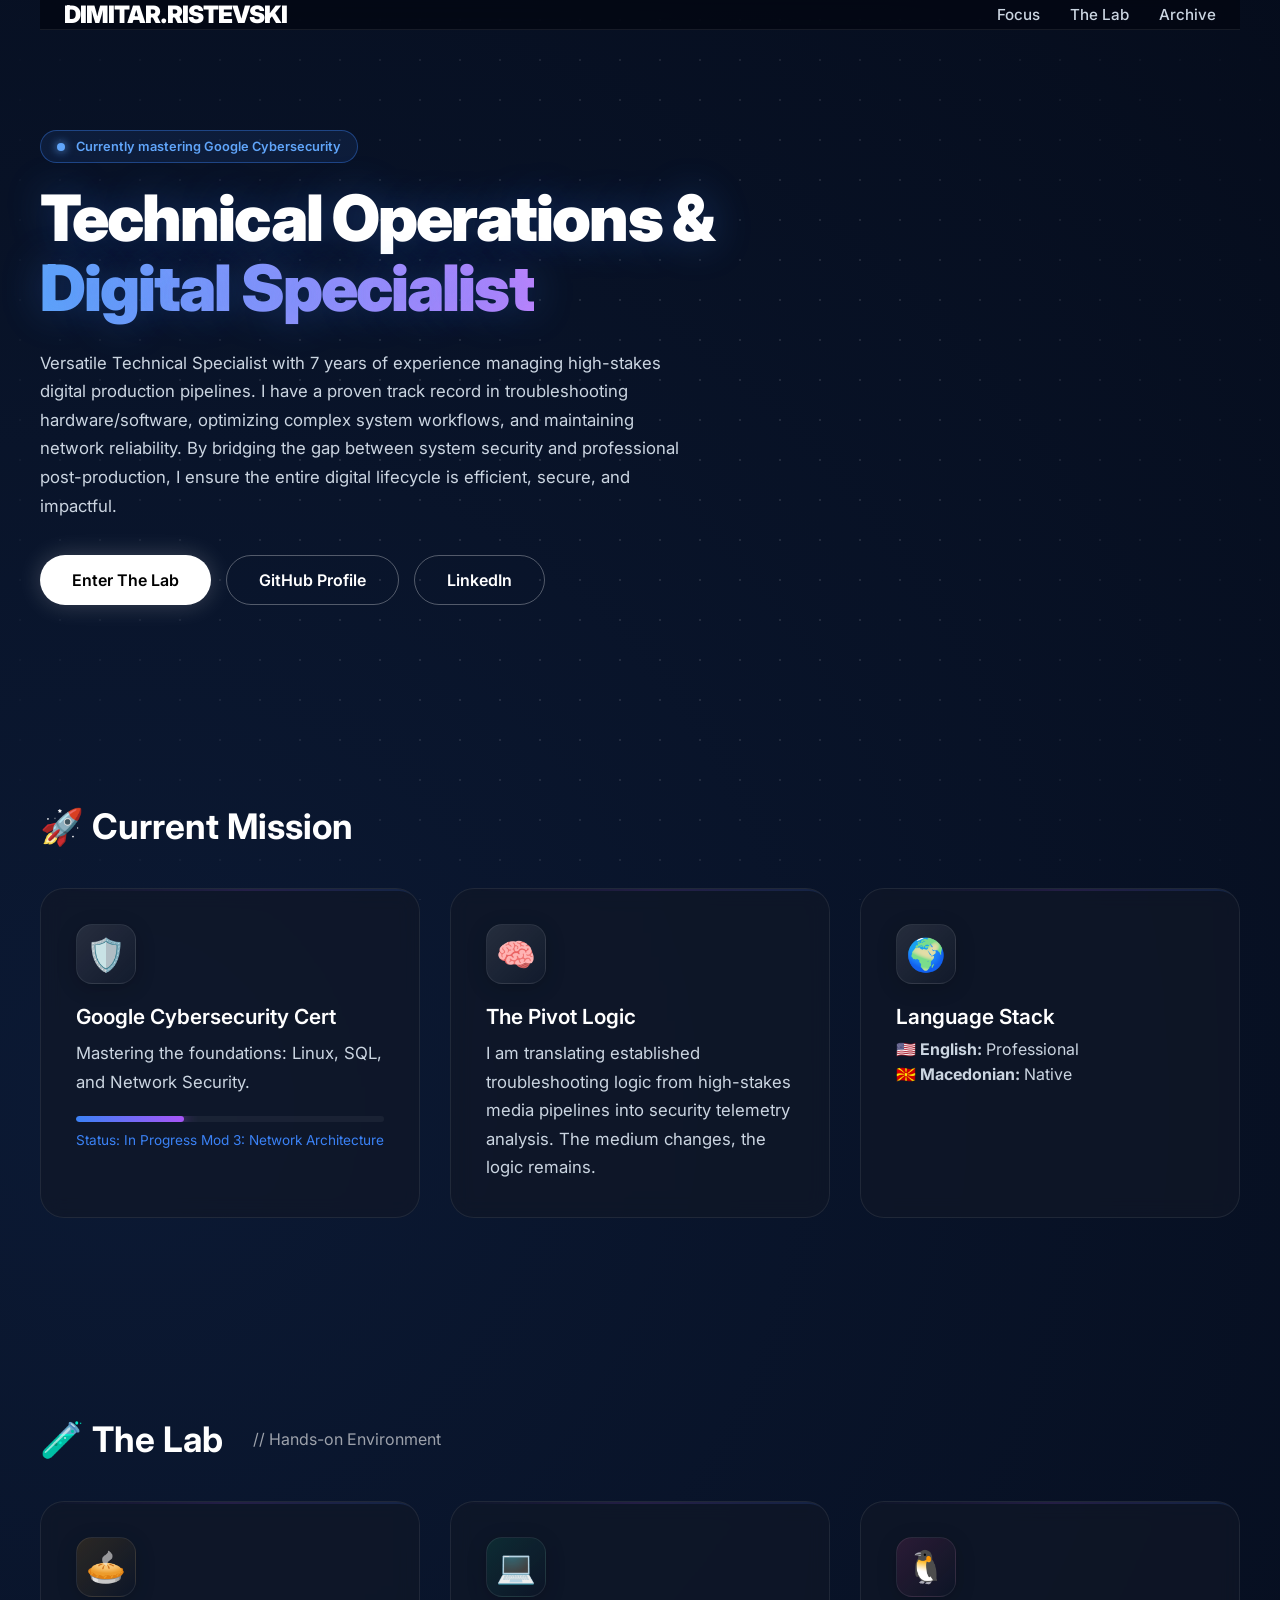
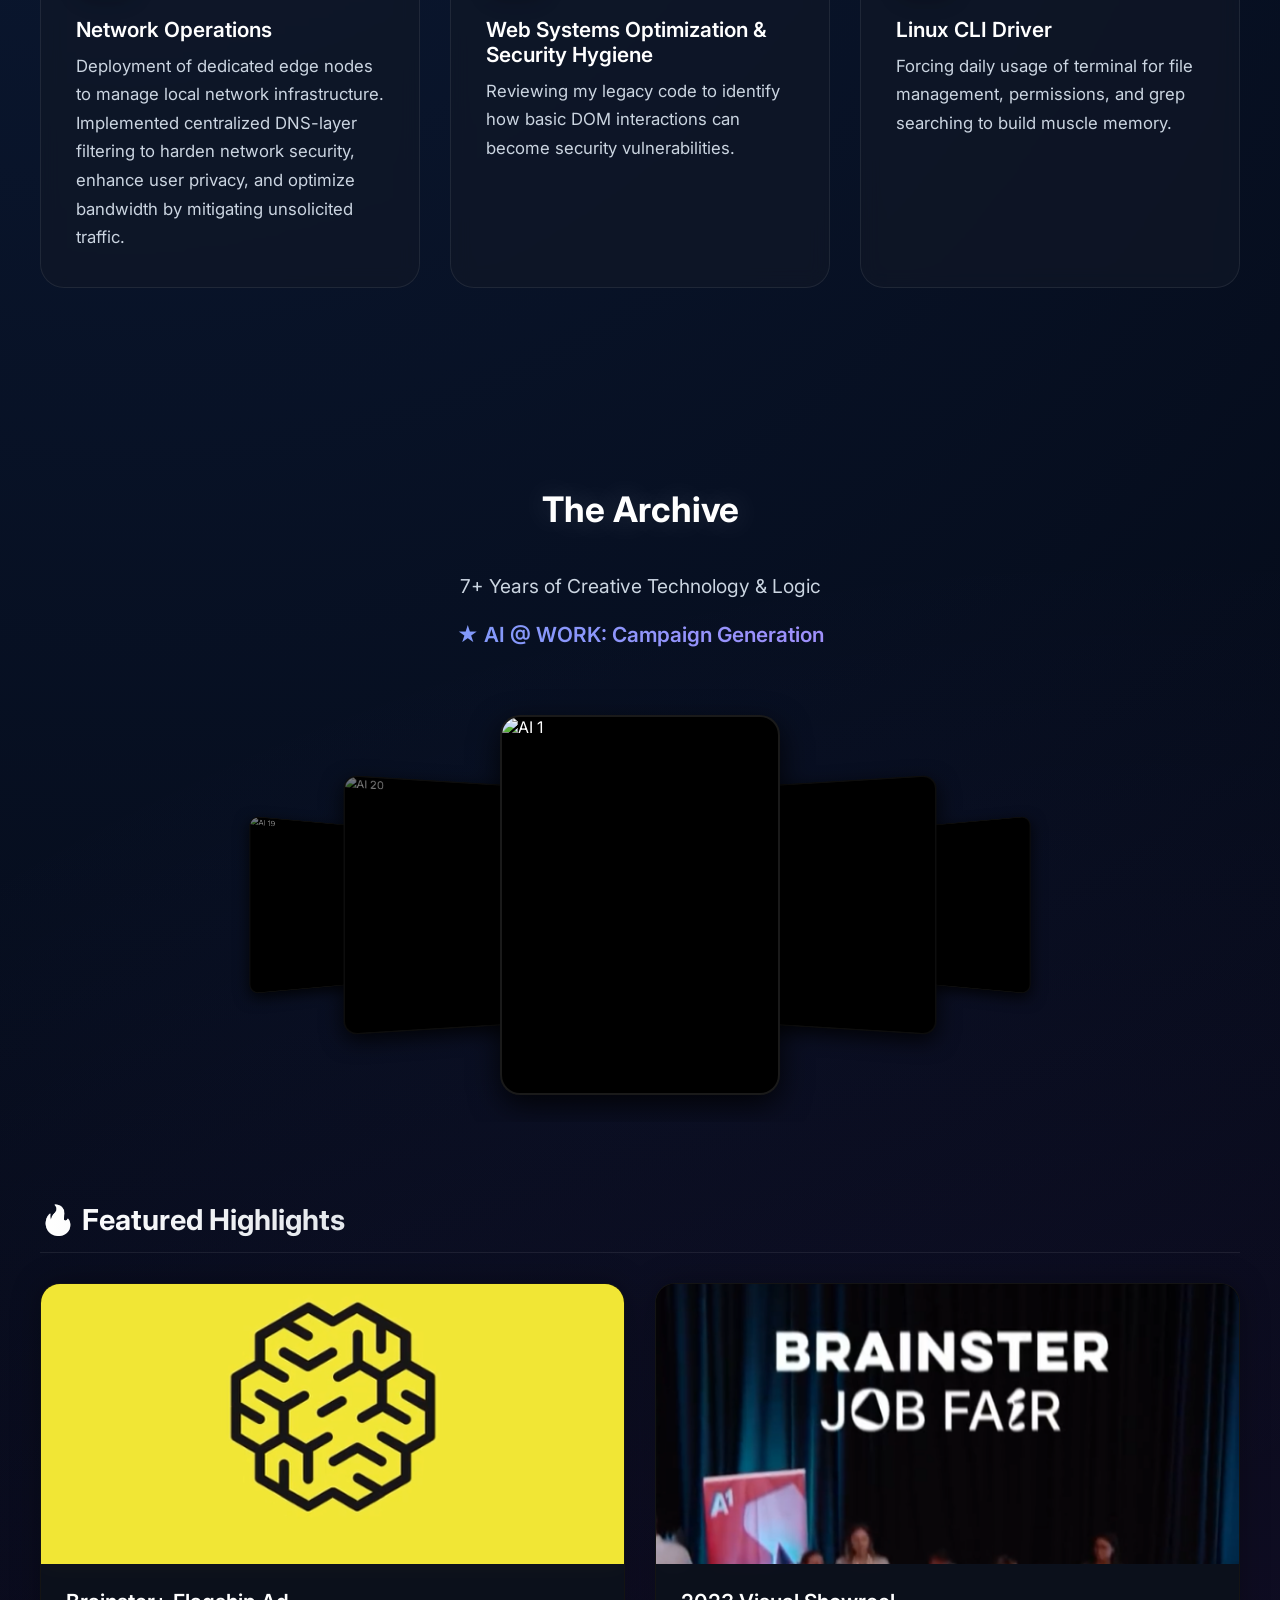
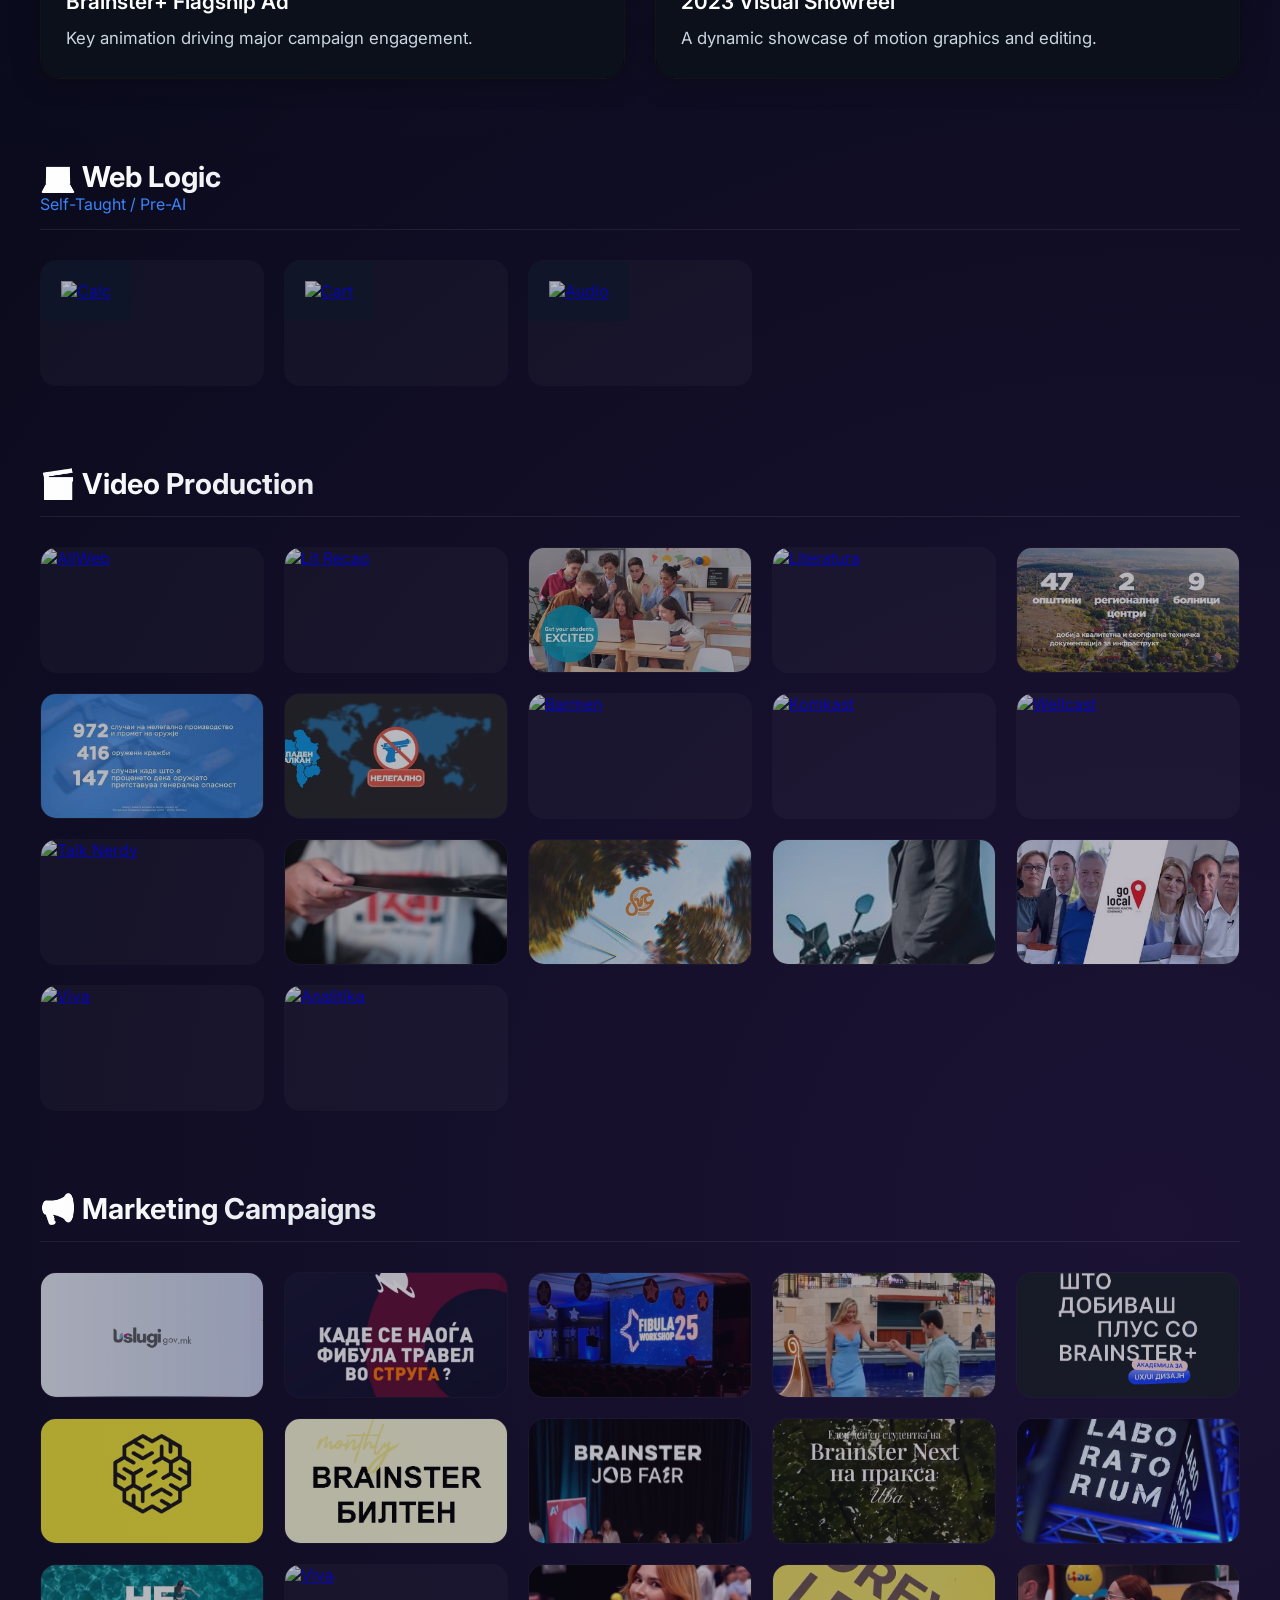
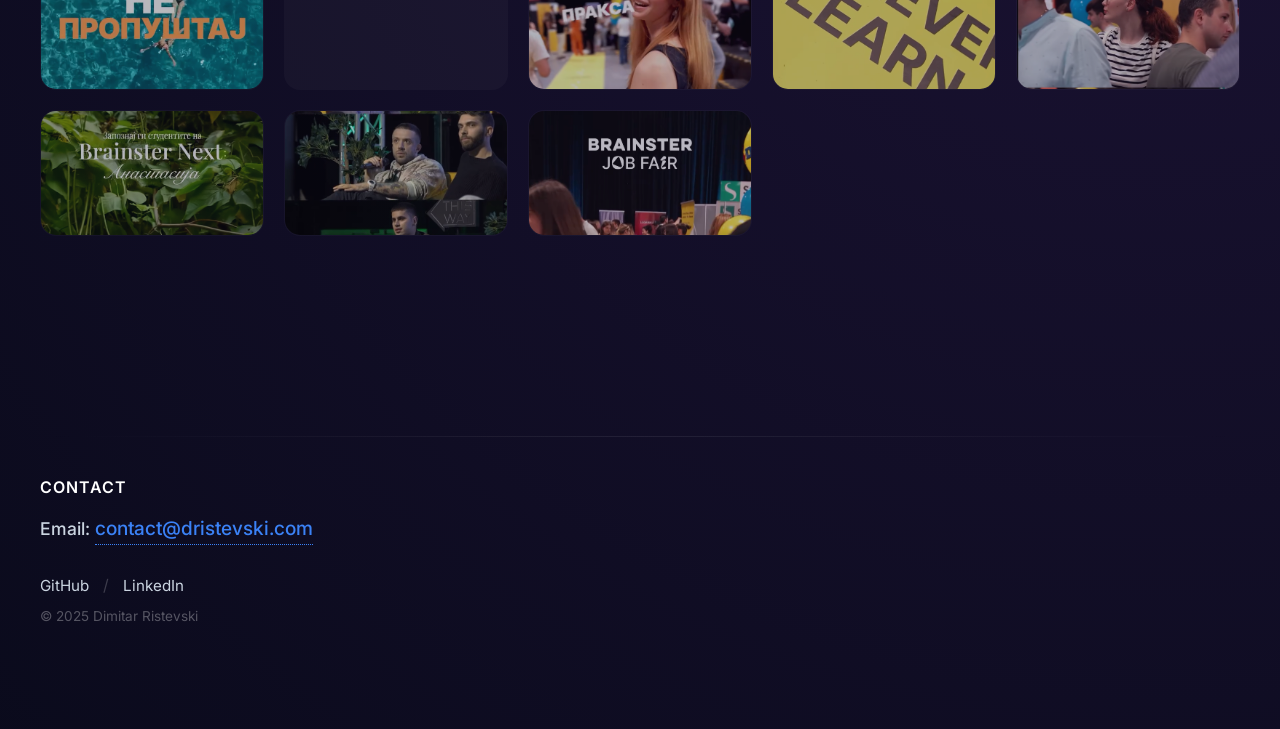
==== index.html @ ab52fed9 "Update index.html" ====
<!DOCTYPE html>
<html lang="en">
<head>
    <meta charset="UTF-8">
    <meta name="viewport" content="width=device-width, initial-scale=1.0">
    <meta name="theme-color" content="#030712">
    <meta property="og:image" content="images/thumbnail.png" />

    
    <title>Dimitar Ristevski</title>
    <link href="https://fonts.googleapis.com/css2?family=Inter:wght@300;400;600;800&display=swap" rel="stylesheet">
    <style>
        :root {
            --bg-dark: #030712;
            --text-main: #ffffff;
            --text-muted: #cbd5e1;
            
            --neon-purple: #a855f7;
            --neon-blue: #3b82f6;
            --neon-pink: #ec4899;
            
            --glass-bg: rgba(17, 24, 39, 0.7);
            --glass-border: rgba(255, 255, 255, 0.08);
            
            --gradient-glow: linear-gradient(135deg, var(--neon-purple), var(--neon-blue));
        }

        * { margin: 0; padding: 0; box-sizing: border-box; font-family: 'Inter', sans-serif; }

        html { scroll-behavior: smooth; }

        body {
            background-color: var(--bg-dark);
            color: var(--text-main);
            overflow-x: hidden;
            background-image: 
                radial-gradient(circle at 10% 20%, rgba(59, 130, 246, 0.15), transparent 50%),
                radial-gradient(circle at 90% 80%, rgba(168, 85, 247, 0.15), transparent 50%);
            min-height: 100vh;
            -webkit-font-smoothing: antialiased;
        }

        /* --- PARTICLES --- */
        .particles {
            position: fixed; top: 0; left: 0; width: 100%; height: 100%;
            background-image: radial-gradient(rgba(255,255,255,0.1) 1px, transparent 1px);
            background-size: 40px 40px;
            pointer-events: none; z-index: -1;
            mask-image: radial-gradient(circle at 50% 50%, black 40%, transparent 100%);
        }

        /* --- LAYOUT --- */
        .container { max-width: 1200px; margin: 0 auto; padding: 0 24px; }
        .section-spacer { padding: 100px 0; }

        /* --- TYPOGRAPHY --- */
        h1 { 
            font-size: 4rem; font-weight: 900; line-height: 1.1; margin-bottom: 25px; letter-spacing: -0.03em; 
            text-shadow: 0 0 40px rgba(59, 130, 246, 0.3);
        }
        h2 { font-size: 2.2rem; margin-bottom: 40px; font-weight: 700; display: flex; align-items: center; gap: 15px;}
        h3 { font-size: 1.3rem; margin-bottom: 10px; color: #fff; font-weight: 600; }
        p { color: var(--text-muted); line-height: 1.7; font-size: 1.05rem; }

        .text-gradient {
            background: linear-gradient(to right, #60a5fa, #c084fc, #f472b6);
            -webkit-background-clip: text;
            -webkit-text-fill-color: transparent;
            background-size: 200% auto;
            animation: shimmer 5s linear infinite;
        }
        @keyframes shimmer { to { background-position: 200% center; } }

        /* --- NAV --- */
        nav {
            padding: 20px 0; display: flex; justify-content: space-between; align-items: center;
            position: sticky; top: 0; z-index: 100;
            backdrop-filter: blur(20px); background: rgba(3, 7, 18, 0.8);
            border-bottom: 1px solid var(--glass-border);
        }
        .nav-logo { font-weight: 900; font-size: 1.5rem; letter-spacing: -1px; color: white; }
        .nav-links { display: flex; align-items: center; }
        .nav-links a { margin-left: 30px; color: var(--text-muted); text-decoration: none; font-size: 0.95rem; transition: 0.3s; font-weight: 500;}
        .nav-links a:hover { color: white; text-shadow: 0 0 8px rgba(255,255,255,0.5); }

        /* --- BUTTONS --- */
        .hero-buttons { display: flex; gap: 15px; flex-wrap: wrap; margin-top: 20px; }
        .btn { display: inline-flex; align-items: center; justify-content: center; padding: 14px 32px; border-radius: 50px; font-weight: 600; text-decoration: none; transition: 0.3s; }
        .btn-primary { 
            background: white; color: black; 
            box-shadow: 0 0 25px rgba(255,255,255,0.2); 
        }
        .btn-primary:hover { transform: scale(1.05); box-shadow: 0 0 40px rgba(255,255,255,0.4); }
        .btn-outline { border: 1px solid rgba(255,255,255,0.3); color: white; }
        .btn-outline:hover { background: rgba(255,255,255,0.1); border-color: white; }

        /* --- GLOW CARDS --- */
        .bento-grid { 
            display: grid; grid-template-columns: repeat(auto-fit, minmax(320px, 1fr)); gap: 30px; width: 100%;
        }
        
        .glow-card {
            background: var(--glass-bg);
            border: 1px solid var(--glass-border);
            border-radius: 24px;
            padding: 35px;
            position: relative;
            overflow: hidden;
            transition: all 0.4s ease;
            backdrop-filter: blur(10px);
        }

        .glow-card::before {
            content: ''; position: absolute; top: 0; left: 0; width: 100%; height: 100%;
            border-radius: 24px; padding: 2px; 
            background: linear-gradient(45deg, transparent 50%, rgba(168, 85, 247, 0.3), rgba(59, 130, 246, 0.3));
            -webkit-mask: linear-gradient(#fff 0 0) content-box, linear-gradient(#fff 0 0);
            -webkit-mask-composite: xor; mask-composite: exclude;
            pointer-events: none; opacity: 0.5; transition: opacity 0.4s;
        }
        .glow-card:hover { transform: translateY(-8px); box-shadow: 0 20px 50px -10px rgba(0,0,0,0.5); }
        .glow-card:hover::before { opacity: 1; }
        
        .icon-box {
            font-size: 2rem; margin-bottom: 20px; 
            background: linear-gradient(135deg, rgba(255,255,255,0.1), rgba(255,255,255,0.02));
            width: 60px; height: 60px; border-radius: 16px;
            display: flex; align-items: center; justify-content: center;
            border: 1px solid var(--glass-border);
            box-shadow: 0 4px 20px rgba(0,0,0,0.2);
        }

        .progress-container { width: 100%; height: 6px; background: rgba(255,255,255,0.05); border-radius: 10px; margin-top: 20px; overflow: hidden; }
        .progress-bar { 
            height: 100%; width: 35%; border-radius: 10px;
            background: linear-gradient(90deg, var(--neon-blue), var(--neon-purple));
            box-shadow: 0 0 15px var(--neon-purple);
            position: relative; overflow: hidden;
        }
        .progress-bar::after {
            content: ''; position: absolute; top: 0; left: 0; width: 100%; height: 100%;
            background: linear-gradient(90deg, transparent, rgba(255,255,255,0.4), transparent);
            transform: translateX(-100%); animation: shine-bar 2s infinite;
        }
        @keyframes shine-bar { 100% { transform: translateX(100%); } }

        /* --- 3D CAROUSEL --- */
        .ai-section { margin-bottom: 80px; position: relative; height: 500px; display: flex; flex-direction: column; justify-content: center; overflow: hidden; }
        .carousel-container {
            position: relative; height: 100%; width: 100%;
            perspective: 1000px; transform-style: preserve-3d;
            display: flex; align-items: center; justify-content: center;
            cursor: grab;
    touch-action: pan-y;
        }
        
        .carousel-container:active {
    cursor: grabbing;
}
        .carousel-card {
            position: absolute; 
            width: 280px; height: 380px;
            background: #000;
            backface-visibility: hidden;
            -webkit-backface-visibility: hidden;
            will-change: transform, opacity; 
    transform-style: preserve-3d;
    -webkit-transform-style: preserve-3d;
            border-radius: 20px; 
            border: 2px solid rgba(255,255,255,0.1);
            box-shadow: 0 10px 30px rgba(0,0,0,0.8);
            transition: all 0.5s ease-out;
            cursor: pointer;
            overflow: hidden;
            display: block; 
        }

        .carousel-card img { width: 100%; height: 100%; object-fit: cover; display: block; user-select: none;
    -webkit-user-drag: none; }

        /* --- VIDEO HIGHLIGHTS --- */
        .video-grid {
            display: grid; grid-template-columns: repeat(auto-fit, minmax(450px, 1fr)); gap: 30px;
            margin-bottom: 60px;
        }
        
        .video-card {
            background: #000; 
            border-radius: 20px; 
            overflow: hidden;
            border: 1px solid var(--glass-border);
            box-shadow: 0 0 30px rgba(0,0,0,0.3);
            transition: transform 0.3s, border-color 0.3s;
            display: flex; flex-direction: column;
            text-decoration: none; color: inherit; cursor: pointer;
        }

        .video-card:hover { transform: scale(1.02); border-color: var(--neon-blue); }
        .video-card video { width: 100%; height: 280px; object-fit: cover; background: #000; pointer-events: none; }
        .video-meta { padding: 25px; background: var(--glass-bg); backdrop-filter: blur(10px); }

        /* --- ARCHIVE GRID --- */
        .archive-header {
            margin-top: 80px; margin-bottom: 30px; border-bottom: 1px solid var(--glass-border);
            padding-bottom: 15px; 
             justify-content: space-between; align-items: end;
        }
        .archive-title { font-size: 1.8rem; font-weight: 700; background: linear-gradient(to right, #fff, #94a3b8); -webkit-background-clip: text; -webkit-text-fill-color: transparent;}
        
        .creative-grid { display: grid; grid-template-columns: repeat(auto-fill, minmax(220px, 1fr)); gap: 20px; }

        .mini-card {
            background: rgba(255,255,255,0.03); border-radius: 16px; overflow: hidden; position: relative;
            aspect-ratio: 16/9; cursor: pointer; border: 1px solid transparent; transition: 0.3s;
        }
        .mini-card:hover { border-color: var(--neon-purple); transform: translateY(-5px); z-index: 10; box-shadow: 0 10px 40px rgba(168, 85, 247, 0.2); }
        .mini-card img { width: 100%; height: 100%; object-fit: cover; opacity: 0.7; transition: 0.5s; }
        .mini-card:hover img { opacity: 1; transform: scale(1.1); }
        
        .mini-overlay {
            position: absolute; bottom: 0; left: 0; right: 0; padding: 15px;
            background: linear-gradient(to top, #000, transparent);
            color: white; font-size: 0.85rem; font-weight: 600;
            transform: translateY(100%); transition: 0.3s;
        }
        .mini-card:hover .mini-overlay { transform: translateY(0); }

        .animate-up { opacity: 0; transform: translateY(30px); animation: fadeInUp 0.8s forwards; }
        @keyframes fadeInUp { to { opacity: 1; transform: translateY(0); } }
        .d-1 { animation-delay: 0.1s; } .d-2 { animation-delay: 0.2s; } .d-3 { animation-delay: 0.3s; }
.footer-divider {
    width: 100%;
    height: 1px;
    background: linear-gradient(to right, transparent, var(--glass-border), transparent);
    margin-bottom: 40px;
}

.footer-content {
    display: flex;
    justify-content: space-between;
    align-items: flex-end; 
}

.text-link {
    color: var(--neon-blue);
    text-decoration: none;
    border-bottom: 1px dotted var(--neon-blue); 
    transition: 0.3s;
}

.text-link:hover {
    color: #fff;
    border-bottom: 1px solid #fff;
}

.social-links-text a {
    color: var(--text-muted);
    text-decoration: none;
    font-size: 0.95rem;
    transition: 0.3s;
}

.social-links-text a:hover {
    color: #fff;
    text-decoration: underline;
}

.separator {
    margin: 0 10px;
    color: rgba(255,255,255,0.2);
}
        /* --- MOBILE OPTIMIZATION --- */
        @media (max-width: 768px) {
            
            body {
                margin: 0 25px ;
            }
            
            /* 1. Global & Layout */
            .container { padding: 10px 12px; } 
            .section-spacer { padding: 40px 0; }
            
            /* 2. Navigation */
            .nav-links { 
                display: none;
            
                padding-top: 40px; 
        padding-bottom: 25px;
        flex-direction: column; 
        gap: 15px;*/
            }
            nav {

                justify-content: center; 
            }
            .nav-links { 
                width: 100%; 
                justify-content: center; 
                gap: 20px; 
            }
            .nav-links a { margin-left: 0; font-size: 0.9rem; }

            /* 3. Hero Alignment */
            header { 
                text-align: left; 
                display: flex;
                flex-direction: column;
                padding-top: 40px;
            }

            h1 { 
                font-size: 2rem; 
                margin-left: -2px; 
            }

            header p {
                font-size: 1.1rem;
                margin-bottom: 40px;
                text-align: left;
            }

            /* 4. Buttons Stack */
            .hero-buttons { 
                flex-direction: column; 
                width: 100%; 
                align-items: flex-start;
                gap: 16px; 
            }
            .btn { width: 100%; }

            /* 5. Section Headers */
            section h2 { 
                flex-direction: column; 
                align-items: flex-start;
                text-align: left;
                gap: 10px; 
            }
            
            /* 6. Grids */
            .bento-grid { grid-template-columns: 1fr; gap: 24px; }
            .video-grid { grid-template-columns: 1fr; gap: 30px; }
            .creative-grid {
                grid-template-columns: repeat(2, 1fr); 
                gap: 12px;
            }
            
            /* 7. Components */
            .ai-section { height: 420px; }
            .carousel-card { width: 200px; height: 280px; }
            .video-card video { height: 210px; }
            .mini-overlay { 
                transform: translateY(0); 
                padding: 10px;
                font-size: 0.75rem;
                background: linear-gradient(to top, rgba(0,0,0,0.9), transparent);
            }
h2 {
            font-size: 1.7rem;
        }
        .ai-section h3 {
            font-size: 1rem !important;
        }
        
        p {
            font-size: 1rem !important;
        }
        
        .archive-title { font-size: 1.4rem;}

            #archive h2 {
    align-items: center !important;
    text-align: center !important;
    justify-content: center !important;
    width: 100%;
}
        }
        

#archive > div:first-child {
    text-align: center !important;
}

#archive .ai-section h3 {
    text-align: center !important;
}
        .footer-content {
        flex-direction: column;
        align-items: flex-start; 
        gap: 30px;
    }

    .footer-section {
        text-align: left !important; 
        width: 100%;
    }
    
    .text-link {
        display: inline-block;
        margin-top: 5px;
        font-size: 1.2rem; 
    }
        }
    </style>
</head>
<body>

    <div class="particles"></div>

    <nav class="container animate-up">
        <div class="nav-logo">DIMITAR.RISTEVSKI</div>
        <div class="nav-links">
            <a href="#focus">Focus</a>
            <a href="#lab">The Lab</a>
            <a href="#archive">Archive</a>
        </div>
    </nav>

    <header class="container section-spacer">
        <div class="animate-up d-1">
            <div style="display:inline-block; padding:8px 16px; background:rgba(59, 130, 246, 0.1); border:1px solid rgba(59, 130, 246, 0.4); border-radius:30px; color:#60a5fa; font-weight:600; font-size:0.8rem; margin-bottom:20px;">
                <span style="display:inline-block; width:8px; height:8px; background:#60a5fa; border-radius:50%; margin-right:8px; box-shadow:0 0 10px #60a5fa;"></span>
                Currently mastering Google Cybersecurity
            </div>
            <h1>
            Technical Operations & <br>
            <span class="text-gradient">Digital Specialist</span>
        </h1>
            <p style="max-width: 650px; margin: 25px 0 35px;">
                Versatile Technical Specialist with 7 years of experience managing high-stakes digital production pipelines. I have a proven track record in troubleshooting hardware/software, optimizing complex system workflows, and maintaining network reliability. By bridging the gap between system security and professional post-production, I ensure the entire digital lifecycle is efficient, secure, and impactful.
            </p>
            
            <div class="hero-buttons">
                <a href="#lab" class="btn btn-primary">Enter The Lab</a>
                <a href="https://github.com/dimidimi00" target="_blank" class="btn btn-outline">GitHub Profile</a>
                <a href="https://www.linkedin.com/in/dimitar-ri/" target="_blank" class="btn btn-outline">LinkedIn</a>
            </div>
        </div>
    </header>

<section id="focus" class="container section-spacer">
    <h2 class="animate-up">🚀 Current Mission</h2>
    <div class="bento-grid">
        <div class="glow-card animate-up d-1">
            <div class="icon-box">🛡️</div>
            <h3>Google Cybersecurity Cert</h3>
            <p>Mastering the foundations: Linux, SQL, and Network Security.</p>
            <div class="progress-container">
                <div class="progress-bar"></div>
            </div>
            <div style="margin-top:10px; font-size:0.85rem; color:var(--neon-blue); display:flex; justify-content:space-between;">
                <span>Status: In Progress</span>
                <span>Mod 3: Network Architecture</span>
            </div>
        </div>
        <div class="glow-card animate-up d-2">
            <div class="icon-box">🧠</div>
            <h3>The Pivot Logic</h3>
            <p>I am translating established troubleshooting logic from high-stakes media pipelines into security telemetry analysis. The medium changes, the logic remains.</p>
        </div>
        <div class="glow-card animate-up d-3">
            <div class="icon-box">🌍</div>
            <h3>Language Stack</h3>
            <ul style="list-style:none; margin-top:10px; color:var(--text-muted);">
                <li style="margin-bottom:5px;">🇺🇸 <strong>English:</strong> Professional</li>
                <li style="margin-bottom:5px;">🇲🇰 <strong>Macedonian:</strong> Native</li>
            </ul>
        </div>
    </div>
</section>
    <section id="lab" class="container section-spacer">
        <h2 class="animate-up">🧪 The Lab <span style="font-size:1rem; opacity:0.6; margin-left:15px; font-weight:400;">// Hands-on Environment</span></h2>
        <div class="bento-grid">
            <div class="glow-card animate-up d-1">
                <div class="icon-box" style="background: linear-gradient(135deg, #f59e0b22, transparent);">🥧</div>
                <h3>Network Operations</h3>
                <p>Deployment of dedicated edge nodes to manage local network infrastructure. Implemented centralized DNS-layer filtering to harden network security, enhance user privacy, and optimize bandwidth by mitigating unsolicited traffic.</p>
            </div>
            <div class="glow-card animate-up d-2">
                <div class="icon-box" style="background: linear-gradient(135deg, #10b98122, transparent);">💻</div>
                <h3>Web Systems Optimization & Security Hygiene</h3>
                <p>Reviewing my legacy code to identify how basic DOM interactions can become security vulnerabilities.</p>
            </div>
            <div class="glow-card animate-up d-3">
                <div class="icon-box" style="background: linear-gradient(135deg, #ec489922, transparent);">🐧</div>
                <h3>Linux CLI Driver</h3>
                <p>Forcing daily usage of terminal for file management, permissions, and grep searching to build muscle memory.</p>
            </div>
        </div>
    </section>

    <section id="archive" class="container section-spacer">
        <div style="text-align: center; margin-bottom: 20px;">
            <h2 style=" justify-content:center; text-shadow:0 0 30px rgba(255,255,255,0.2);">The Archive</h2>
            <p style="font-size:1.2rem;">7+ Years of Creative Technology & Logic</p>
        </div>

        <div class="ai-section animate-up">
            <h3 class="text-gradient" style="text-align:center; margin-bottom:40px; color:var(--neon-purple);">★ AI @ WORK: Campaign Generation</h3>
            <div class="carousel-container" id="carousel">
                </div>
        </div>

<div class="archive-header">
    <div class="archive-title">🔥 Featured Highlights</div>
</div>
<div class="video-grid animate-up d-1">
    
    <a href="https://youtu.be/tKv0Y_P9Ivg" target="_blank" class="video-card">
        <video autoplay loop muted playsinline poster="images/bmini.png">
            <source src="images/bvid.mp4" type="video/mp4">
        </video>
        <div class="video-meta">
            <h3>Brainster+ Flagship Ad</h3>
            <p>Key animation driving major campaign engagement.</p>
        </div>
    </a>

    <a href="https://www.youtube.com/watch?v=yUJAUBe0hZQ" target="_blank" class="video-card">
        <video autoplay loop muted playsinline poster="images/bjf.png">
            <source src="images/portfoliovid.mp4" type="video/mp4">
        </video>
        <div class="video-meta">
            <h3>2023 Visual Showreel</h3>
            <p>A dynamic showcase of motion graphics and editing.</p>
        </div>
    </a>

</div>
        <div class="archive-header">
            <div class="archive-title">💻 Web Logic</div>
            <div style="color:var(--neon-blue);">Self-Taught / Pre-AI</div>
        </div>
        <div class="creative-grid">
            <a href="projects/tip-calculator-eng/index.html" target="_blank" class="mini-card">
                <img src="https://img.icons8.com/color/96/calculator.png" style="object-fit:contain; padding:20px; background:#0f172a;" alt="Calc">
                <div class="mini-overlay">JS Logic: Calculator</div>
            </a>
            <a href="projects/shopping-cart/index.html" target="_blank" class="mini-card">
                <img src="https://img.icons8.com/color/96/shopping-cart.png" style="object-fit:contain; padding:20px; background:#0f172a;" alt="Cart">
                <div class="mini-overlay">JS State: Shopping Cart</div>
            </a>
            <a href="projects/music-player-app/index.html" target="_blank" class="mini-card">
                <img src="https://img.icons8.com/color/96/audio-wave.png" style="object-fit:contain; padding:20px; background:#0f172a;" alt="Audio">
                <div class="mini-overlay">DOM Events: Audio Player</div>
            </a>
        </div>

        <div class="archive-header">
            <div class="archive-title">🎬 Video Production</div>
        </div>
        <div class="creative-grid">
            <a href="https://youtu.be/FKvMNd88GSQ" target="_blank" class="mini-card">
                <img src="https://img.youtube.com/vi/FKvMNd88GSQ/maxresdefault.jpg" alt="AllWeb">
                <div class="mini-overlay">ALLWEB.MK Event Visuals</div>
            </a>
            <a href="https://youtu.be/QNsONcdGqq8" target="_blank" class="mini-card">
                <img src="https://img.youtube.com/vi/QNsONcdGqq8/maxresdefault.jpg" alt="Lit Recap">
                <div class="mini-overlay">Literatura.mk Recap</div>
            </a>
            <a href="https://www.facebook.com/watch/?v=940102877023051" target="_blank" class="mini-card">
                <img src="images/scivi.jpg" alt="SciVi">
                <div class="mini-overlay">SciVi Platform Promo</div>
            </a>
            <a href="https://youtu.be/AmOpF0eS-OA" target="_blank" class="mini-card">
                <img src="https://img.youtube.com/vi/AmOpF0eS-OA/maxresdefault.jpg" alt="Literatura">
                <div class="mini-overlay">Literatura Stores Promo</div>
            </a>
            <a href="https://www.facebook.com/watch/?v=603657754393309" target="_blank" class="mini-card">
                <img src="images/undp1.jpg" alt="UNDP">
                <div class="mini-overlay">UNDP MK Animation</div>
            </a>
            <a href="https://www.facebook.com/watch/?v=4674385525973608" target="_blank" class="mini-card">
                <img src="images/undp2.jpg" alt="UNDP">
                <div class="mini-overlay">UNDP New Systems</div>
            </a>
            <a href="https://www.facebook.com/watch/?v=1001611937126307" target="_blank" class="mini-card">
                <img src="images/undp3.jpg" alt="UNDP">
                <div class="mini-overlay">UNDP Control App</div>
            </a>
            <a href="https://youtu.be/cg9ePsTWIO4" target="_blank" class="mini-card">
                <img src="https://img.youtube.com/vi/93clzL9Tw_E/maxresdefault.jpg" alt="Barmen">
                <div class="mini-overlay">Sam Svoj Barmen Series</div>
            </a>
            <a href="https://youtu.be/RLWSNRApqs4" target="_blank" class="mini-card">
                <img src="https://img.youtube.com/vi/9IjjYciNyVo/maxresdefault.jpg" alt="Komkast">
                <div class="mini-overlay">#Komkast Podcast</div>
            </a>
            <a href="https://youtu.be/hhkg03lHxgY" target="_blank" class="mini-card">
                <img src="https://img.youtube.com/vi/hhkg03lHxgY/maxresdefault.jpg" alt="Wellcast">
                <div class="mini-overlay">Wellcast Editing</div>
            </a>
             <a href="https://rumble.com/v1x2dow-e-commerce-cyber-threats-callback-phishing-campaigns-android-apps-infecting.html" target="_blank" class="mini-card">
                <img src="https://user-images.githubusercontent.com/122376776/222989350-7a79afb3-3af3-4be3-9f2c-d7fe6f244390.jpg" alt="Talk Nerdy">
                <div class="mini-overlay">Talk Nerdy To Me</div>
            </a>
            <a href="https://www.facebook.com/watch/?v=561745414710979" target="_blank" class="mini-card">
                <img src="images/decal.jpg" alt="Decal">
                <div class="mini-overlay">Decal.mk B-Roll</div>
            </a>
            <a href="https://www.facebook.com/watch/?v=752601065161733" target="_blank" class="mini-card">
                <img src="images/svc.jpg" alt="SVC">
                <div class="mini-overlay">SVC Aftermovie</div>
            </a>
            <a href="https://www.instagram.com/p/CcLnC7PoCMy" target="_blank" class="mini-card">
                <img src="images/brummel1.jpg" alt="Brummel">
                <div class="mini-overlay">Brummel Promo</div>
            </a>
            <a href="https://www.facebook.com/watch/?v=775920689832625" target="_blank" class="mini-card">
                <img src="images/undp4.jpg" alt="UNDP Live">
                <div class="mini-overlay">UNDP Live Event</div>
            </a>
            <a href="https://www.youtube.com/watch?v=xuJZBZtHrOo" target="_blank" class="mini-card">
                <img src="https://img.youtube.com/vi/xuJZBZtHrOo/maxresdefault.jpg" alt="Viva">
                <div class="mini-overlay">Viva Sokovi Series</div>
            </a>
            <a href="https://www.youtube.com/watch?v=f7dlK31t4Tw" target="_blank" class="mini-card">
                <img src="https://img.youtube.com/vi/f7dlK31t4Tw/hqdefault.jpg" alt="Analitika">
                <div class="mini-overlay">Analitika s Petkom</div>
            </a>
        </div>

        <div class="archive-header">
            <div class="archive-title">📢 Marketing Campaigns</div>
        </div>
        <div class="creative-grid">
             <a href="https://www.instagram.com/reel/DD7R6NjIC7Z/" target="_blank" class="mini-card">
                <img src="images/uslugigovmk.png" alt="Uslugi">
                <div class="mini-overlay">Uslugi.gov.mk Rebrand</div>
            </a>
            <a href="https://www.instagram.com/fibulatravelmk/reel/DKeMobzIBD1/" target="_blank" class="mini-card">
                <img src="images/fblstrg.png" alt="Fibula">
                <div class="mini-overlay">Fibula Struga</div>
            </a>
            <a href="https://www.instagram.com/fibulatravelmk/reel/DIlCmhuxu6a/" target="_blank" class="mini-card">
                <img src="images/fibws.png" alt="Fibula">
                <div class="mini-overlay">Fibula Teaser</div>
            </a>
            <a href="https://www.instagram.com/fibulatravelmk/reel/DIwJGrovdEX/" target="_blank" class="mini-card">
                <img src="images/fiblol.png" alt="Land of Legends">
                <div class="mini-overlay">Land of Legends</div>
            </a>
            <a href="https://www.instagram.com/brainsterco/reel/C2uunjwN9cL/" target="_blank" class="mini-card">
                <img src="images/bux.png" alt="Brainster">
                <div class="mini-overlay">Brainster+ Ani</div>
            </a>
            <a href="https://www.instagram.com/brainsterco/reel/C04TzF4ubzk/" target="_blank" class="mini-card">
                <img src="images/bmini.png" alt="Brainster">
                <div class="mini-overlay">Brainster Flagship Short</div>
            </a>
             <a href="https://www.instagram.com/brainsterco/reel/C31_MgpMdVg/" target="_blank" class="mini-card">
                <img src="images/bbilt.png" alt="Brainster">
                <div class="mini-overlay">Brainster Bilten</div>
            </a>
            <a href="https://www.instagram.com/reel/C9UZrUQsUjp/" target="_blank" class="mini-card">
                <img src="images/bjf.png" alt="JobFair">
                <div class="mini-overlay">JobFair Shorts</div>
            </a>
            <a href="https://www.instagram.com/brainsternext/reel/C_C9l_2scqc/" target="_blank" class="mini-card">
                <img src="images/bnpr.png" alt="Meet">
                <div class="mini-overlay">Meet Students</div>
            </a>
            <a href="https://www.instagram.com/brainsterco/reel/C5YnrEPsAcm/" target="_blank" class="mini-card">
                <img src="images/blab.png" alt="Event">
                <div class="mini-overlay">Event Aftermovie</div>
            </a>
            <a href="https://www.instagram.com/fibulatravelmk/reel/DI3tZuTvA-A/" target="_blank" class="mini-card">
                <img src="images/fibnp.png" alt="Early">
                <div class="mini-overlay">Early Booking</div>
            </a>
            <a href="https://www.instagram.com/reel/CR650ZcqhqR/" target="_blank" class="mini-card">
                <img src="images/xuJZBZtHrOo.jpg" alt="Viva">
                <div class="mini-overlay">Viva Sokovi IGTV</div>
            </a>
            <a href="https://www.instagram.com/brainsterco/reel/C8T-0MvsU4S/" target="_blank" class="mini-card">
                <img src="images/bsbp.png" alt="JF2">
                <div class="mini-overlay">JobFair Short 2</div>
            </a>
            <a href="https://www.instagram.com/brainsterco/reel/C8l5Lg7M6Yz/" target="_blank" class="mini-card">
                <img src="images/bfl.png" alt="JF3">
                <div class="mini-overlay">JobFair Short 3</div>
            </a>
            <a href="https://www.instagram.com/brainsterco/reel/DBv8Djts92l/" target="_blank" class="mini-card">
                <img src="images/bjf4.png" alt="JF4">
                <div class="mini-overlay">JobFair Short 4</div>
            </a>
            <a href="https://www.instagram.com/brainsternext/reel/C_LQU0zMvpH/" target="_blank" class="mini-card">
                <img src="images/bnan.png" alt="Meet2">
                <div class="mini-overlay">Meet Students 2</div>
            </a>
            <a href="https://www.instagram.com/brainsterco/reel/C6L9w3Usep-/" target="_blank" class="mini-card">
                <img src="images/bsnp.png" alt="Teaser">
                <div class="mini-overlay">Teaser Short</div>
            </a>
            <a href="https://www.instagram.com/brainsterco/reel/C8CEsW1MnVe/" target="_blank" class="mini-card">
                <img src="images/bjf9.png" alt="After">
                <div class="mini-overlay">Aftermovie Short</div>
            </a>
        </div>
    </section>

<footer class="container section-spacer">
    <div class="footer-divider"></div>
    
    <div class="footer-content">
        <div class="footer-section">
            <h3 style="font-size: 1rem; color: #fff; margin-bottom: 10px; text-transform: uppercase; letter-spacing: 1px;">Contact</h3>
            <p style="font-size: 1.1rem; font-weight: 500;">
                Email: <a href="mailto:contact@dristevski.com" class="text-link">contact@dristevski.com</a>
            </p>
        </div>

        <div class="footer-section" style="text-align: right;">
            <div class="social-links-text">
                <a href="https://github.com/dimidimi00" target="_blank">GitHub</a>
                <span class="separator">/</span>
                <a href="https://www.linkedin.com/in/dimitar-ri/" target="_blank">LinkedIn</a>
            </div>
            <p style="font-size: 0.85rem; color: rgba(255,255,255,0.3); margin-top: 10px;">
                © 2025 Dimitar Ristevski
            </p>
        </div>
    </div>
</footer>

    <script>
        const carouselContainer = document.getElementById('carousel');
        const aiImages = [
            'https://raw.githubusercontent.com/dimidimi00/dimidimi00.github.io/refs/heads/main/images/AIDesign/001.jpg',
            'https://raw.githubusercontent.com/dimidimi00/dimidimi00.github.io/refs/heads/main/images/AIDesign/002.jpg',
            'https://raw.githubusercontent.com/dimidimi00/dimidimi00.github.io/refs/heads/main/images/AIDesign/003.jpg',
            'https://raw.githubusercontent.com/dimidimi00/dimidimi00.github.io/refs/heads/main/images/AIDesign/004.jpg',
            'https://raw.githubusercontent.com/dimidimi00/dimidimi00.github.io/refs/heads/main/images/AIDesign/005.jpg',
            'https://raw.githubusercontent.com/dimidimi00/dimidimi00.github.io/refs/heads/main/images/AIDesign/006.jpg',
            'https://raw.githubusercontent.com/dimidimi00/dimidimi00.github.io/refs/heads/main/images/AIDesign/007.jpg',
            'https://raw.githubusercontent.com/dimidimi00/dimidimi00.github.io/refs/heads/main/images/AIDesign/008.jpg',
            'https://raw.githubusercontent.com/dimidimi00/dimidimi00.github.io/refs/heads/main/images/AIDesign/009.jpg',
            'https://raw.githubusercontent.com/dimidimi00/dimidimi00.github.io/refs/heads/main/images/AIDesign/010.jpg',
            'https://raw.githubusercontent.com/dimidimi00/dimidimi00.github.io/refs/heads/main/images/AIDesign/011.jpg',
            'https://raw.githubusercontent.com/dimidimi00/dimidimi00.github.io/refs/heads/main/images/AIDesign/012.jpg',
            'https://raw.githubusercontent.com/dimidimi00/dimidimi00.github.io/refs/heads/main/images/AIDesign/013.jpg',
            'https://raw.githubusercontent.com/dimidimi00/dimidimi00.github.io/refs/heads/main/images/AIDesign/014.jpg',
            'https://raw.githubusercontent.com/dimidimi00/dimidimi00.github.io/refs/heads/main/images/AIDesign/015.jpg',
            'https://raw.githubusercontent.com/dimidimi00/dimidimi00.github.io/refs/heads/main/images/AIDesign/016.jpg',
            'https://raw.githubusercontent.com/dimidimi00/dimidimi00.github.io/refs/heads/main/images/AIDesign/017.jpg',
            'https://raw.githubusercontent.com/dimidimi00/dimidimi00.github.io/refs/heads/main/images/AIDesign/018.jpg',
            'https://raw.githubusercontent.com/dimidimi00/dimidimi00.github.io/refs/heads/main/images/AIDesign/019.jpg',
            'https://raw.githubusercontent.com/dimidimi00/dimidimi00.github.io/refs/heads/main/images/AIDesign/020.jpg'
        ];

let currentIndex = 0;
    let autoSlideInterval;
    
    // Drag Variables
    let isDragging = false;
    let startPos = 0;
    let currentTranslate = 0;
    let prevTranslate = 0;
    let animationID;
    let currentDragOffset = 0;

    function initCarousel() {
        carouselContainer.innerHTML = ''; 
        aiImages.forEach((imgSrc, index) => {
            const card = document.createElement('div');
            card.className = 'carousel-card';
            card.innerHTML = `<img src="${imgSrc}" alt="AI ${index + 1}" style="pointer-events: none;">`;
            card.addEventListener('click', () => {
                if(!isDragging) {
                    currentIndex = index;
                    renderCarousel();
                    resetTimer();
                }
            });
            carouselContainer.appendChild(card);
        });

        addEvents();
        renderCarousel();
        startTimer();
    }

    function addEvents() {
        // Touch Events
        carouselContainer.addEventListener('touchstart', touchStart);
        carouselContainer.addEventListener('touchend', touchEnd);
        carouselContainer.addEventListener('touchmove', touchMove);

        // Mouse Events
        carouselContainer.addEventListener('mousedown', touchStart);
        carouselContainer.addEventListener('mouseup', touchEnd);
        carouselContainer.addEventListener('mouseleave', () => {
            if (isDragging) touchEnd();
        });
        carouselContainer.addEventListener('mousemove', touchMove);
    }

    // --- DRAG LOGIC ---

    function touchStart(index) {
        isDragging = true;
        clearInterval(autoSlideInterval);
        startPos = getPositionX(index);
        carouselContainer.style.cursor = 'grabbing';
        animationID = requestAnimationFrame(animation);
    }

    function touchMove(event) {
        if (isDragging) {
            const currentPosition = getPositionX(event);
            // Calculate how much we moved
            currentDragOffset = currentPosition - startPos;
        }
    }

   function touchEnd() {
        isDragging = false;
        cancelAnimationFrame(animationID);
        carouselContainer.style.cursor = 'grab';

        const isMobile = window.innerWidth < 768;
        const spreadDistance = isMobile ? 135 : 260; 
        const rawJump = -currentDragOffset / spreadDistance;
        let slidesToJump = Math.round(rawJump);

        if (slidesToJump === 0) {
            const minDragDistance = 40;

            if (currentDragOffset < -minDragDistance) {
                slidesToJump = 1; 
            } else if (currentDragOffset > minDragDistance) {
                slidesToJump = -1;
            }
        }

        if (slidesToJump !== 0) {
            currentIndex = (currentIndex + slidesToJump) % aiImages.length;
            
            if (currentIndex < 0) {
                currentIndex += aiImages.length;
            }
        }

        currentDragOffset = 0; 
        renderCarousel(); 
        startTimer(); 
    }

    function getPositionX(event) {
        return event.type.includes('mouse') ? event.pageX : event.touches[0].clientX;
    }

    function animation() {
        if(isDragging) {
            renderCarousel(currentDragOffset);
            requestAnimationFrame(animation);
        }
    }

    function renderCarousel(dragPixelOffset = 0) {
        const cards = document.querySelectorAll('.carousel-card');
        const total = cards.length;
        const isMobile = window.innerWidth < 768;
        const spreadDistance = isMobile ? 135 : 260; // Distance between cards
        const depthParam = isMobile ? 400 : 300;
        const dragFactor = dragPixelOffset / spreadDistance;

        cards.forEach((card, i) => {
            let offset = (i - currentIndex + total) % total;
            if (offset > total / 2) offset -= total;
            
            let visualOffset = offset + dragFactor;            
            // 1. Translation X (Spread)
            const xTrans = visualOffset * spreadDistance;
            
            // 2. Translation Z (Depth)
            const zTrans = -Math.abs(visualOffset) * depthParam; 
            
            // 3. Rotation Y 
            const rotateY = visualOffset * -25;
            
            // 4. Scale
            const shrinkFactor = isMobile ? 0.2 : 0.15;
const scale = 1 - Math.min(Math.abs(visualOffset) * shrinkFactor, 0.4);

            // 5. Opacity
            const opacity = Math.abs(visualOffset) > 2.5 ? 0 : 1;
            
            // 6. Brightness
            const brightness = 1 - Math.min(Math.abs(visualOffset) * 0.5, 0.5);

            // 7. Z-Index 
            const zIndex = 1000 - Math.round(Math.abs(visualOffset) * 100);

            card.style.transform = `translateX(${xTrans}px) scale(${scale}) translateZ(${zTrans}px) rotateY(${rotateY}deg)`;
            card.style.zIndex = zIndex;
            card.style.opacity = opacity;
            card.style.filter = `brightness(${brightness})`;
        });
    }

    function nextSlide() {
        currentIndex = (currentIndex + 1) % aiImages.length;
        renderCarousel();
    }

    function prevSlide() {
        currentIndex = (currentIndex - 1 + aiImages.length) % aiImages.length;
        renderCarousel();
    }

    function startTimer() {
        clearInterval(autoSlideInterval);
        autoSlideInterval = setInterval(nextSlide, 3500);
    }

    function resetTimer() {
        clearInterval(autoSlideInterval);
        startTimer();
    }

    // Init
    initCarousel();
    window.addEventListener('resize', () => renderCarousel());
    </script>
</body>
</html>
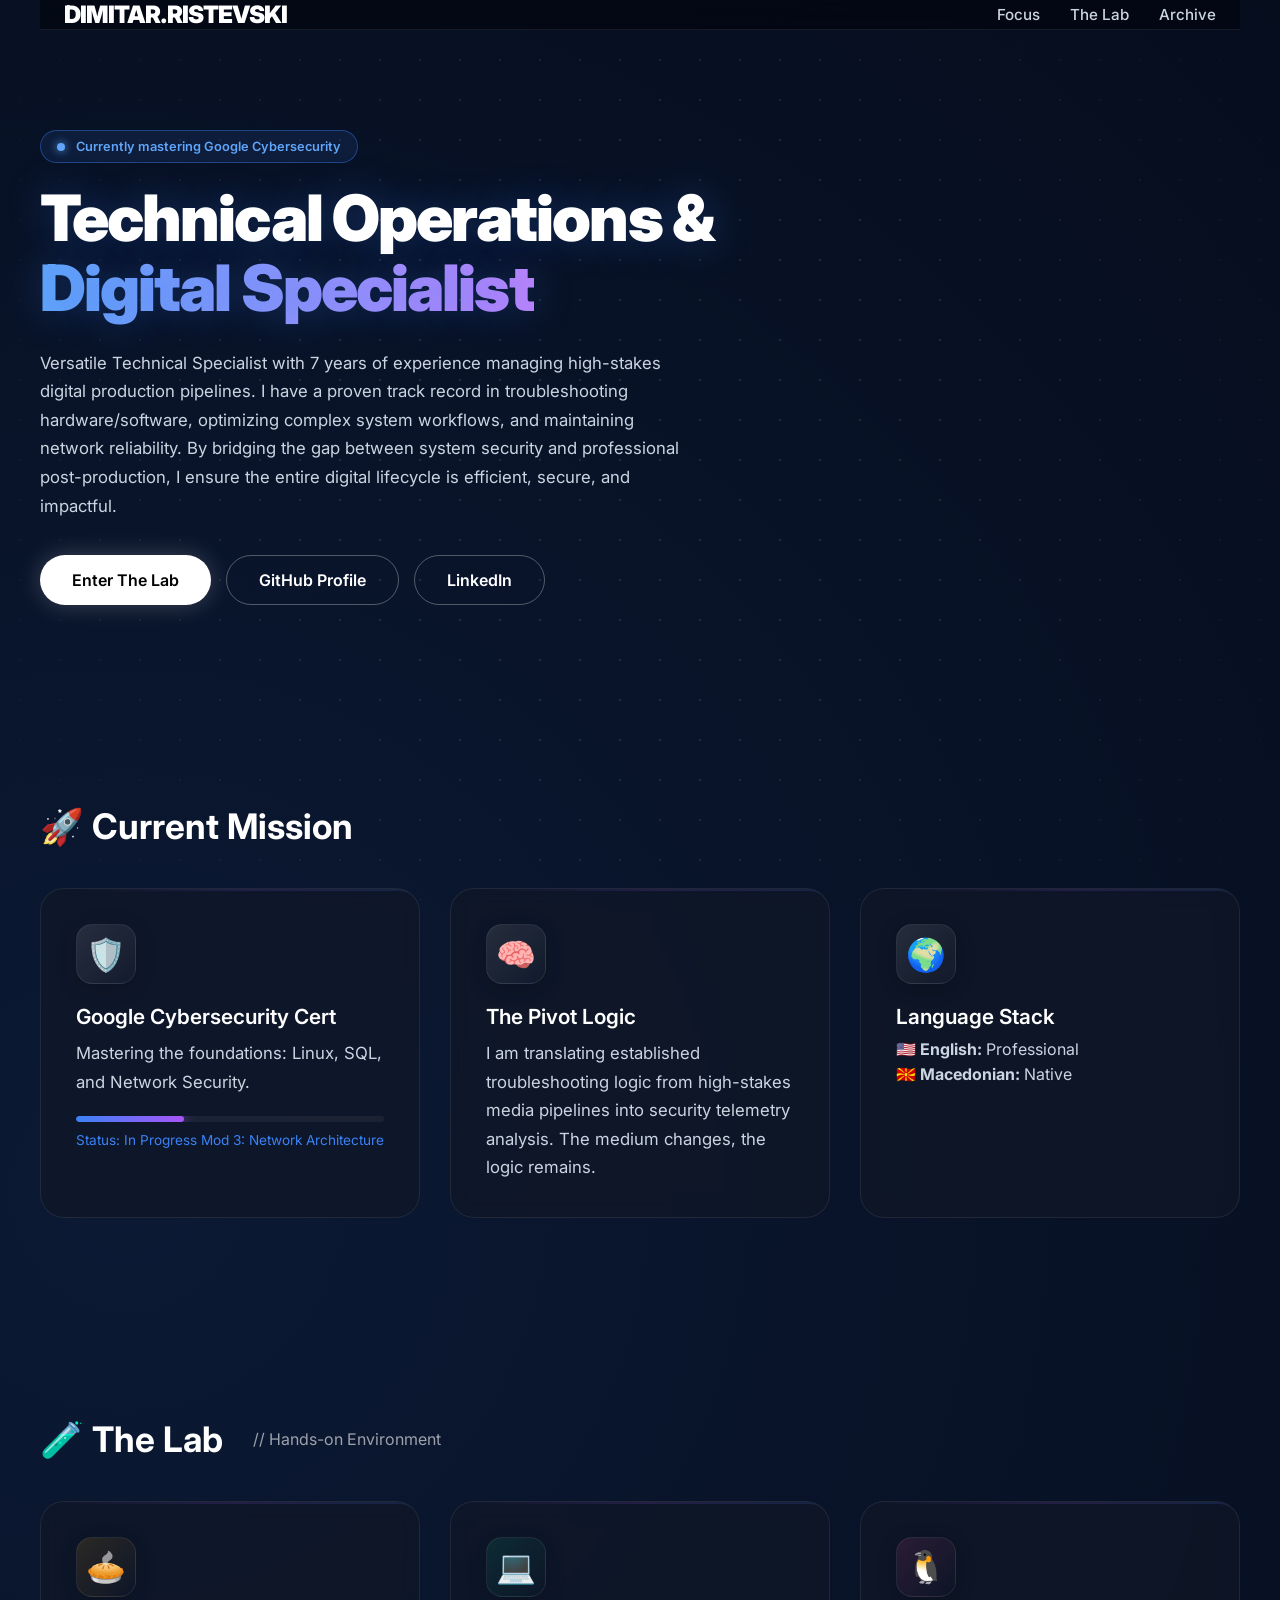
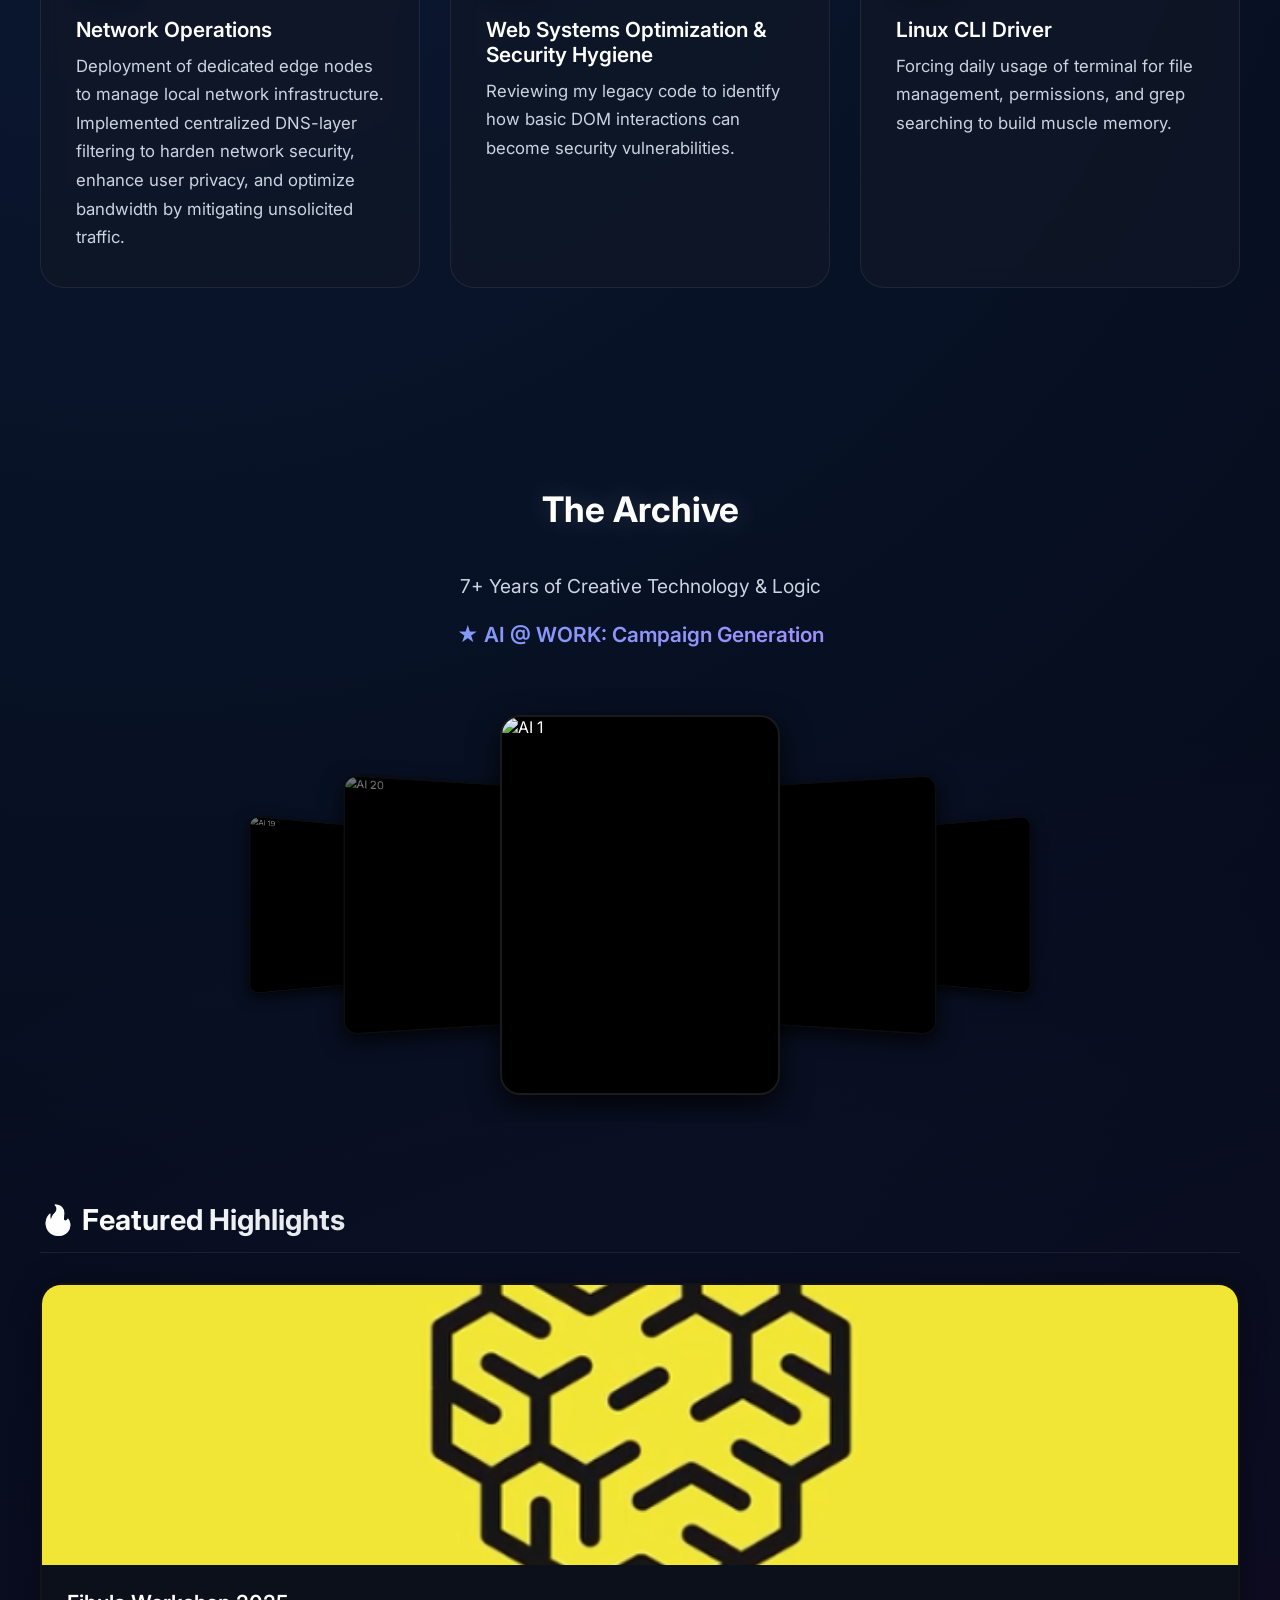
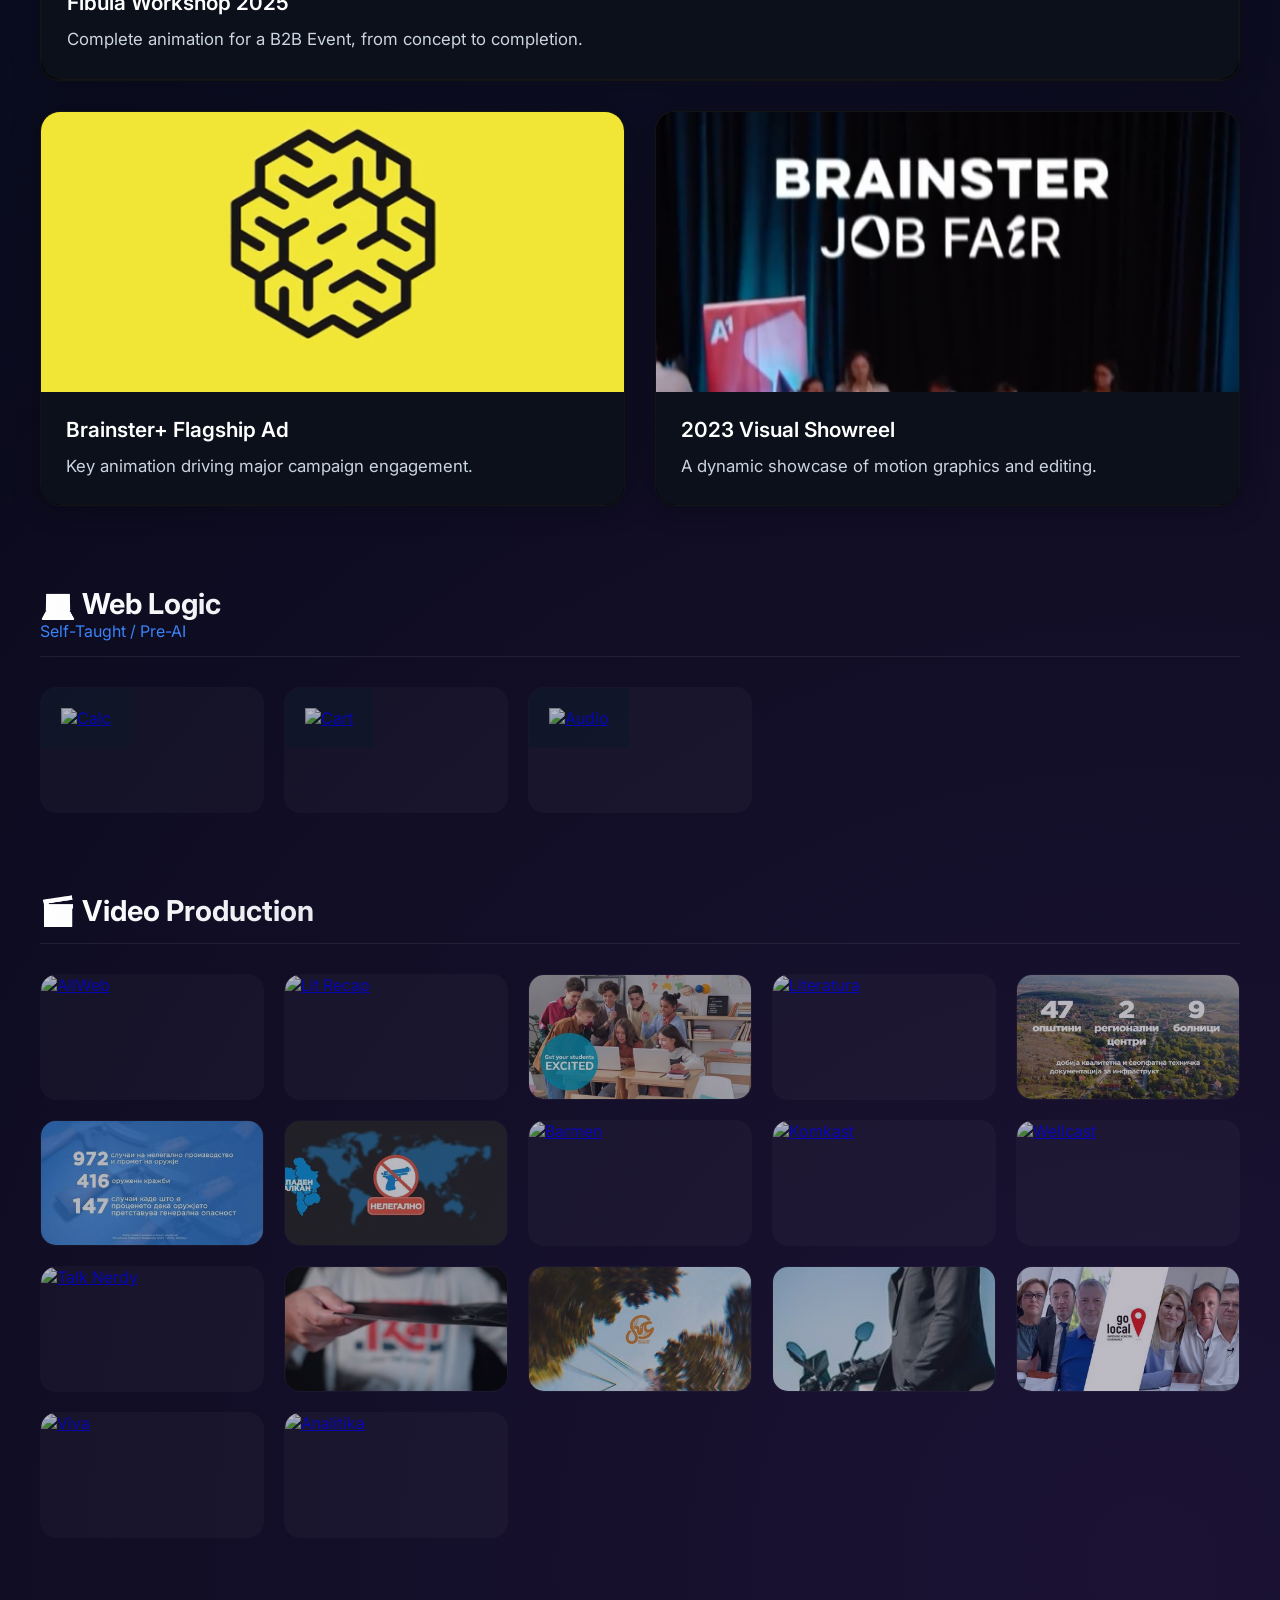
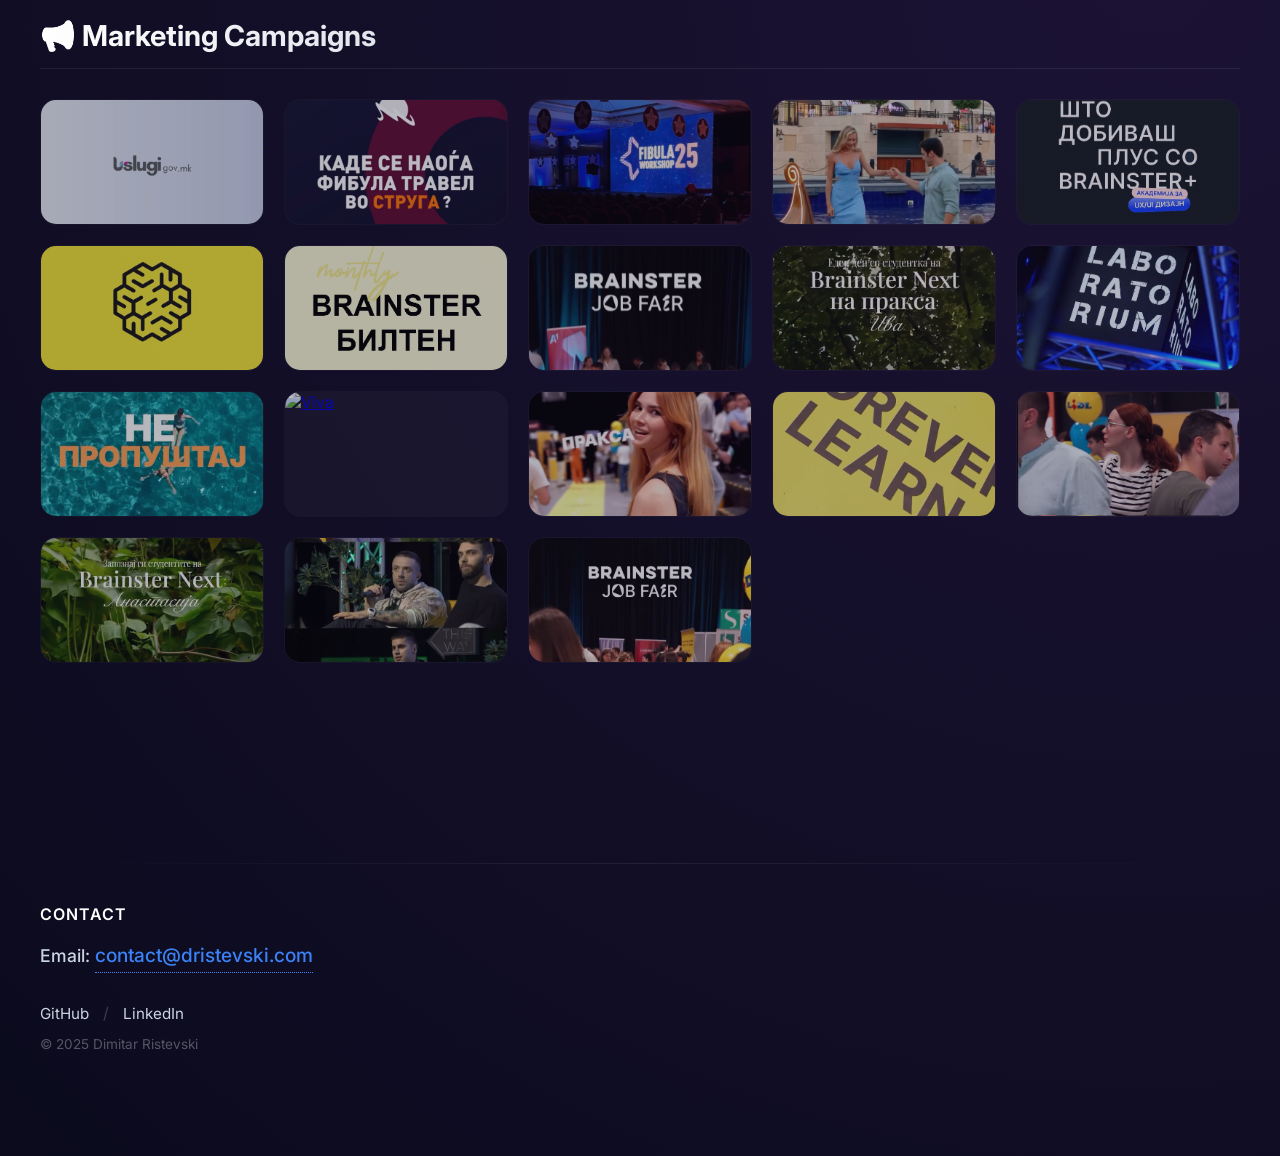
==== commit bc39b7bd: "Update index.html" ====
--- a/index.html
+++ b/index.html
@@ -6,7 +6,7 @@
     <meta name="theme-color" content="#030712">
     <meta property="og:image" content="images/thumbnail.png" />
 
-    
+
     <title>Dimitar Ristevski</title>
     <link href="https://fonts.googleapis.com/css2?family=Inter:wght@300;400;600;800&display=swap" rel="stylesheet">
     <style>
@@ -14,14 +14,14 @@
             --bg-dark: #030712;
             --text-main: #ffffff;
             --text-muted: #cbd5e1;
-            
+
             --neon-purple: #a855f7;
             --neon-blue: #3b82f6;
             --neon-pink: #ec4899;
-            
+
             --glass-bg: rgba(17, 24, 39, 0.7);
             --glass-border: rgba(255, 255, 255, 0.08);
-            
+
             --gradient-glow: linear-gradient(135deg, var(--neon-purple), var(--neon-blue));
         }
 
@@ -33,14 +33,13 @@
             background-color: var(--bg-dark);
             color: var(--text-main);
             overflow-x: hidden;
-            background-image: 
+            background-image:
                 radial-gradient(circle at 10% 20%, rgba(59, 130, 246, 0.15), transparent 50%),
                 radial-gradient(circle at 90% 80%, rgba(168, 85, 247, 0.15), transparent 50%);
             min-height: 100vh;
             -webkit-font-smoothing: antialiased;
         }
 
-        /* --- PARTICLES --- */
         .particles {
             position: fixed; top: 0; left: 0; width: 100%; height: 100%;
             background-image: radial-gradient(rgba(255,255,255,0.1) 1px, transparent 1px);
@@ -49,13 +48,11 @@
             mask-image: radial-gradient(circle at 50% 50%, black 40%, transparent 100%);
         }
 
-        /* --- LAYOUT --- */
         .container { max-width: 1200px; margin: 0 auto; padding: 0 24px; }
         .section-spacer { padding: 100px 0; }
 
-        /* --- TYPOGRAPHY --- */
-        h1 { 
-            font-size: 4rem; font-weight: 900; line-height: 1.1; margin-bottom: 25px; letter-spacing: -0.03em; 
+        h1 {
+            font-size: 4rem; font-weight: 900; line-height: 1.1; margin-bottom: 25px; letter-spacing: -0.03em;
             text-shadow: 0 0 40px rgba(59, 130, 246, 0.3);
         }
         h2 { font-size: 2.2rem; margin-bottom: 40px; font-weight: 700; display: flex; align-items: center; gap: 15px;}
@@ -71,7 +68,6 @@
         }
         @keyframes shimmer { to { background-position: 200% center; } }
 
-        /* --- NAV --- */
         nav {
             padding: 20px 0; display: flex; justify-content: space-between; align-items: center;
             position: sticky; top: 0; z-index: 100;
@@ -83,22 +79,20 @@
         .nav-links a { margin-left: 30px; color: var(--text-muted); text-decoration: none; font-size: 0.95rem; transition: 0.3s; font-weight: 500;}
         .nav-links a:hover { color: white; text-shadow: 0 0 8px rgba(255,255,255,0.5); }
 
-        /* --- BUTTONS --- */
         .hero-buttons { display: flex; gap: 15px; flex-wrap: wrap; margin-top: 20px; }
         .btn { display: inline-flex; align-items: center; justify-content: center; padding: 14px 32px; border-radius: 50px; font-weight: 600; text-decoration: none; transition: 0.3s; }
-        .btn-primary { 
-            background: white; color: black; 
-            box-shadow: 0 0 25px rgba(255,255,255,0.2); 
+        .btn-primary {
+            background: white; color: black;
+            box-shadow: 0 0 25px rgba(255,255,255,0.2);
         }
         .btn-primary:hover { transform: scale(1.05); box-shadow: 0 0 40px rgba(255,255,255,0.4); }
         .btn-outline { border: 1px solid rgba(255,255,255,0.3); color: white; }
         .btn-outline:hover { background: rgba(255,255,255,0.1); border-color: white; }
 
-        /* --- GLOW CARDS --- */
-        .bento-grid { 
+        .bento-grid {
             display: grid; grid-template-columns: repeat(auto-fit, minmax(320px, 1fr)); gap: 30px; width: 100%;
         }
-        
+
         .glow-card {
             background: var(--glass-bg);
             border: 1px solid var(--glass-border);
@@ -112,7 +106,7 @@
 
         .glow-card::before {
             content: ''; position: absolute; top: 0; left: 0; width: 100%; height: 100%;
-            border-radius: 24px; padding: 2px; 
+            border-radius: 24px; padding: 2px;
             background: linear-gradient(45deg, transparent 50%, rgba(168, 85, 247, 0.3), rgba(59, 130, 246, 0.3));
             -webkit-mask: linear-gradient(#fff 0 0) content-box, linear-gradient(#fff 0 0);
             -webkit-mask-composite: xor; mask-composite: exclude;
@@ -120,9 +114,9 @@
         }
         .glow-card:hover { transform: translateY(-8px); box-shadow: 0 20px 50px -10px rgba(0,0,0,0.5); }
         .glow-card:hover::before { opacity: 1; }
-        
+
         .icon-box {
-            font-size: 2rem; margin-bottom: 20px; 
+            font-size: 2rem; margin-bottom: 20px;
             background: linear-gradient(135deg, rgba(255,255,255,0.1), rgba(255,255,255,0.02));
             width: 60px; height: 60px; border-radius: 16px;
             display: flex; align-items: center; justify-content: center;
@@ -131,7 +125,7 @@
         }
 
         .progress-container { width: 100%; height: 6px; background: rgba(255,255,255,0.05); border-radius: 10px; margin-top: 20px; overflow: hidden; }
-        .progress-bar { 
+        .progress-bar {
             height: 100%; width: 35%; border-radius: 10px;
             background: linear-gradient(90deg, var(--neon-blue), var(--neon-purple));
             box-shadow: 0 0 15px var(--neon-purple);
@@ -144,49 +138,47 @@
         }
         @keyframes shine-bar { 100% { transform: translateX(100%); } }
 
-        /* --- 3D CAROUSEL --- */
         .ai-section { margin-bottom: 80px; position: relative; height: 500px; display: flex; flex-direction: column; justify-content: center; overflow: hidden; }
         .carousel-container {
             position: relative; height: 100%; width: 100%;
             perspective: 1000px; transform-style: preserve-3d;
             display: flex; align-items: center; justify-content: center;
             cursor: grab;
-    touch-action: pan-y;
-        }
-        
+            touch-action: pan-y;
+        }
+
         .carousel-container:active {
-    cursor: grabbing;
-}
+            cursor: grabbing;
+        }
         .carousel-card {
-            position: absolute; 
+            position: absolute;
             width: 280px; height: 380px;
             background: #000;
             backface-visibility: hidden;
             -webkit-backface-visibility: hidden;
-            will-change: transform, opacity; 
-    transform-style: preserve-3d;
-    -webkit-transform-style: preserve-3d;
-            border-radius: 20px; 
+            will-change: transform, opacity;
+            transform-style: preserve-3d;
+            -webkit-transform-style: preserve-3d;
+            border-radius: 20px;
             border: 2px solid rgba(255,255,255,0.1);
             box-shadow: 0 10px 30px rgba(0,0,0,0.8);
             transition: all 0.5s ease-out;
             cursor: pointer;
             overflow: hidden;
-            display: block; 
+            display: block;
         }
 
         .carousel-card img { width: 100%; height: 100%; object-fit: cover; display: block; user-select: none;
-    -webkit-user-drag: none; }
-
-        /* --- VIDEO HIGHLIGHTS --- */
+            -webkit-user-drag: none; }
+
         .video-grid {
             display: grid; grid-template-columns: repeat(auto-fit, minmax(450px, 1fr)); gap: 30px;
             margin-bottom: 60px;
         }
-        
+
         .video-card {
-            background: #000; 
-            border-radius: 20px; 
+            background: #000;
+            border-radius: 20px;
             overflow: hidden;
             border: 1px solid var(--glass-border);
             box-shadow: 0 0 30px rgba(0,0,0,0.3);
@@ -199,14 +191,35 @@
         .video-card video { width: 100%; height: 280px; object-fit: cover; background: #000; pointer-events: none; }
         .video-meta { padding: 25px; background: var(--glass-bg); backdrop-filter: blur(10px); }
 
-        /* --- ARCHIVE GRID --- */
+        .video-card.full-width {
+            grid-column: 1 / -1;
+            cursor: default; 
+        }
+        .video-card.full-width:hover {
+            transform: none; 
+            border-color: var(--glass-border);
+        }
+
+        .iframe-wrapper {
+            width: 100%;
+            aspect-ratio: 16 / 9; 
+            max-height: 480px;
+            background: #000;
+            border-bottom: 1px solid var(--glass-border);
+        }
+        .iframe-wrapper iframe {
+            width: 100%;
+            height: 100%;
+            border: none;
+        }
+
         .archive-header {
             margin-top: 80px; margin-bottom: 30px; border-bottom: 1px solid var(--glass-border);
-            padding-bottom: 15px; 
-             justify-content: space-between; align-items: end;
+            padding-bottom: 15px;
+            justify-content: space-between; align-items: end;
         }
         .archive-title { font-size: 1.8rem; font-weight: 700; background: linear-gradient(to right, #fff, #94a3b8); -webkit-background-clip: text; -webkit-text-fill-color: transparent;}
-        
+
         .creative-grid { display: grid; grid-template-columns: repeat(auto-fill, minmax(220px, 1fr)); gap: 20px; }
 
         .mini-card {
@@ -216,7 +229,7 @@
         .mini-card:hover { border-color: var(--neon-purple); transform: translateY(-5px); z-index: 10; box-shadow: 0 10px 40px rgba(168, 85, 247, 0.2); }
         .mini-card img { width: 100%; height: 100%; object-fit: cover; opacity: 0.7; transition: 0.5s; }
         .mini-card:hover img { opacity: 1; transform: scale(1.1); }
-        
+
         .mini-overlay {
             position: absolute; bottom: 0; left: 0; right: 0; padding: 15px;
             background: linear-gradient(to top, #000, transparent);
@@ -228,89 +241,81 @@
         .animate-up { opacity: 0; transform: translateY(30px); animation: fadeInUp 0.8s forwards; }
         @keyframes fadeInUp { to { opacity: 1; transform: translateY(0); } }
         .d-1 { animation-delay: 0.1s; } .d-2 { animation-delay: 0.2s; } .d-3 { animation-delay: 0.3s; }
-.footer-divider {
-    width: 100%;
-    height: 1px;
-    background: linear-gradient(to right, transparent, var(--glass-border), transparent);
-    margin-bottom: 40px;
-}
-
-.footer-content {
-    display: flex;
-    justify-content: space-between;
-    align-items: flex-end; 
-}
-
-.text-link {
-    color: var(--neon-blue);
-    text-decoration: none;
-    border-bottom: 1px dotted var(--neon-blue); 
-    transition: 0.3s;
-}
-
-.text-link:hover {
-    color: #fff;
-    border-bottom: 1px solid #fff;
-}
-
-.social-links-text a {
-    color: var(--text-muted);
-    text-decoration: none;
-    font-size: 0.95rem;
-    transition: 0.3s;
-}
-
-.social-links-text a:hover {
-    color: #fff;
-    text-decoration: underline;
-}
-
-.separator {
-    margin: 0 10px;
-    color: rgba(255,255,255,0.2);
-}
-        /* --- MOBILE OPTIMIZATION --- */
+
+        .footer-divider {
+            width: 100%;
+            height: 1px;
+            background: linear-gradient(to right, transparent, var(--glass-border), transparent);
+            margin-bottom: 40px;
+        }
+
+        .footer-content {
+            display: flex;
+            justify-content: space-between;
+            align-items: flex-end;
+        }
+
+        .text-link {
+            color: var(--neon-blue);
+            text-decoration: none;
+            border-bottom: 1px dotted var(--neon-blue);
+            transition: 0.3s;
+        }
+
+        .text-link:hover {
+            color: #fff;
+            border-bottom: 1px solid #fff;
+        }
+
+        .social-links-text a {
+            color: var(--text-muted);
+            text-decoration: none;
+            font-size: 0.95rem;
+            transition: 0.3s;
+        }
+
+        .social-links-text a:hover {
+            color: #fff;
+            text-decoration: underline;
+        }
+
+        .separator {
+            margin: 0 10px;
+            color: rgba(255,255,255,0.2);
+        }
+
         @media (max-width: 768px) {
-            
-            body {
-                margin: 0 25px ;
-            }
-            
-            /* 1. Global & Layout */
-            .container { padding: 10px 12px; } 
+
+            body { margin: 0 25px ; }
+
+            .container { padding: 10px 12px; }
             .section-spacer { padding: 40px 0; }
-            
-            /* 2. Navigation */
-            .nav-links { 
+
+            .nav-links {
                 display: none;
-            
-                padding-top: 40px; 
-        padding-bottom: 25px;
-        flex-direction: column; 
-        gap: 15px;*/
-            }
-            nav {
-
-                justify-content: center; 
-            }
-            .nav-links { 
-                width: 100%; 
-                justify-content: center; 
-                gap: 20px; 
+                padding-top: 40px;
+                padding-bottom: 25px;
+                flex-direction: column;
+                gap: 15px;
+            }
+            nav { justify-content: center; }
+            .nav-links {
+                width: 100%;
+                justify-content: center;
+                gap: 20px;
             }
             .nav-links a { margin-left: 0; font-size: 0.9rem; }
 
-            /* 3. Hero Alignment */
-            header { 
-                text-align: left; 
+            header {
+                text-align: left;
                 display: flex;
                 flex-direction: column;
                 padding-top: 40px;
             }
 
-            h1 { 
-                font-size: 2rem; 
-                margin-left: -2px; 
+            h1 {
+                font-size: 2rem;
+                margin-left: -2px;
             }
 
             header p {
@@ -319,86 +324,73 @@
                 text-align: left;
             }
 
-            /* 4. Buttons Stack */
-            .hero-buttons { 
-                flex-direction: column; 
-                width: 100%; 
+            .hero-buttons {
+                flex-direction: column;
+                width: 100%;
                 align-items: flex-start;
-                gap: 16px; 
+                gap: 16px;
             }
             .btn { width: 100%; }
 
-            /* 5. Section Headers */
-            section h2 { 
-                flex-direction: column; 
+            section h2 {
+                flex-direction: column;
                 align-items: flex-start;
                 text-align: left;
-                gap: 10px; 
-            }
-            
-            /* 6. Grids */
+                gap: 10px;
+            }
+
             .bento-grid { grid-template-columns: 1fr; gap: 24px; }
             .video-grid { grid-template-columns: 1fr; gap: 30px; }
             .creative-grid {
-                grid-template-columns: repeat(2, 1fr); 
+                grid-template-columns: repeat(2, 1fr);
                 gap: 12px;
             }
-            
-            /* 7. Components */
+
             .ai-section { height: 420px; }
             .carousel-card { width: 200px; height: 280px; }
             .video-card video { height: 210px; }
-            .mini-overlay { 
-                transform: translateY(0); 
+            .mini-overlay {
+                transform: translateY(0);
                 padding: 10px;
                 font-size: 0.75rem;
                 background: linear-gradient(to top, rgba(0,0,0,0.9), transparent);
             }
-h2 {
-            font-size: 1.7rem;
-        }
-        .ai-section h3 {
-            font-size: 1rem !important;
-        }
-        
-        p {
-            font-size: 1rem !important;
-        }
-        
-        .archive-title { font-size: 1.4rem;}
+            h2 { font-size: 1.7rem; }
+            .ai-section h3 { font-size: 1rem !important; }
+            p { font-size: 1rem !important; }
+            .archive-title { font-size: 1.4rem;}
 
             #archive h2 {
-    align-items: center !important;
-    text-align: center !important;
-    justify-content: center !important;
-    width: 100%;
-}
-        }
-        
-
-#archive > div:first-child {
-    text-align: center !important;
-}
-
-#archive .ai-section h3 {
-    text-align: center !important;
-}
+                align-items: center !important;
+                text-align: center !important;
+                justify-content: center !important;
+                width: 100%;
+            }
+
+            .video-card.full-width {
+                grid-column: auto;
+            }
+        }
+
+        #archive > div:first-child { text-align: center !important; }
+
+        #archive .ai-section h3 { text-align: center !important; }
+
         .footer-content {
-        flex-direction: column;
-        align-items: flex-start; 
-        gap: 30px;
-    }
-
-    .footer-section {
-        text-align: left !important; 
-        width: 100%;
-    }
-    
-    .text-link {
-        display: inline-block;
-        margin-top: 5px;
-        font-size: 1.2rem; 
-    }
+            flex-direction: column;
+            align-items: flex-start;
+            gap: 30px;
+        }
+
+        .footer-section {
+            text-align: left !important;
+            width: 100%;
+        }
+
+        .text-link {
+            display: inline-block;
+            margin-top: 5px;
+            font-size: 1.2rem;
         }
     </style>
 </head>
@@ -428,7 +420,7 @@
             <p style="max-width: 650px; margin: 25px 0 35px;">
                 Versatile Technical Specialist with 7 years of experience managing high-stakes digital production pipelines. I have a proven track record in troubleshooting hardware/software, optimizing complex system workflows, and maintaining network reliability. By bridging the gap between system security and professional post-production, I ensure the entire digital lifecycle is efficient, secure, and impactful.
             </p>
-            
+
             <div class="hero-buttons">
                 <a href="#lab" class="btn btn-primary">Enter The Lab</a>
                 <a href="https://github.com/dimidimi00" target="_blank" class="btn btn-outline">GitHub Profile</a>
@@ -504,7 +496,19 @@
     <div class="archive-title">🔥 Featured Highlights</div>
 </div>
 <div class="video-grid animate-up d-1">
-    
+
+    <div class="video-card full-width">
+<a href="https://youtu.be/QgNXHDOZfy8" target="_blank" class="video-card">
+        <video autoplay loop muted playsinline poster="images/bmini.png">
+            <source src="images/fibstar.mp4" type="video/mp4">
+        </video>
+        <div class="video-meta">
+            <h3>Fibula Workshop 2025</h3>
+            <p>Complete animation for a B2B Event, from concept to completion. </p>
+        </div>
+    </a>
+    </div>
+
     <a href="https://youtu.be/tKv0Y_P9Ivg" target="_blank" class="video-card">
         <video autoplay loop muted playsinline poster="images/bmini.png">
             <source src="images/bvid.mp4" type="video/mp4">
@@ -526,6 +530,7 @@
     </a>
 
 </div>
+
         <div class="archive-header">
             <div class="archive-title">💻 Web Logic</div>
             <div style="color:var(--neon-blue);">Self-Taught / Pre-AI</div>
@@ -700,7 +705,7 @@
 
 <footer class="container section-spacer">
     <div class="footer-divider"></div>
-    
+
     <div class="footer-content">
         <div class="footer-section">
             <h3 style="font-size: 1rem; color: #fff; margin-bottom: 10px; text-transform: uppercase; letter-spacing: 1px;">Contact</h3>
@@ -747,10 +752,9 @@
             'https://raw.githubusercontent.com/dimidimi00/dimidimi00.github.io/refs/heads/main/images/AIDesign/020.jpg'
         ];
 
-let currentIndex = 0;
+    let currentIndex = 0;
     let autoSlideInterval;
-    
-    // Drag Variables
+
     let isDragging = false;
     let startPos = 0;
     let currentTranslate = 0;
@@ -759,7 +763,7 @@
     let currentDragOffset = 0;
 
     function initCarousel() {
-        carouselContainer.innerHTML = ''; 
+        carouselContainer.innerHTML = '';
         aiImages.forEach((imgSrc, index) => {
             const card = document.createElement('div');
             card.className = 'carousel-card';
@@ -780,12 +784,10 @@
     }
 
     function addEvents() {
-        // Touch Events
         carouselContainer.addEventListener('touchstart', touchStart);
         carouselContainer.addEventListener('touchend', touchEnd);
         carouselContainer.addEventListener('touchmove', touchMove);
 
-        // Mouse Events
         carouselContainer.addEventListener('mousedown', touchStart);
         carouselContainer.addEventListener('mouseup', touchEnd);
         carouselContainer.addEventListener('mouseleave', () => {
@@ -794,7 +796,6 @@
         carouselContainer.addEventListener('mousemove', touchMove);
     }
 
-    // --- DRAG LOGIC ---
 
     function touchStart(index) {
         isDragging = true;
@@ -807,7 +808,6 @@
     function touchMove(event) {
         if (isDragging) {
             const currentPosition = getPositionX(event);
-            // Calculate how much we moved
             currentDragOffset = currentPosition - startPos;
         }
     }
@@ -818,7 +818,7 @@
         carouselContainer.style.cursor = 'grab';
 
         const isMobile = window.innerWidth < 768;
-        const spreadDistance = isMobile ? 135 : 260; 
+        const spreadDistance = isMobile ? 135 : 260;
         const rawJump = -currentDragOffset / spreadDistance;
         let slidesToJump = Math.round(rawJump);
 
@@ -826,7 +826,7 @@
             const minDragDistance = 40;
 
             if (currentDragOffset < -minDragDistance) {
-                slidesToJump = 1; 
+                slidesToJump = 1;
             } else if (currentDragOffset > minDragDistance) {
                 slidesToJump = -1;
             }
@@ -834,15 +834,15 @@
 
         if (slidesToJump !== 0) {
             currentIndex = (currentIndex + slidesToJump) % aiImages.length;
-            
+
             if (currentIndex < 0) {
                 currentIndex += aiImages.length;
             }
         }
 
-        currentDragOffset = 0; 
-        renderCarousel(); 
-        startTimer(); 
+        currentDragOffset = 0;
+        renderCarousel();
+        startTimer();
     }
 
     function getPositionX(event) {
@@ -867,28 +867,22 @@
         cards.forEach((card, i) => {
             let offset = (i - currentIndex + total) % total;
             if (offset > total / 2) offset -= total;
-            
-            let visualOffset = offset + dragFactor;            
-            // 1. Translation X (Spread)
+
+            let visualOffset = offset + dragFactor;
             const xTrans = visualOffset * spreadDistance;
-            
-            // 2. Translation Z (Depth)
-            const zTrans = -Math.abs(visualOffset) * depthParam; 
-            
-            // 3. Rotation Y 
+
+            const zTrans = -Math.abs(visualOffset) * depthParam;
+
             const rotateY = visualOffset * -25;
-            
-            // 4. Scale
+
             const shrinkFactor = isMobile ? 0.2 : 0.15;
 const scale = 1 - Math.min(Math.abs(visualOffset) * shrinkFactor, 0.4);
 
-            // 5. Opacity
             const opacity = Math.abs(visualOffset) > 2.5 ? 0 : 1;
-            
-            // 6. Brightness
+
             const brightness = 1 - Math.min(Math.abs(visualOffset) * 0.5, 0.5);
 
-            // 7. Z-Index 
+
             const zIndex = 1000 - Math.round(Math.abs(visualOffset) * 100);
 
             card.style.transform = `translateX(${xTrans}px) scale(${scale}) translateZ(${zTrans}px) rotateY(${rotateY}deg)`;
@@ -918,13 +912,8 @@
         startTimer();
     }
 
-    // Init
     initCarousel();
     window.addEventListener('resize', () => renderCarousel());
     </script>
 </body>
 </html>
-
-
-
-
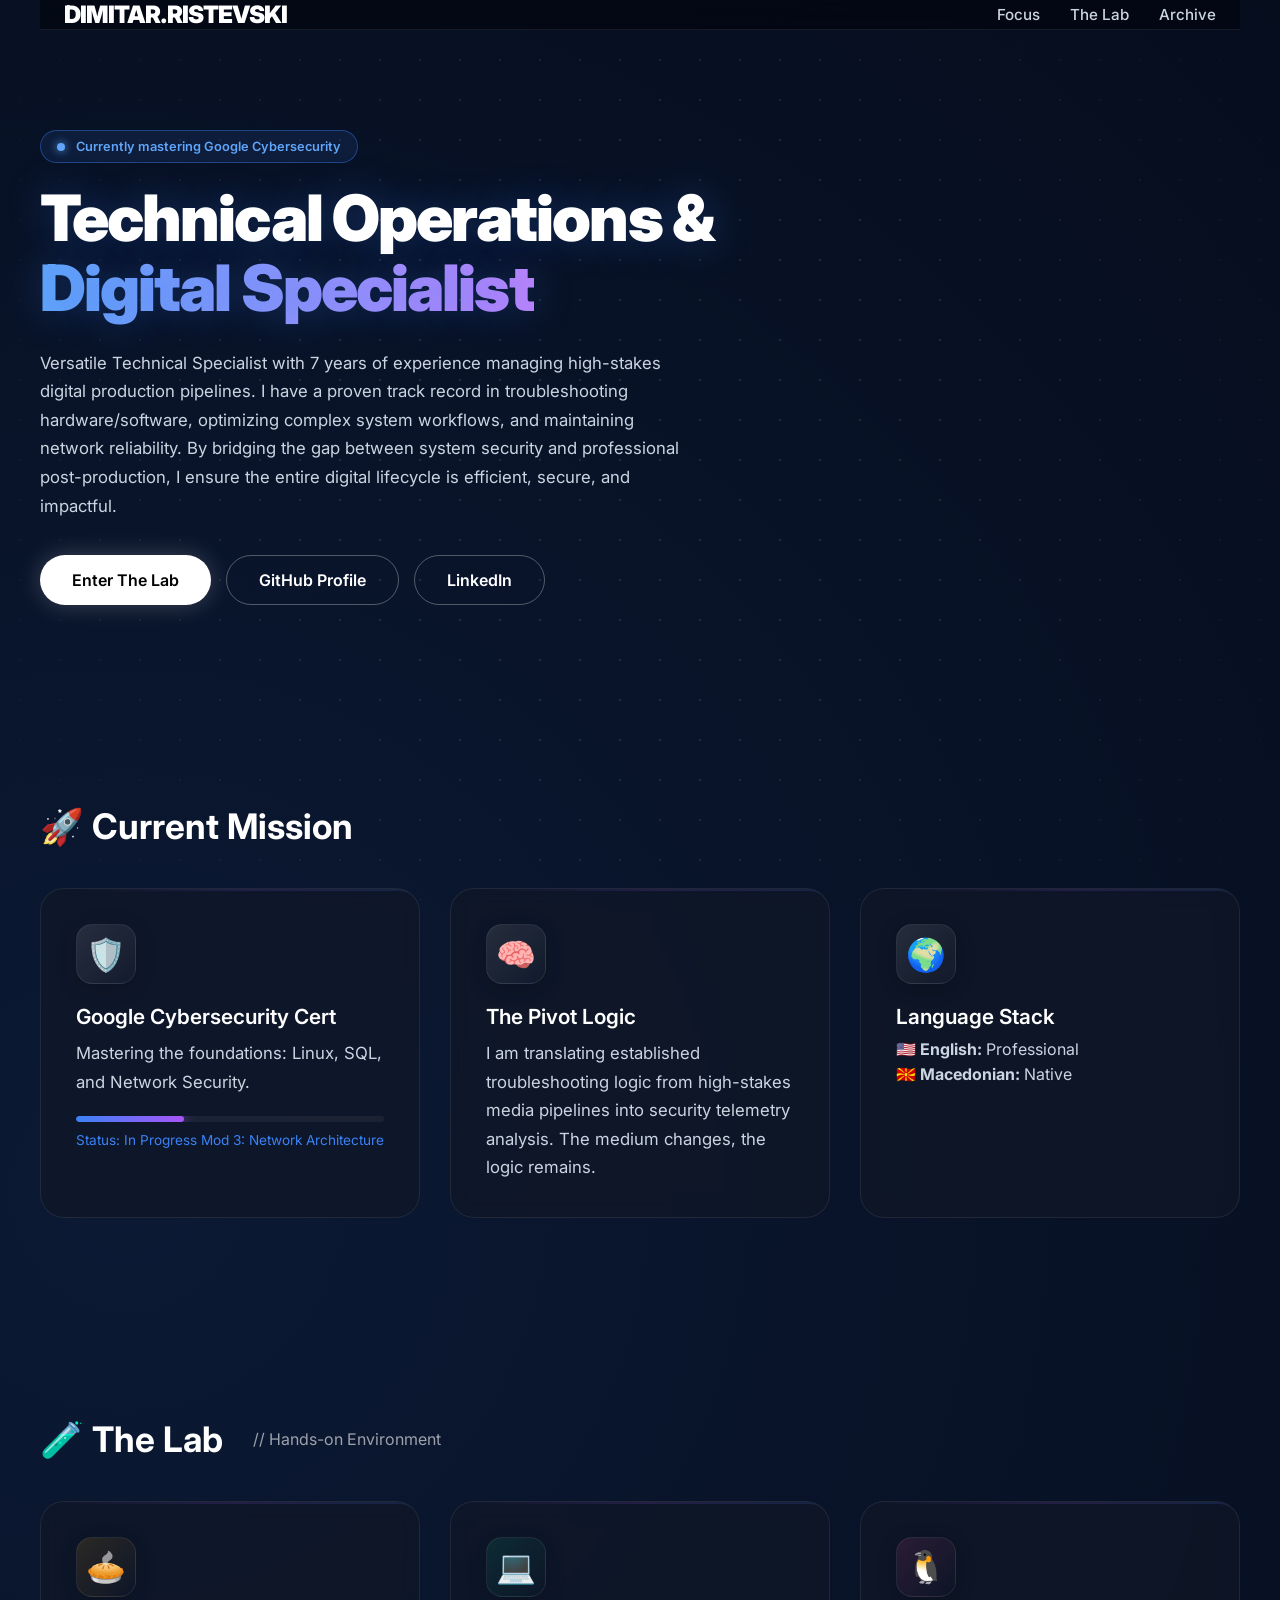
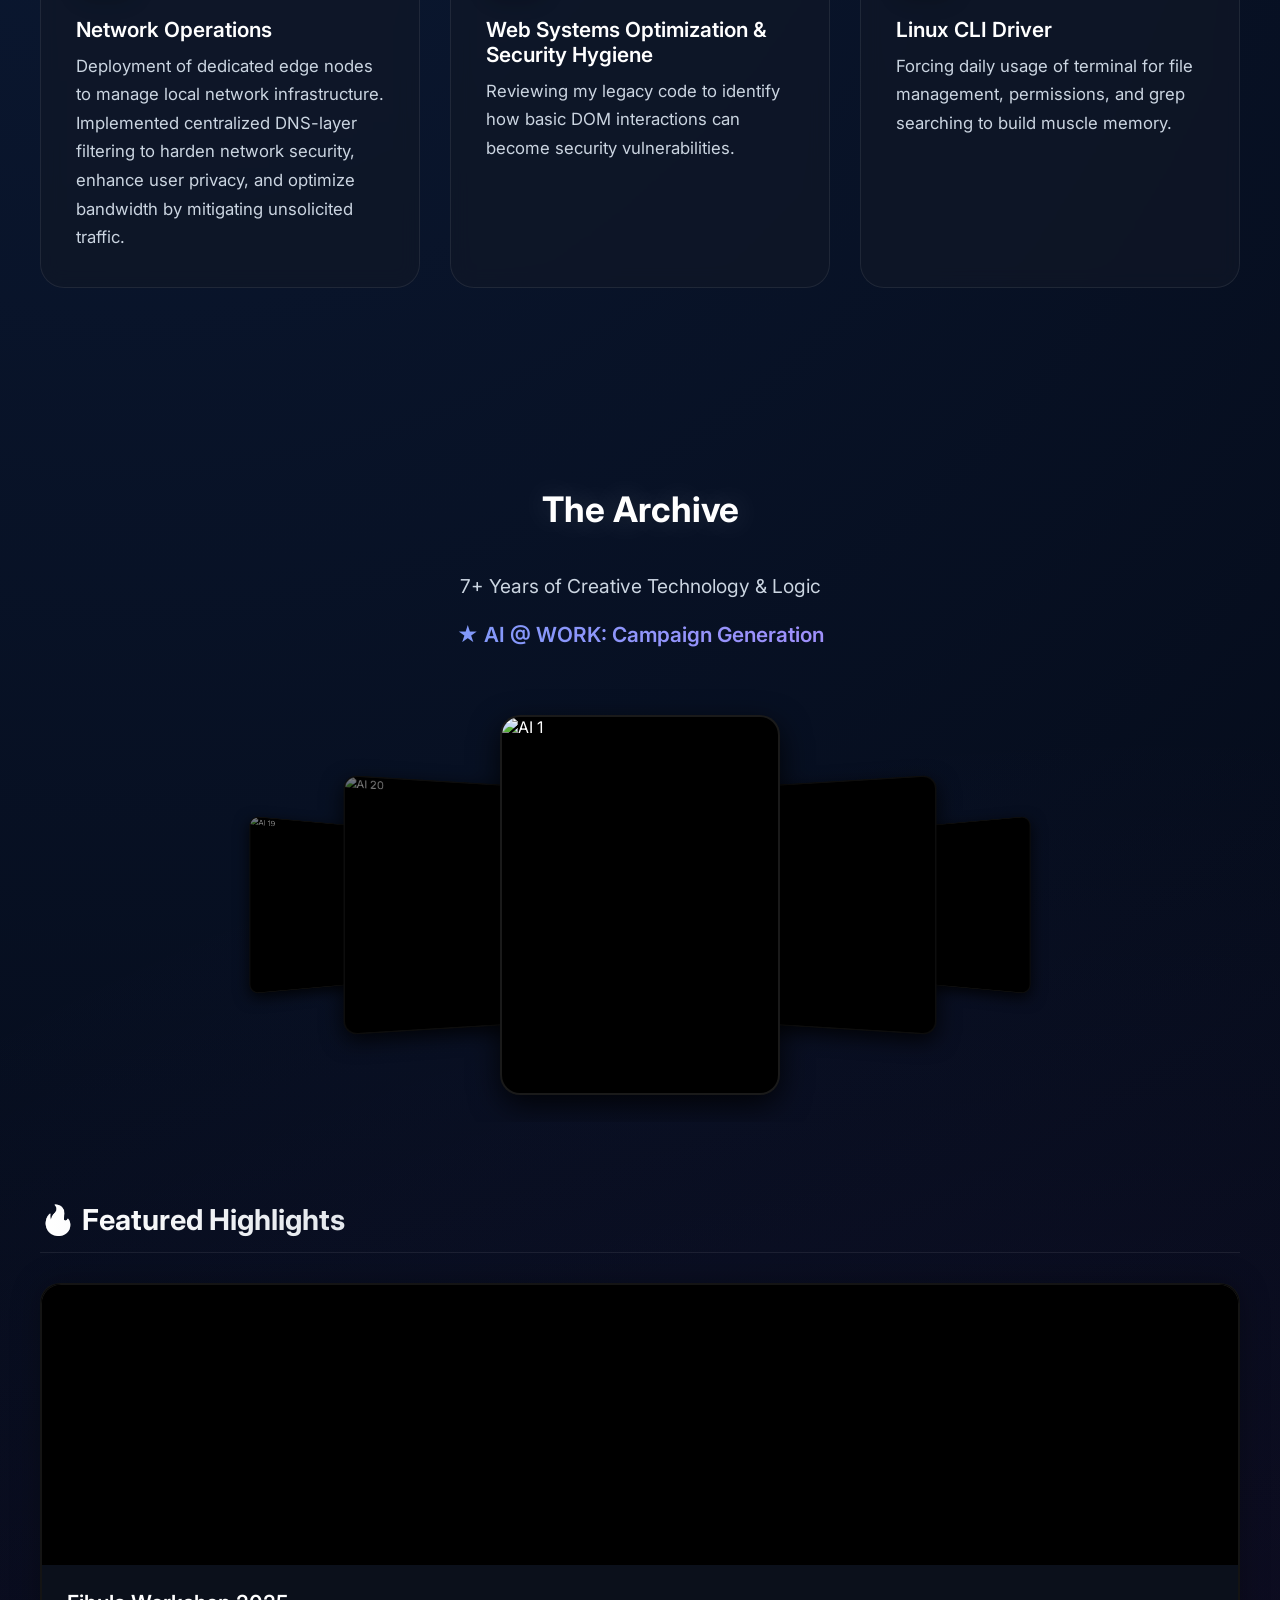
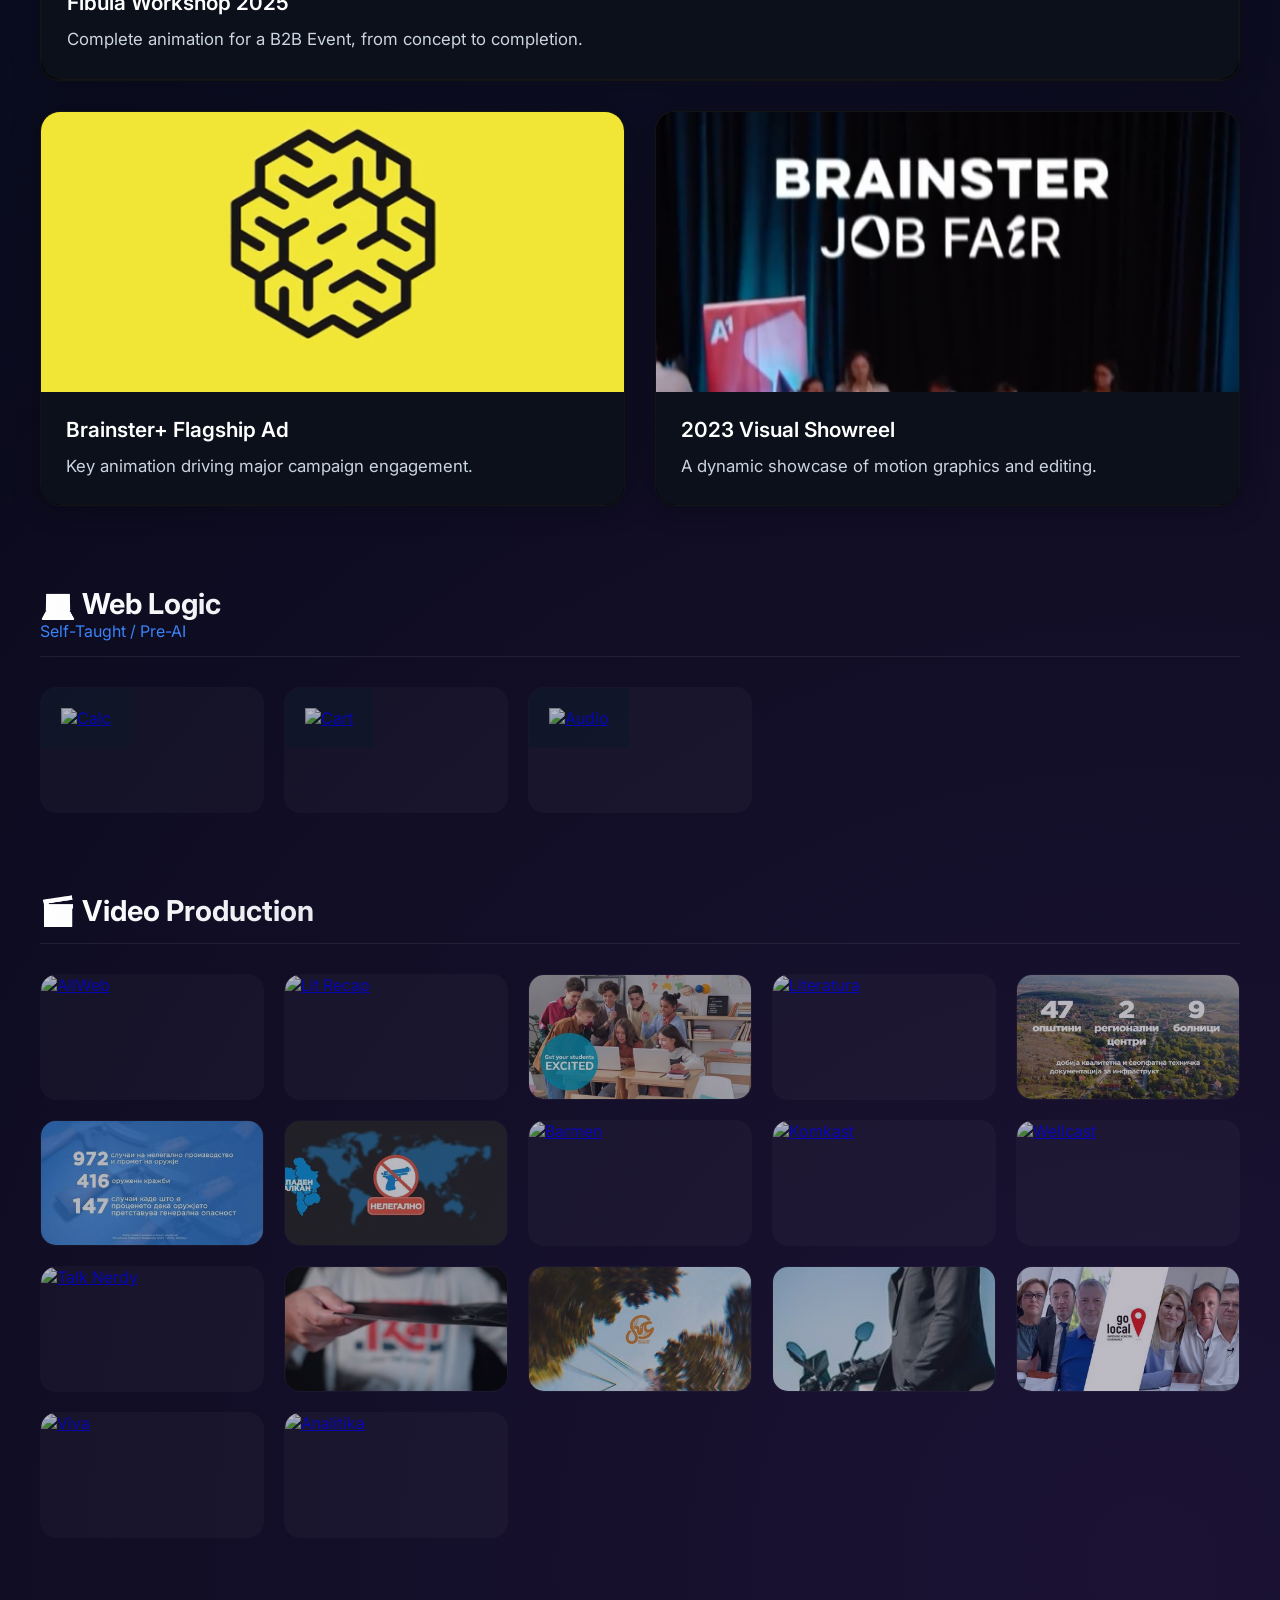
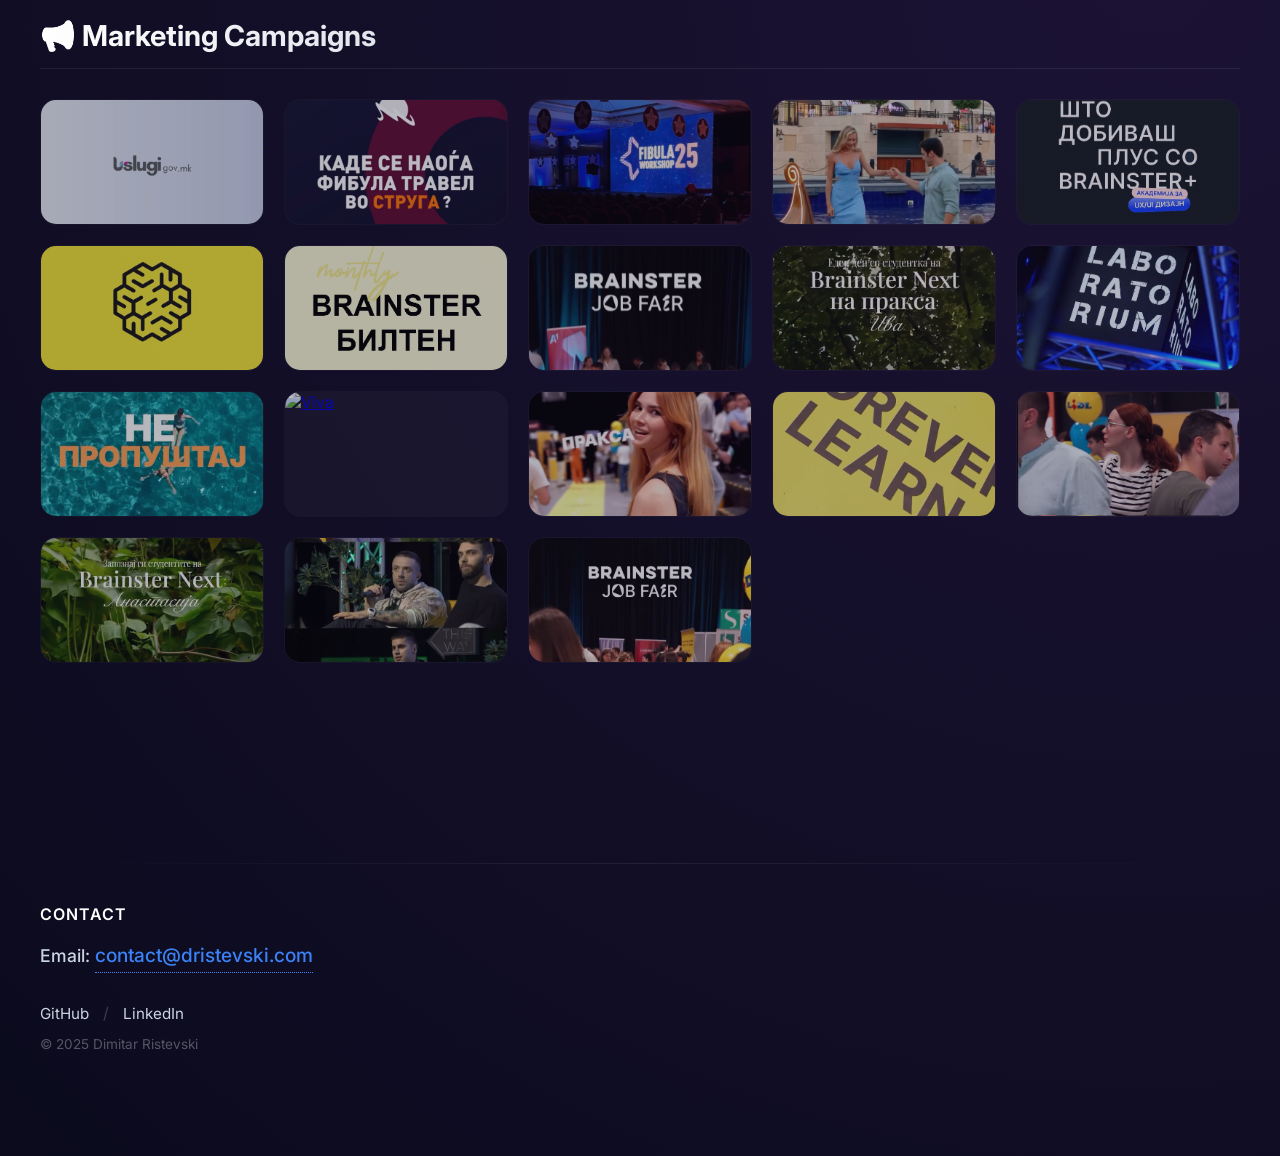
==== commit a56304ed: "Update index.html" ====
--- a/index.html
+++ b/index.html
@@ -499,7 +499,7 @@
 
     <div class="video-card full-width">
 <a href="https://youtu.be/QgNXHDOZfy8" target="_blank" class="video-card">
-        <video autoplay loop muted playsinline poster="images/bmini.png">
+        <video autoplay loop muted playsinline poster="images/fibstar.mp4">
             <source src="images/fibstar.mp4" type="video/mp4">
         </video>
         <div class="video-meta">
@@ -917,3 +917,4 @@
     </script>
 </body>
 </html>
+
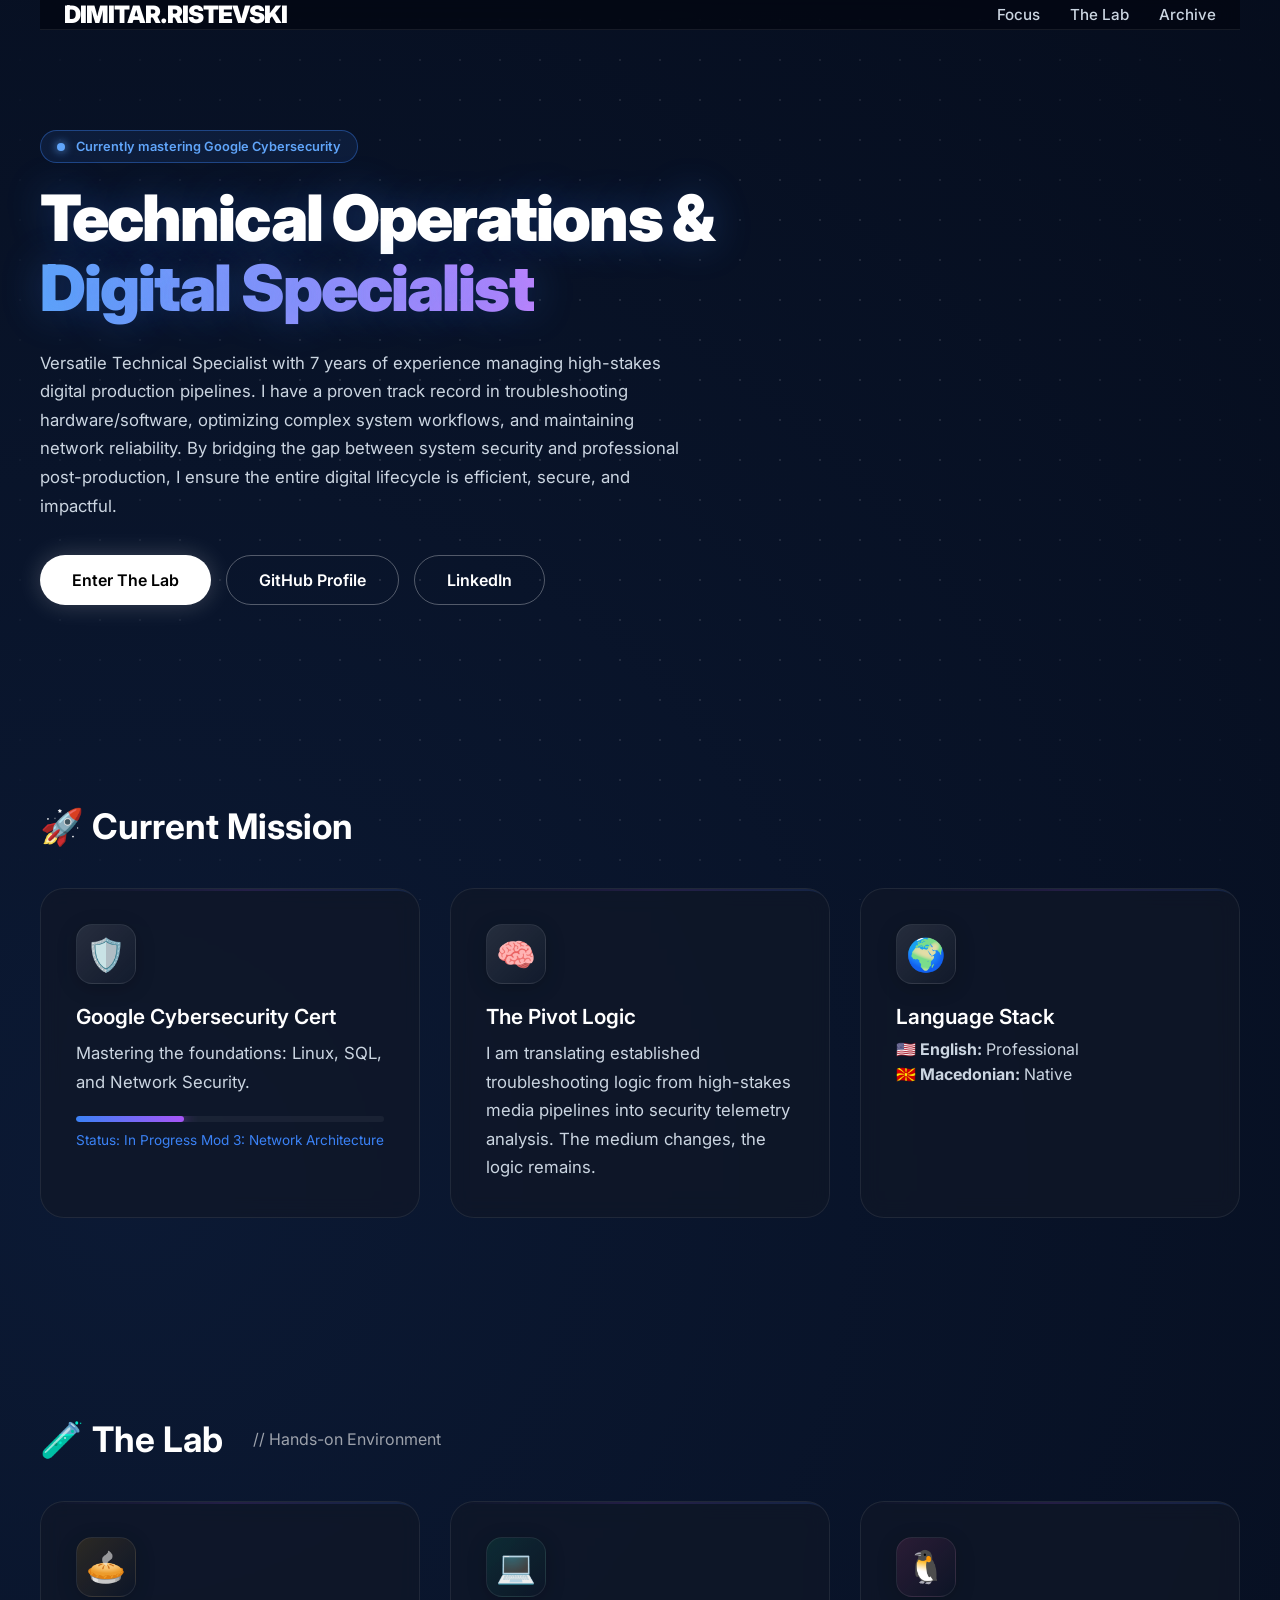
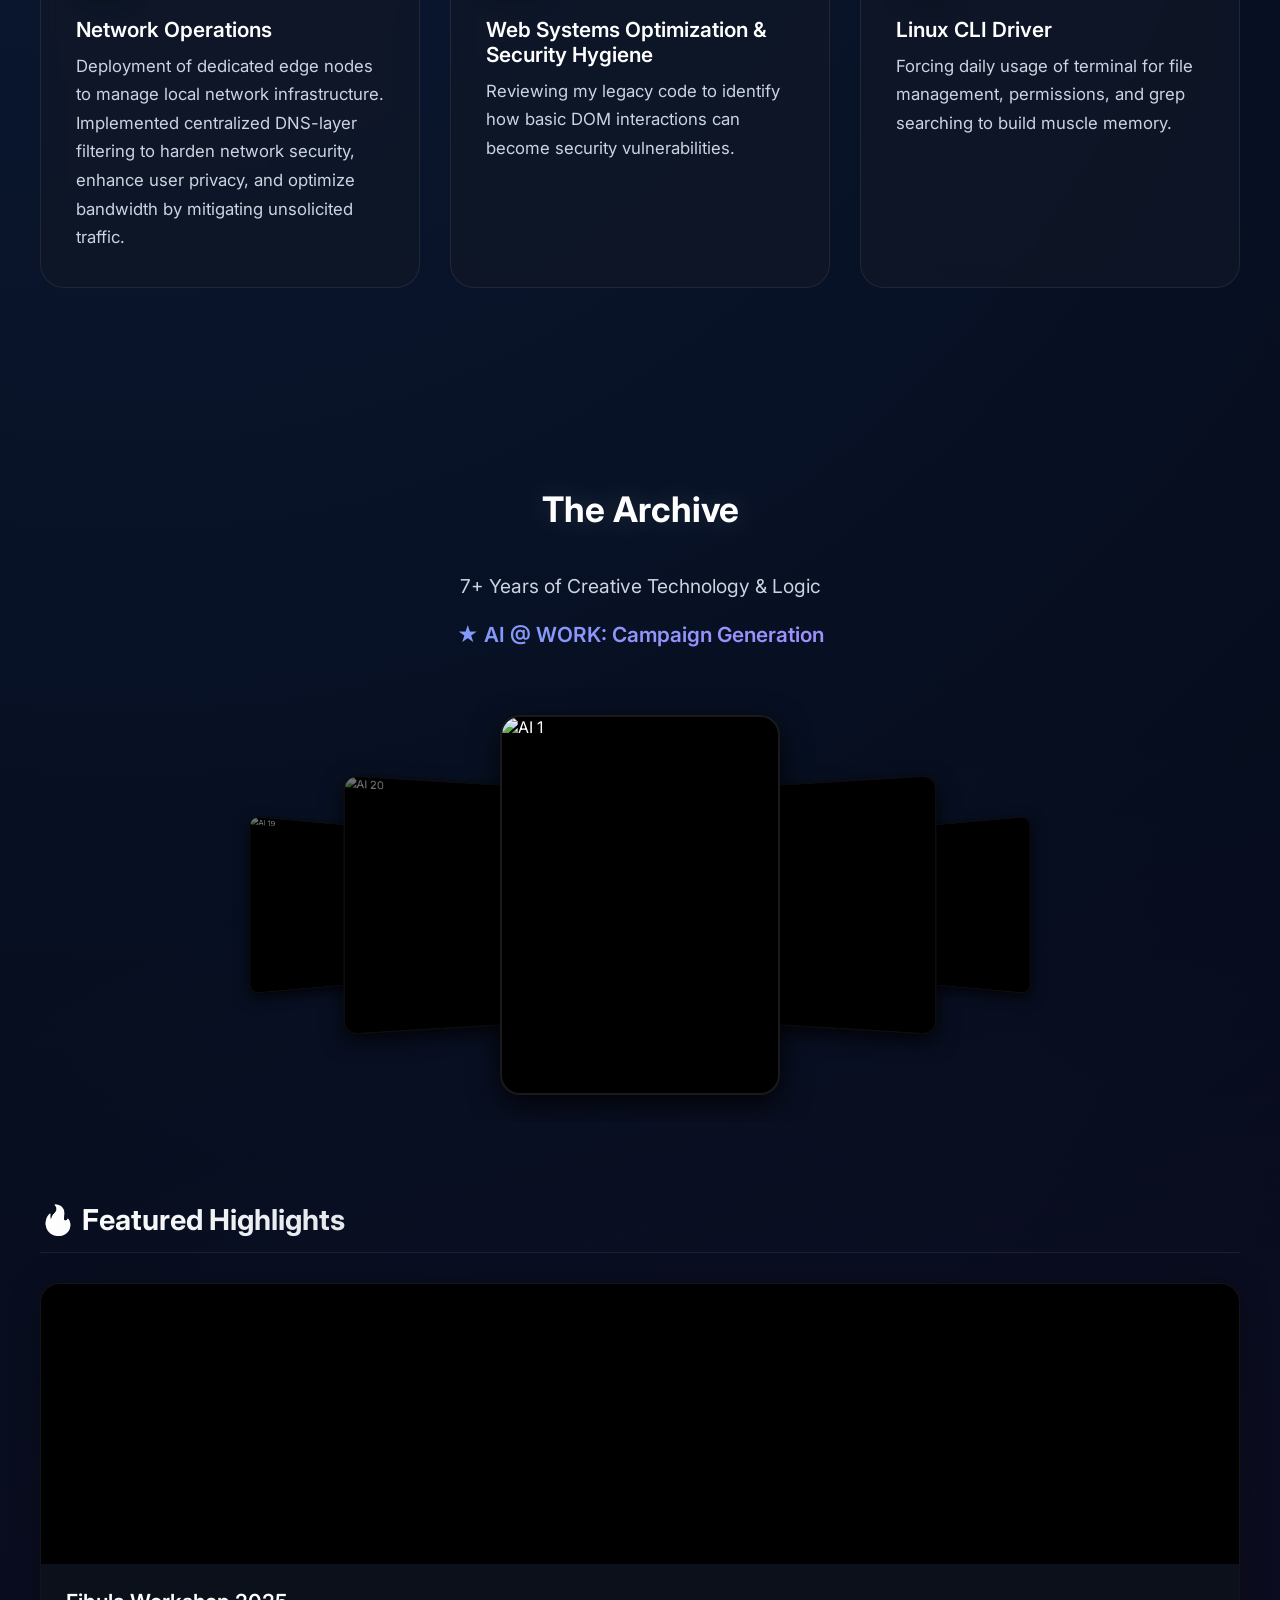
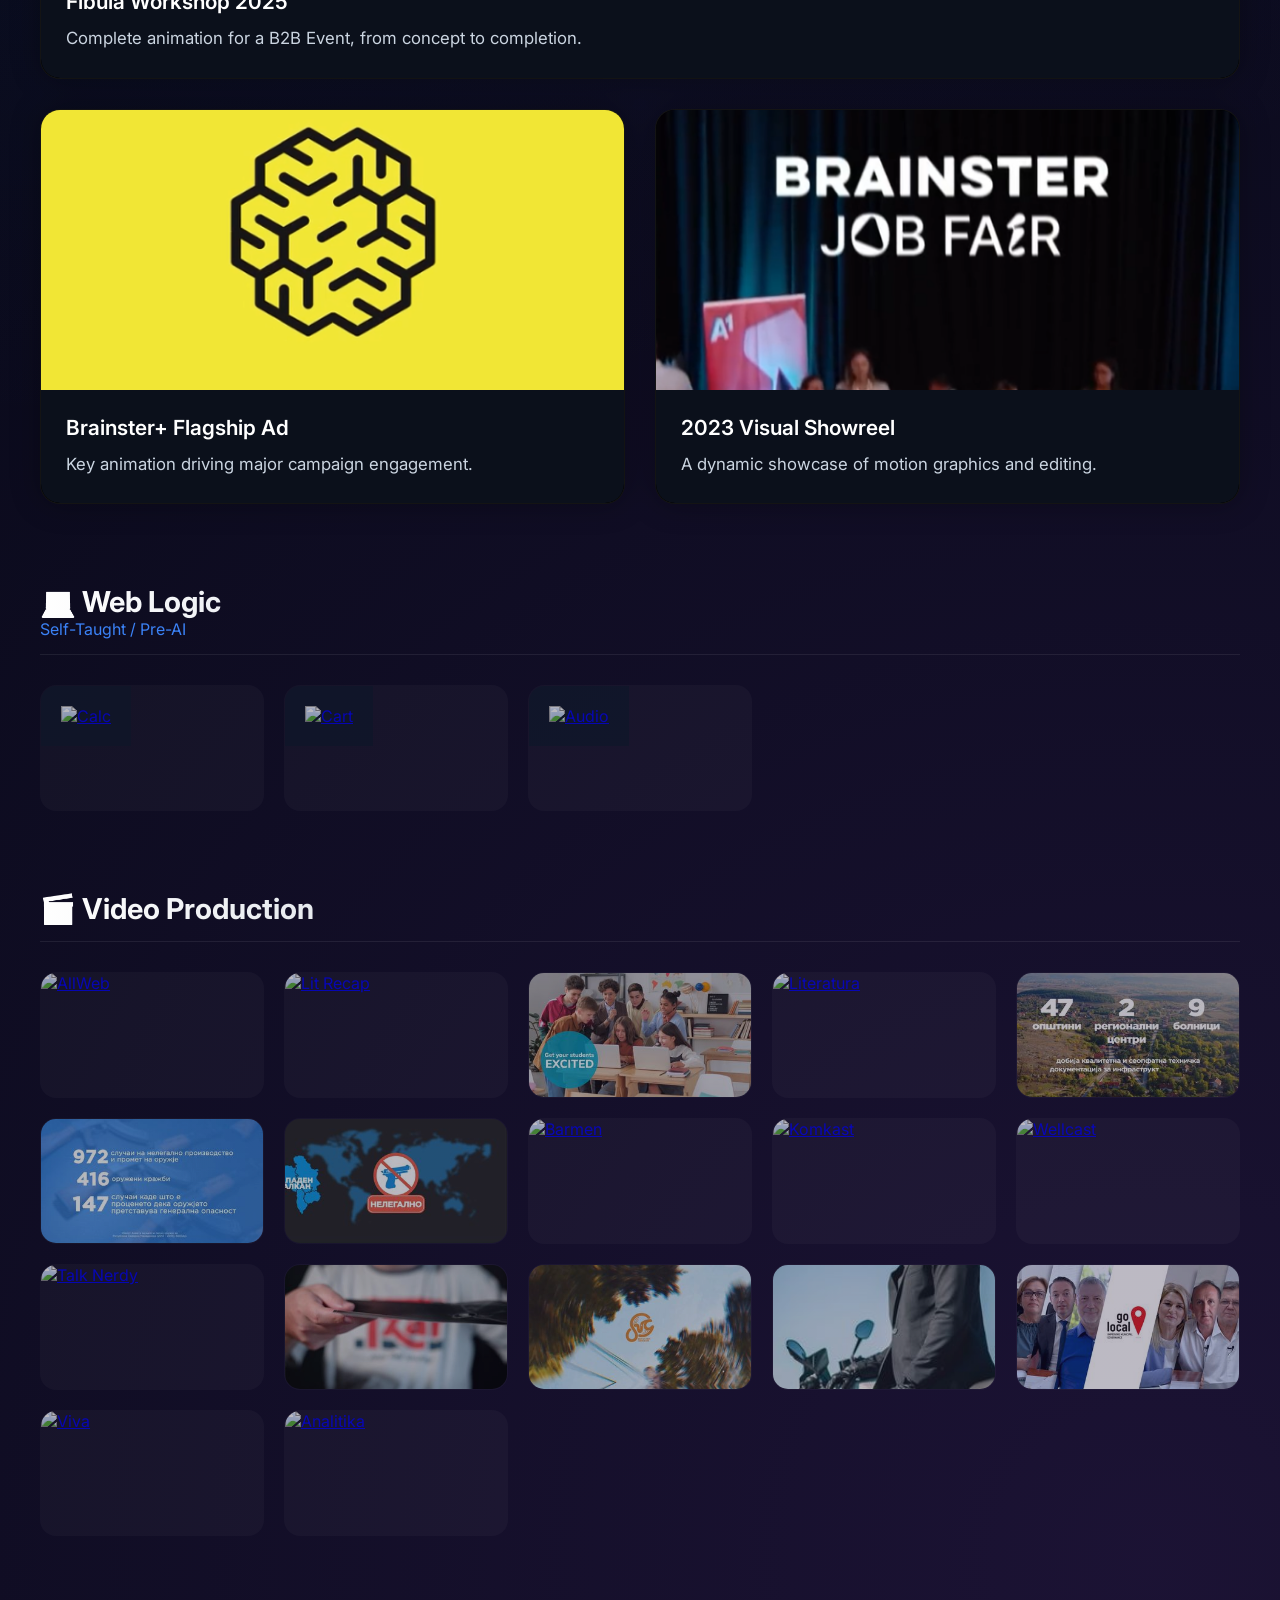
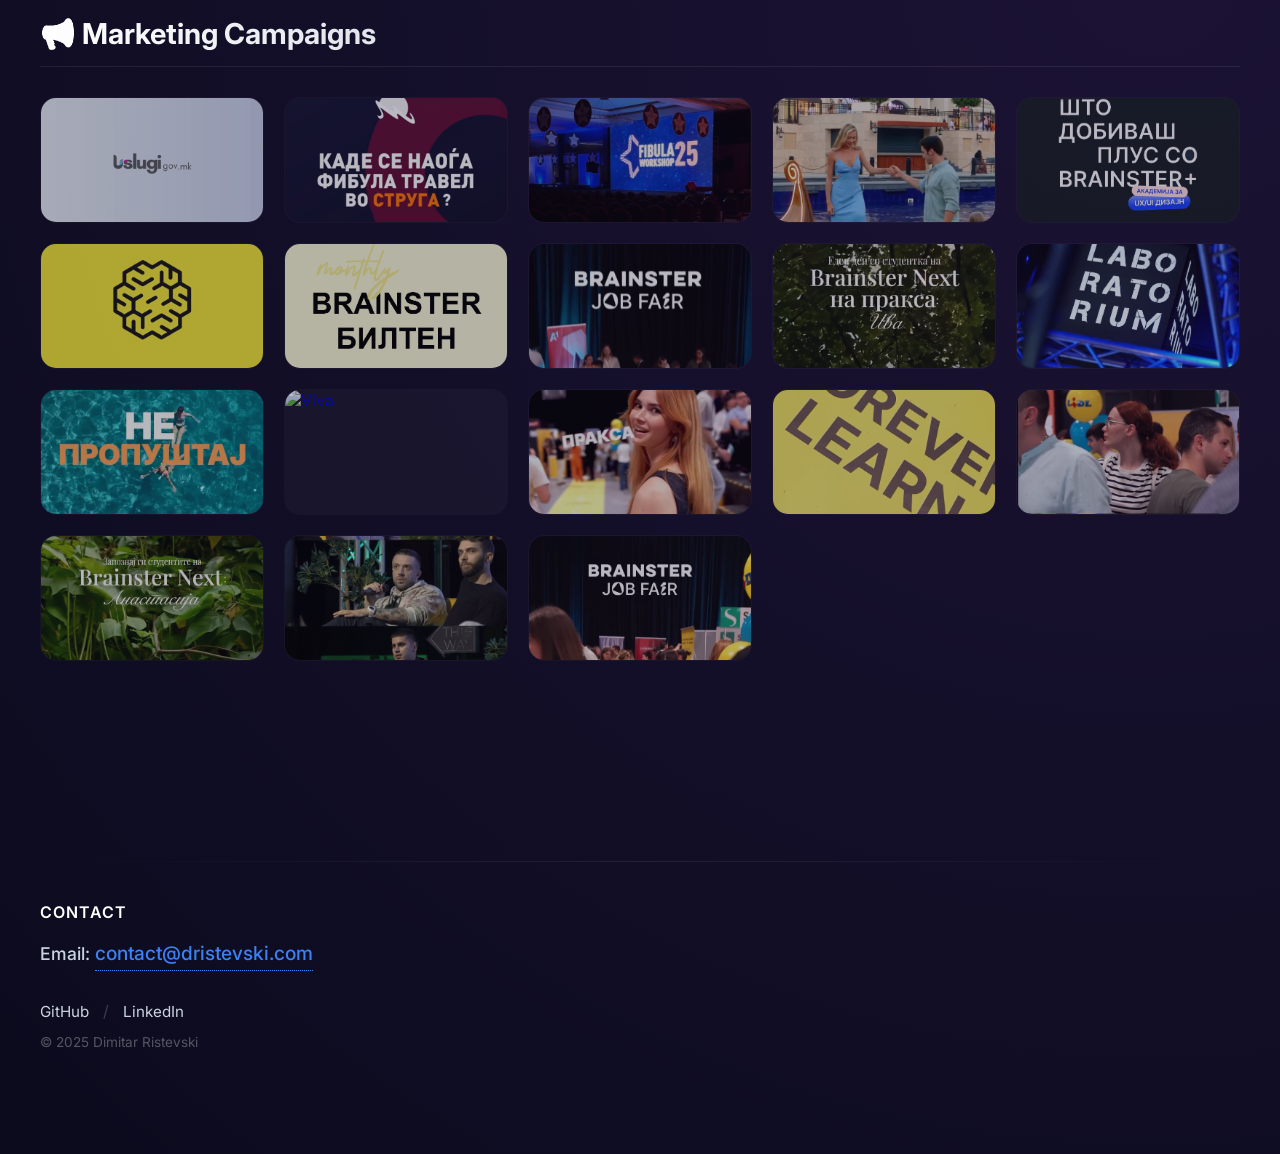
==== commit f39b43b3: "Update index.html" ====
--- a/index.html
+++ b/index.html
@@ -193,10 +193,11 @@
 
         .video-card.full-width {
             grid-column: 1 / -1;
-            cursor: default; 
+            cursor: pointer; 
+
         }
         .video-card.full-width:hover {
-            transform: none; 
+            transform: scale(1.01);
             border-color: var(--glass-border);
         }
 
@@ -497,9 +498,8 @@
 </div>
 <div class="video-grid animate-up d-1">
 
-    <div class="video-card full-width">
-<a href="https://youtu.be/QgNXHDOZfy8" target="_blank" class="video-card">
-        <video autoplay loop muted playsinline poster="images/fibstar.mp4">
+<a href="https://youtu.be/QgNXHDOZfy8" target="_blank" class="video-card full-width">
+        <video autoplay loop muted playsinline>
             <source src="images/fibstar.mp4" type="video/mp4">
         </video>
         <div class="video-meta">
@@ -507,7 +507,6 @@
             <p>Complete animation for a B2B Event, from concept to completion. </p>
         </div>
     </a>
-    </div>
 
     <a href="https://youtu.be/tKv0Y_P9Ivg" target="_blank" class="video-card">
         <video autoplay loop muted playsinline poster="images/bmini.png">
@@ -918,3 +917,4 @@
 </body>
 </html>
 
+
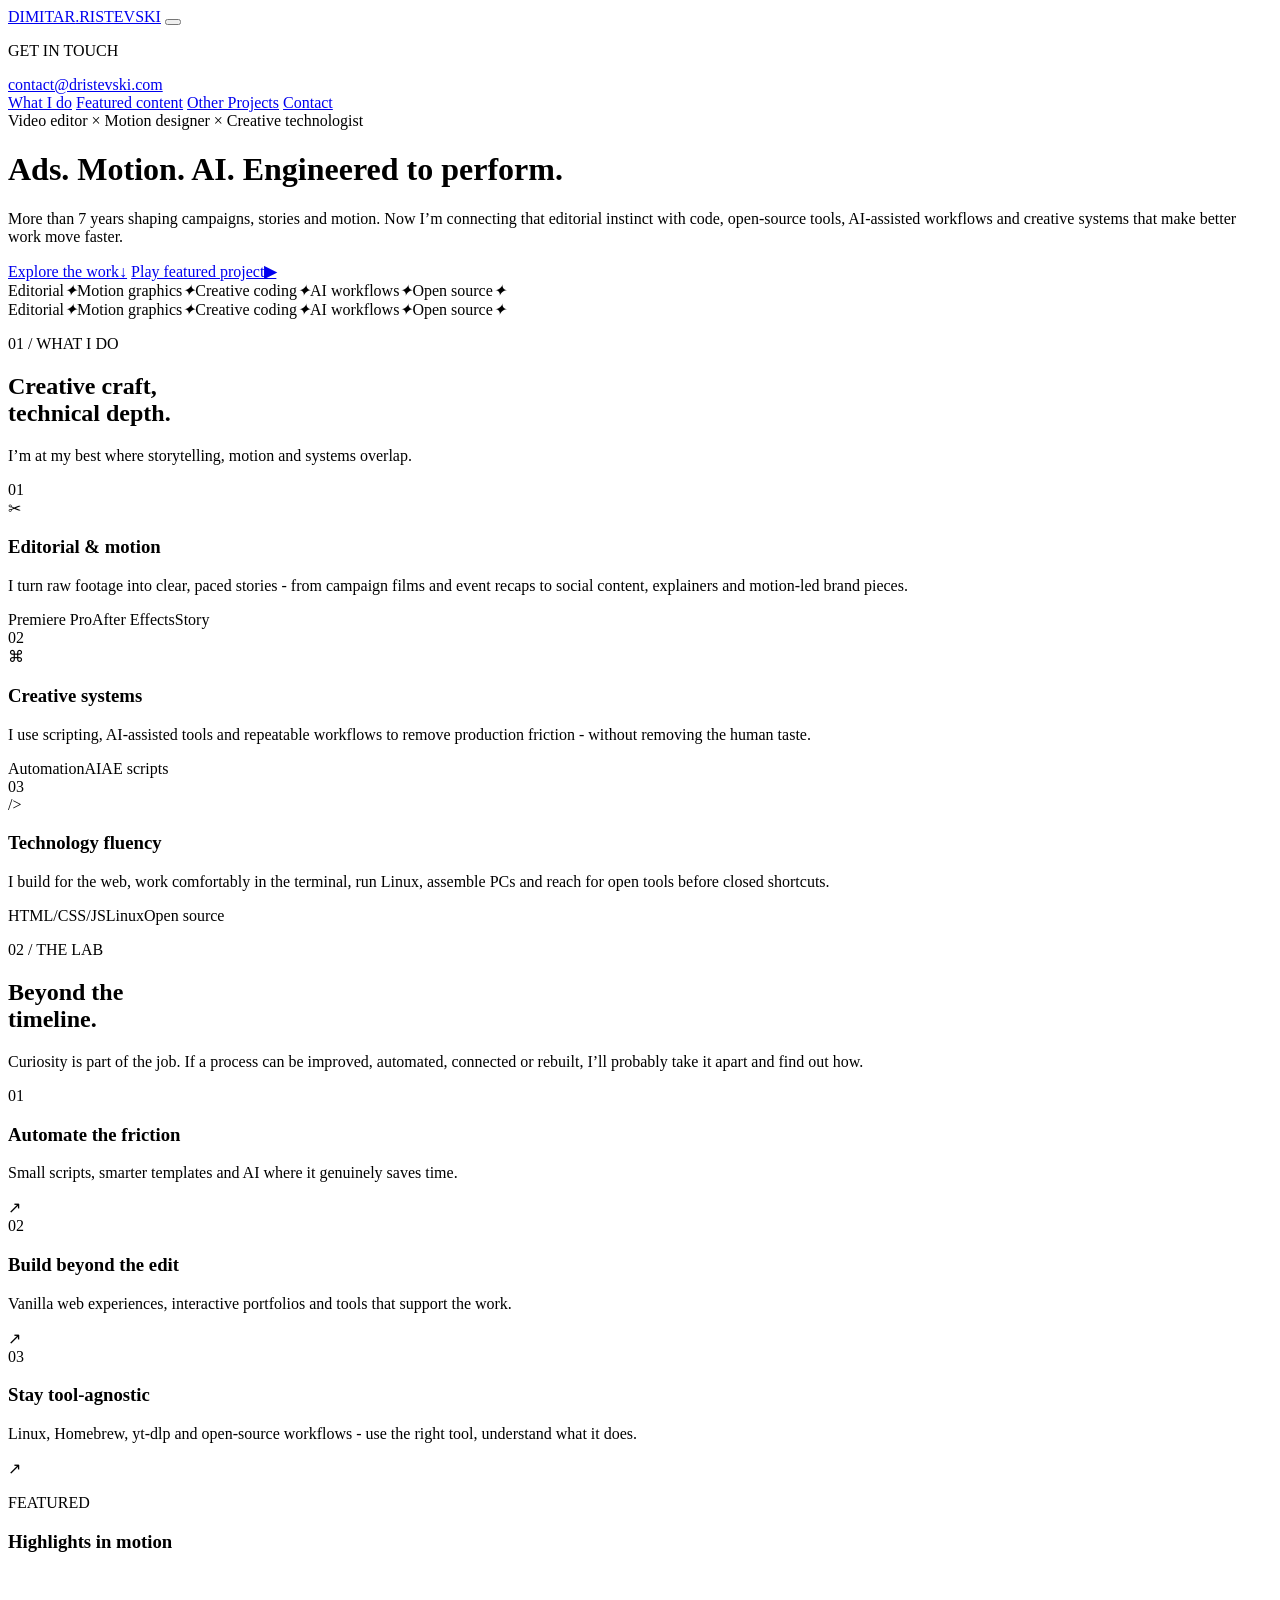
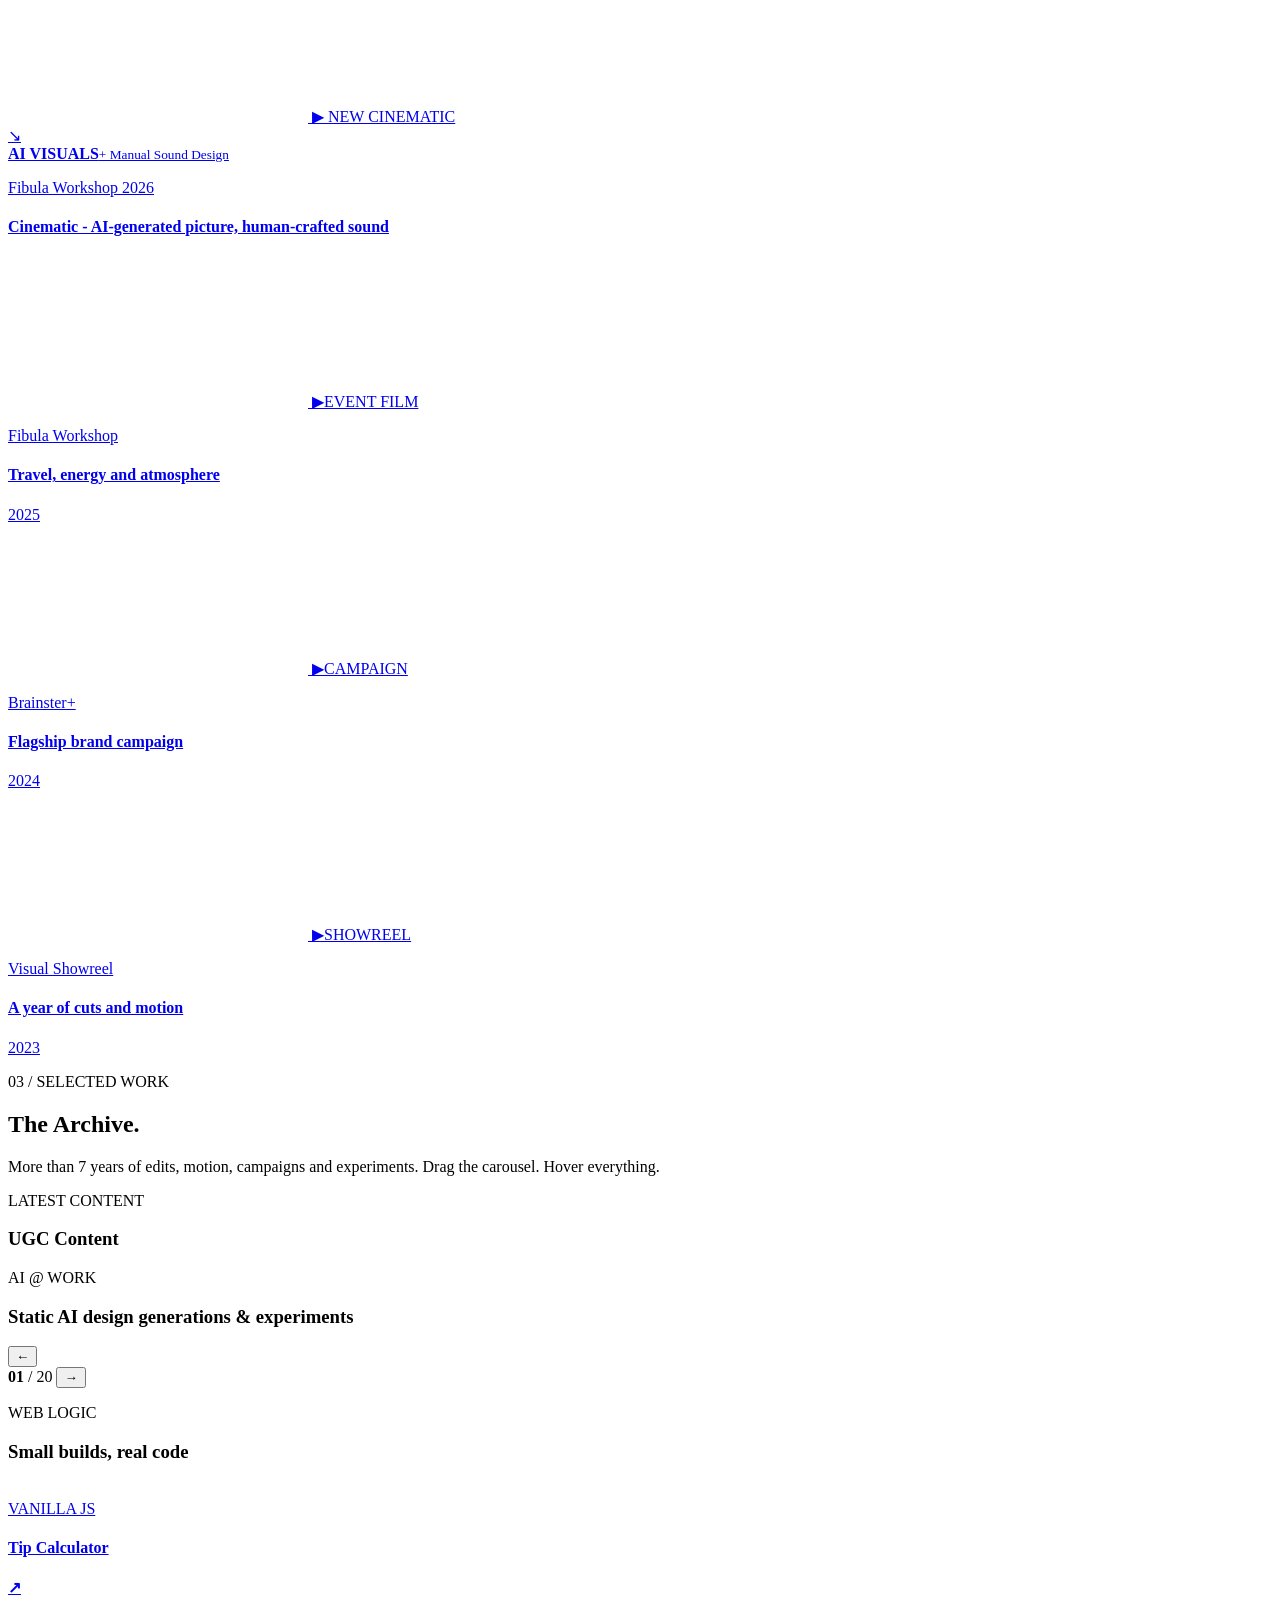
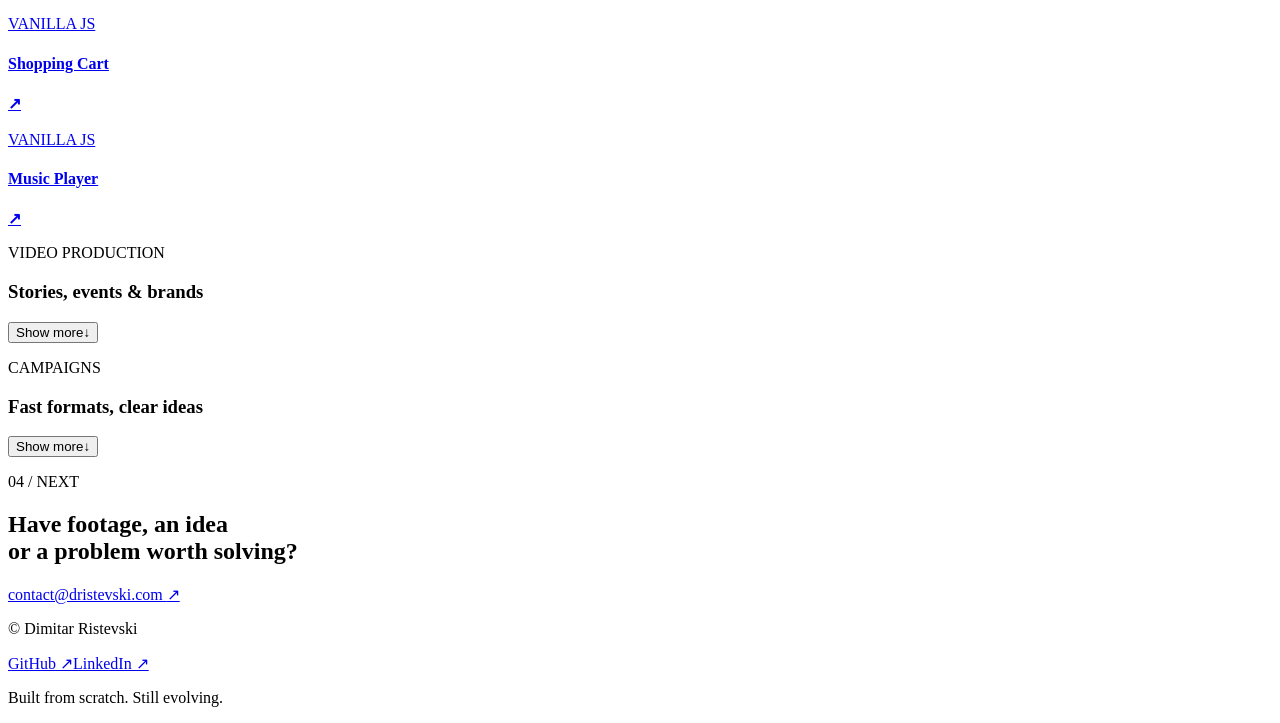
==== commit ac75c780: "Update index.html" ====
--- a/index.html
+++ b/index.html
@@ -1,920 +1,313 @@
-<!DOCTYPE html>
+<!doctype html>
 <html lang="en">
 <head>
-    <meta charset="UTF-8">
-    <meta name="viewport" content="width=device-width, initial-scale=1.0">
-    <meta name="theme-color" content="#030712">
-    <meta property="og:image" content="images/thumbnail.png" />
-
-
-    <title>Dimitar Ristevski</title>
-    <link href="https://fonts.googleapis.com/css2?family=Inter:wght@300;400;600;800&display=swap" rel="stylesheet">
-    <style>
-        :root {
-            --bg-dark: #030712;
-            --text-main: #ffffff;
-            --text-muted: #cbd5e1;
-
-            --neon-purple: #a855f7;
-            --neon-blue: #3b82f6;
-            --neon-pink: #ec4899;
-
-            --glass-bg: rgba(17, 24, 39, 0.7);
-            --glass-border: rgba(255, 255, 255, 0.08);
-
-            --gradient-glow: linear-gradient(135deg, var(--neon-purple), var(--neon-blue));
-        }
-
-        * { margin: 0; padding: 0; box-sizing: border-box; font-family: 'Inter', sans-serif; }
-
-        html { scroll-behavior: smooth; }
-
-        body {
-            background-color: var(--bg-dark);
-            color: var(--text-main);
-            overflow-x: hidden;
-            background-image:
-                radial-gradient(circle at 10% 20%, rgba(59, 130, 246, 0.15), transparent 50%),
-                radial-gradient(circle at 90% 80%, rgba(168, 85, 247, 0.15), transparent 50%);
-            min-height: 100vh;
-            -webkit-font-smoothing: antialiased;
-        }
-
-        .particles {
-            position: fixed; top: 0; left: 0; width: 100%; height: 100%;
-            background-image: radial-gradient(rgba(255,255,255,0.1) 1px, transparent 1px);
-            background-size: 40px 40px;
-            pointer-events: none; z-index: -1;
-            mask-image: radial-gradient(circle at 50% 50%, black 40%, transparent 100%);
-        }
-
-        .container { max-width: 1200px; margin: 0 auto; padding: 0 24px; }
-        .section-spacer { padding: 100px 0; }
-
-        h1 {
-            font-size: 4rem; font-weight: 900; line-height: 1.1; margin-bottom: 25px; letter-spacing: -0.03em;
-            text-shadow: 0 0 40px rgba(59, 130, 246, 0.3);
-        }
-        h2 { font-size: 2.2rem; margin-bottom: 40px; font-weight: 700; display: flex; align-items: center; gap: 15px;}
-        h3 { font-size: 1.3rem; margin-bottom: 10px; color: #fff; font-weight: 600; }
-        p { color: var(--text-muted); line-height: 1.7; font-size: 1.05rem; }
-
-        .text-gradient {
-            background: linear-gradient(to right, #60a5fa, #c084fc, #f472b6);
-            -webkit-background-clip: text;
-            -webkit-text-fill-color: transparent;
-            background-size: 200% auto;
-            animation: shimmer 5s linear infinite;
-        }
-        @keyframes shimmer { to { background-position: 200% center; } }
-
-        nav {
-            padding: 20px 0; display: flex; justify-content: space-between; align-items: center;
-            position: sticky; top: 0; z-index: 100;
-            backdrop-filter: blur(20px); background: rgba(3, 7, 18, 0.8);
-            border-bottom: 1px solid var(--glass-border);
-        }
-        .nav-logo { font-weight: 900; font-size: 1.5rem; letter-spacing: -1px; color: white; }
-        .nav-links { display: flex; align-items: center; }
-        .nav-links a { margin-left: 30px; color: var(--text-muted); text-decoration: none; font-size: 0.95rem; transition: 0.3s; font-weight: 500;}
-        .nav-links a:hover { color: white; text-shadow: 0 0 8px rgba(255,255,255,0.5); }
-
-        .hero-buttons { display: flex; gap: 15px; flex-wrap: wrap; margin-top: 20px; }
-        .btn { display: inline-flex; align-items: center; justify-content: center; padding: 14px 32px; border-radius: 50px; font-weight: 600; text-decoration: none; transition: 0.3s; }
-        .btn-primary {
-            background: white; color: black;
-            box-shadow: 0 0 25px rgba(255,255,255,0.2);
-        }
-        .btn-primary:hover { transform: scale(1.05); box-shadow: 0 0 40px rgba(255,255,255,0.4); }
-        .btn-outline { border: 1px solid rgba(255,255,255,0.3); color: white; }
-        .btn-outline:hover { background: rgba(255,255,255,0.1); border-color: white; }
-
-        .bento-grid {
-            display: grid; grid-template-columns: repeat(auto-fit, minmax(320px, 1fr)); gap: 30px; width: 100%;
-        }
-
-        .glow-card {
-            background: var(--glass-bg);
-            border: 1px solid var(--glass-border);
-            border-radius: 24px;
-            padding: 35px;
-            position: relative;
-            overflow: hidden;
-            transition: all 0.4s ease;
-            backdrop-filter: blur(10px);
-        }
-
-        .glow-card::before {
-            content: ''; position: absolute; top: 0; left: 0; width: 100%; height: 100%;
-            border-radius: 24px; padding: 2px;
-            background: linear-gradient(45deg, transparent 50%, rgba(168, 85, 247, 0.3), rgba(59, 130, 246, 0.3));
-            -webkit-mask: linear-gradient(#fff 0 0) content-box, linear-gradient(#fff 0 0);
-            -webkit-mask-composite: xor; mask-composite: exclude;
-            pointer-events: none; opacity: 0.5; transition: opacity 0.4s;
-        }
-        .glow-card:hover { transform: translateY(-8px); box-shadow: 0 20px 50px -10px rgba(0,0,0,0.5); }
-        .glow-card:hover::before { opacity: 1; }
-
-        .icon-box {
-            font-size: 2rem; margin-bottom: 20px;
-            background: linear-gradient(135deg, rgba(255,255,255,0.1), rgba(255,255,255,0.02));
-            width: 60px; height: 60px; border-radius: 16px;
-            display: flex; align-items: center; justify-content: center;
-            border: 1px solid var(--glass-border);
-            box-shadow: 0 4px 20px rgba(0,0,0,0.2);
-        }
-
-        .progress-container { width: 100%; height: 6px; background: rgba(255,255,255,0.05); border-radius: 10px; margin-top: 20px; overflow: hidden; }
-        .progress-bar {
-            height: 100%; width: 35%; border-radius: 10px;
-            background: linear-gradient(90deg, var(--neon-blue), var(--neon-purple));
-            box-shadow: 0 0 15px var(--neon-purple);
-            position: relative; overflow: hidden;
-        }
-        .progress-bar::after {
-            content: ''; position: absolute; top: 0; left: 0; width: 100%; height: 100%;
-            background: linear-gradient(90deg, transparent, rgba(255,255,255,0.4), transparent);
-            transform: translateX(-100%); animation: shine-bar 2s infinite;
-        }
-        @keyframes shine-bar { 100% { transform: translateX(100%); } }
-
-        .ai-section { margin-bottom: 80px; position: relative; height: 500px; display: flex; flex-direction: column; justify-content: center; overflow: hidden; }
-        .carousel-container {
-            position: relative; height: 100%; width: 100%;
-            perspective: 1000px; transform-style: preserve-3d;
-            display: flex; align-items: center; justify-content: center;
-            cursor: grab;
-            touch-action: pan-y;
-        }
-
-        .carousel-container:active {
-            cursor: grabbing;
-        }
-        .carousel-card {
-            position: absolute;
-            width: 280px; height: 380px;
-            background: #000;
-            backface-visibility: hidden;
-            -webkit-backface-visibility: hidden;
-            will-change: transform, opacity;
-            transform-style: preserve-3d;
-            -webkit-transform-style: preserve-3d;
-            border-radius: 20px;
-            border: 2px solid rgba(255,255,255,0.1);
-            box-shadow: 0 10px 30px rgba(0,0,0,0.8);
-            transition: all 0.5s ease-out;
-            cursor: pointer;
-            overflow: hidden;
-            display: block;
-        }
-
-        .carousel-card img { width: 100%; height: 100%; object-fit: cover; display: block; user-select: none;
-            -webkit-user-drag: none; }
-
-        .video-grid {
-            display: grid; grid-template-columns: repeat(auto-fit, minmax(450px, 1fr)); gap: 30px;
-            margin-bottom: 60px;
-        }
-
-        .video-card {
-            background: #000;
-            border-radius: 20px;
-            overflow: hidden;
-            border: 1px solid var(--glass-border);
-            box-shadow: 0 0 30px rgba(0,0,0,0.3);
-            transition: transform 0.3s, border-color 0.3s;
-            display: flex; flex-direction: column;
-            text-decoration: none; color: inherit; cursor: pointer;
-        }
-
-        .video-card:hover { transform: scale(1.02); border-color: var(--neon-blue); }
-        .video-card video { width: 100%; height: 280px; object-fit: cover; background: #000; pointer-events: none; }
-        .video-meta { padding: 25px; background: var(--glass-bg); backdrop-filter: blur(10px); }
-
-        .video-card.full-width {
-            grid-column: 1 / -1;
-            cursor: pointer; 
-
-        }
-        .video-card.full-width:hover {
-            transform: scale(1.01);
-            border-color: var(--glass-border);
-        }
-
-        .iframe-wrapper {
-            width: 100%;
-            aspect-ratio: 16 / 9; 
-            max-height: 480px;
-            background: #000;
-            border-bottom: 1px solid var(--glass-border);
-        }
-        .iframe-wrapper iframe {
-            width: 100%;
-            height: 100%;
-            border: none;
-        }
-
-        .archive-header {
-            margin-top: 80px; margin-bottom: 30px; border-bottom: 1px solid var(--glass-border);
-            padding-bottom: 15px;
-            justify-content: space-between; align-items: end;
-        }
-        .archive-title { font-size: 1.8rem; font-weight: 700; background: linear-gradient(to right, #fff, #94a3b8); -webkit-background-clip: text; -webkit-text-fill-color: transparent;}
-
-        .creative-grid { display: grid; grid-template-columns: repeat(auto-fill, minmax(220px, 1fr)); gap: 20px; }
-
-        .mini-card {
-            background: rgba(255,255,255,0.03); border-radius: 16px; overflow: hidden; position: relative;
-            aspect-ratio: 16/9; cursor: pointer; border: 1px solid transparent; transition: 0.3s;
-        }
-        .mini-card:hover { border-color: var(--neon-purple); transform: translateY(-5px); z-index: 10; box-shadow: 0 10px 40px rgba(168, 85, 247, 0.2); }
-        .mini-card img { width: 100%; height: 100%; object-fit: cover; opacity: 0.7; transition: 0.5s; }
-        .mini-card:hover img { opacity: 1; transform: scale(1.1); }
-
-        .mini-overlay {
-            position: absolute; bottom: 0; left: 0; right: 0; padding: 15px;
-            background: linear-gradient(to top, #000, transparent);
-            color: white; font-size: 0.85rem; font-weight: 600;
-            transform: translateY(100%); transition: 0.3s;
-        }
-        .mini-card:hover .mini-overlay { transform: translateY(0); }
-
-        .animate-up { opacity: 0; transform: translateY(30px); animation: fadeInUp 0.8s forwards; }
-        @keyframes fadeInUp { to { opacity: 1; transform: translateY(0); } }
-        .d-1 { animation-delay: 0.1s; } .d-2 { animation-delay: 0.2s; } .d-3 { animation-delay: 0.3s; }
-
-        .footer-divider {
-            width: 100%;
-            height: 1px;
-            background: linear-gradient(to right, transparent, var(--glass-border), transparent);
-            margin-bottom: 40px;
-        }
-
-        .footer-content {
-            display: flex;
-            justify-content: space-between;
-            align-items: flex-end;
-        }
-
-        .text-link {
-            color: var(--neon-blue);
-            text-decoration: none;
-            border-bottom: 1px dotted var(--neon-blue);
-            transition: 0.3s;
-        }
-
-        .text-link:hover {
-            color: #fff;
-            border-bottom: 1px solid #fff;
-        }
-
-        .social-links-text a {
-            color: var(--text-muted);
-            text-decoration: none;
-            font-size: 0.95rem;
-            transition: 0.3s;
-        }
-
-        .social-links-text a:hover {
-            color: #fff;
-            text-decoration: underline;
-        }
-
-        .separator {
-            margin: 0 10px;
-            color: rgba(255,255,255,0.2);
-        }
-
-        @media (max-width: 768px) {
-
-            body { margin: 0 25px ; }
-
-            .container { padding: 10px 12px; }
-            .section-spacer { padding: 40px 0; }
-
-            .nav-links {
-                display: none;
-                padding-top: 40px;
-                padding-bottom: 25px;
-                flex-direction: column;
-                gap: 15px;
+  <meta charset="utf-8">
+  <meta name="viewport" content="width=device-width, initial-scale=1">
+  <meta name="description" content="Dimitar Ristevski - video editor, motion designer and creative technologist combining storytelling, code and smarter production systems.">
+  <meta name="referrer" content="no-referrer">
+  <meta name="theme-color" content="#030712">
+  <title>Dimitar Ristevski - Creative Technologist & Video Editor</title>
+  <link rel="preconnect" href="https://fonts.googleapis.com">
+  <link rel="preconnect" href="https://fonts.gstatic.com" crossorigin>
+  <link href="https://fonts.googleapis.com/css2?family=Inter:wght@400;500;600;700;800;900&display=swap" rel="stylesheet">
+  <link rel="stylesheet" href="styles.css">
+</head>
+<body data-build="local-v7">
+  <div class="ambient-field ambient-field-sharp" aria-hidden="true"></div>
+  <div class="ambient-field ambient-field-blurred" aria-hidden="true"></div>
+  <div class="scroll-progress" aria-hidden="true"></div>
+  <div class="cursor-glow" aria-hidden="true"></div>
+  <div class="cursor-dot" aria-hidden="true"></div>
+
+  <nav class="site-nav">
+    <div class="container nav-inner">
+      <a class="nav-logo magnetic" href="#top" aria-label="Back to top">DIMITAR<span>.RISTEVSKI</span></a>
+      <button class="menu-toggle" type="button" aria-label="Open menu" aria-controls="site-menu" aria-expanded="false">
+        <span></span>
+        <span></span>
+      </button>
+    </div>
+  </nav>
+
+  <div class="site-menu" id="site-menu" aria-hidden="true">
+    <div class="container menu-inner">
+      <div class="menu-contact">
+        <p>GET IN TOUCH</p>
+        <a href="mailto:contact@dristevski.com">contact@dristevski.com</a>
+      </div>
+      <div class="menu-links">
+        <a href="#focus">What I do</a>
+        <a href="#featured">Featured content</a>
+        <a href="#archive">Other Projects</a>
+        <a href="#contact">Contact</a>
+      </div>
+    </div>
+  </div>
+
+  <main id="top">
+    <header class="hero container section-spacer">
+      <div class="eyebrow reveal">
+        <span class="eyebrow-pulse"></span>
+        Video editor × Motion designer × Creative technologist
+      </div>
+
+      <h1 class="hero-title reveal" data-delay="80">
+        <span class="hero-line" data-parallax="-0.018">Ads. Motion. AI.</span>
+        <span class="hero-line text-gradient" data-parallax="0.022">Engineered to perform.</span>
+      </h1>
+
+      <div class="hero-bottom reveal" data-delay="160">
+        <p class="hero-copy">
+          More than 7 years shaping campaigns, stories and motion. Now I’m connecting that editorial instinct with code, open-source tools, AI-assisted workflows and creative systems that make better work move faster.
+        </p>
+        <div class="hero-actions">
+          <a class="btn btn-primary magnetic" href="#archive"><span>Explore the work</span><b>↓</b></a>
+          <a class="btn btn-ghost magnetic" href="https://www.youtube.com/watch?v=JraB2J3aNh8" target="_blank" rel="noreferrer"><span>Play featured project</span><b>▶</b></a>
+        </div>
+      </div>
+
+      <div class="hero-marquee reveal" data-delay="260" aria-label="Capabilities">
+        <div class="marquee-track">
+          <div class="marquee-group">
+            <span>Editorial</span><i>✦</i><span>Motion graphics</span><i>✦</i><span>Creative coding</span><i>✦</i><span>AI workflows</span><i>✦</i><span>Open source</span><i>✦</i>
+          </div>
+          <div class="marquee-group" aria-hidden="true">
+            <span>Editorial</span><i>✦</i><span>Motion graphics</span><i>✦</i><span>Creative coding</span><i>✦</i><span>AI workflows</span><i>✦</i><span>Open source</span><i>✦</i>
+          </div>
+        </div>
+      </div>
+    </header>
+
+    <section id="focus" class="container section-spacer">
+      <div class="section-heading reveal">
+        <p class="section-index">01 / WHAT I DO</p>
+        <h2>Creative craft,<br><span class="text-gradient">technical depth.</span></h2>
+        <p>I’m at my best where storytelling, motion and systems overlap.</p>
+      </div>
+
+      <div class="bento-grid">
+        <article class="glow-card card-wide reveal tilt-card" data-delay="50">
+          <div class="card-number">01</div>
+          <div class="icon-box">✂</div>
+          <h3>Editorial & motion</h3>
+          <p>I turn raw footage into clear, paced stories - from campaign films and event recaps to social content, explainers and motion-led brand pieces.</p>
+          <div class="card-tags"><span>Premiere Pro</span><span>After Effects</span><span>Story</span></div>
+        </article>
+
+        <article class="glow-card reveal tilt-card" data-delay="110">
+          <div class="card-number">02</div>
+          <div class="icon-box">⌘</div>
+          <h3>Creative systems</h3>
+          <p>I use scripting, AI-assisted tools and repeatable workflows to remove production friction - without removing the human taste.</p>
+          <div class="card-tags"><span>Automation</span><span>AI</span><span>AE scripts</span></div>
+        </article>
+
+        <article class="glow-card reveal tilt-card" data-delay="170">
+          <div class="card-number">03</div>
+          <div class="icon-box">/&gt;</div>
+          <h3>Technology fluency</h3>
+          <p>I build for the web, work comfortably in the terminal, run Linux, assemble PCs and reach for open tools before closed shortcuts.</p>
+          <div class="card-tags"><span>HTML/CSS/JS</span><span>Linux</span><span>Open source</span></div>
+        </article>
+      </div>
+    </section>
+
+    <section id="lab" class="lab-section section-spacer">
+      <div class="container">
+        <div class="section-heading split-heading reveal">
+          <div>
+            <p class="section-index">02 / THE LAB</p>
+            <h2>Beyond the<br><span class="text-gradient">timeline.</span></h2>
+          </div>
+          <p>Curiosity is part of the job. If a process can be improved, automated, connected or rebuilt, I’ll probably take it apart and find out how.</p>
+        </div>
+
+        <div class="lab-list">
+          <article class="lab-row reveal tilt-card">
+            <span class="lab-count">01</span>
+            <div><h3>Automate the friction</h3><p>Small scripts, smarter templates and AI where it genuinely saves time.</p></div>
+            <span class="lab-arrow">↗</span>
+          </article>
+          <article class="lab-row reveal tilt-card" data-delay="70">
+            <span class="lab-count">02</span>
+            <div><h3>Build beyond the edit</h3><p>Vanilla web experiences, interactive portfolios and tools that support the work.</p></div>
+            <span class="lab-arrow">↗</span>
+          </article>
+          <article class="lab-row reveal tilt-card" data-delay="140">
+            <span class="lab-count">03</span>
+            <div><h3>Stay tool-agnostic</h3><p>Linux, Homebrew, yt-dlp and open-source workflows - use the right tool, understand what it does.</p></div>
+            <span class="lab-arrow">↗</span>
+          </article>
+        </div>
+      </div>
+    </section>
+
+    <section class="container section-spacer archive">
+      <section id="featured" class="archive-block highlights-block">
+        <div class="subsection-title highlights-heading reveal">
+          <div><p>FEATURED</p></div>
+          <h3>Highlights in motion</h3>
+        </div>
+        <div class="video-grid featured-grid">
+          <a class="video-card featured-card featured-hero reveal tilt-card" href="https://www.youtube.com/watch?v=JraB2J3aNh8" target="_blank" rel="noreferrer">
+            <div class="media-frame placeholder-frame">
+              <video src="https://dristevski.com/images/fibAI.mp4" autoplay muted loop playsinline preload="metadata">
+                <span class="placeholder-year">2026</span>
+                <span class="placeholder-title">FIBULA<br>WORKSHOP</span>
+                <span class="placeholder-note">AI Cinematic</span>
+              </video>
+              <span class="play-button">▶</span>
+              <span class="project-type">NEW CINEMATIC</span>
+              <div class="ai-callout">
+                <span class="ai-callout-arrow">↘</span>
+                <div><strong>AI VISUALS</strong><small>+ Manual Sound Design</small></div>
+              </div>
+            </div>
+            <div class="project-meta feature-meta">
+              <div><p>Fibula Workshop 2026</p><h4>Cinematic - AI-generated picture, human-crafted sound</h4></div>
+            </div>
+          </a>
+          <a class="video-card featured-card reveal tilt-card" href="https://youtu.be/QgNXHDOZfy8" target="_blank" rel="noreferrer">
+            <div class="media-frame">
+              <video src="https://dristevski.com/images/fibstar.mp4" autoplay muted loop playsinline preload="metadata"></video>
+              <span class="play-button">▶</span><span class="project-type">EVENT FILM</span>
+            </div>
+            <div class="project-meta"><div><p>Fibula Workshop</p><h4>Travel, energy and atmosphere</h4></div><span>2025</span></div>
+          </a>
+          <a class="video-card featured-card reveal tilt-card" data-delay="80" href="https://youtu.be/tKv0Y_P9Ivg" target="_blank" rel="noreferrer">
+            <div class="media-frame">
+              <video src="https://dristevski.com/images/bvid.mp4" poster="https://dristevski.com/images/bmini.png" autoplay muted loop playsinline preload="metadata"></video>
+              <span class="play-button">▶</span><span class="project-type">CAMPAIGN</span>
+            </div>
+            <div class="project-meta"><div><p>Brainster+</p><h4>Flagship brand campaign</h4></div><span>2024</span></div>
+          </a>
+          <a class="video-card featured-card reveal tilt-card" data-delay="160" href="https://www.youtube.com/watch?v=yUJAUBe0hZQ" target="_blank" rel="noreferrer">
+            <div class="media-frame">
+              <video src="https://dristevski.com/images/portfoliovid.mp4" poster="https://dristevski.com/images/bjf.png" autoplay muted loop playsinline preload="metadata"></video>
+              <span class="play-button">▶</span><span class="project-type">SHOWREEL</span>
+            </div>
+            <div class="project-meta"><div><p>Visual Showreel</p><h4>A year of cuts and motion</h4></div><span>2023</span></div>
+          </a>
+        </div>
+      </section>
+
+      <div id="archive" class="archive-header reveal">
+        <p class="section-index">03 / SELECTED WORK</p>
+        <h2>The <span class="text-gradient">Archive.</span></h2>
+        <p>More than 7 years of edits, motion, campaigns and experiments. Drag the carousel. Hover everything.</p>
+      </div>
+
+      <section class="latest-reels archive-block">
+        <div class="subsection-title latest-reels-heading reveal">
+          <div><p>LATEST CONTENT</p></div>
+          <h3>UGC Content</h3>
+        </div>
+        <script type="application/json" id="ugc-content">
+          [
+            {
+              "title": "SoCal Skin & Surgery",
+              "thumbnail": "https://dristevski.com/images/socal1.jpg",
+              "link": "https://www.instagram.com/socalskinsurg/reel/DaN0miViXnL/"
+            },
+            {
+              "title": "New Wave Dermatology",
+              "thumbnail": "https://dristevski.com/images/newwave1.jpg",
+              "link": "https://www.instagram.com/reel/DanrgObgX45/"
+            },
+            {
+              "title": "Prime Dermatology",
+              "thumbnail": "https://dristevski.com/images/prime1.jpg",
+              "link": "https://www.instagram.com/reel/DbV7TdLCWv6/"
             }
-            nav { justify-content: center; }
-            .nav-links {
-                width: 100%;
-                justify-content: center;
-                gap: 20px;
-            }
-            .nav-links a { margin-left: 0; font-size: 0.9rem; }
-
-            header {
-                text-align: left;
-                display: flex;
-                flex-direction: column;
-                padding-top: 40px;
-            }
-
-            h1 {
-                font-size: 2rem;
-                margin-left: -2px;
-            }
-
-            header p {
-                font-size: 1.1rem;
-                margin-bottom: 40px;
-                text-align: left;
-            }
-
-            .hero-buttons {
-                flex-direction: column;
-                width: 100%;
-                align-items: flex-start;
-                gap: 16px;
-            }
-            .btn { width: 100%; }
-
-            section h2 {
-                flex-direction: column;
-                align-items: flex-start;
-                text-align: left;
-                gap: 10px;
-            }
-
-            .bento-grid { grid-template-columns: 1fr; gap: 24px; }
-            .video-grid { grid-template-columns: 1fr; gap: 30px; }
-            .creative-grid {
-                grid-template-columns: repeat(2, 1fr);
-                gap: 12px;
-            }
-
-            .ai-section { height: 420px; }
-            .carousel-card { width: 200px; height: 280px; }
-            .video-card video { height: 210px; }
-            .mini-overlay {
-                transform: translateY(0);
-                padding: 10px;
-                font-size: 0.75rem;
-                background: linear-gradient(to top, rgba(0,0,0,0.9), transparent);
-            }
-            h2 { font-size: 1.7rem; }
-            .ai-section h3 { font-size: 1rem !important; }
-            p { font-size: 1rem !important; }
-            .archive-title { font-size: 1.4rem;}
-
-            #archive h2 {
-                align-items: center !important;
-                text-align: center !important;
-                justify-content: center !important;
-                width: 100%;
-            }
-
-            .video-card.full-width {
-                grid-column: auto;
-            }
-        }
-
-        #archive > div:first-child { text-align: center !important; }
-
-        #archive .ai-section h3 { text-align: center !important; }
-
-        .footer-content {
-            flex-direction: column;
-            align-items: flex-start;
-            gap: 30px;
-        }
-
-        .footer-section {
-            text-align: left !important;
-            width: 100%;
-        }
-
-        .text-link {
-            display: inline-block;
-            margin-top: 5px;
-            font-size: 1.2rem;
-        }
-    </style>
-</head>
-<body>
-
-    <div class="particles"></div>
-
-    <nav class="container animate-up">
-        <div class="nav-logo">DIMITAR.RISTEVSKI</div>
-        <div class="nav-links">
-            <a href="#focus">Focus</a>
-            <a href="#lab">The Lab</a>
-            <a href="#archive">Archive</a>
-        </div>
-    </nav>
-
-    <header class="container section-spacer">
-        <div class="animate-up d-1">
-            <div style="display:inline-block; padding:8px 16px; background:rgba(59, 130, 246, 0.1); border:1px solid rgba(59, 130, 246, 0.4); border-radius:30px; color:#60a5fa; font-weight:600; font-size:0.8rem; margin-bottom:20px;">
-                <span style="display:inline-block; width:8px; height:8px; background:#60a5fa; border-radius:50%; margin-right:8px; box-shadow:0 0 10px #60a5fa;"></span>
-                Currently mastering Google Cybersecurity
-            </div>
-            <h1>
-            Technical Operations & <br>
-            <span class="text-gradient">Digital Specialist</span>
-        </h1>
-            <p style="max-width: 650px; margin: 25px 0 35px;">
-                Versatile Technical Specialist with 7 years of experience managing high-stakes digital production pipelines. I have a proven track record in troubleshooting hardware/software, optimizing complex system workflows, and maintaining network reliability. By bridging the gap between system security and professional post-production, I ensure the entire digital lifecycle is efficient, secure, and impactful.
-            </p>
-
-            <div class="hero-buttons">
-                <a href="#lab" class="btn btn-primary">Enter The Lab</a>
-                <a href="https://github.com/dimidimi00" target="_blank" class="btn btn-outline">GitHub Profile</a>
-                <a href="https://www.linkedin.com/in/dimitar-ri/" target="_blank" class="btn btn-outline">LinkedIn</a>
-            </div>
-        </div>
-    </header>
-
-<section id="focus" class="container section-spacer">
-    <h2 class="animate-up">🚀 Current Mission</h2>
-    <div class="bento-grid">
-        <div class="glow-card animate-up d-1">
-            <div class="icon-box">🛡️</div>
-            <h3>Google Cybersecurity Cert</h3>
-            <p>Mastering the foundations: Linux, SQL, and Network Security.</p>
-            <div class="progress-container">
-                <div class="progress-bar"></div>
-            </div>
-            <div style="margin-top:10px; font-size:0.85rem; color:var(--neon-blue); display:flex; justify-content:space-between;">
-                <span>Status: In Progress</span>
-                <span>Mod 3: Network Architecture</span>
-            </div>
-        </div>
-        <div class="glow-card animate-up d-2">
-            <div class="icon-box">🧠</div>
-            <h3>The Pivot Logic</h3>
-            <p>I am translating established troubleshooting logic from high-stakes media pipelines into security telemetry analysis. The medium changes, the logic remains.</p>
-        </div>
-        <div class="glow-card animate-up d-3">
-            <div class="icon-box">🌍</div>
-            <h3>Language Stack</h3>
-            <ul style="list-style:none; margin-top:10px; color:var(--text-muted);">
-                <li style="margin-bottom:5px;">🇺🇸 <strong>English:</strong> Professional</li>
-                <li style="margin-bottom:5px;">🇲🇰 <strong>Macedonian:</strong> Native</li>
-            </ul>
-        </div>
-    </div>
-</section>
-    <section id="lab" class="container section-spacer">
-        <h2 class="animate-up">🧪 The Lab <span style="font-size:1rem; opacity:0.6; margin-left:15px; font-weight:400;">// Hands-on Environment</span></h2>
-        <div class="bento-grid">
-            <div class="glow-card animate-up d-1">
-                <div class="icon-box" style="background: linear-gradient(135deg, #f59e0b22, transparent);">🥧</div>
-                <h3>Network Operations</h3>
-                <p>Deployment of dedicated edge nodes to manage local network infrastructure. Implemented centralized DNS-layer filtering to harden network security, enhance user privacy, and optimize bandwidth by mitigating unsolicited traffic.</p>
-            </div>
-            <div class="glow-card animate-up d-2">
-                <div class="icon-box" style="background: linear-gradient(135deg, #10b98122, transparent);">💻</div>
-                <h3>Web Systems Optimization & Security Hygiene</h3>
-                <p>Reviewing my legacy code to identify how basic DOM interactions can become security vulnerabilities.</p>
-            </div>
-            <div class="glow-card animate-up d-3">
-                <div class="icon-box" style="background: linear-gradient(135deg, #ec489922, transparent);">🐧</div>
-                <h3>Linux CLI Driver</h3>
-                <p>Forcing daily usage of terminal for file management, permissions, and grep searching to build muscle memory.</p>
-            </div>
-        </div>
+          ]
+        </script>
+        <div class="latest-reels-grid" id="latest-reels-grid"></div>
+        <button class="show-more magnetic" id="reels-show-more" type="button" hidden>
+          <span>Show more</span><b>↓</b>
+        </button>
+      </section>
+
+      <section class="ai-section archive-block reveal">
+        <div class="subsection-title">
+          <div><span class="status-dot"></span><p>AI @ WORK</p></div>
+          <h3>Static AI design generations & experiments</h3>
+        </div>
+        <div class="carousel-stage">
+          <div class="carousel-container" id="carousel" aria-label="AI visual project carousel"></div>
+        </div>
+        <div class="carousel-controls">
+          <button class="carousel-button magnetic" id="carousel-prev" type="button" aria-label="Previous project">←</button>
+          <div class="carousel-meter"><span></span></div>
+          <span class="carousel-count"><b id="carousel-current">01</b> / 20</span>
+          <button class="carousel-button magnetic" id="carousel-next" type="button" aria-label="Next project">→</button>
+        </div>
+      </section>
+
+      <section class="archive-block">
+        <div class="subsection-title reveal">
+          <div><p>WEB LOGIC</p></div>
+          <h3>Small builds, real code</h3>
+        </div>
+        <div class="creative-grid">
+          <a class="mini-card reveal tilt-card" href="https://dristevski.com/projects/tip-calculator-eng/index.html" target="_blank" rel="noreferrer">
+            <img src="https://img.icons8.com/fluency/240/calculator.png" alt="" loading="lazy">
+            <div class="mini-overlay"><span>VANILLA JS</span><h4>Tip Calculator</h4><b>↗</b></div>
+          </a>
+          <a class="mini-card reveal tilt-card" data-delay="70" href="https://dristevski.com/projects/shopping-cart/index.html" target="_blank" rel="noreferrer">
+            <img src="https://img.icons8.com/fluency/240/shopping-cart.png" alt="" loading="lazy">
+            <div class="mini-overlay"><span>VANILLA JS</span><h4>Shopping Cart</h4><b>↗</b></div>
+          </a>
+          <a class="mini-card reveal tilt-card" data-delay="140" href="https://dristevski.com/projects/music-player-app/index.html" target="_blank" rel="noreferrer">
+            <img src="https://img.icons8.com/fluency/240/audio-wave.png" alt="" loading="lazy">
+            <div class="mini-overlay"><span>VANILLA JS</span><h4>Music Player</h4><b>↗</b></div>
+          </a>
+        </div>
+      </section>
+
+      <section class="archive-block">
+        <div class="subsection-title reveal">
+          <div><p>VIDEO PRODUCTION</p></div>
+          <h3>Stories, events & brands</h3>
+        </div>
+        <div class="expandable-projects" data-expandable-projects>
+          <div class="video-grid archive-grid" id="video-production-grid"></div>
+          <div class="projects-fade" aria-hidden="true"></div>
+          <button class="show-more projects-show-more" type="button" aria-expanded="false">
+            <span>Show more</span><b>↓</b>
+          </button>
+        </div>
+      </section>
+
+      <section class="archive-block">
+        <div class="subsection-title reveal">
+          <div><p>CAMPAIGNS</p></div>
+          <h3>Fast formats, clear ideas</h3>
+        </div>
+        <div class="expandable-projects" data-expandable-projects>
+          <div class="video-grid archive-grid" id="campaign-grid"></div>
+          <div class="projects-fade" aria-hidden="true"></div>
+          <button class="show-more projects-show-more" type="button" aria-expanded="false">
+            <span>Show more</span><b>↓</b>
+          </button>
+        </div>
+      </section>
     </section>
 
-    <section id="archive" class="container section-spacer">
-        <div style="text-align: center; margin-bottom: 20px;">
-            <h2 style=" justify-content:center; text-shadow:0 0 30px rgba(255,255,255,0.2);">The Archive</h2>
-            <p style="font-size:1.2rem;">7+ Years of Creative Technology & Logic</p>
-        </div>
-
-        <div class="ai-section animate-up">
-            <h3 class="text-gradient" style="text-align:center; margin-bottom:40px; color:var(--neon-purple);">★ AI @ WORK: Campaign Generation</h3>
-            <div class="carousel-container" id="carousel">
-                </div>
-        </div>
-
-<div class="archive-header">
-    <div class="archive-title">🔥 Featured Highlights</div>
-</div>
-<div class="video-grid animate-up d-1">
-
-<a href="https://youtu.be/QgNXHDOZfy8" target="_blank" class="video-card full-width">
-        <video autoplay loop muted playsinline>
-            <source src="images/fibstar.mp4" type="video/mp4">
-        </video>
-        <div class="video-meta">
-            <h3>Fibula Workshop 2025</h3>
-            <p>Complete animation for a B2B Event, from concept to completion. </p>
-        </div>
-    </a>
-
-    <a href="https://youtu.be/tKv0Y_P9Ivg" target="_blank" class="video-card">
-        <video autoplay loop muted playsinline poster="images/bmini.png">
-            <source src="images/bvid.mp4" type="video/mp4">
-        </video>
-        <div class="video-meta">
-            <h3>Brainster+ Flagship Ad</h3>
-            <p>Key animation driving major campaign engagement.</p>
-        </div>
-    </a>
-
-    <a href="https://www.youtube.com/watch?v=yUJAUBe0hZQ" target="_blank" class="video-card">
-        <video autoplay loop muted playsinline poster="images/bjf.png">
-            <source src="images/portfoliovid.mp4" type="video/mp4">
-        </video>
-        <div class="video-meta">
-            <h3>2023 Visual Showreel</h3>
-            <p>A dynamic showcase of motion graphics and editing.</p>
-        </div>
-    </a>
-
-</div>
-
-        <div class="archive-header">
-            <div class="archive-title">💻 Web Logic</div>
-            <div style="color:var(--neon-blue);">Self-Taught / Pre-AI</div>
-        </div>
-        <div class="creative-grid">
-            <a href="projects/tip-calculator-eng/index.html" target="_blank" class="mini-card">
-                <img src="https://img.icons8.com/color/96/calculator.png" style="object-fit:contain; padding:20px; background:#0f172a;" alt="Calc">
-                <div class="mini-overlay">JS Logic: Calculator</div>
-            </a>
-            <a href="projects/shopping-cart/index.html" target="_blank" class="mini-card">
-                <img src="https://img.icons8.com/color/96/shopping-cart.png" style="object-fit:contain; padding:20px; background:#0f172a;" alt="Cart">
-                <div class="mini-overlay">JS State: Shopping Cart</div>
-            </a>
-            <a href="projects/music-player-app/index.html" target="_blank" class="mini-card">
-                <img src="https://img.icons8.com/color/96/audio-wave.png" style="object-fit:contain; padding:20px; background:#0f172a;" alt="Audio">
-                <div class="mini-overlay">DOM Events: Audio Player</div>
-            </a>
-        </div>
-
-        <div class="archive-header">
-            <div class="archive-title">🎬 Video Production</div>
-        </div>
-        <div class="creative-grid">
-            <a href="https://youtu.be/FKvMNd88GSQ" target="_blank" class="mini-card">
-                <img src="https://img.youtube.com/vi/FKvMNd88GSQ/maxresdefault.jpg" alt="AllWeb">
-                <div class="mini-overlay">ALLWEB.MK Event Visuals</div>
-            </a>
-            <a href="https://youtu.be/QNsONcdGqq8" target="_blank" class="mini-card">
-                <img src="https://img.youtube.com/vi/QNsONcdGqq8/maxresdefault.jpg" alt="Lit Recap">
-                <div class="mini-overlay">Literatura.mk Recap</div>
-            </a>
-            <a href="https://www.facebook.com/watch/?v=940102877023051" target="_blank" class="mini-card">
-                <img src="images/scivi.jpg" alt="SciVi">
-                <div class="mini-overlay">SciVi Platform Promo</div>
-            </a>
-            <a href="https://youtu.be/AmOpF0eS-OA" target="_blank" class="mini-card">
-                <img src="https://img.youtube.com/vi/AmOpF0eS-OA/maxresdefault.jpg" alt="Literatura">
-                <div class="mini-overlay">Literatura Stores Promo</div>
-            </a>
-            <a href="https://www.facebook.com/watch/?v=603657754393309" target="_blank" class="mini-card">
-                <img src="images/undp1.jpg" alt="UNDP">
-                <div class="mini-overlay">UNDP MK Animation</div>
-            </a>
-            <a href="https://www.facebook.com/watch/?v=4674385525973608" target="_blank" class="mini-card">
-                <img src="images/undp2.jpg" alt="UNDP">
-                <div class="mini-overlay">UNDP New Systems</div>
-            </a>
-            <a href="https://www.facebook.com/watch/?v=1001611937126307" target="_blank" class="mini-card">
-                <img src="images/undp3.jpg" alt="UNDP">
-                <div class="mini-overlay">UNDP Control App</div>
-            </a>
-            <a href="https://youtu.be/cg9ePsTWIO4" target="_blank" class="mini-card">
-                <img src="https://img.youtube.com/vi/93clzL9Tw_E/maxresdefault.jpg" alt="Barmen">
-                <div class="mini-overlay">Sam Svoj Barmen Series</div>
-            </a>
-            <a href="https://youtu.be/RLWSNRApqs4" target="_blank" class="mini-card">
-                <img src="https://img.youtube.com/vi/9IjjYciNyVo/maxresdefault.jpg" alt="Komkast">
-                <div class="mini-overlay">#Komkast Podcast</div>
-            </a>
-            <a href="https://youtu.be/hhkg03lHxgY" target="_blank" class="mini-card">
-                <img src="https://img.youtube.com/vi/hhkg03lHxgY/maxresdefault.jpg" alt="Wellcast">
-                <div class="mini-overlay">Wellcast Editing</div>
-            </a>
-             <a href="https://rumble.com/v1x2dow-e-commerce-cyber-threats-callback-phishing-campaigns-android-apps-infecting.html" target="_blank" class="mini-card">
-                <img src="https://user-images.githubusercontent.com/122376776/222989350-7a79afb3-3af3-4be3-9f2c-d7fe6f244390.jpg" alt="Talk Nerdy">
-                <div class="mini-overlay">Talk Nerdy To Me</div>
-            </a>
-            <a href="https://www.facebook.com/watch/?v=561745414710979" target="_blank" class="mini-card">
-                <img src="images/decal.jpg" alt="Decal">
-                <div class="mini-overlay">Decal.mk B-Roll</div>
-            </a>
-            <a href="https://www.facebook.com/watch/?v=752601065161733" target="_blank" class="mini-card">
-                <img src="images/svc.jpg" alt="SVC">
-                <div class="mini-overlay">SVC Aftermovie</div>
-            </a>
-            <a href="https://www.instagram.com/p/CcLnC7PoCMy" target="_blank" class="mini-card">
-                <img src="images/brummel1.jpg" alt="Brummel">
-                <div class="mini-overlay">Brummel Promo</div>
-            </a>
-            <a href="https://www.facebook.com/watch/?v=775920689832625" target="_blank" class="mini-card">
-                <img src="images/undp4.jpg" alt="UNDP Live">
-                <div class="mini-overlay">UNDP Live Event</div>
-            </a>
-            <a href="https://www.youtube.com/watch?v=xuJZBZtHrOo" target="_blank" class="mini-card">
-                <img src="https://img.youtube.com/vi/xuJZBZtHrOo/maxresdefault.jpg" alt="Viva">
-                <div class="mini-overlay">Viva Sokovi Series</div>
-            </a>
-            <a href="https://www.youtube.com/watch?v=f7dlK31t4Tw" target="_blank" class="mini-card">
-                <img src="https://img.youtube.com/vi/f7dlK31t4Tw/hqdefault.jpg" alt="Analitika">
-                <div class="mini-overlay">Analitika s Petkom</div>
-            </a>
-        </div>
-
-        <div class="archive-header">
-            <div class="archive-title">📢 Marketing Campaigns</div>
-        </div>
-        <div class="creative-grid">
-             <a href="https://www.instagram.com/reel/DD7R6NjIC7Z/" target="_blank" class="mini-card">
-                <img src="images/uslugigovmk.png" alt="Uslugi">
-                <div class="mini-overlay">Uslugi.gov.mk Rebrand</div>
-            </a>
-            <a href="https://www.instagram.com/fibulatravelmk/reel/DKeMobzIBD1/" target="_blank" class="mini-card">
-                <img src="images/fblstrg.png" alt="Fibula">
-                <div class="mini-overlay">Fibula Struga</div>
-            </a>
-            <a href="https://www.instagram.com/fibulatravelmk/reel/DIlCmhuxu6a/" target="_blank" class="mini-card">
-                <img src="images/fibws.png" alt="Fibula">
-                <div class="mini-overlay">Fibula Teaser</div>
-            </a>
-            <a href="https://www.instagram.com/fibulatravelmk/reel/DIwJGrovdEX/" target="_blank" class="mini-card">
-                <img src="images/fiblol.png" alt="Land of Legends">
-                <div class="mini-overlay">Land of Legends</div>
-            </a>
-            <a href="https://www.instagram.com/brainsterco/reel/C2uunjwN9cL/" target="_blank" class="mini-card">
-                <img src="images/bux.png" alt="Brainster">
-                <div class="mini-overlay">Brainster+ Ani</div>
-            </a>
-            <a href="https://www.instagram.com/brainsterco/reel/C04TzF4ubzk/" target="_blank" class="mini-card">
-                <img src="images/bmini.png" alt="Brainster">
-                <div class="mini-overlay">Brainster Flagship Short</div>
-            </a>
-             <a href="https://www.instagram.com/brainsterco/reel/C31_MgpMdVg/" target="_blank" class="mini-card">
-                <img src="images/bbilt.png" alt="Brainster">
-                <div class="mini-overlay">Brainster Bilten</div>
-            </a>
-            <a href="https://www.instagram.com/reel/C9UZrUQsUjp/" target="_blank" class="mini-card">
-                <img src="images/bjf.png" alt="JobFair">
-                <div class="mini-overlay">JobFair Shorts</div>
-            </a>
-            <a href="https://www.instagram.com/brainsternext/reel/C_C9l_2scqc/" target="_blank" class="mini-card">
-                <img src="images/bnpr.png" alt="Meet">
-                <div class="mini-overlay">Meet Students</div>
-            </a>
-            <a href="https://www.instagram.com/brainsterco/reel/C5YnrEPsAcm/" target="_blank" class="mini-card">
-                <img src="images/blab.png" alt="Event">
-                <div class="mini-overlay">Event Aftermovie</div>
-            </a>
-            <a href="https://www.instagram.com/fibulatravelmk/reel/DI3tZuTvA-A/" target="_blank" class="mini-card">
-                <img src="images/fibnp.png" alt="Early">
-                <div class="mini-overlay">Early Booking</div>
-            </a>
-            <a href="https://www.instagram.com/reel/CR650ZcqhqR/" target="_blank" class="mini-card">
-                <img src="images/xuJZBZtHrOo.jpg" alt="Viva">
-                <div class="mini-overlay">Viva Sokovi IGTV</div>
-            </a>
-            <a href="https://www.instagram.com/brainsterco/reel/C8T-0MvsU4S/" target="_blank" class="mini-card">
-                <img src="images/bsbp.png" alt="JF2">
-                <div class="mini-overlay">JobFair Short 2</div>
-            </a>
-            <a href="https://www.instagram.com/brainsterco/reel/C8l5Lg7M6Yz/" target="_blank" class="mini-card">
-                <img src="images/bfl.png" alt="JF3">
-                <div class="mini-overlay">JobFair Short 3</div>
-            </a>
-            <a href="https://www.instagram.com/brainsterco/reel/DBv8Djts92l/" target="_blank" class="mini-card">
-                <img src="images/bjf4.png" alt="JF4">
-                <div class="mini-overlay">JobFair Short 4</div>
-            </a>
-            <a href="https://www.instagram.com/brainsternext/reel/C_LQU0zMvpH/" target="_blank" class="mini-card">
-                <img src="images/bnan.png" alt="Meet2">
-                <div class="mini-overlay">Meet Students 2</div>
-            </a>
-            <a href="https://www.instagram.com/brainsterco/reel/C6L9w3Usep-/" target="_blank" class="mini-card">
-                <img src="images/bsnp.png" alt="Teaser">
-                <div class="mini-overlay">Teaser Short</div>
-            </a>
-            <a href="https://www.instagram.com/brainsterco/reel/C8CEsW1MnVe/" target="_blank" class="mini-card">
-                <img src="images/bjf9.png" alt="After">
-                <div class="mini-overlay">Aftermovie Short</div>
-            </a>
-        </div>
+    <section id="contact" class="contact-section section-spacer">
+      <div class="container contact-inner reveal">
+        <p class="section-index">04 / NEXT</p>
+        <h2>Have footage, an idea<br>or a problem worth <span class="text-gradient">solving?</span></h2>
+        <a class="contact-link magnetic" href="mailto:contact@dristevski.com">contact@dristevski.com <span>↗</span></a>
+      </div>
     </section>
-
-<footer class="container section-spacer">
-    <div class="footer-divider"></div>
-
-    <div class="footer-content">
-        <div class="footer-section">
-            <h3 style="font-size: 1rem; color: #fff; margin-bottom: 10px; text-transform: uppercase; letter-spacing: 1px;">Contact</h3>
-            <p style="font-size: 1.1rem; font-weight: 500;">
-                Email: <a href="mailto:contact@dristevski.com" class="text-link">contact@dristevski.com</a>
-            </p>
-        </div>
-
-        <div class="footer-section" style="text-align: right;">
-            <div class="social-links-text">
-                <a href="https://github.com/dimidimi00" target="_blank">GitHub</a>
-                <span class="separator">/</span>
-                <a href="https://www.linkedin.com/in/dimitar-ri/" target="_blank">LinkedIn</a>
-            </div>
-            <p style="font-size: 0.85rem; color: rgba(255,255,255,0.3); margin-top: 10px;">
-                © 2025 Dimitar Ristevski
-            </p>
-        </div>
-    </div>
-</footer>
-
-    <script>
-        const carouselContainer = document.getElementById('carousel');
-        const aiImages = [
-            'https://raw.githubusercontent.com/dimidimi00/dimidimi00.github.io/refs/heads/main/images/AIDesign/001.jpg',
-            'https://raw.githubusercontent.com/dimidimi00/dimidimi00.github.io/refs/heads/main/images/AIDesign/002.jpg',
-            'https://raw.githubusercontent.com/dimidimi00/dimidimi00.github.io/refs/heads/main/images/AIDesign/003.jpg',
-            'https://raw.githubusercontent.com/dimidimi00/dimidimi00.github.io/refs/heads/main/images/AIDesign/004.jpg',
-            'https://raw.githubusercontent.com/dimidimi00/dimidimi00.github.io/refs/heads/main/images/AIDesign/005.jpg',
-            'https://raw.githubusercontent.com/dimidimi00/dimidimi00.github.io/refs/heads/main/images/AIDesign/006.jpg',
-            'https://raw.githubusercontent.com/dimidimi00/dimidimi00.github.io/refs/heads/main/images/AIDesign/007.jpg',
-            'https://raw.githubusercontent.com/dimidimi00/dimidimi00.github.io/refs/heads/main/images/AIDesign/008.jpg',
-            'https://raw.githubusercontent.com/dimidimi00/dimidimi00.github.io/refs/heads/main/images/AIDesign/009.jpg',
-            'https://raw.githubusercontent.com/dimidimi00/dimidimi00.github.io/refs/heads/main/images/AIDesign/010.jpg',
-            'https://raw.githubusercontent.com/dimidimi00/dimidimi00.github.io/refs/heads/main/images/AIDesign/011.jpg',
-            'https://raw.githubusercontent.com/dimidimi00/dimidimi00.github.io/refs/heads/main/images/AIDesign/012.jpg',
-            'https://raw.githubusercontent.com/dimidimi00/dimidimi00.github.io/refs/heads/main/images/AIDesign/013.jpg',
-            'https://raw.githubusercontent.com/dimidimi00/dimidimi00.github.io/refs/heads/main/images/AIDesign/014.jpg',
-            'https://raw.githubusercontent.com/dimidimi00/dimidimi00.github.io/refs/heads/main/images/AIDesign/015.jpg',
-            'https://raw.githubusercontent.com/dimidimi00/dimidimi00.github.io/refs/heads/main/images/AIDesign/016.jpg',
-            'https://raw.githubusercontent.com/dimidimi00/dimidimi00.github.io/refs/heads/main/images/AIDesign/017.jpg',
-            'https://raw.githubusercontent.com/dimidimi00/dimidimi00.github.io/refs/heads/main/images/AIDesign/018.jpg',
-            'https://raw.githubusercontent.com/dimidimi00/dimidimi00.github.io/refs/heads/main/images/AIDesign/019.jpg',
-            'https://raw.githubusercontent.com/dimidimi00/dimidimi00.github.io/refs/heads/main/images/AIDesign/020.jpg'
-        ];
-
-    let currentIndex = 0;
-    let autoSlideInterval;
-
-    let isDragging = false;
-    let startPos = 0;
-    let currentTranslate = 0;
-    let prevTranslate = 0;
-    let animationID;
-    let currentDragOffset = 0;
-
-    function initCarousel() {
-        carouselContainer.innerHTML = '';
-        aiImages.forEach((imgSrc, index) => {
-            const card = document.createElement('div');
-            card.className = 'carousel-card';
-            card.innerHTML = `<img src="${imgSrc}" alt="AI ${index + 1}" style="pointer-events: none;">`;
-            card.addEventListener('click', () => {
-                if(!isDragging) {
-                    currentIndex = index;
-                    renderCarousel();
-                    resetTimer();
-                }
-            });
-            carouselContainer.appendChild(card);
-        });
-
-        addEvents();
-        renderCarousel();
-        startTimer();
-    }
-
-    function addEvents() {
-        carouselContainer.addEventListener('touchstart', touchStart);
-        carouselContainer.addEventListener('touchend', touchEnd);
-        carouselContainer.addEventListener('touchmove', touchMove);
-
-        carouselContainer.addEventListener('mousedown', touchStart);
-        carouselContainer.addEventListener('mouseup', touchEnd);
-        carouselContainer.addEventListener('mouseleave', () => {
-            if (isDragging) touchEnd();
-        });
-        carouselContainer.addEventListener('mousemove', touchMove);
-    }
-
-
-    function touchStart(index) {
-        isDragging = true;
-        clearInterval(autoSlideInterval);
-        startPos = getPositionX(index);
-        carouselContainer.style.cursor = 'grabbing';
-        animationID = requestAnimationFrame(animation);
-    }
-
-    function touchMove(event) {
-        if (isDragging) {
-            const currentPosition = getPositionX(event);
-            currentDragOffset = currentPosition - startPos;
-        }
-    }
-
-   function touchEnd() {
-        isDragging = false;
-        cancelAnimationFrame(animationID);
-        carouselContainer.style.cursor = 'grab';
-
-        const isMobile = window.innerWidth < 768;
-        const spreadDistance = isMobile ? 135 : 260;
-        const rawJump = -currentDragOffset / spreadDistance;
-        let slidesToJump = Math.round(rawJump);
-
-        if (slidesToJump === 0) {
-            const minDragDistance = 40;
-
-            if (currentDragOffset < -minDragDistance) {
-                slidesToJump = 1;
-            } else if (currentDragOffset > minDragDistance) {
-                slidesToJump = -1;
-            }
-        }
-
-        if (slidesToJump !== 0) {
-            currentIndex = (currentIndex + slidesToJump) % aiImages.length;
-
-            if (currentIndex < 0) {
-                currentIndex += aiImages.length;
-            }
-        }
-
-        currentDragOffset = 0;
-        renderCarousel();
-        startTimer();
-    }
-
-    function getPositionX(event) {
-        return event.type.includes('mouse') ? event.pageX : event.touches[0].clientX;
-    }
-
-    function animation() {
-        if(isDragging) {
-            renderCarousel(currentDragOffset);
-            requestAnimationFrame(animation);
-        }
-    }
-
-    function renderCarousel(dragPixelOffset = 0) {
-        const cards = document.querySelectorAll('.carousel-card');
-        const total = cards.length;
-        const isMobile = window.innerWidth < 768;
-        const spreadDistance = isMobile ? 135 : 260; // Distance between cards
-        const depthParam = isMobile ? 400 : 300;
-        const dragFactor = dragPixelOffset / spreadDistance;
-
-        cards.forEach((card, i) => {
-            let offset = (i - currentIndex + total) % total;
-            if (offset > total / 2) offset -= total;
-
-            let visualOffset = offset + dragFactor;
-            const xTrans = visualOffset * spreadDistance;
-
-            const zTrans = -Math.abs(visualOffset) * depthParam;
-
-            const rotateY = visualOffset * -25;
-
-            const shrinkFactor = isMobile ? 0.2 : 0.15;
-const scale = 1 - Math.min(Math.abs(visualOffset) * shrinkFactor, 0.4);
-
-            const opacity = Math.abs(visualOffset) > 2.5 ? 0 : 1;
-
-            const brightness = 1 - Math.min(Math.abs(visualOffset) * 0.5, 0.5);
-
-
-            const zIndex = 1000 - Math.round(Math.abs(visualOffset) * 100);
-
-            card.style.transform = `translateX(${xTrans}px) scale(${scale}) translateZ(${zTrans}px) rotateY(${rotateY}deg)`;
-            card.style.zIndex = zIndex;
-            card.style.opacity = opacity;
-            card.style.filter = `brightness(${brightness})`;
-        });
-    }
-
-    function nextSlide() {
-        currentIndex = (currentIndex + 1) % aiImages.length;
-        renderCarousel();
-    }
-
-    function prevSlide() {
-        currentIndex = (currentIndex - 1 + aiImages.length) % aiImages.length;
-        renderCarousel();
-    }
-
-    function startTimer() {
-        clearInterval(autoSlideInterval);
-        autoSlideInterval = setInterval(nextSlide, 3500);
-    }
-
-    function resetTimer() {
-        clearInterval(autoSlideInterval);
-        startTimer();
-    }
-
-    initCarousel();
-    window.addEventListener('resize', () => renderCarousel());
-    </script>
+  </main>
+
+  <footer class="container">
+    <p>© <span id="year"></span> Dimitar Ristevski</p>
+    <div><a href="https://github.com/dimidimi00" target="_blank" rel="noreferrer">GitHub ↗</a><a href="https://www.linkedin.com/in/dimitar-ri/" target="_blank" rel="noreferrer">LinkedIn ↗</a></div>
+    <p>Built from scratch. Still evolving.</p>
+  </footer>
+
+  <script src="script.js"></script>
 </body>
 </html>
-
-
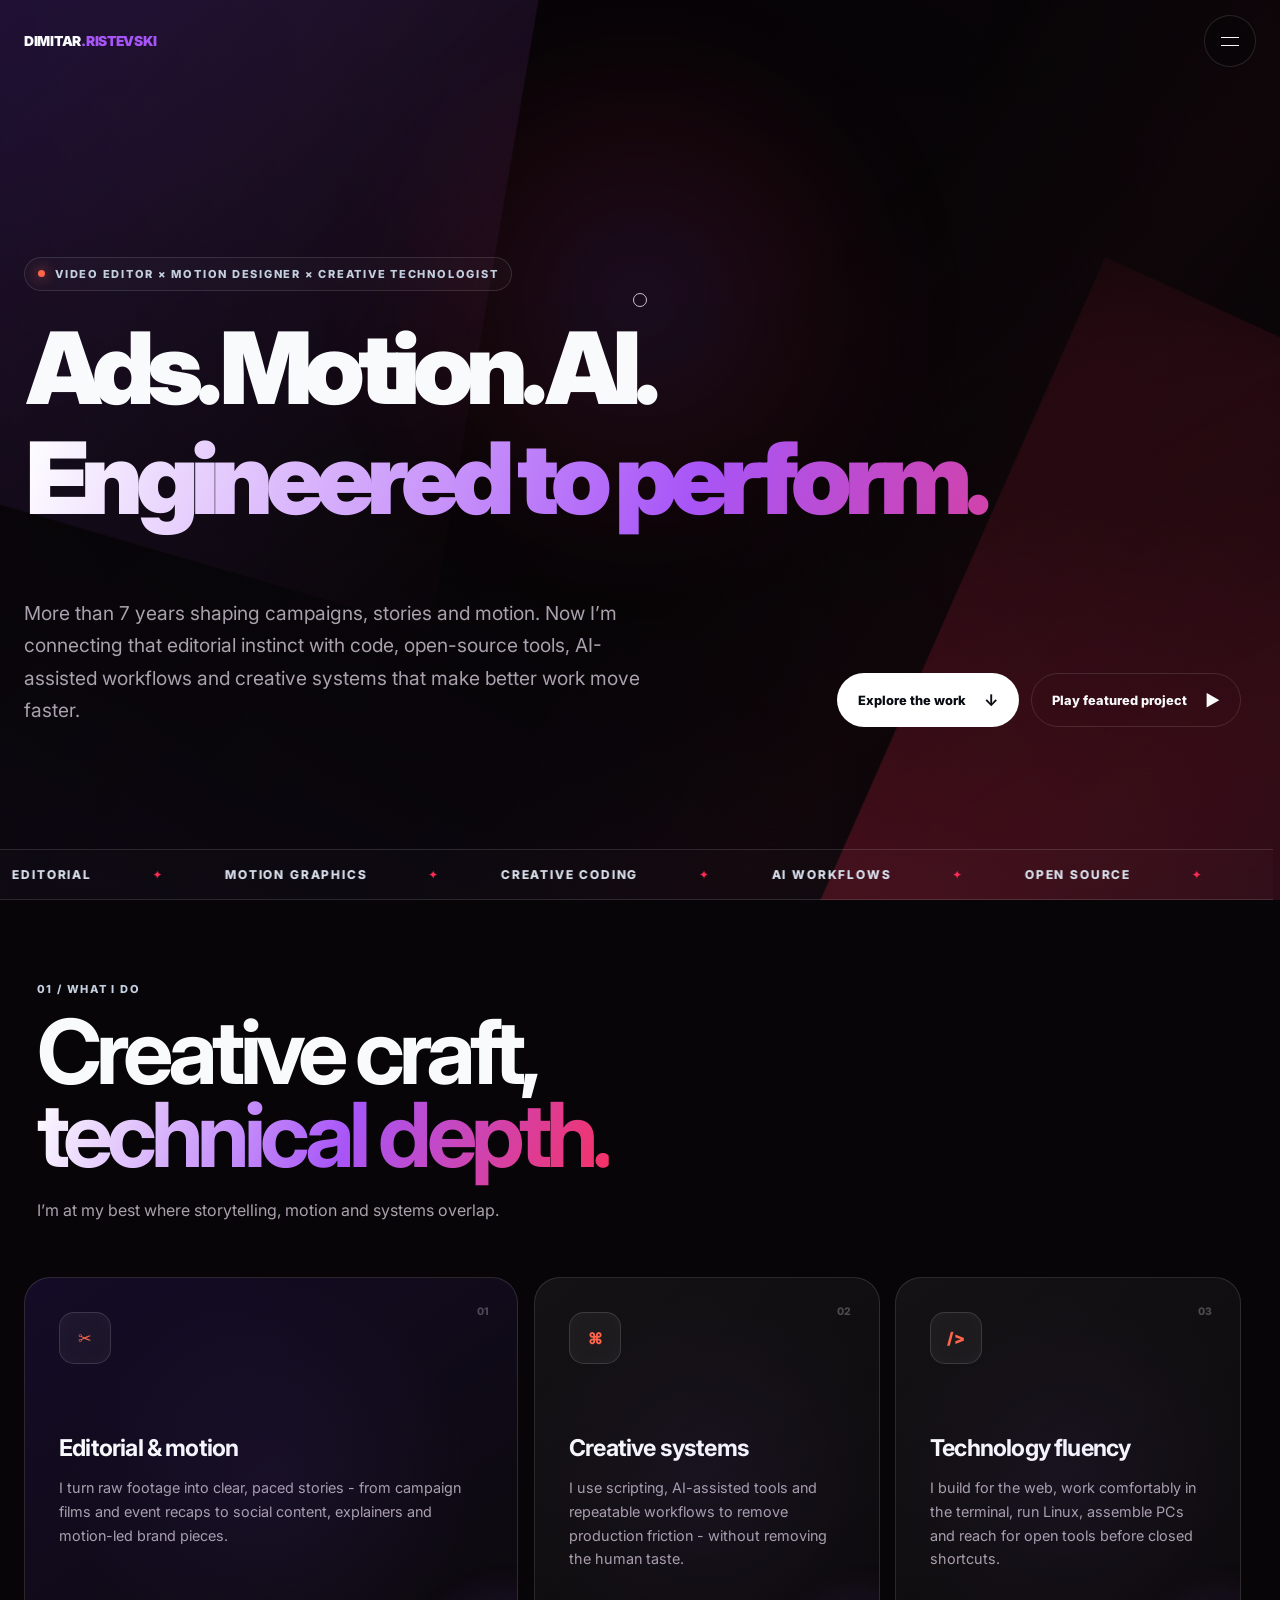
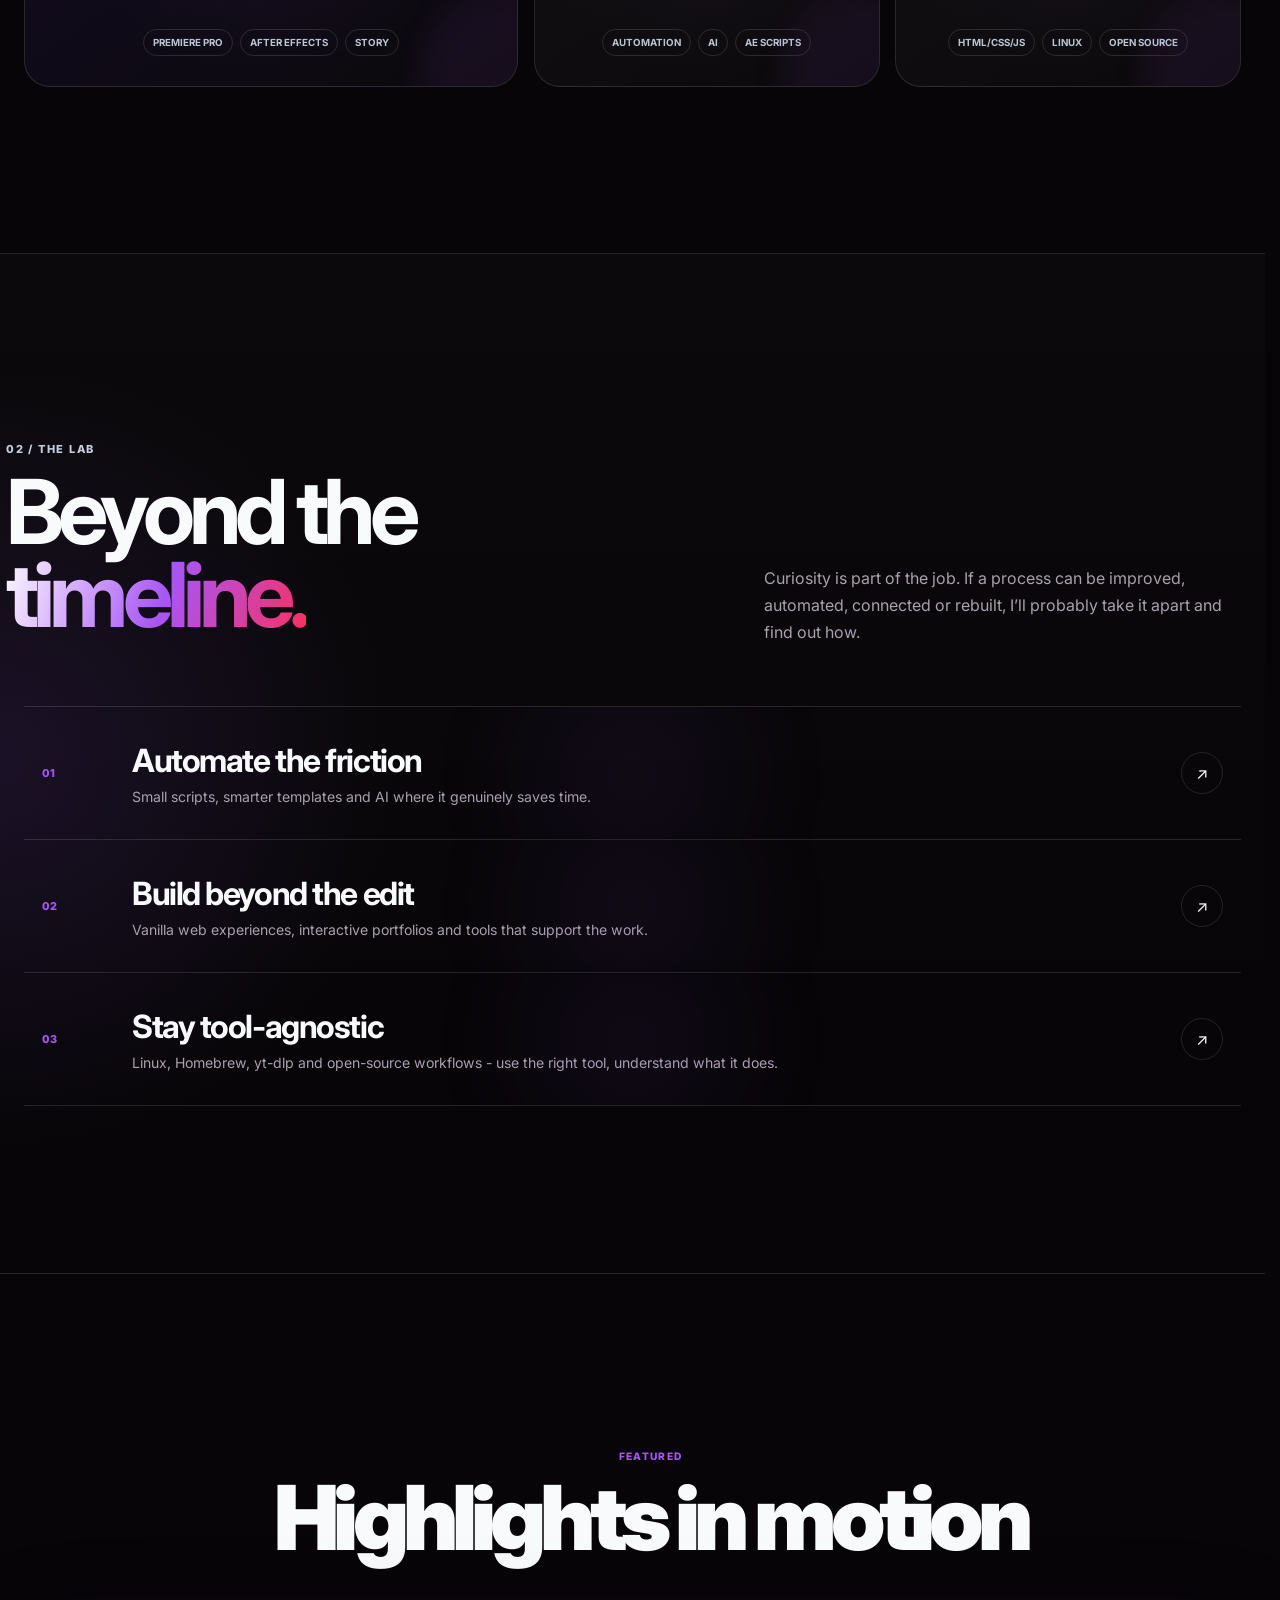
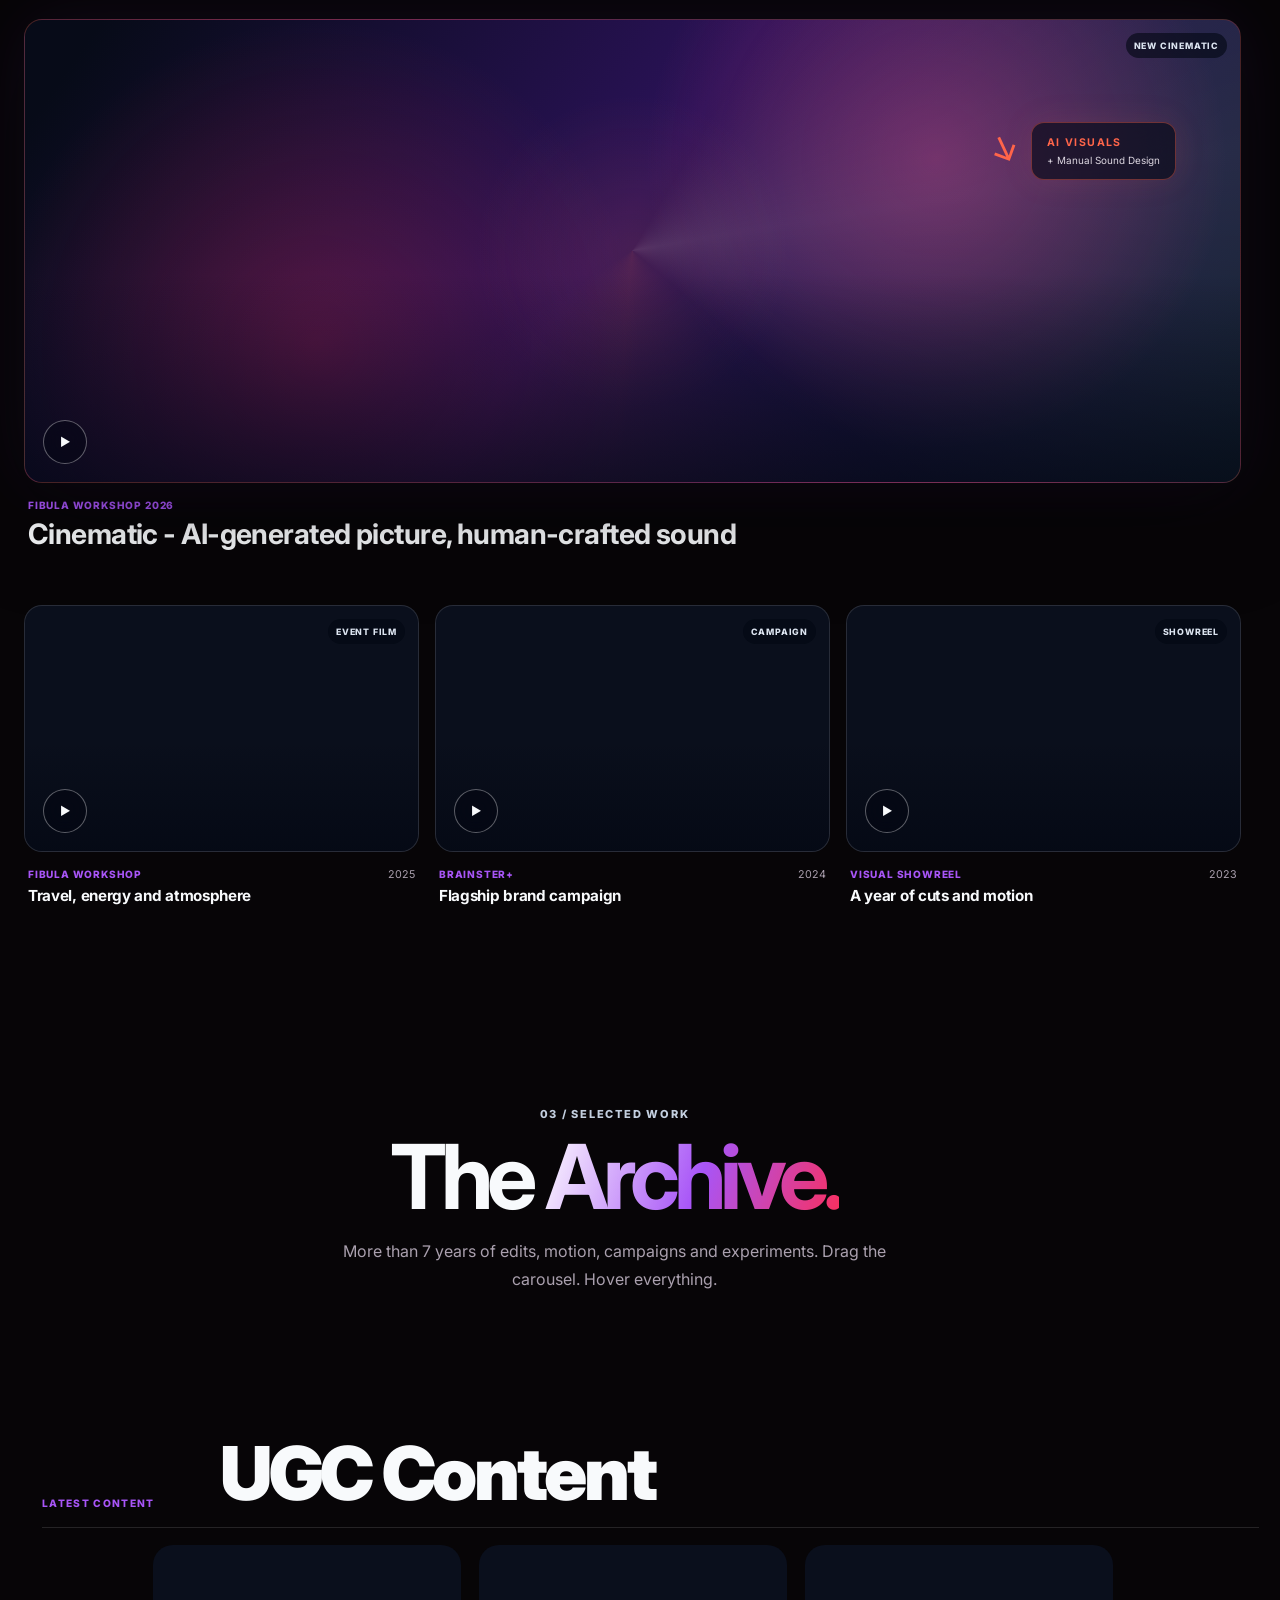
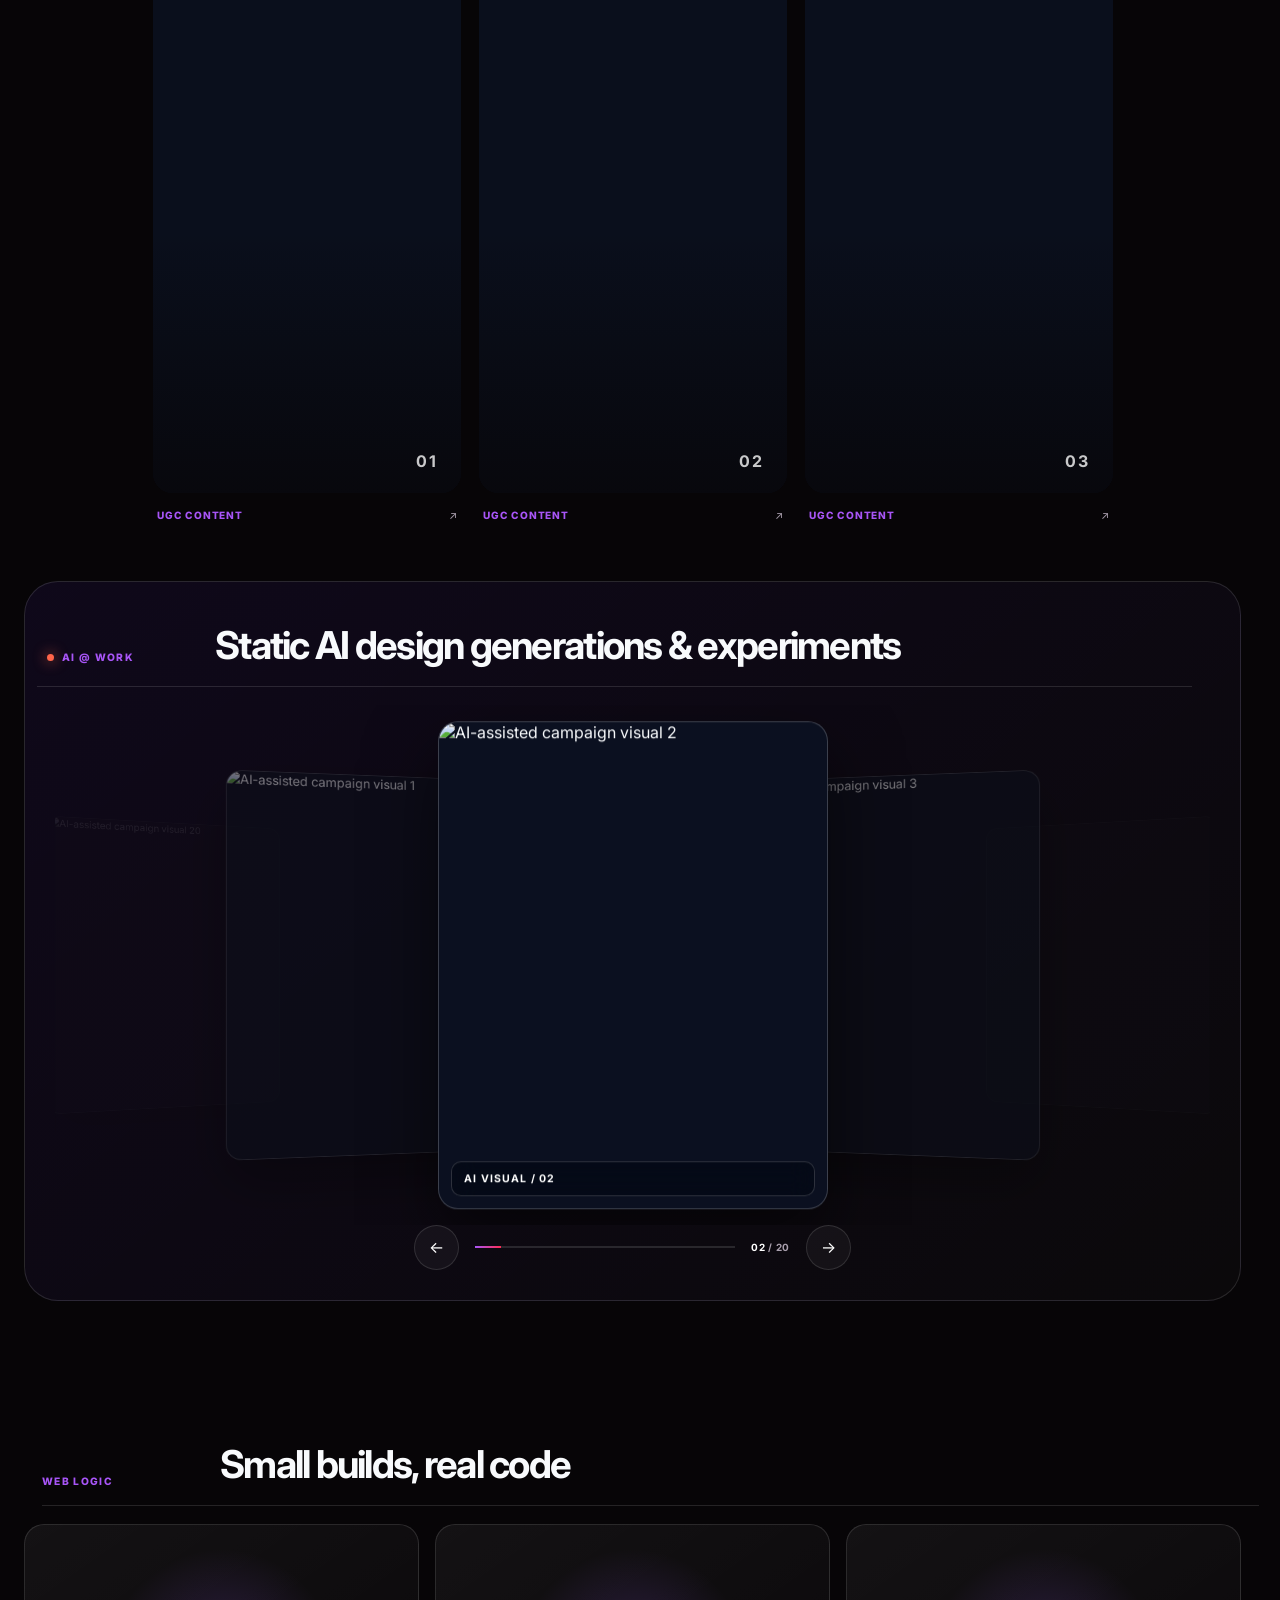
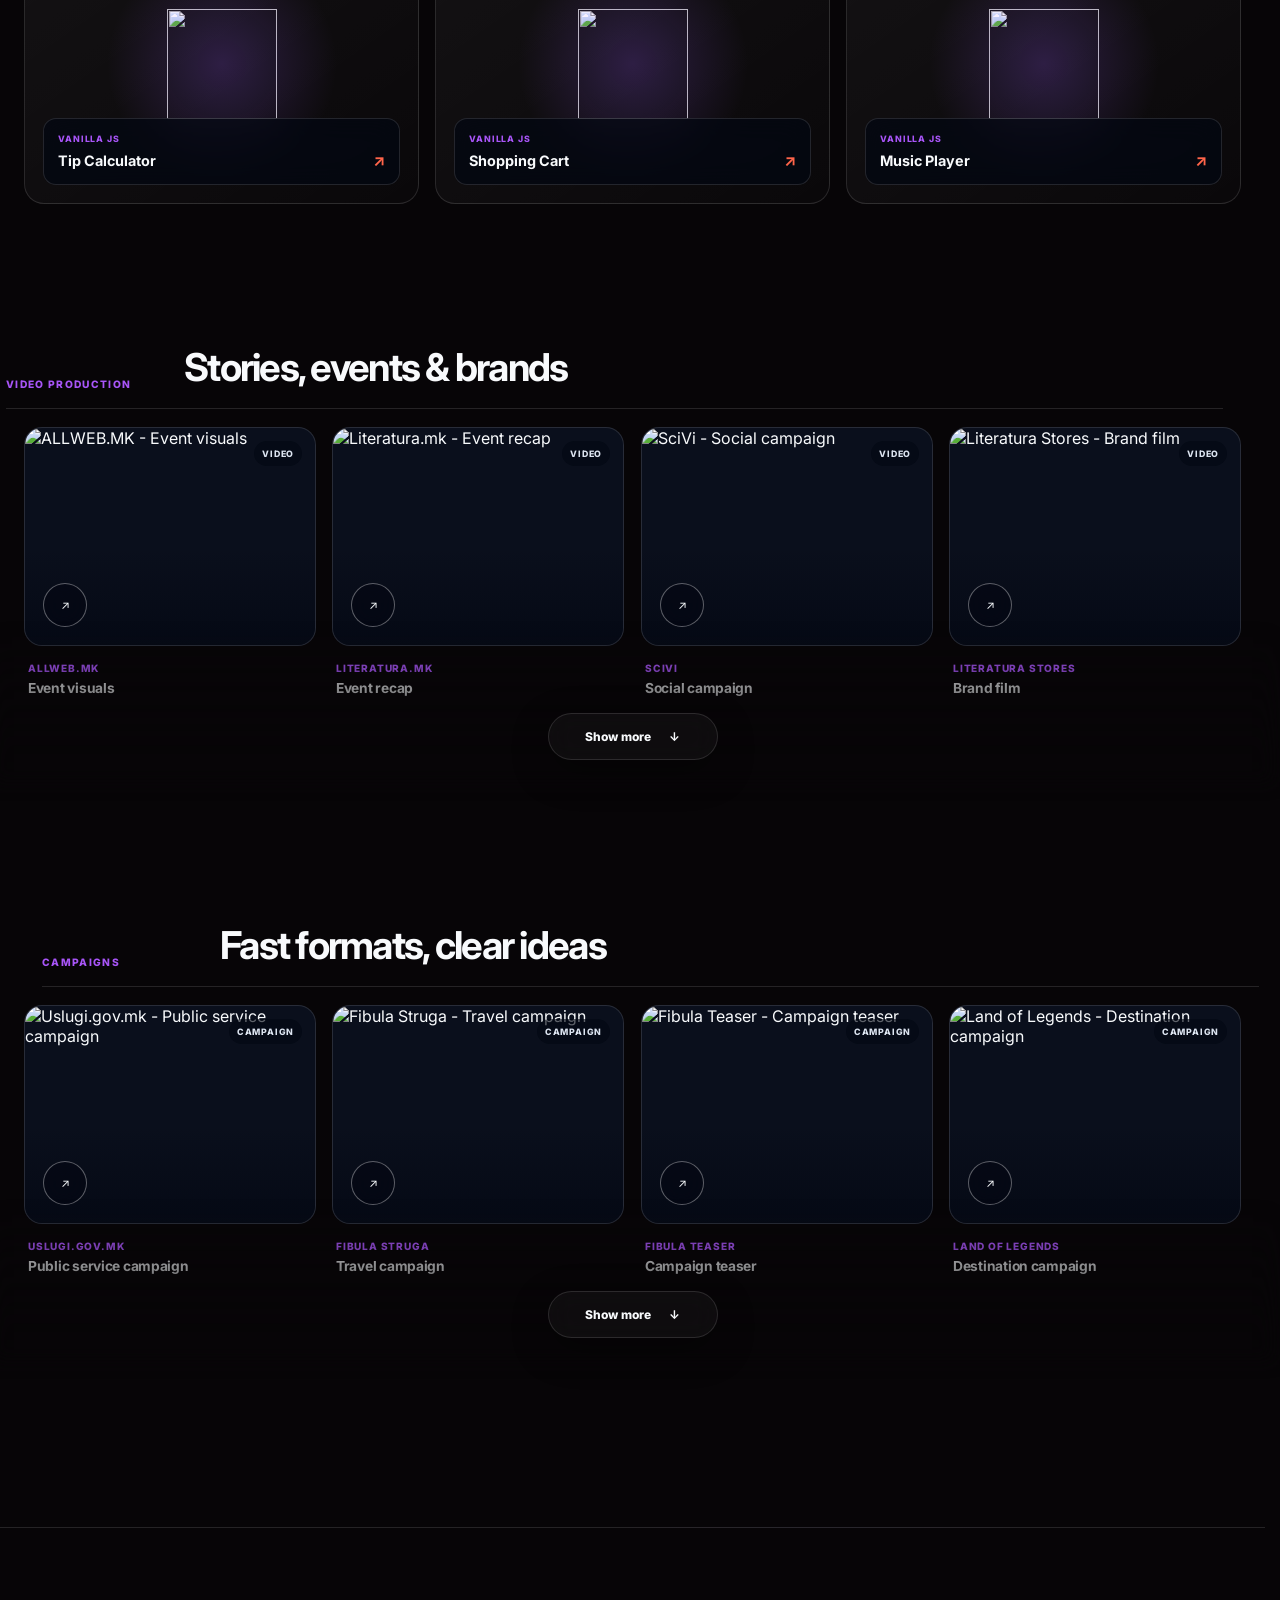
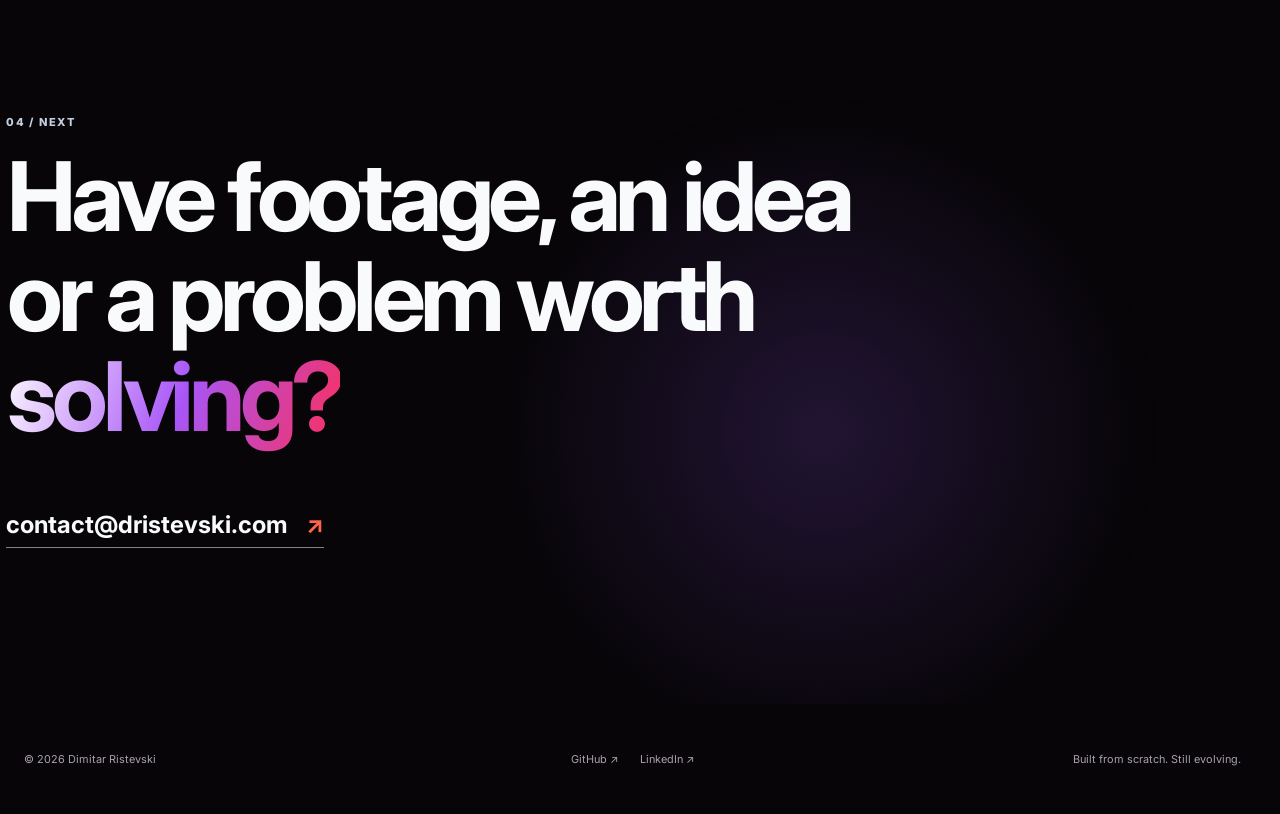
==== commit d0772de1: "Update index.html" ====
--- a/index.html
+++ b/index.html
@@ -205,19 +205,19 @@
         <script type="application/json" id="ugc-content">
           [
             {
-              "title": "SoCal Skin & Surgery",
+              "title": "",
               "thumbnail": "https://dristevski.com/images/socal1.jpg",
-              "link": "https://www.instagram.com/socalskinsurg/reel/DaN0miViXnL/"
+              "link": ""
             },
             {
-              "title": "New Wave Dermatology",
+              "title": "",
               "thumbnail": "https://dristevski.com/images/newwave1.jpg",
-              "link": "https://www.instagram.com/reel/DanrgObgX45/"
+              "link": ""
             },
             {
-              "title": "Prime Dermatology",
+              "title": "",
               "thumbnail": "https://dristevski.com/images/prime1.jpg",
-              "link": "https://www.instagram.com/reel/DbV7TdLCWv6/"
+              "link": ""
             }
           ]
         </script>
--- a/styles.css
+++ b/styles.css
@@ -0,0 +1,1171 @@
+:root {
+  --bg: #070507;
+  --bg-soft: #0e0910;
+  --panel: rgba(20, 11, 23, .72);
+  --line: rgba(255, 255, 255, .12);
+  --text: #f8fafc;
+  --muted: #aaa0ae;
+  --purple: #a855f7;
+  --blue: #7c3aed;
+  --cyan: #ff416c;
+  --pink: #ff2d55;
+  --accent: #ff654a;
+  --radius: 26px;
+  --container: 1240px;
+  --mouse-x: 50vw;
+  --mouse-y: 30vh;
+  --ambient-scroll-progress: 0;
+}
+
+* { box-sizing: border-box; }
+html {
+  scrollbar-color: var(--purple) var(--bg);
+  scrollbar-gutter: stable;
+}
+body {
+  margin: 0;
+  overflow-x: hidden;
+  color: var(--text);
+  background: var(--bg);
+  font-family: Inter, system-ui, sans-serif;
+  -webkit-font-smoothing: antialiased;
+}
+html.menu-open,
+body.menu-open { overflow: hidden; }
+@supports not (scrollbar-gutter: stable) {
+  body.menu-open { padding-right: var(--scrollbar-width, 0px); }
+  body.menu-open .site-nav,
+  body.menu-open .site-menu { padding-right: var(--scrollbar-width, 0px); }
+}
+.ambient-field {
+  position: fixed;
+  inset: 0;
+  z-index: -4;
+  overflow: hidden;
+  pointer-events: none;
+  will-change: opacity;
+  background:
+    linear-gradient(124deg, transparent 0 54%, rgba(255, 45, 85, .055) 71%, transparent 88%),
+    linear-gradient(28deg, rgba(124, 58, 237, .08), transparent 38%),
+    #070507;
+}
+.ambient-field-sharp {
+  opacity: calc(1 - var(--ambient-scroll-progress));
+}
+.ambient-field-blurred {
+  opacity: var(--ambient-scroll-progress);
+  filter: blur(52px);
+  transform: scale(1.04);
+  transform-origin: center;
+}
+.ambient-field::before,
+.ambient-field::after {
+  content: "";
+  position: absolute;
+  pointer-events: none;
+  will-change: transform;
+}
+.ambient-field::before {
+  width: 76vw;
+  height: 115vh;
+  left: -22vw;
+  top: -42vh;
+  opacity: .78;
+  background: linear-gradient(138deg, rgba(93, 45, 220, .76), rgba(168, 85, 247, .28) 48%, rgba(255, 45, 85, .03) 82%);
+  clip-path: polygon(8% 0, 100% 0, 66% 100%, 0 72%);
+  filter: blur(46px);
+  transform: rotate(-8deg);
+}
+.ambient-field::after {
+  width: 72vw;
+  height: 118vh;
+  right: -28vw;
+  bottom: -48vh;
+  opacity: .62;
+  background: linear-gradient(145deg, rgba(255, 45, 85, .06), rgba(255, 45, 85, .6) 48%, rgba(124, 58, 237, .3));
+  clip-path: polygon(35% 0, 100% 18%, 100% 100%, 0 100%);
+  filter: blur(54px);
+  transform: rotate(7deg);
+}
+body::before {
+  content: "";
+  position: fixed;
+  inset: 0;
+  pointer-events: none;
+  z-index: -3;
+  background:
+    linear-gradient(180deg, rgba(7,5,7,.08), rgba(7,5,7,.42) 55%, rgba(7,5,7,.14)),
+    radial-gradient(ellipse at 50% 42%, transparent 18%, rgba(7,5,7,.4) 100%);
+}
+a { color: inherit; text-decoration: none; }
+img, video { display: block; width: 100%; }
+button { font: inherit; }
+.container { width: min(calc(100% - 48px), var(--container)); margin-inline: auto; }
+.section-spacer { padding-block: clamp(100px, 13vw, 180px); }
+
+.scroll-progress {
+  position: fixed;
+  top: 0; left: 0;
+  z-index: 100;
+  width: 0;
+  height: 3px;
+  background: linear-gradient(90deg, var(--purple), var(--pink), var(--cyan));
+  box-shadow: 0 0 18px var(--purple);
+}
+.cursor-glow {
+  position: fixed;
+  left: 0; top: 0;
+  z-index: -1;
+  width: 650px; height: 650px;
+  pointer-events: none;
+  border-radius: 50%;
+  opacity: .18;
+  filter: blur(38px);
+  background: radial-gradient(circle, rgba(168,85,247,.7) 0, rgba(255,45,85,.4) 34%, rgba(255,65,108,.12) 52%, transparent 70%);
+  transform: translate3d(calc(var(--mouse-x) - 50%), calc(var(--mouse-y) - 50%), 0);
+}
+.cursor-dot {
+  position: fixed;
+  left: 0; top: 0;
+  z-index: 200;
+  width: 14px; height: 14px;
+  pointer-events: none;
+  border: 1px solid rgba(255,255,255,.75);
+  border-radius: 50%;
+  mix-blend-mode: normal;
+  transform: translate3d(calc(var(--cursor-x, -30px) - 50%), calc(var(--cursor-y, -30px) - 50%), 0);
+  transition: width .2s ease, height .2s ease, background .2s ease;
+}
+body.cursor-active .cursor-dot { width: 42px; height: 42px; background: rgba(255,255,255,.14); }
+
+.site-nav {
+  position: fixed;
+  inset: 0 0 auto;
+  z-index: 50;
+  transition: background .35s ease, border-color .35s ease, backdrop-filter .35s ease;
+  border-bottom: 1px solid transparent;
+}
+.site-nav.scrolled {
+  background: rgba(3, 7, 18, .78);
+  border-color: var(--line);
+  backdrop-filter: blur(18px);
+}
+.nav-inner { height: 82px; display: flex; align-items: center; justify-content: space-between; }
+.nav-logo { font-size: .86rem; font-weight: 900; letter-spacing: -.02em; }
+.nav-logo span { color: var(--purple); }
+.menu-toggle {
+  position: relative;
+  z-index: 2;
+  width: 52px;
+  height: 52px;
+  padding: 0;
+  border: 1px solid var(--line);
+  border-radius: 50%;
+  color: var(--text);
+  background: rgba(7,5,7,.6);
+  cursor: pointer;
+  transition: border-color .12s ease, background .12s ease, transform .12s ease;
+}
+.menu-toggle:hover { border-color: rgba(255,255,255,.5); transform: scale(1.05); }
+.menu-toggle span {
+  position: absolute;
+  left: 16px;
+  width: 18px;
+  height: 1px;
+  background: currentColor;
+  transition: top .3s ease, transform .3s ease;
+}
+.menu-toggle span:first-child { top: 21px; }
+.menu-toggle span:last-child { top: 29px; }
+body.menu-open .menu-toggle span:first-child { top: 25px; transform: rotate(45deg); }
+body.menu-open .menu-toggle span:last-child { top: 25px; transform: rotate(-45deg); }
+body.menu-open .menu-toggle { color: #111014; border-color: rgba(17,16,20,.28); background: transparent; }
+body.menu-open .site-nav { background: transparent; border-color: transparent; backdrop-filter: none; }
+
+.site-menu {
+  position: fixed;
+  inset: 0;
+  z-index: 45;
+  visibility: hidden;
+  background: #f4f2ee;
+  color: #111014;
+  clip-path: circle(0 at calc(100% - max(48px, calc((100% - var(--container)) / 2 + 26px))) 41px);
+  transition: visibility 0s linear .7s, clip-path .7s cubic-bezier(.76,0,.24,1);
+}
+.site-menu.is-open {
+  visibility: visible;
+  clip-path: circle(150vmax at calc(100% - max(48px, calc((100% - var(--container)) / 2 + 26px))) 41px);
+  transition-delay: 0s;
+}
+.menu-inner {
+  min-height: 100%;
+  display: grid;
+  grid-template-columns: minmax(240px, .7fr) minmax(620px, 1.3fr);
+  align-items: end;
+  gap: clamp(40px, 6vw, 100px);
+  padding-top: 130px;
+  padding-bottom: clamp(40px, 7vh, 80px);
+}
+.menu-contact p {
+  margin: 0 0 24px;
+  color: var(--purple);
+  font-size: .68rem;
+  font-weight: 900;
+  letter-spacing: .16em;
+}
+.menu-contact a {
+  display: inline-block;
+  font-size: clamp(1.25rem, 2.4vw, 2.7rem);
+  letter-spacing: -.045em;
+  border-bottom: 1px solid rgba(17,16,20,.25);
+}
+.menu-links { display: flex; flex-direction: column; align-self: center; }
+.menu-links a {
+  width: fit-content;
+  max-width: 100%;
+  white-space: nowrap;
+  font-size: clamp(3.5rem, 6.7vw, 7.5rem);
+  font-weight: 900;
+  line-height: .88;
+  letter-spacing: -.075em;
+  transition: color .12s ease, transform .18s cubic-bezier(.16,1,.3,1);
+}
+.menu-contact,
+.menu-links a {
+  opacity: 0;
+  transform: translateY(24px);
+  transition: opacity .28s ease, transform .5s cubic-bezier(.16,1,.3,1), color .25s ease;
+}
+.site-menu.is-open .menu-contact,
+.site-menu.is-open .menu-links a {
+  opacity: 1;
+  transform: none;
+  transition-delay: 0s;
+}
+.menu-links a:hover { color: var(--purple); transform: translateX(12px); }
+body.menu-open .nav-logo { color: #111014; }
+
+#focus,
+#featured,
+#archive,
+#contact {
+  scroll-margin-top: 104px;
+}
+
+.hero {
+  position: relative;
+  min-height: 100svh;
+  min-height: 100dvh;
+  padding-top: clamp(118px, 15vh, 168px);
+  display: flex;
+  flex-direction: column;
+  justify-content: flex-start;
+}
+.eyebrow, .section-index {
+  color: #c3cfdf;
+  font-size: .69rem;
+  font-weight: 800;
+  letter-spacing: .16em;
+  text-transform: uppercase;
+}
+.eyebrow {
+  width: fit-content;
+  display: flex;
+  align-items: center;
+  gap: 10px;
+  padding: 9px 13px;
+  border: 1px solid var(--line);
+  border-radius: 999px;
+  background: rgba(255,255,255,.025);
+}
+.hero > .eyebrow { margin-top: auto; }
+.eyebrow-pulse, .status-dot {
+  display: inline-block;
+  width: 7px; height: 7px;
+  border-radius: 50%;
+  background: var(--accent);
+  box-shadow: 0 0 14px var(--accent);
+  animation: pulse 2s ease-in-out infinite;
+}
+.hero-title {
+  margin: 28px 0 40px;
+  max-width: 1220px;
+  padding-bottom: .18em;
+  font-size: clamp(3.7rem, 7.8vw, 7.2rem);
+  font-weight: 900;
+  line-height: .98;
+  letter-spacing: -.075em;
+}
+.hero-line { display: block; padding: 0 0 .12em .02em; overflow: visible; will-change: transform; }
+.text-gradient {
+  color: transparent;
+  background: linear-gradient(110deg, #fff 0%, var(--purple) 28%, var(--pink) 54%, var(--cyan) 78%, #fff 100%);
+  background-size: 200% auto;
+  background-clip: text;
+  -webkit-background-clip: text;
+  animation: gradient-shift 7s linear infinite;
+}
+.hero-bottom {
+  display: grid;
+  grid-template-columns: minmax(0, 650px) auto;
+  align-items: end;
+  justify-content: space-between;
+  gap: 50px;
+}
+.hero-copy { margin: 0; color: var(--muted); font-size: clamp(1rem, 1.5vw, 1.25rem); line-height: 1.7; }
+.hero-actions { display: flex; gap: 12px; }
+.btn {
+  position: relative;
+  display: inline-flex;
+  align-items: center;
+  justify-content: center;
+  gap: 18px;
+  min-width: 170px;
+  padding: 16px 20px;
+  border: 1px solid var(--line);
+  border-radius: 999px;
+  overflow: hidden;
+  font-size: .8rem;
+  font-weight: 800;
+  transition: border-color .3s ease, box-shadow .3s ease;
+}
+.btn span, .btn b { position: relative; z-index: 1; }
+.btn b { font-size: 1rem; }
+.btn::before {
+  content: "";
+  position: absolute;
+  inset: 0;
+  background: linear-gradient(100deg, var(--purple), var(--pink));
+  transform: translateY(105%);
+  transition: transform .35s cubic-bezier(.2,.8,.2,1);
+}
+.btn:hover::before { transform: translateY(0); }
+.btn-primary { background: white; color: #080b12; }
+.btn-primary::before { background: var(--accent); }
+.btn-ghost:hover { border-color: rgba(255,255,255,.4); box-shadow: 0 0 28px rgba(155,92,255,.18); }
+.hero-marquee {
+  width: 100vw;
+  margin: auto 0 0 calc(50% - 50vw);
+  overflow: hidden;
+  border-block: 1px solid var(--line);
+  background: rgba(255,255,255,.015);
+}
+.hero.section-spacer { padding-bottom: 0; }
+#focus.section-spacer { padding-top: clamp(42px, 5vw, 68px); }
+.marquee-track {
+  display: flex;
+  width: max-content;
+  align-items: center;
+  padding: 0;
+  color: #d8dfeb;
+  font-size: .76rem;
+  font-weight: 800;
+  letter-spacing: .15em;
+  text-transform: uppercase;
+  will-change: transform;
+}
+.marquee-group {
+  flex: none;
+  width: max-content;
+  min-width: 100vw;
+  display: flex;
+  align-items: center;
+  justify-content: space-around;
+  gap: 28px;
+  padding: 17px 28px;
+}
+.marquee-track i { color: var(--pink); font-style: normal; }
+
+.section-heading { margin-bottom: 60px; }
+.section-heading h2, .archive-header h2 {
+  margin: 14px 0 20px;
+  font-size: clamp(3.2rem, 7vw, 7rem);
+  line-height: .93;
+  letter-spacing: -.065em;
+}
+.section-heading > p:last-child, .archive-header > p:last-child {
+  max-width: 610px;
+  color: var(--muted);
+  font-size: 1rem;
+  line-height: 1.7;
+}
+.bento-grid {
+  display: grid;
+  grid-template-columns: 1.25fr .875fr .875fr;
+  gap: 16px;
+}
+.glow-card, .lab-row, .video-card, .mini-card, .reel-card {
+  --mx: 50%;
+  --my: 50%;
+  --rx: 0deg;
+  --ry: 0deg;
+  position: relative;
+  transform: perspective(1000px) rotateX(var(--rx)) rotateY(var(--ry)) translateY(var(--lift, 0));
+  transform-style: preserve-3d;
+  will-change: transform;
+  transition: transform .42s cubic-bezier(.16,1,.3,1), border-color .42s ease, box-shadow .42s ease, filter .42s ease;
+}
+.glow-card {
+  min-height: 410px;
+  padding: 34px;
+  overflow: hidden;
+  border: 1px solid var(--line);
+  border-radius: var(--radius);
+  background: linear-gradient(145deg, rgba(255,255,255,.055), rgba(255,255,255,.018));
+  transition: transform .48s cubic-bezier(.16,1,.3,1), border-color .4s ease, box-shadow .4s ease;
+}
+.glow-card::before, .lab-row::before {
+  content: "";
+  position: absolute;
+  inset: 0;
+  pointer-events: none;
+  opacity: .28;
+  background: radial-gradient(420px circle at var(--mx) var(--my), rgba(155,92,255,.22), transparent 48%);
+  transition: opacity .3s ease;
+}
+.glow-card::after {
+  content: "";
+  position: absolute;
+  width: 180px; height: 180px;
+  right: -80px; bottom: -80px;
+  border-radius: 50%;
+  background: var(--purple);
+  opacity: .07;
+  filter: blur(15px);
+  transition: transform .45s ease, opacity .45s ease;
+}
+.glow-card:hover { --lift: -8px; border-color: rgba(155,92,255,.45); box-shadow: 0 30px 70px rgba(0,0,0,.3); }
+.glow-card:hover::before { opacity: .8; }
+.glow-card:hover::after { transform: scale(1.65); opacity: .15; }
+.card-wide { background: linear-gradient(145deg, rgba(112,61,255,.13), rgba(255,255,255,.018)); }
+.card-number { position: absolute; right: 28px; top: 27px; color: rgba(255,255,255,.25); font-size: .65rem; font-weight: 800; }
+.icon-box {
+  width: 52px; height: 52px;
+  display: grid;
+  place-items: center;
+  margin-bottom: 70px;
+  border: 1px solid rgba(255,255,255,.14);
+  border-radius: 15px;
+  color: var(--accent);
+  background: rgba(255,255,255,.045);
+  font-weight: 900;
+  box-shadow: inset 0 0 20px rgba(255,255,255,.025);
+}
+.glow-card h3 { margin: 0 0 14px; font-size: 1.45rem; letter-spacing: -.035em; }
+.glow-card p { margin: 0; color: var(--muted); line-height: 1.65; font-size: .9rem; }
+.card-tags {
+  position: absolute;
+  left: 28px;
+  right: 28px;
+  bottom: 30px;
+  display: flex;
+  flex-wrap: wrap;
+  justify-content: center;
+  gap: 7px;
+}
+.card-tags span {
+  padding: 7px 9px;
+  border: 1px solid var(--line);
+  border-radius: 999px;
+  color: #bac5d5;
+  font-size: .61rem;
+  font-weight: 700;
+  text-transform: uppercase;
+  animation: tag-breathe 4s ease-in-out infinite;
+}
+.card-tags span:nth-child(2) { animation-delay: -.9s; }
+.card-tags span:nth-child(3) { animation-delay: -1.8s; }
+
+.lab-section {
+  position: relative;
+  overflow: hidden;
+  border-block: 1px solid var(--line);
+  background:
+    radial-gradient(circle at 0 50%, rgba(155,92,255,.12), transparent 30%),
+    linear-gradient(180deg, rgba(255,255,255,.018), transparent);
+}
+.split-heading { display: grid; grid-template-columns: 1.2fr .8fr; align-items: end; gap: 70px; }
+.split-heading > p { margin: 0 0 10px; }
+.lab-list { border-top: 1px solid var(--line); }
+.lab-row {
+  display: grid;
+  grid-template-columns: 70px 1fr 60px;
+  align-items: center;
+  gap: 20px;
+  padding: 34px 18px;
+  border-bottom: 1px solid var(--line);
+  transition: transform .48s cubic-bezier(.16,1,.3,1), padding .35s ease, background .35s ease;
+}
+.lab-row:hover { padding-inline: 30px; background: rgba(255,255,255,.035); }
+.lab-row:hover::before { opacity: 1; }
+.lab-count { color: var(--purple); font-size: .68rem; font-weight: 800; }
+.lab-row h3 { margin: 0 0 8px; font-size: clamp(1.35rem, 2.5vw, 2.1rem); letter-spacing: -.045em; }
+.lab-row p { margin: 0; color: var(--muted); font-size: .88rem; }
+.lab-arrow {
+  width: 42px; height: 42px;
+  display: grid; place-items: center;
+  justify-self: end;
+  border: 1px solid var(--line);
+  border-radius: 50%;
+  transition: transform .35s ease, color .35s ease, background .35s ease;
+}
+.lab-row:hover .lab-arrow { transform: rotate(45deg); color: #0b0710; background: var(--accent); }
+
+.archive-header { text-align: center; margin: clamp(110px, 15vw, 190px) 0 0; }
+.archive-header > p:last-child { margin-inline: auto; }
+.archive-block { padding-top: 130px; }
+.archive-block,
+.video-grid,
+.featured-card,
+.video-card,
+.media-frame,
+.project-meta,
+.project-meta > div { min-width: 0; }
+.highlights-block { padding-top: 0; }
+.subsection-title {
+  display: grid;
+  grid-template-columns: 150px 1fr auto;
+  align-items: end;
+  gap: 28px;
+  margin-bottom: 28px;
+  padding-bottom: 18px;
+  border-bottom: 1px solid var(--line);
+}
+.subsection-title > div { display: flex; align-items: center; gap: 8px; }
+.subsection-title p {
+  margin: 0;
+  color: var(--purple);
+  font-size: .64rem;
+  font-weight: 800;
+  letter-spacing: .13em;
+}
+.subsection-title h3 { margin: 0; font-size: clamp(1.5rem, 3vw, 2.5rem); letter-spacing: -.045em; }
+.highlights-heading {
+  display: block;
+  margin-bottom: clamp(38px, 6vw, 70px);
+  padding: 0;
+  border: 0;
+  text-align: center;
+}
+.highlights-heading > div { justify-content: center; margin-bottom: 14px; }
+.highlights-heading h3 {
+  font-size: clamp(3.2rem, 7vw, 7rem);
+  font-weight: 900;
+  line-height: .93;
+  letter-spacing: -.065em;
+}
+.ai-section {
+  padding: 30px;
+  border: 1px solid var(--line);
+  border-radius: calc(var(--radius) + 8px);
+  background: linear-gradient(140deg, rgba(110,52,255,.08), rgba(255,255,255,.018));
+}
+.ai-section.archive-block { margin-top: 52px; padding-top: 30px; }
+.ai-section .subsection-title > div { padding: 0 0 5px 10px; }
+.carousel-stage {
+  min-height: 520px;
+  display: grid;
+  place-items: center;
+  overflow: hidden;
+  cursor: grab;
+  user-select: none;
+  touch-action: pan-y;
+}
+.carousel-stage:active { cursor: grabbing; }
+.carousel-stage.is-dragging .carousel-card { transition: none; }
+.carousel-container { position: relative; width: min(82vw, 900px); height: 440px; perspective: 1400px; }
+.carousel-card {
+  position: absolute;
+  top: 50%; left: 50%;
+  width: clamp(220px, 31vw, 390px);
+  aspect-ratio: 4 / 5;
+  overflow: hidden;
+  border: 1px solid rgba(255,255,255,.2);
+  border-radius: 20px;
+  background: #0b1020;
+  box-shadow: 0 30px 70px rgba(0,0,0,.55);
+  opacity: 0;
+  pointer-events: none;
+  transform-origin: center;
+  will-change: transform, opacity, filter;
+  transition: transform .62s cubic-bezier(.16,1,.3,1), opacity .38s ease, filter .45s ease;
+}
+.carousel-card.is-active { opacity: 1; pointer-events: auto; }
+.carousel-card img { height: 100%; object-fit: cover; pointer-events: none; transition: transform .65s ease; }
+.carousel-card.is-active:hover img { transform: scale(1.06); }
+.carousel-card::after {
+  content: attr(data-label);
+  position: absolute;
+  inset: auto 12px 12px;
+  padding: 10px 12px;
+  border: 1px solid rgba(255,255,255,.16);
+  border-radius: 10px;
+  color: white;
+  background: rgba(3,7,18,.62);
+  backdrop-filter: blur(12px);
+  font-size: .66rem;
+  font-weight: 700;
+  letter-spacing: .09em;
+  text-transform: uppercase;
+  opacity: 0;
+  transform: translateY(8px);
+  transition: opacity .3s ease, transform .3s ease;
+}
+.carousel-card.is-active::after { opacity: 1; transform: none; }
+.carousel-controls { display: flex; align-items: center; justify-content: center; gap: 16px; }
+.carousel-button {
+  width: 45px; height: 45px;
+  border: 1px solid var(--line);
+  border-radius: 50%;
+  color: white;
+  background: rgba(255,255,255,.04);
+  cursor: pointer;
+}
+.carousel-button:hover { background: white; color: #060914; }
+.carousel-meter { width: min(260px, 40vw); height: 2px; overflow: hidden; background: rgba(255,255,255,.12); }
+.carousel-meter span { display: block; width: 5%; height: 100%; background: linear-gradient(90deg, var(--purple), var(--pink)); transition: width .6s cubic-bezier(.16,1,.3,1); }
+.carousel-count { color: var(--muted); font-size: .62rem; font-weight: 700; letter-spacing: .08em; white-space: nowrap; }
+.carousel-count b { color: white; }
+
+.latest-reels-heading h3 {
+  font-size: clamp(2.7rem, 5.8vw, 6rem);
+  font-weight: 900;
+  line-height: .94;
+}
+.latest-reels-grid {
+  width: min(100%, 960px);
+  display: grid;
+  grid-template-columns: repeat(3, minmax(0, 1fr));
+  gap: 18px;
+  margin-inline: auto;
+}
+.latest-reels-grid > [hidden] { display: none; }
+.reel-card {
+  display: block;
+  transition: transform .48s cubic-bezier(.16,1,.3,1), filter .4s ease;
+}
+.reel-card:hover { --lift: -8px; z-index: 3; }
+.reel-media {
+  position: relative;
+  aspect-ratio: 9 / 16;
+  overflow: hidden;
+  border-radius: 20px;
+  background: #0a0f1c;
+}
+.reel-media img {
+  width: 100%;
+  height: 100%;
+  display: block;
+  object-fit: cover;
+}
+.reel-media::after {
+  content: "";
+  position: absolute;
+  inset: 0;
+  background: linear-gradient(to top, rgba(7,5,7,.72), transparent 48%);
+}
+.reel-placeholder {
+  display: flex;
+  align-items: flex-end;
+  justify-content: space-between;
+  padding: 22px;
+  background:
+    radial-gradient(circle at 70% 22%, rgba(255,255,255,.17), transparent 18%),
+    linear-gradient(145deg, rgba(168,85,247,.72), rgba(255,45,85,.3) 48%, #0b0710 100%);
+}
+.reel-placeholder-two {
+  background:
+    radial-gradient(circle at 24% 34%, rgba(255,255,255,.15), transparent 20%),
+    linear-gradient(155deg, #10091d, rgba(255,101,74,.58) 55%, rgba(168,85,247,.4));
+}
+.reel-placeholder-three {
+  background:
+    radial-gradient(circle at 68% 58%, rgba(255,255,255,.14), transparent 22%),
+    linear-gradient(125deg, rgba(255,45,85,.5), #120a18 48%, rgba(124,58,237,.72));
+}
+.reel-placeholder span,
+.reel-number {
+  position: relative;
+  z-index: 1;
+  color: rgba(255,255,255,.78);
+  font-size: .58rem;
+  letter-spacing: .16em;
+}
+.reel-number {
+  position: absolute;
+  right: 22px;
+  bottom: 22px;
+  font-size: 1rem;
+}
+.show-more {
+  min-width: 170px;
+  display: flex;
+  align-items: center;
+  justify-content: center;
+  gap: 18px;
+  margin: 42px auto 0;
+  padding: 15px 22px;
+  border: 1px solid var(--line);
+  border-radius: 999px;
+  color: var(--text);
+  background: rgba(255,255,255,.035);
+  cursor: pointer;
+  font-size: .75rem;
+  font-weight: 800;
+  transition: border-color .3s ease, background .3s ease;
+}
+.show-more:hover { border-color: rgba(255,255,255,.45); background: rgba(255,255,255,.08); }
+.show-more[hidden] { display: none; }
+
+.expandable-projects { position: relative; }
+.archive-grid > [hidden] { display: none; }
+.projects-fade {
+  position: relative;
+  z-index: 2;
+  width: 100vw;
+  height: 150px;
+  margin: -66px calc(50% - 50vw) 0;
+  pointer-events: none;
+  background: linear-gradient(180deg, transparent 0%, rgba(7,5,7,.42) 35%, rgba(7,5,7,.88) 76%, #070507 100%);
+  filter: blur(8px);
+  transform: translateZ(0);
+  transition: opacity .35s ease;
+}
+.projects-show-more {
+  position: absolute;
+  z-index: 3;
+  left: 50%;
+  bottom: 22px;
+  margin: 0;
+  transform: translateX(-50%);
+  overflow: hidden;
+  box-shadow: 0 12px 36px rgba(0,0,0,.35);
+  backdrop-filter: blur(14px);
+}
+.expandable-projects.is-expanded .projects-fade,
+.expandable-projects.is-expanded .projects-show-more { display: none; }
+
+.video-grid { display: grid; grid-template-columns: repeat(3, 1fr); gap: 16px; }
+.video-card { display: block; transition: transform .48s cubic-bezier(.16,1,.3,1), filter .4s ease; }
+.media-frame {
+  position: relative;
+  aspect-ratio: 16/10;
+  overflow: hidden;
+  border: 1px solid var(--line);
+  border-radius: 18px;
+  background: #0a0f1c;
+}
+.media-frame::after {
+  content: "";
+  position: absolute;
+  inset: 0;
+  pointer-events: none;
+  background: linear-gradient(to top, rgba(3,7,18,.68), transparent 45%);
+}
+.media-frame img, .media-frame video { height: 100%; object-fit: cover; transition: transform .65s cubic-bezier(.2,.8,.2,1), filter .5s ease; }
+.video-card:hover { --lift: -8px; z-index: 3; }
+.video-card:hover .media-frame img, .video-card:hover .media-frame video { transform: scale(1.075); filter: saturate(1.14) contrast(1.04); }
+.play-button {
+  position: absolute;
+  left: 18px; bottom: 18px;
+  z-index: 2;
+  width: 44px; height: 44px;
+  display: grid; place-items: center;
+  border: 1px solid rgba(255,255,255,.35);
+  border-radius: 50%;
+  background: rgba(3,7,18,.42);
+  backdrop-filter: blur(10px);
+  font-size: .72rem;
+  transition: transform .35s ease, background .35s ease, color .35s ease;
+}
+.video-card:hover .play-button { transform: scale(1.12) rotate(5deg); color: #0b0710; background: var(--accent); }
+.project-type {
+  position: absolute;
+  right: 13px; top: 13px;
+  z-index: 2;
+  padding: 7px 8px;
+  border-radius: 999px;
+  background: rgba(3,7,18,.62);
+  color: #dce4f0;
+  font-size: .55rem;
+  font-weight: 800;
+  letter-spacing: .09em;
+}
+.project-meta { display: flex; justify-content: space-between; gap: 16px; padding: 16px 4px 2px; }
+.project-meta p { margin: 0 0 6px; color: var(--purple); font-size: .63rem; font-weight: 800; letter-spacing: .08em; text-transform: uppercase; }
+.project-meta h4 { margin: 0; overflow-wrap: anywhere; font-size: .95rem; letter-spacing: -.02em; }
+.project-meta > span { color: var(--muted); font-size: .67rem; }
+.featured-hero {
+  grid-column: 1 / -1;
+  margin-bottom: 36px;
+}
+.featured-hero .media-frame {
+  aspect-ratio: 21 / 8;
+  min-height: 430px;
+  border-color: rgba(255,101,74,.26);
+  box-shadow: 0 30px 100px rgba(0,0,0,.36), 0 0 70px rgba(155,92,255,.08);
+}
+.placeholder-frame {
+  background:
+    radial-gradient(circle at var(--mx, 68%) var(--my, 35%), rgba(255,101,74,.14), transparent 24%),
+    radial-gradient(circle at 75% 30%, rgba(244,63,143,.34), transparent 30%),
+    radial-gradient(circle at 24% 70%, rgba(255,45,85,.25), transparent 33%),
+    linear-gradient(125deg, #070b18 5%, #2a1257 48%, #081827 100%);
+}
+.placeholder-frame::before {
+  content: "";
+  position: absolute;
+  inset: -45%;
+  background: conic-gradient(from 30deg, transparent, rgba(255,255,255,.09), transparent 28%, rgba(255,101,74,.08), transparent 58%);
+  animation: cinematic-spin 16s linear infinite;
+}
+.placeholder-art {
+  position: absolute;
+  inset: 0;
+  z-index: 1;
+  display: flex;
+  flex-direction: column;
+  justify-content: center;
+  padding: clamp(28px, 6vw, 80px);
+}
+.placeholder-year {
+  color: var(--accent);
+  font-size: .7rem;
+  font-weight: 900;
+  letter-spacing: .35em;
+}
+.placeholder-title {
+  margin-top: 12px;
+  font-size: clamp(3.4rem, 9vw, 9rem);
+  font-weight: 900;
+  line-height: .72;
+  letter-spacing: -.075em;
+  text-shadow: 0 18px 60px rgba(0,0,0,.45);
+}
+.placeholder-note {
+  margin-top: 26px;
+  color: rgba(255,255,255,.55);
+  font-size: .57rem;
+  font-weight: 800;
+  letter-spacing: .2em;
+}
+.ai-callout {
+  position: absolute;
+  z-index: 4;
+  right: clamp(18px, 5vw, 70px);
+  top: clamp(72px, 8vw, 105px);
+  display: flex;
+  align-items: flex-start;
+  gap: 12px;
+  color: var(--accent);
+  animation: callout-float 2.4s ease-in-out infinite;
+}
+.ai-callout-arrow { font-size: 2.3rem; transform: rotate(20deg); }
+.ai-callout div {
+  padding: 13px 15px;
+  border: 1px solid rgba(255,101,74,.38);
+  border-radius: 13px;
+  background: rgba(3,7,18,.62);
+  backdrop-filter: blur(14px);
+  box-shadow: 0 0 32px rgba(255,101,74,.1);
+}
+.ai-callout strong, .ai-callout small { display: block; }
+.ai-callout strong { font-size: .66rem; letter-spacing: .13em; }
+.ai-callout small { margin-top: 5px; color: #ded8e2; font-size: .62rem; }
+.feature-meta h4 { font-size: clamp(1.2rem, 2.2vw, 2rem); }
+.feature-meta > span { color: var(--accent); font-weight: 800; letter-spacing: .1em; }
+.archive-grid { grid-template-columns: repeat(4, 1fr); row-gap: 42px; }
+.archive-grid .media-frame { aspect-ratio: 4/3; }
+.archive-grid .project-meta h4 { font-size: .86rem; }
+
+.creative-grid { display: grid; grid-template-columns: repeat(3, 1fr); gap: 16px; }
+.mini-card {
+  min-height: 280px;
+  display: grid;
+  place-items: center;
+  overflow: hidden;
+  border: 1px solid var(--line);
+  border-radius: 20px;
+  background: linear-gradient(145deg, rgba(255,255,255,.055), rgba(255,255,255,.015));
+}
+.mini-card::before {
+  content: "";
+  position: absolute;
+  width: 250px; height: 250px;
+  border-radius: 50%;
+  background: radial-gradient(circle, rgba(155,92,255,.22), transparent 65%);
+  transform: translate(calc(var(--mx) - 50%), calc(var(--my) - 50%));
+}
+.mini-card img { width: 110px; height: 110px; object-fit: contain; transition: transform .55s cubic-bezier(.2,.8,.2,1), filter .55s ease; }
+.mini-card:hover { --lift: -8px; }
+.mini-card:hover img { transform: translateY(-28px) scale(1.12) rotate(-4deg); filter: drop-shadow(0 18px 22px rgba(155,92,255,.3)); }
+.mini-overlay {
+  position: absolute;
+  inset: auto 18px 18px;
+  display: grid;
+  grid-template-columns: 1fr auto;
+  align-items: center;
+  gap: 6px;
+  padding: 14px;
+  border: 1px solid rgba(255,255,255,.12);
+  border-radius: 13px;
+  background: rgba(3,7,18,.74);
+  backdrop-filter: blur(12px);
+}
+.mini-overlay span { grid-column: 1/-1; color: var(--purple); font-size: .55rem; font-weight: 800; letter-spacing: .1em; }
+.mini-overlay h4 { margin: 0; font-size: .9rem; }
+.mini-overlay b { color: var(--accent); }
+
+.contact-section {
+  position: relative;
+  overflow: hidden;
+  border-top: 1px solid var(--line);
+  background: radial-gradient(circle at 65% 65%, rgba(155,92,255,.18), transparent 35%);
+}
+.contact-inner h2 {
+  max-width: 1050px;
+  margin: 18px 0 48px;
+  padding: 0 0 .16em .015em;
+  font-size: clamp(3rem, 7.5vw, 7.5rem);
+  line-height: 1.04;
+  letter-spacing: -.055em;
+}
+.contact-link {
+  display: inline-flex;
+  gap: 18px;
+  padding-bottom: 8px;
+  border-bottom: 1px solid rgba(255,255,255,.5);
+  font-size: clamp(1rem, 2vw, 1.5rem);
+  font-weight: 700;
+}
+.contact-link span { color: var(--accent); }
+footer {
+  min-height: 110px;
+  display: grid;
+  grid-template-columns: 1fr auto 1fr;
+  align-items: center;
+  gap: 20px;
+  color: var(--muted);
+  font-size: .68rem;
+}
+footer div { display: flex; gap: 22px; }
+footer p:last-child { text-align: right; }
+footer a:hover { color: white; }
+
+.section-heading, .archive-header, .subsection-title, .contact-inner {
+  transform: translate3d(var(--scroll-x, 0), var(--scroll-y, 0), 0);
+  transition: transform .12s linear;
+  will-change: transform;
+}
+@keyframes gradient-shift {
+  from { background-position: 0 center; }
+  to { background-position: 200% center; }
+}
+@keyframes pulse { 50% { opacity: .35; transform: scale(.72); } }
+@keyframes cinematic-spin { to { transform: rotate(360deg); } }
+@keyframes callout-float { 50% { transform: translate3d(0, -10px, 0) rotate(-1.5deg); } }
+@keyframes tag-breathe {
+  50% {
+    transform: translateY(-4px);
+    border-color: rgba(155,92,255,.48);
+    color: #fff;
+    box-shadow: 0 6px 20px rgba(155,92,255,.12);
+  }
+}
+
+@media (max-width: 980px) {
+  .hero-bottom { grid-template-columns: 1fr; }
+  .hero-actions { justify-self: start; }
+  .bento-grid { grid-template-columns: 1fr 1fr; }
+  .card-wide { grid-column: 1/-1; }
+  .archive-grid { grid-template-columns: repeat(3, 1fr); }
+  .latest-reels-grid { width: min(100%, 820px); }
+  .split-heading { grid-template-columns: 1fr; gap: 12px; }
+}
+@media (max-width: 720px) {
+  .container { width: min(calc(100% - 44px), var(--container)); }
+  .section-spacer { padding-block: 78px; }
+  .nav-inner { height: 68px; }
+  #focus,
+  #featured,
+  #archive,
+  #contact {
+    scroll-margin-top: 84px;
+  }
+  .site-menu { clip-path: circle(0 at calc(100% - 45px) 34px); }
+  .site-menu.is-open { clip-path: circle(150vmax at calc(100% - 45px) 34px); }
+  .menu-toggle { width: 46px; height: 46px; }
+  .menu-toggle span { left: 13px; width: 18px; }
+  .menu-toggle span:first-child { top: 18px; }
+  .menu-toggle span:last-child { top: 26px; }
+  body.menu-open .menu-toggle span:first-child,
+  body.menu-open .menu-toggle span:last-child { top: 22px; }
+  .menu-inner {
+    min-height: 100%;
+    grid-template-columns: 1fr;
+    align-content: center;
+    gap: 65px;
+    padding-top: 110px;
+    padding-bottom: 34px;
+  }
+  .menu-links { grid-row: 1; align-self: end; }
+  .menu-links a { font-size: clamp(2.2rem, 10.4vw, 4rem); letter-spacing: -.065em; }
+  .menu-contact { grid-row: 2; align-self: end; }
+  .hero { padding-top: 92px; justify-content: flex-start; }
+  .hero.section-spacer { padding-bottom: 0; }
+  #focus.section-spacer { padding-top: 42px; }
+  .hero-title { margin: 18px 0 20px; padding-bottom: .14em; font-size: clamp(2.2rem, 10.2vw, 4rem); line-height: 1.04; letter-spacing: -.058em; }
+  .hero-line { padding-bottom: .14em; }
+  .hero-copy { font-size: .94rem; line-height: 1.62; }
+  .hero-bottom { gap: 18px; }
+  .hero-actions { width: 100%; flex-direction: column; }
+  .btn { width: 100%; }
+  .bento-grid, .video-grid, .creative-grid { grid-template-columns: 1fr; }
+  .glow-card { min-height: 360px; padding: 27px; }
+  .section-heading { margin-bottom: 44px; }
+  .section-heading h2, .archive-header h2 { font-size: clamp(2.75rem, 13.5vw, 4.8rem); }
+  .lab-row { grid-template-columns: 38px 1fr 44px; padding-inline: 5px; }
+  .lab-row p { font-size: .78rem; }
+  .subsection-title { grid-template-columns: 1fr auto; align-items: center; }
+  .subsection-title h3 { grid-column: 1/-1; grid-row: 2; }
+  .highlights-heading { display: block; }
+  .highlights-heading h3 { font-size: clamp(2.75rem, 13.5vw, 4.8rem); }
+  .ai-section { padding: 18px 12px; }
+  .ai-section.archive-block { padding-top: 18px; }
+  .carousel-stage { min-height: 430px; }
+  .carousel-container { width: 100%; height: 380px; }
+  .carousel-card { width: clamp(210px, 66vw, 260px); }
+  .latest-reels-heading h3 { font-size: clamp(2.6rem, 13vw, 4.5rem); }
+  .latest-reels-grid { width: min(100%, 360px); grid-template-columns: 1fr; gap: 34px; }
+  .featured-grid, .archive-grid { grid-template-columns: 1fr; }
+  .featured-hero { grid-column: auto; }
+  .featured-hero .media-frame { width: 100%; min-height: 0; aspect-ratio: 16/10; }
+  .featured-hero .media-frame video { object-fit: contain; background: #070507; }
+  .placeholder-art { justify-content: flex-end; padding-bottom: 85px; }
+  .placeholder-title { font-size: clamp(3.1rem, 18vw, 5.8rem); }
+  .ai-callout { top: 82px; right: 16px; }
+  .archive-grid { row-gap: 28px; }
+  .projects-fade { height: 136px; margin: -58px calc(50% - 50vw) 0; }
+  .contact-inner h2 {
+    margin-bottom: 38px;
+    padding-bottom: .2em;
+    font-size: clamp(2.65rem, 13.4vw, 5.25rem);
+    line-height: 1.08;
+    letter-spacing: -.047em;
+  }
+  footer { grid-template-columns: 1fr; padding-block: 35px; text-align: left; }
+  footer p { margin: 0; }
+  footer p:last-child { text-align: left; }
+  .section-heading,
+  .archive-header,
+  .subsection-title,
+  .contact-inner {
+    transform: translate3d(0, var(--scroll-y, 0), 0);
+  }
+}
+@media (max-width: 430px) {
+  .container { width: min(calc(100% - 40px), var(--container)); }
+  .eyebrow { max-width: 100%; font-size: .58rem; line-height: 1.35; }
+  .section-heading h2,
+  .archive-header h2,
+  .highlights-heading h3 { letter-spacing: -.052em; }
+  .subsection-title { gap: 12px; }
+  .subsection-title h3 { font-size: clamp(1.65rem, 9vw, 2.4rem); line-height: 1.02; }
+  .highlights-heading h3 { font-size: clamp(2.45rem, 12vw, 3.6rem); }
+  .featured-hero { margin-bottom: 18px; }
+  .featured-hero .media-frame { border-radius: 15px; }
+  .ai-callout { top: 54px; right: 10px; transform: scale(.78); transform-origin: top right; }
+  .project-type { right: 9px; top: 9px; }
+  .project-meta { padding-inline: 2px; }
+  .project-meta h4 { font-size: .86rem; line-height: 1.28; }
+  .carousel-stage { min-height: 380px; }
+  .carousel-container { height: 340px; }
+  .carousel-card { width: min(62vw, 230px); }
+}
+@media (hover: none), (pointer: coarse) {
+  .ambient-field-sharp {
+    opacity: 1;
+    will-change: auto;
+  }
+  .ambient-field-blurred { display: none; }
+  .cursor-glow,
+  .cursor-dot { display: none; }
+  .glow-card,
+  .lab-row,
+  .video-card,
+  .mini-card,
+  .reel-card {
+    --lift: 0;
+    --rx: 0deg;
+    --ry: 0deg;
+    will-change: auto;
+  }
+  .carousel-card,
+  .section-heading,
+  .archive-header,
+  .subsection-title,
+  .contact-inner { will-change: auto; }
+  .menu-toggle:hover {
+    border-color: var(--line);
+    transform: none;
+  }
+  .menu-links a:hover {
+    color: inherit;
+    transform: none;
+  }
+  .btn:hover::before { transform: translateY(100%); }
+  .btn-ghost:hover {
+    border-color: var(--line);
+    box-shadow: none;
+  }
+  .glow-card:hover {
+    --lift: 0;
+    border-color: var(--line);
+    box-shadow: none;
+  }
+  .glow-card:hover::before { opacity: .28; }
+  .glow-card:hover::after {
+    transform: none;
+    opacity: .07;
+  }
+  .lab-row:hover {
+    padding-inline: 18px;
+    background: transparent;
+  }
+  .lab-row:hover::before { opacity: .28; }
+  .lab-row:hover .lab-arrow {
+    transform: none;
+    color: inherit;
+    background: transparent;
+  }
+  .carousel-card.is-active:hover img,
+  .video-card:hover .media-frame img,
+  .video-card:hover .media-frame video,
+  .mini-card:hover img {
+    transform: none;
+    filter: none;
+  }
+  .carousel-button:hover {
+    color: white;
+    background: rgba(255,255,255,.04);
+  }
+  .reel-card:hover,
+  .video-card:hover,
+  .mini-card:hover {
+    --lift: 0;
+    z-index: auto;
+  }
+  .show-more:hover {
+    border-color: var(--line);
+    background: rgba(255,255,255,.035);
+  }
+  .video-card:hover .play-button {
+    transform: none;
+    color: inherit;
+    background: rgba(3,7,18,.42);
+  }
+  footer a:hover { color: inherit; }
+}
+@media (hover: none) and (max-width: 720px), (pointer: coarse) and (max-width: 720px) {
+  .lab-row:hover { padding-inline: 5px; }
+}
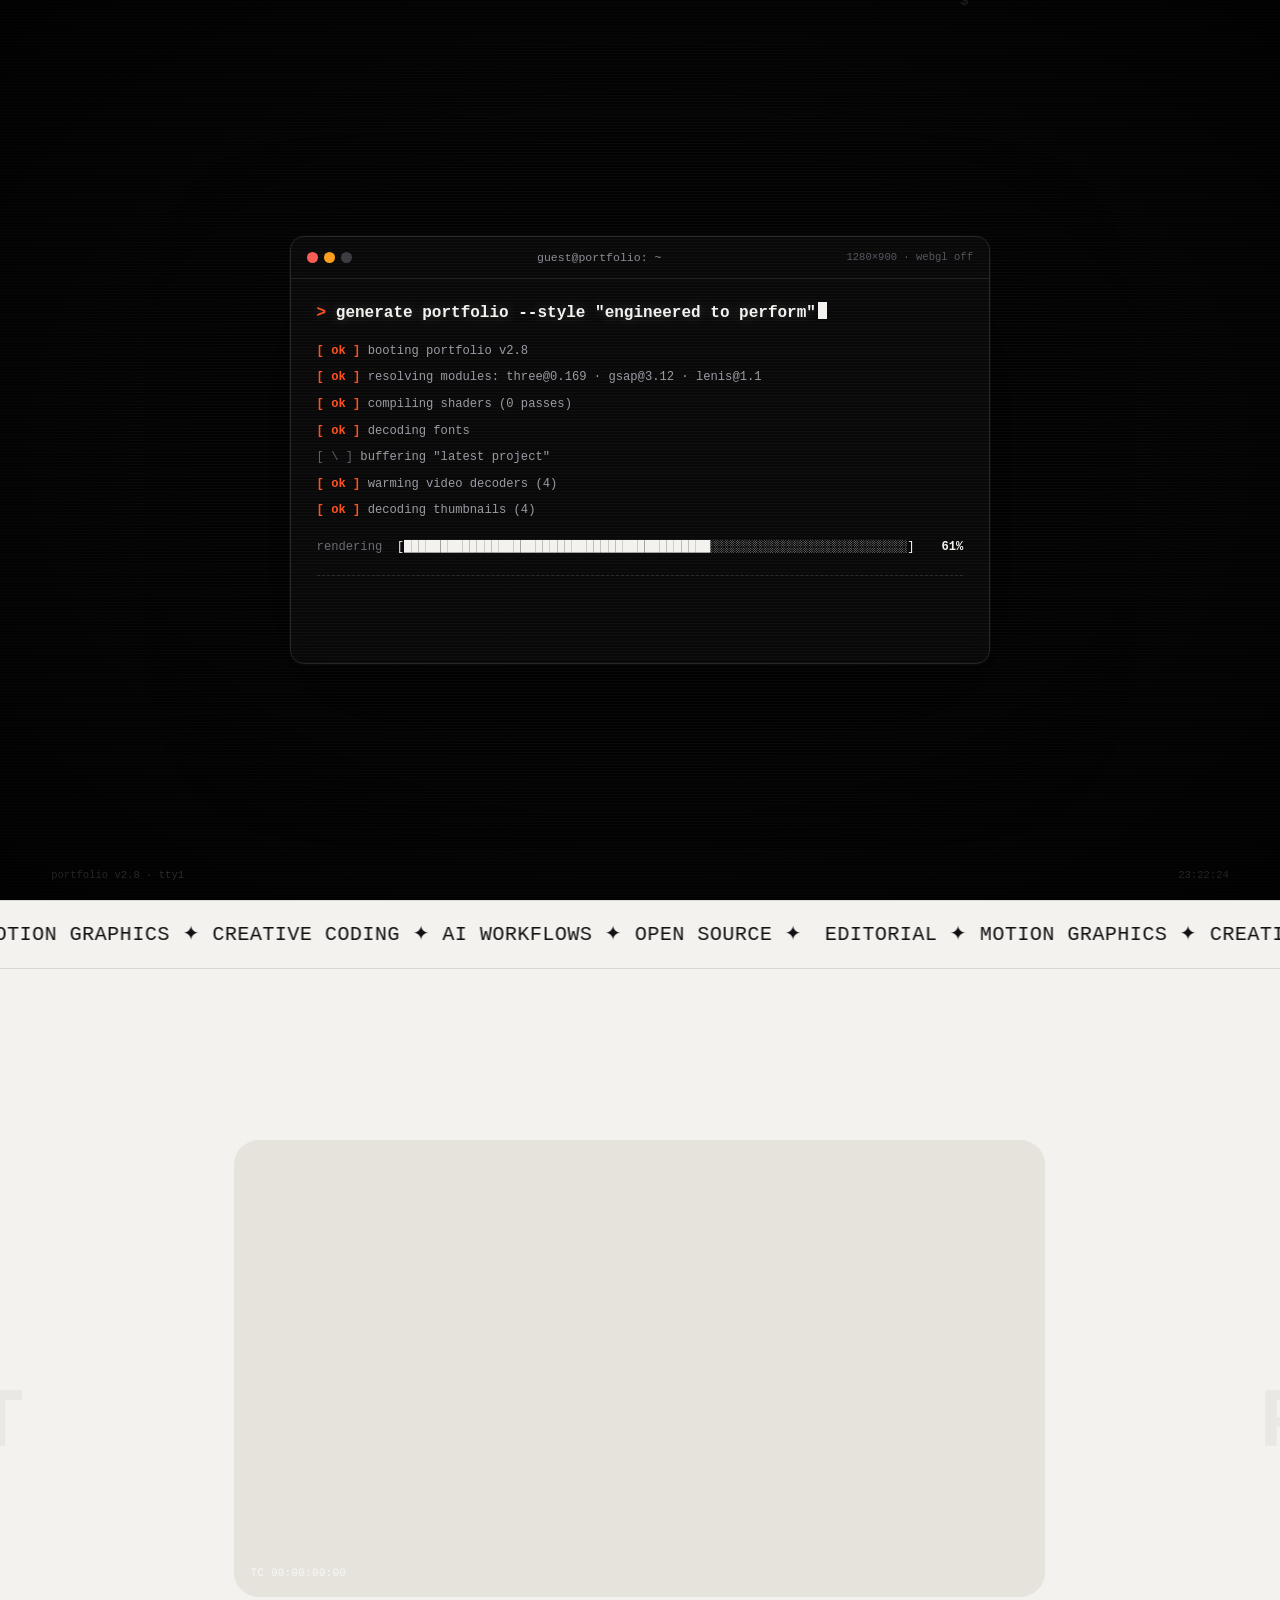
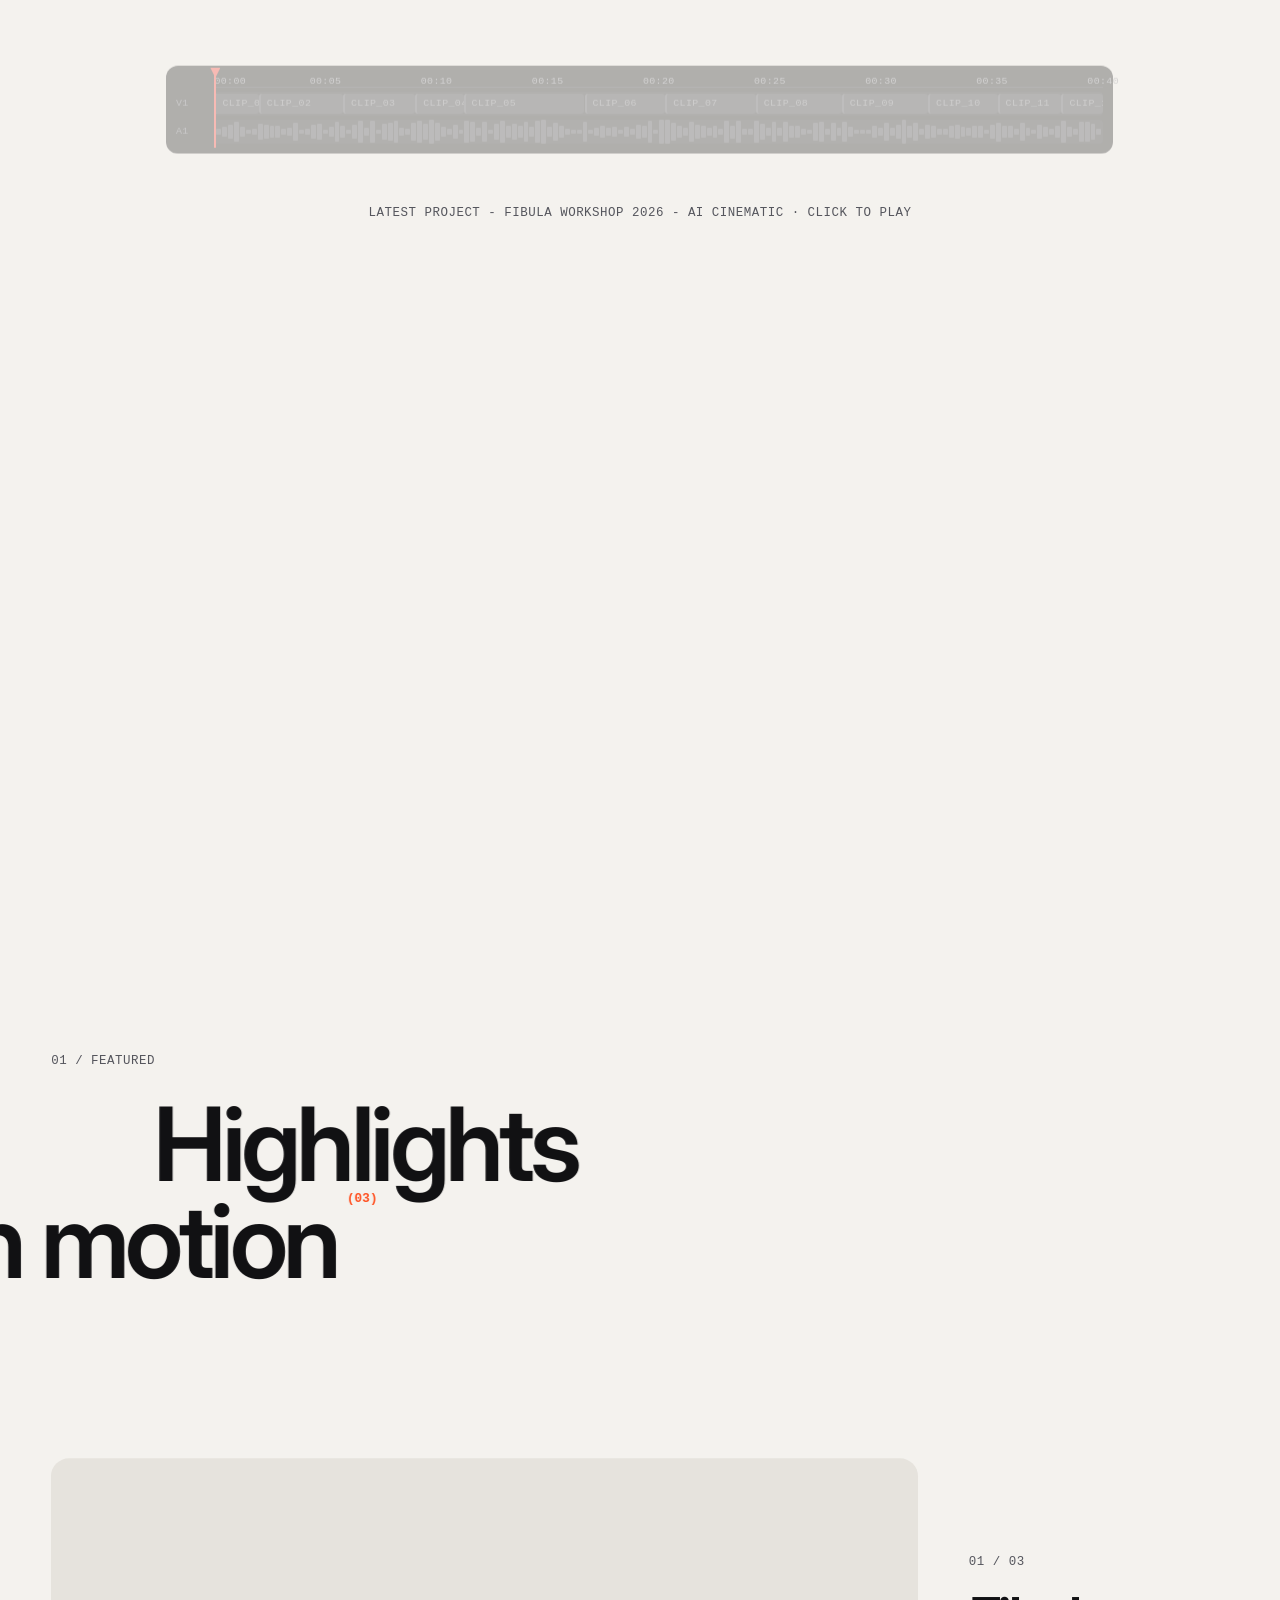
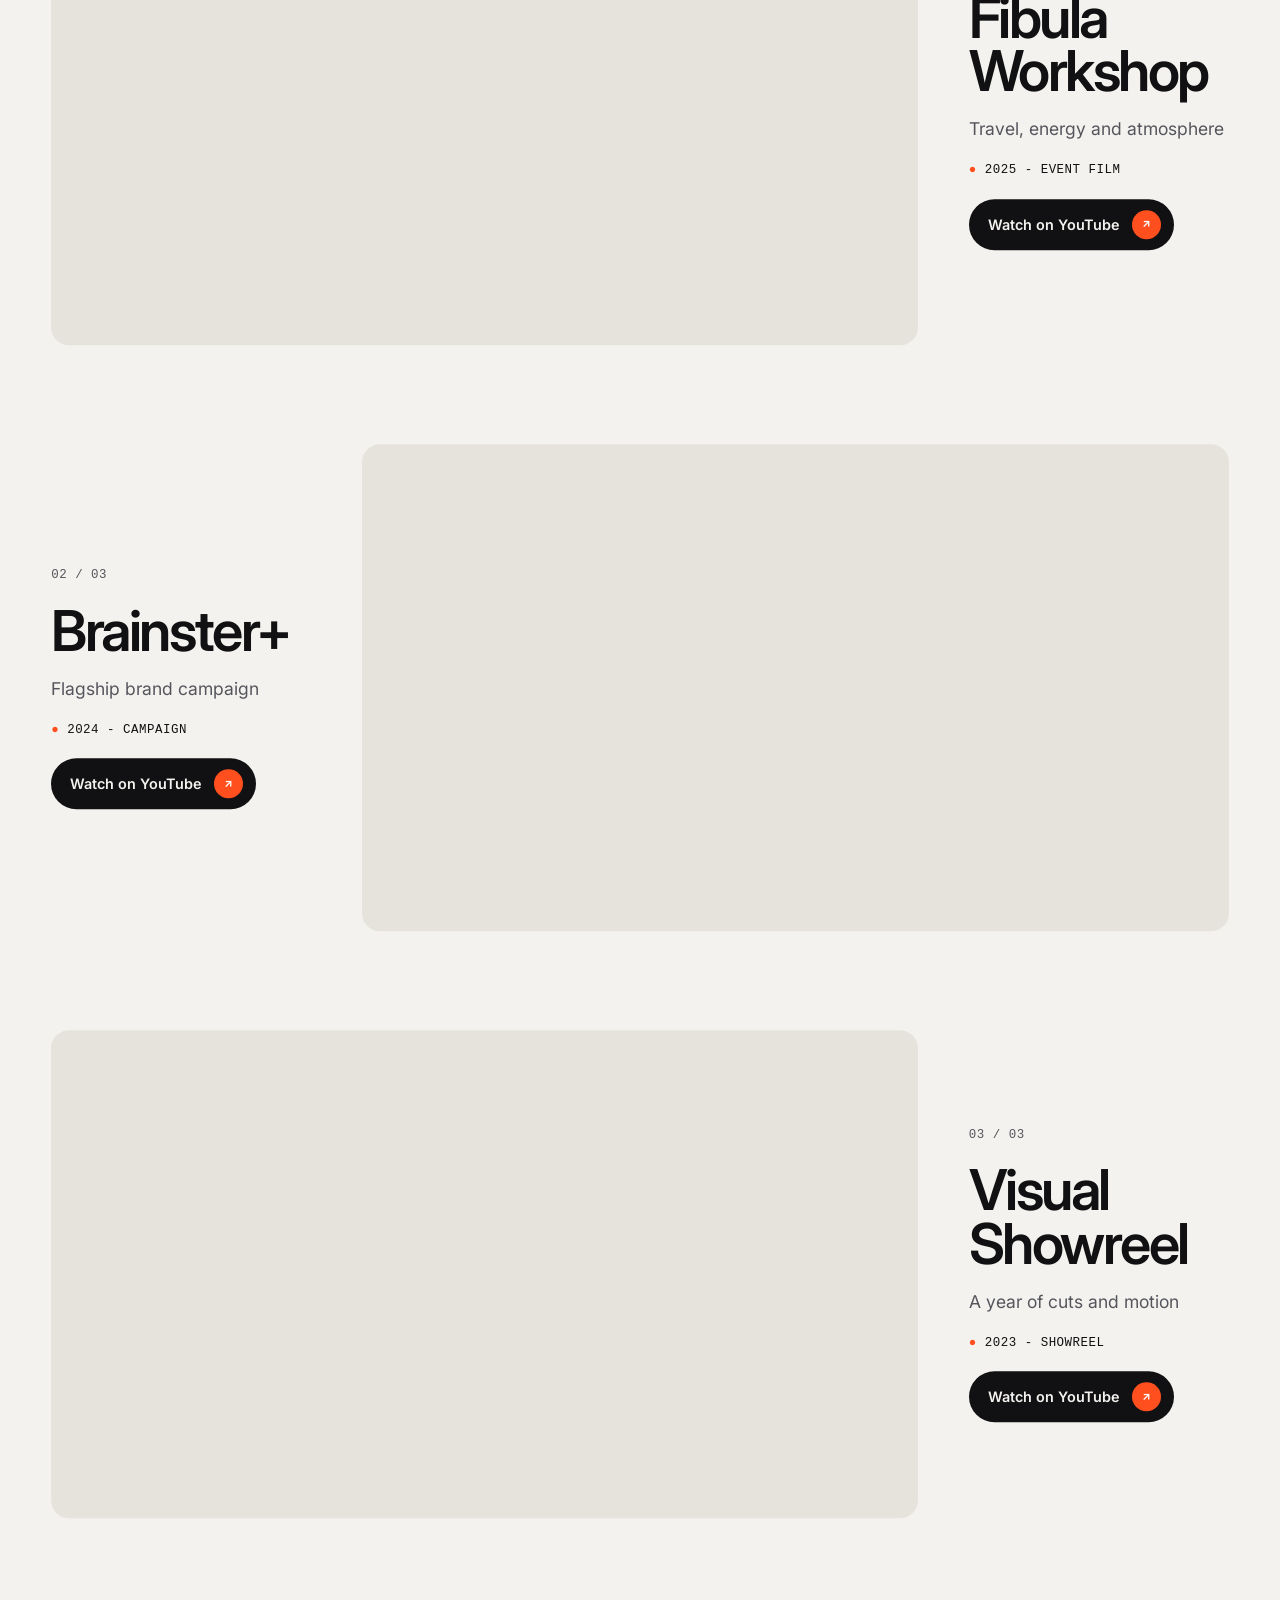
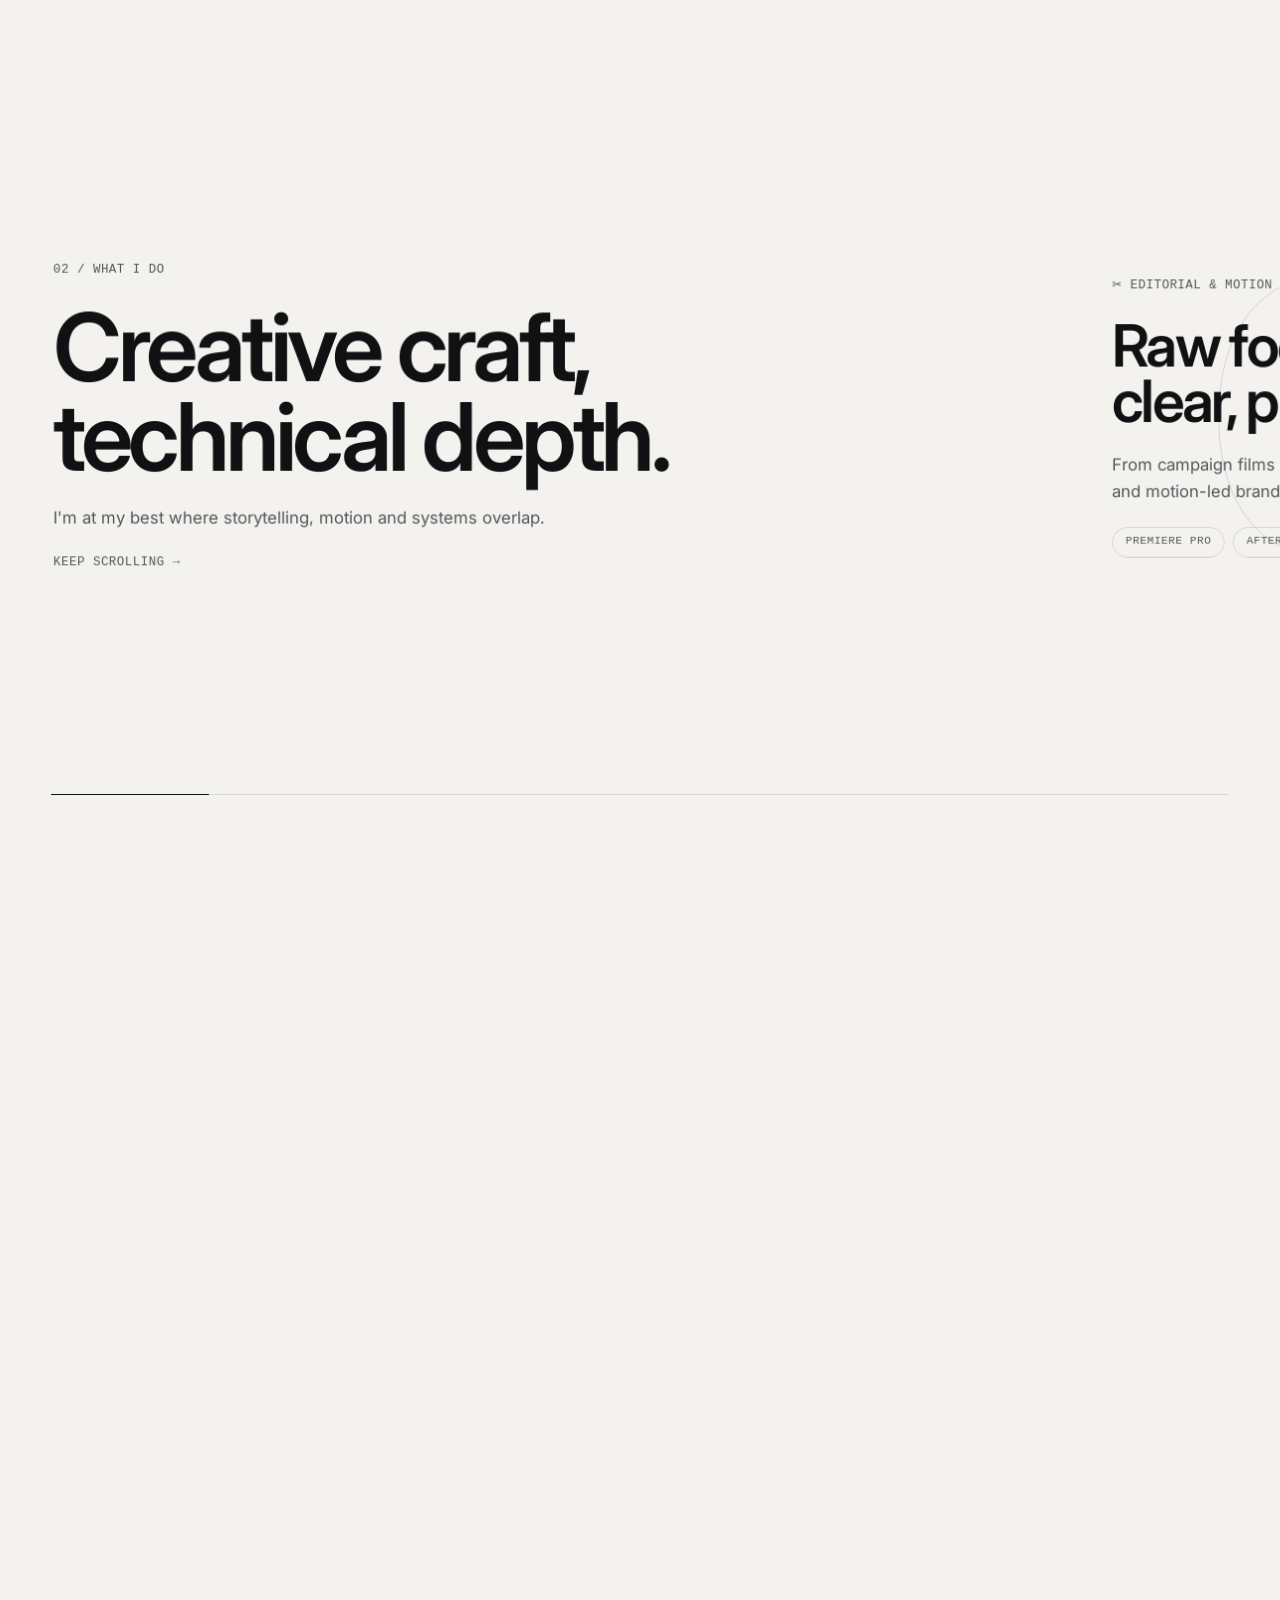
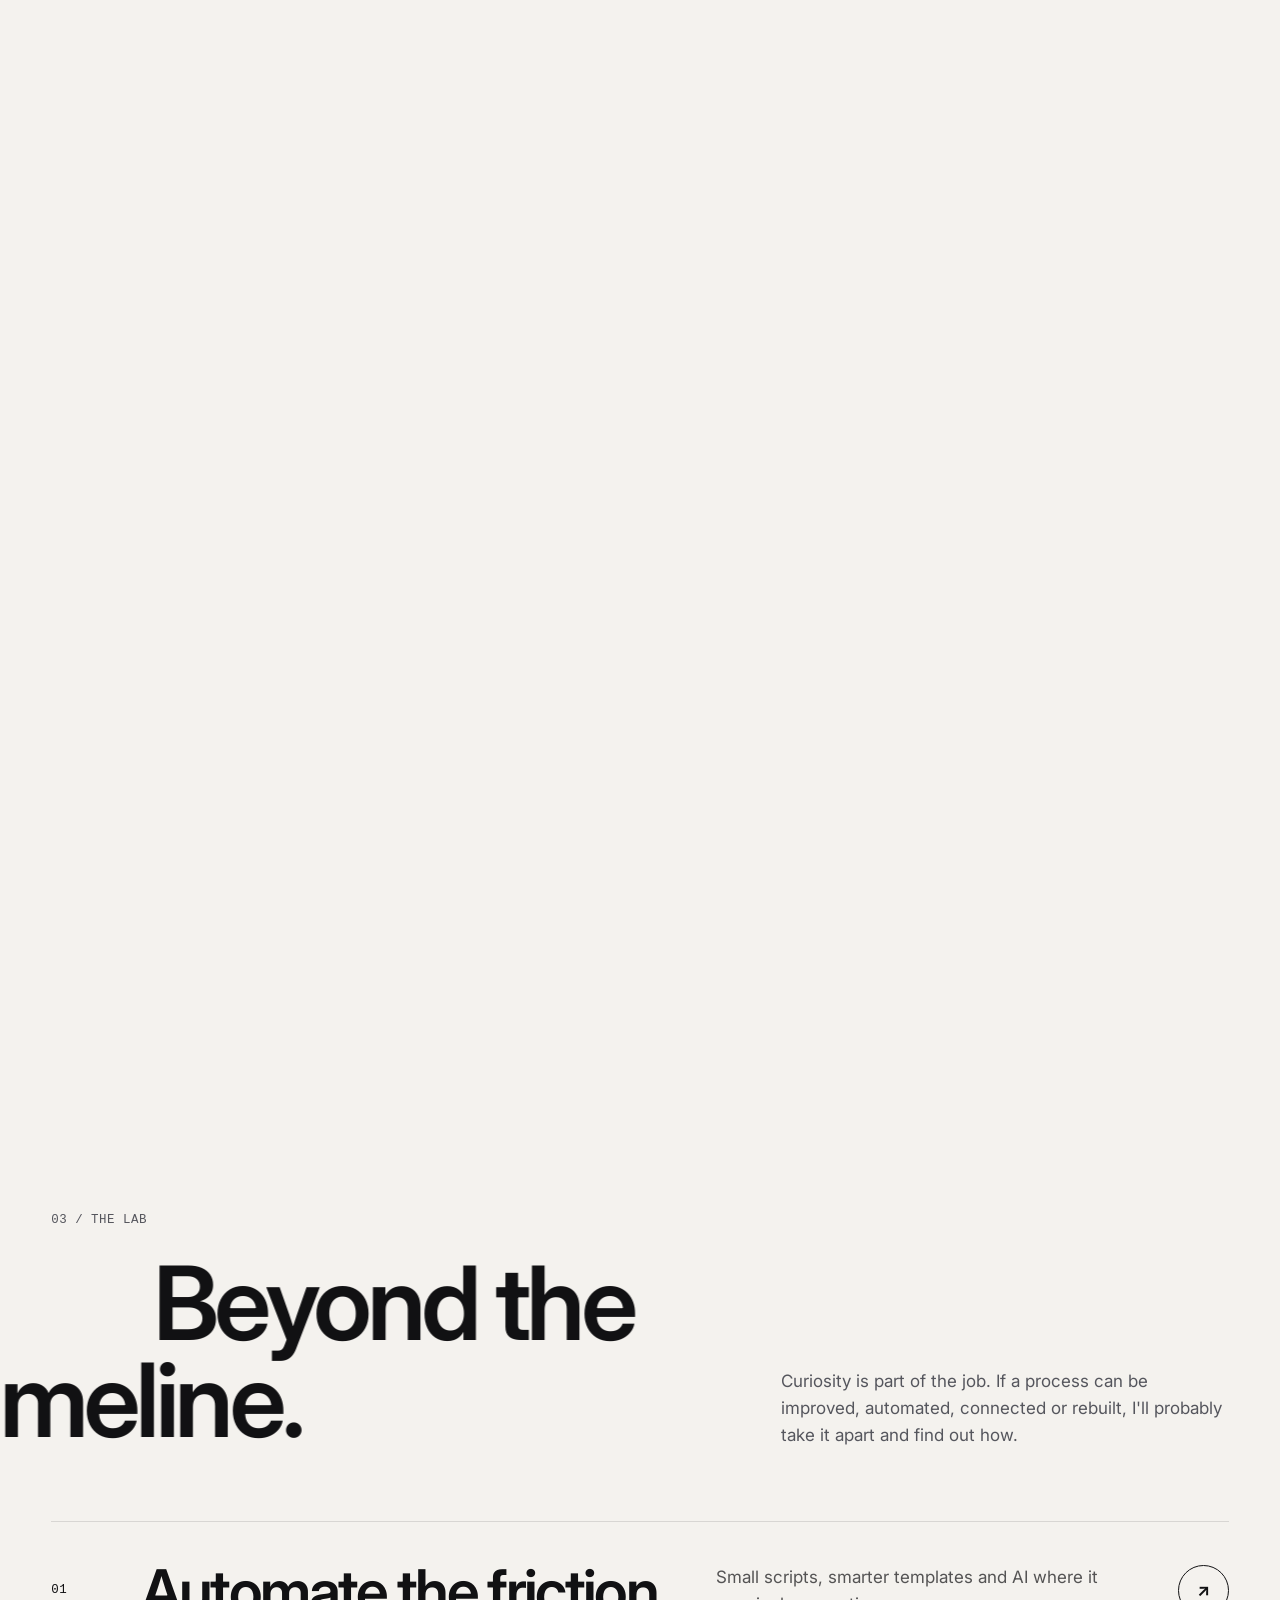
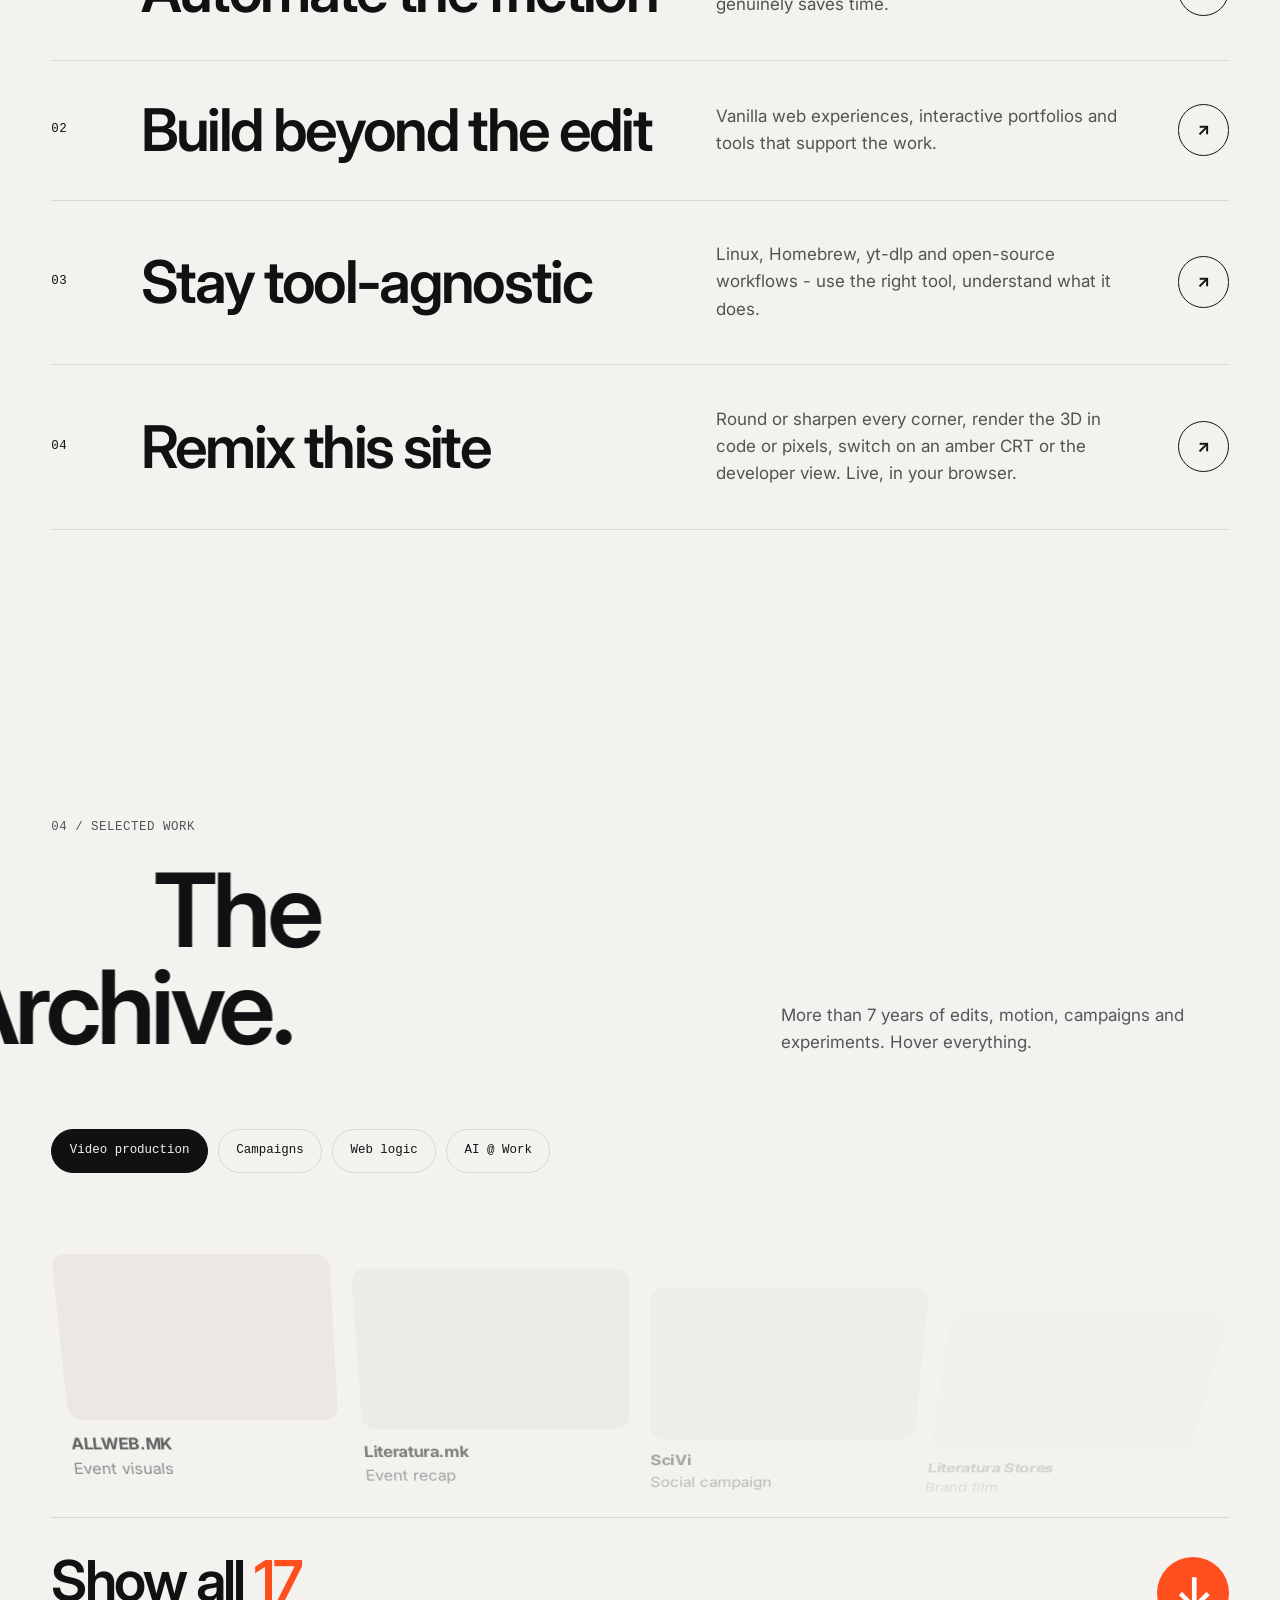
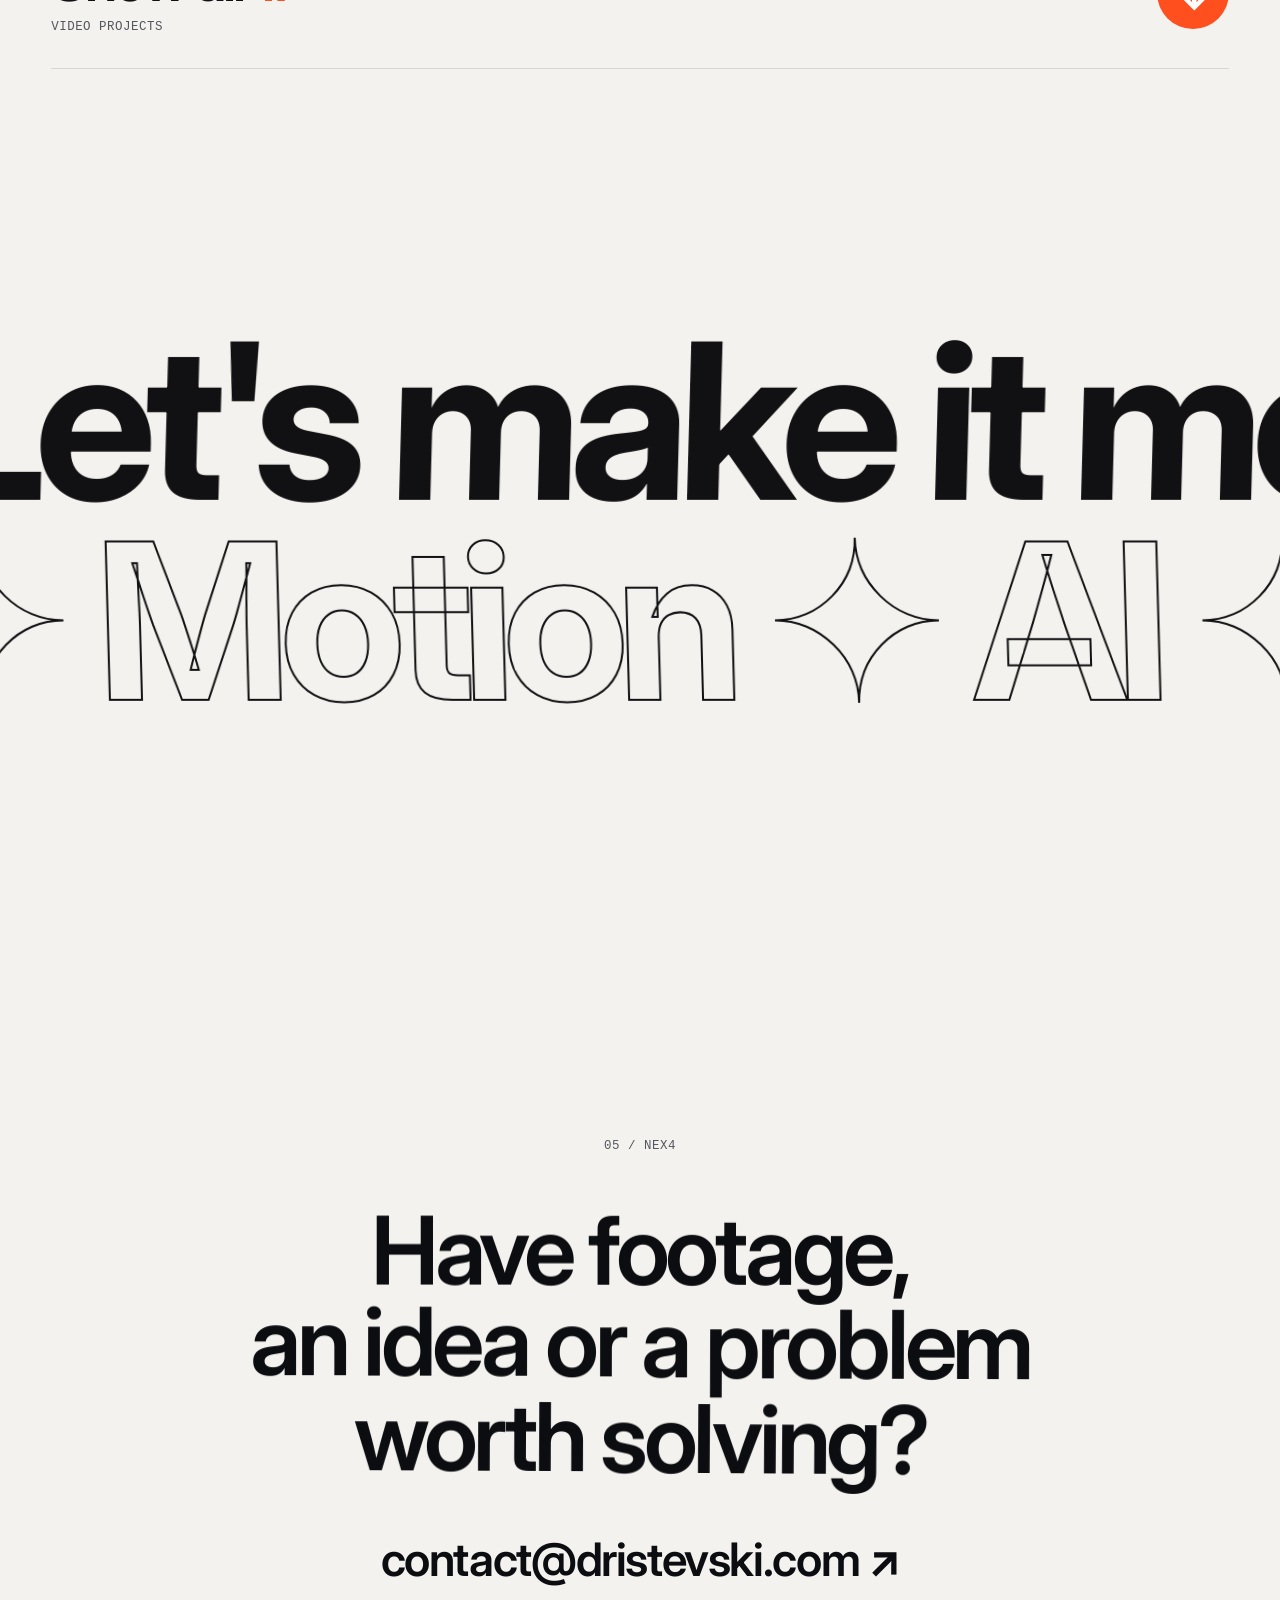
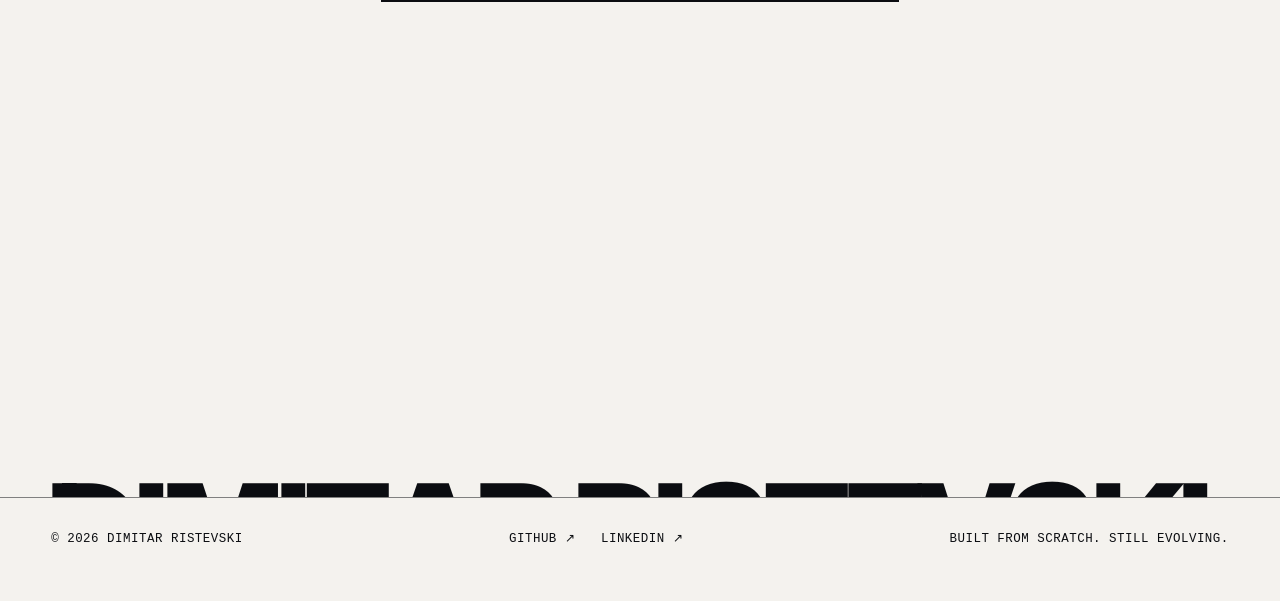
==== commit 4c3b74fe: "Add files via upload" ====
--- a/index.html
+++ b/index.html
@@ -1,313 +1,244 @@
-<!doctype html>
-<html lang="en">
-<head>
-  <meta charset="utf-8">
-  <meta name="viewport" content="width=device-width, initial-scale=1">
-  <meta name="description" content="Dimitar Ristevski - video editor, motion designer and creative technologist combining storytelling, code and smarter production systems.">
-  <meta name="referrer" content="no-referrer">
-  <meta name="theme-color" content="#030712">
-  <title>Dimitar Ristevski - Creative Technologist & Video Editor</title>
-  <link rel="preconnect" href="https://fonts.googleapis.com">
-  <link rel="preconnect" href="https://fonts.gstatic.com" crossorigin>
-  <link href="https://fonts.googleapis.com/css2?family=Inter:wght@400;500;600;700;800;900&display=swap" rel="stylesheet">
-  <link rel="stylesheet" href="styles.css">
-</head>
-<body data-build="local-v7">
-  <div class="ambient-field ambient-field-sharp" aria-hidden="true"></div>
-  <div class="ambient-field ambient-field-blurred" aria-hidden="true"></div>
-  <div class="scroll-progress" aria-hidden="true"></div>
-  <div class="cursor-glow" aria-hidden="true"></div>
-  <div class="cursor-dot" aria-hidden="true"></div>
-
-  <nav class="site-nav">
-    <div class="container nav-inner">
-      <a class="nav-logo magnetic" href="#top" aria-label="Back to top">DIMITAR<span>.RISTEVSKI</span></a>
-      <button class="menu-toggle" type="button" aria-label="Open menu" aria-controls="site-menu" aria-expanded="false">
-        <span></span>
-        <span></span>
-      </button>
-    </div>
-  </nav>
-
-  <div class="site-menu" id="site-menu" aria-hidden="true">
-    <div class="container menu-inner">
-      <div class="menu-contact">
-        <p>GET IN TOUCH</p>
-        <a href="mailto:contact@dristevski.com">contact@dristevski.com</a>
-      </div>
-      <div class="menu-links">
-        <a href="#focus">What I do</a>
-        <a href="#featured">Featured content</a>
-        <a href="#archive">Other Projects</a>
-        <a href="#contact">Contact</a>
-      </div>
-    </div>
-  </div>
-
-  <main id="top">
-    <header class="hero container section-spacer">
-      <div class="eyebrow reveal">
-        <span class="eyebrow-pulse"></span>
-        Video editor × Motion designer × Creative technologist
-      </div>
-
-      <h1 class="hero-title reveal" data-delay="80">
-        <span class="hero-line" data-parallax="-0.018">Ads. Motion. AI.</span>
-        <span class="hero-line text-gradient" data-parallax="0.022">Engineered to perform.</span>
-      </h1>
-
-      <div class="hero-bottom reveal" data-delay="160">
-        <p class="hero-copy">
-          More than 7 years shaping campaigns, stories and motion. Now I’m connecting that editorial instinct with code, open-source tools, AI-assisted workflows and creative systems that make better work move faster.
-        </p>
-        <div class="hero-actions">
-          <a class="btn btn-primary magnetic" href="#archive"><span>Explore the work</span><b>↓</b></a>
-          <a class="btn btn-ghost magnetic" href="https://www.youtube.com/watch?v=JraB2J3aNh8" target="_blank" rel="noreferrer"><span>Play featured project</span><b>▶</b></a>
-        </div>
-      </div>
-
-      <div class="hero-marquee reveal" data-delay="260" aria-label="Capabilities">
-        <div class="marquee-track">
-          <div class="marquee-group">
-            <span>Editorial</span><i>✦</i><span>Motion graphics</span><i>✦</i><span>Creative coding</span><i>✦</i><span>AI workflows</span><i>✦</i><span>Open source</span><i>✦</i>
-          </div>
-          <div class="marquee-group" aria-hidden="true">
-            <span>Editorial</span><i>✦</i><span>Motion graphics</span><i>✦</i><span>Creative coding</span><i>✦</i><span>AI workflows</span><i>✦</i><span>Open source</span><i>✦</i>
-          </div>
-        </div>
-      </div>
-    </header>
-
-    <section id="focus" class="container section-spacer">
-      <div class="section-heading reveal">
-        <p class="section-index">01 / WHAT I DO</p>
-        <h2>Creative craft,<br><span class="text-gradient">technical depth.</span></h2>
-        <p>I’m at my best where storytelling, motion and systems overlap.</p>
-      </div>
-
-      <div class="bento-grid">
-        <article class="glow-card card-wide reveal tilt-card" data-delay="50">
-          <div class="card-number">01</div>
-          <div class="icon-box">✂</div>
-          <h3>Editorial & motion</h3>
-          <p>I turn raw footage into clear, paced stories - from campaign films and event recaps to social content, explainers and motion-led brand pieces.</p>
-          <div class="card-tags"><span>Premiere Pro</span><span>After Effects</span><span>Story</span></div>
-        </article>
-
-        <article class="glow-card reveal tilt-card" data-delay="110">
-          <div class="card-number">02</div>
-          <div class="icon-box">⌘</div>
-          <h3>Creative systems</h3>
-          <p>I use scripting, AI-assisted tools and repeatable workflows to remove production friction - without removing the human taste.</p>
-          <div class="card-tags"><span>Automation</span><span>AI</span><span>AE scripts</span></div>
-        </article>
-
-        <article class="glow-card reveal tilt-card" data-delay="170">
-          <div class="card-number">03</div>
-          <div class="icon-box">/&gt;</div>
-          <h3>Technology fluency</h3>
-          <p>I build for the web, work comfortably in the terminal, run Linux, assemble PCs and reach for open tools before closed shortcuts.</p>
-          <div class="card-tags"><span>HTML/CSS/JS</span><span>Linux</span><span>Open source</span></div>
-        </article>
-      </div>
-    </section>
-
-    <section id="lab" class="lab-section section-spacer">
-      <div class="container">
-        <div class="section-heading split-heading reveal">
-          <div>
-            <p class="section-index">02 / THE LAB</p>
-            <h2>Beyond the<br><span class="text-gradient">timeline.</span></h2>
-          </div>
-          <p>Curiosity is part of the job. If a process can be improved, automated, connected or rebuilt, I’ll probably take it apart and find out how.</p>
-        </div>
-
-        <div class="lab-list">
-          <article class="lab-row reveal tilt-card">
-            <span class="lab-count">01</span>
-            <div><h3>Automate the friction</h3><p>Small scripts, smarter templates and AI where it genuinely saves time.</p></div>
-            <span class="lab-arrow">↗</span>
-          </article>
-          <article class="lab-row reveal tilt-card" data-delay="70">
-            <span class="lab-count">02</span>
-            <div><h3>Build beyond the edit</h3><p>Vanilla web experiences, interactive portfolios and tools that support the work.</p></div>
-            <span class="lab-arrow">↗</span>
-          </article>
-          <article class="lab-row reveal tilt-card" data-delay="140">
-            <span class="lab-count">03</span>
-            <div><h3>Stay tool-agnostic</h3><p>Linux, Homebrew, yt-dlp and open-source workflows - use the right tool, understand what it does.</p></div>
-            <span class="lab-arrow">↗</span>
-          </article>
-        </div>
-      </div>
-    </section>
-
-    <section class="container section-spacer archive">
-      <section id="featured" class="archive-block highlights-block">
-        <div class="subsection-title highlights-heading reveal">
-          <div><p>FEATURED</p></div>
-          <h3>Highlights in motion</h3>
-        </div>
-        <div class="video-grid featured-grid">
-          <a class="video-card featured-card featured-hero reveal tilt-card" href="https://www.youtube.com/watch?v=JraB2J3aNh8" target="_blank" rel="noreferrer">
-            <div class="media-frame placeholder-frame">
-              <video src="https://dristevski.com/images/fibAI.mp4" autoplay muted loop playsinline preload="metadata">
-                <span class="placeholder-year">2026</span>
-                <span class="placeholder-title">FIBULA<br>WORKSHOP</span>
-                <span class="placeholder-note">AI Cinematic</span>
-              </video>
-              <span class="play-button">▶</span>
-              <span class="project-type">NEW CINEMATIC</span>
-              <div class="ai-callout">
-                <span class="ai-callout-arrow">↘</span>
-                <div><strong>AI VISUALS</strong><small>+ Manual Sound Design</small></div>
-              </div>
-            </div>
-            <div class="project-meta feature-meta">
-              <div><p>Fibula Workshop 2026</p><h4>Cinematic - AI-generated picture, human-crafted sound</h4></div>
-            </div>
-          </a>
-          <a class="video-card featured-card reveal tilt-card" href="https://youtu.be/QgNXHDOZfy8" target="_blank" rel="noreferrer">
-            <div class="media-frame">
-              <video src="https://dristevski.com/images/fibstar.mp4" autoplay muted loop playsinline preload="metadata"></video>
-              <span class="play-button">▶</span><span class="project-type">EVENT FILM</span>
-            </div>
-            <div class="project-meta"><div><p>Fibula Workshop</p><h4>Travel, energy and atmosphere</h4></div><span>2025</span></div>
-          </a>
-          <a class="video-card featured-card reveal tilt-card" data-delay="80" href="https://youtu.be/tKv0Y_P9Ivg" target="_blank" rel="noreferrer">
-            <div class="media-frame">
-              <video src="https://dristevski.com/images/bvid.mp4" poster="https://dristevski.com/images/bmini.png" autoplay muted loop playsinline preload="metadata"></video>
-              <span class="play-button">▶</span><span class="project-type">CAMPAIGN</span>
-            </div>
-            <div class="project-meta"><div><p>Brainster+</p><h4>Flagship brand campaign</h4></div><span>2024</span></div>
-          </a>
-          <a class="video-card featured-card reveal tilt-card" data-delay="160" href="https://www.youtube.com/watch?v=yUJAUBe0hZQ" target="_blank" rel="noreferrer">
-            <div class="media-frame">
-              <video src="https://dristevski.com/images/portfoliovid.mp4" poster="https://dristevski.com/images/bjf.png" autoplay muted loop playsinline preload="metadata"></video>
-              <span class="play-button">▶</span><span class="project-type">SHOWREEL</span>
-            </div>
-            <div class="project-meta"><div><p>Visual Showreel</p><h4>A year of cuts and motion</h4></div><span>2023</span></div>
-          </a>
-        </div>
-      </section>
-
-      <div id="archive" class="archive-header reveal">
-        <p class="section-index">03 / SELECTED WORK</p>
-        <h2>The <span class="text-gradient">Archive.</span></h2>
-        <p>More than 7 years of edits, motion, campaigns and experiments. Drag the carousel. Hover everything.</p>
-      </div>
-
-      <section class="latest-reels archive-block">
-        <div class="subsection-title latest-reels-heading reveal">
-          <div><p>LATEST CONTENT</p></div>
-          <h3>UGC Content</h3>
-        </div>
-        <script type="application/json" id="ugc-content">
-          [
-            {
-              "title": "",
-              "thumbnail": "https://dristevski.com/images/socal1.jpg",
-              "link": ""
-            },
-            {
-              "title": "",
-              "thumbnail": "https://dristevski.com/images/newwave1.jpg",
-              "link": ""
-            },
-            {
-              "title": "",
-              "thumbnail": "https://dristevski.com/images/prime1.jpg",
-              "link": ""
-            }
-          ]
-        </script>
-        <div class="latest-reels-grid" id="latest-reels-grid"></div>
-        <button class="show-more magnetic" id="reels-show-more" type="button" hidden>
-          <span>Show more</span><b>↓</b>
-        </button>
-      </section>
-
-      <section class="ai-section archive-block reveal">
-        <div class="subsection-title">
-          <div><span class="status-dot"></span><p>AI @ WORK</p></div>
-          <h3>Static AI design generations & experiments</h3>
-        </div>
-        <div class="carousel-stage">
-          <div class="carousel-container" id="carousel" aria-label="AI visual project carousel"></div>
-        </div>
-        <div class="carousel-controls">
-          <button class="carousel-button magnetic" id="carousel-prev" type="button" aria-label="Previous project">←</button>
-          <div class="carousel-meter"><span></span></div>
-          <span class="carousel-count"><b id="carousel-current">01</b> / 20</span>
-          <button class="carousel-button magnetic" id="carousel-next" type="button" aria-label="Next project">→</button>
-        </div>
-      </section>
-
-      <section class="archive-block">
-        <div class="subsection-title reveal">
-          <div><p>WEB LOGIC</p></div>
-          <h3>Small builds, real code</h3>
-        </div>
-        <div class="creative-grid">
-          <a class="mini-card reveal tilt-card" href="https://dristevski.com/projects/tip-calculator-eng/index.html" target="_blank" rel="noreferrer">
-            <img src="https://img.icons8.com/fluency/240/calculator.png" alt="" loading="lazy">
-            <div class="mini-overlay"><span>VANILLA JS</span><h4>Tip Calculator</h4><b>↗</b></div>
-          </a>
-          <a class="mini-card reveal tilt-card" data-delay="70" href="https://dristevski.com/projects/shopping-cart/index.html" target="_blank" rel="noreferrer">
-            <img src="https://img.icons8.com/fluency/240/shopping-cart.png" alt="" loading="lazy">
-            <div class="mini-overlay"><span>VANILLA JS</span><h4>Shopping Cart</h4><b>↗</b></div>
-          </a>
-          <a class="mini-card reveal tilt-card" data-delay="140" href="https://dristevski.com/projects/music-player-app/index.html" target="_blank" rel="noreferrer">
-            <img src="https://img.icons8.com/fluency/240/audio-wave.png" alt="" loading="lazy">
-            <div class="mini-overlay"><span>VANILLA JS</span><h4>Music Player</h4><b>↗</b></div>
-          </a>
-        </div>
-      </section>
-
-      <section class="archive-block">
-        <div class="subsection-title reveal">
-          <div><p>VIDEO PRODUCTION</p></div>
-          <h3>Stories, events & brands</h3>
-        </div>
-        <div class="expandable-projects" data-expandable-projects>
-          <div class="video-grid archive-grid" id="video-production-grid"></div>
-          <div class="projects-fade" aria-hidden="true"></div>
-          <button class="show-more projects-show-more" type="button" aria-expanded="false">
-            <span>Show more</span><b>↓</b>
-          </button>
-        </div>
-      </section>
-
-      <section class="archive-block">
-        <div class="subsection-title reveal">
-          <div><p>CAMPAIGNS</p></div>
-          <h3>Fast formats, clear ideas</h3>
-        </div>
-        <div class="expandable-projects" data-expandable-projects>
-          <div class="video-grid archive-grid" id="campaign-grid"></div>
-          <div class="projects-fade" aria-hidden="true"></div>
-          <button class="show-more projects-show-more" type="button" aria-expanded="false">
-            <span>Show more</span><b>↓</b>
-          </button>
-        </div>
-      </section>
-    </section>
-
-    <section id="contact" class="contact-section section-spacer">
-      <div class="container contact-inner reveal">
-        <p class="section-index">04 / NEXT</p>
-        <h2>Have footage, an idea<br>or a problem worth <span class="text-gradient">solving?</span></h2>
-        <a class="contact-link magnetic" href="mailto:contact@dristevski.com">contact@dristevski.com <span>↗</span></a>
-      </div>
-    </section>
-  </main>
-
-  <footer class="container">
-    <p>© <span id="year"></span> Dimitar Ristevski</p>
-    <div><a href="https://github.com/dimidimi00" target="_blank" rel="noreferrer">GitHub ↗</a><a href="https://www.linkedin.com/in/dimitar-ri/" target="_blank" rel="noreferrer">LinkedIn ↗</a></div>
-    <p>Built from scratch. Still evolving.</p>
-  </footer>
-
-  <script src="script.js"></script>
-</body>
-</html>
+<!doctype html>
+<html lang="en" class="is-loading" data-theme="light">
+<head>
+  <meta charset="utf-8">
+  <meta name="viewport" content="width=device-width, initial-scale=1">
+  <title>Dimitar Ristevski - Creative Technologist & Video Editor</title>
+  <meta name="description" content="Video editor, motion designer and creative technologist. Ads. Motion. AI. Engineered to perform.">
+  <meta name="theme-color" content="#f4f2ee">
+  <link rel="icon" href="data:image/svg+xml,%3Csvg xmlns='http://www.w3.org/2000/svg' viewBox='0 0 64 64'%3E%3Crect width='64' height='64' rx='14' fill='%23ff4f1f'/%3E%3Ctext x='50%25' y='56%25' fill='white' font-family='Arial' font-weight='700' font-size='26' text-anchor='middle' dominant-baseline='middle'%3EDR%3C/text%3E%3C/svg%3E">
+  <link rel="preconnect" href="https://fonts.googleapis.com">
+  <link rel="preconnect" href="https://fonts.gstatic.com" crossorigin>
+  <link href="https://fonts.googleapis.com/css2?family=Inter:wght@400;600;700;800&display=swap" rel="stylesheet">
+  <link rel="stylesheet" href="vendor/lenis.css">
+  <link rel="stylesheet" href="css/style.css">
+  <script type="importmap">{ "imports": { "three": "./vendor/three.module.js" } }</script>
+  <link rel="preload" href="data/content.json" as="fetch" crossorigin>
+  <link rel="modulepreload" href="vendor/three.module.js">
+  <link rel="modulepreload" href="js/main.js">
+  <link rel="modulepreload" href="js/gl/stage.js">
+  <link rel="modulepreload" href="js/gl/media.js">
+  <link rel="modulepreload" href="js/gl/lines.js">
+  <link rel="modulepreload" href="js/gl/blob.js">
+  <link rel="modulepreload" href="js/ui/loader.js">
+  <link rel="modulepreload" href="js/ui/reveal.js">
+  <link rel="modulepreload" href="js/ui/fx.js">
+  <link rel="modulepreload" href="js/gl/post.js">
+  <link rel="modulepreload" href="js/ui/cursor.js">
+  <link rel="modulepreload" href="js/ui/archive.js">
+  <link rel="modulepreload" href="js/ui/player.js">
+  <link rel="modulepreload" href="js/ui/timeline.js">
+  <link rel="modulepreload" href="js/ui/scrub.js">
+  <link rel="modulepreload" href="js/ui/config.js">
+  <link rel="modulepreload" href="js/ui/debug.js">
+  <link rel="modulepreload" href="js/ui/asciitext.js">
+  <link rel="modulepreload" href="js/ui/imgfx.js">
+</head>
+<body>
+  <div class="loader" id="loader" aria-hidden="true">
+    <canvas class="loader-rain" id="loader-rain"></canvas>
+    <div class="term">
+      <div class="term-top"><span class="dots"><i></i><i></i><i></i></span><span class="term-name">guest@portfolio: ~</span><span class="term-sys" id="term-sys"></span></div>
+      <div class="term-body">
+        <p class="term-cmd"><span class="term-prompt">&gt;</span> <span id="term-cmd"></span><i class="term-caret" id="term-caret"></i></p>
+        <ol class="term-log" id="term-log"></ol>
+        <div class="term-progress"><span class="term-label">rendering</span><span class="term-meter" id="term-bar"></span><span class="term-pct" id="term-pct">0%</span></div>
+        <ol class="term-log term-end" id="term-end"></ol>
+      </div>
+    </div>
+    <div class="term-foot"><span>portfolio v2.8 · tty1</span><span id="term-clock"></span></div>
+  </div>
+
+  <svg class="svg-defs" width="0" height="0" aria-hidden="true">
+    <filter id="px8" x="0" y="0" width="100%" height="100%" color-interpolation-filters="sRGB">
+      <feFlood x="4" y="4" width="1" height="1" />
+      <feComposite width="8" height="8" />
+      <feTile result="grid" />
+      <feComposite in="SourceGraphic" in2="grid" operator="in" />
+      <feMorphology operator="dilate" radius="4" />
+    </filter>
+  </svg>
+
+  <div class="cursor-halo" id="cursor-halo" aria-hidden="true"></div>
+  <canvas class="gl" id="gl" aria-hidden="true"></canvas>
+  <div class="crt" aria-hidden="true"></div>
+  <div class="cursor" id="cursor" aria-hidden="true"><span class="cursor-label" id="cursor-label"></span></div>
+  <div class="cursor-ring" id="cursor-ring" aria-hidden="true"></div>
+
+  <div class="hud mono" aria-hidden="true">
+    <span class="hud-tc"><i class="rec"></i> <span id="hud-tc">00:00:00:00</span></span>
+    <span class="hud-section" id="hud-section">00 / Intro</span>
+  </div>
+  <div class="playhead" aria-hidden="true"><span id="playhead"></span></div>
+
+  <header class="nav">
+    <a class="nav-logo magnetic" href="#top" aria-label="Back to top">DIMITAR<span>.RISTEVSKI</span></a>
+    <nav class="nav-links mono" aria-label="Sections">
+      <a href="#work" data-scramble>Work</a><a href="#craft" data-scramble>Craft</a><a href="#lab" data-scramble>Lab</a><a href="#archive" data-scramble>Archive</a>
+    </nav>
+    <div class="nav-actions">
+      <button class="nav-remix magnetic" id="nav-remix" type="button" data-open-config data-cursor="Remix" aria-label="Remix this site"><code>&lt;/&gt;</code><span>Remix</span><i class="nav-remix-dot" aria-hidden="true"></i></button>
+      <a class="pill magnetic" href="#contact" data-cursor="Say hi"><span>Let's talk</span><b>●</b></a>
+    </div>
+  </header>
+
+  <main id="top">
+    <section class="intro" data-theme="light" data-lines="full" data-label="00 / Intro">
+      <p class="eyebrow mono" data-reveal data-scramble>Video editor × Motion designer × Creative technologist</p>
+      <h1 class="intro-title" data-chars>
+        <span class="line">Ads. Motion. AI.</span>
+        <span class="line"><em>Engineered</em></span>
+        <span class="line">to perform.</span>
+      </h1>
+      <div class="intro-aside">
+        <p data-reveal>More than 7 years shaping campaigns, stories and motion. Now I'm connecting that editorial instinct with code, open-source tools, AI-assisted workflows and creative systems that make better work move faster.</p>
+        <a class="pill pill-dark magnetic" href="#work" data-reveal><span>Explore the work</span><b>↓</b></a>
+      </div>
+      <div class="scroll-hint mono" data-reveal><span>Scroll</span><i></i></div>
+    </section>
+
+    <div class="marquee mono" aria-hidden="true">
+      <div class="marquee-track" id="marquee">
+        <span>Editorial ✦ Motion graphics ✦ Creative coding ✦ AI workflows ✦ Open source ✦&nbsp;</span>
+        <span>Editorial ✦ Motion graphics ✦ Creative coding ✦ AI workflows ✦ Open source ✦&nbsp;</span>
+      </div>
+    </div>
+
+    <section class="reel" id="reel" data-theme="light" data-lines="full" data-label="00 / Latest project">
+      <div class="reel-pin">
+        <span class="reel-word reel-word-l" aria-hidden="true">LATEST</span>
+        <span class="reel-word reel-word-r" aria-hidden="true">PROJECT</span>
+        <div class="reel-stack" id="reel-stack">
+          <a class="reel-media" id="reel-media" data-gl="video" data-cursor="Play" data-player>
+            <video muted loop playsinline preload="auto"></video>
+            <span class="reel-tc mono" id="reel-tc">TC 00:00:00:00</span>
+          </a>
+          <div class="timeline mono" id="timeline" data-cursor="Scrub" aria-hidden="true">
+            <div class="tl-ruler" id="tl-ruler"></div>
+            <div class="tl-track"><span class="tl-label">V1</span><div class="tl-lane" id="tl-v1"></div></div>
+            <div class="tl-track"><span class="tl-label">A1</span><div class="tl-lane tl-wave" id="tl-a1"></div></div>
+            <span class="tl-playhead" id="tl-playhead"><i></i></span>
+          </div>
+        </div>
+        <span class="reel-caption mono" id="reel-caption"></span>
+      </div>
+    </section>
+
+    <section class="work" id="work" data-theme="light" data-label="01 / Featured">
+      <div class="section-head">
+        <span class="mono" data-scramble>01 / Featured</span>
+        <h2 data-split data-drift><span class="line">Highlights</span><span class="line">in motion<sup class="mono">(03)</sup></span></h2>
+      </div>
+      <div class="projects" id="work-grid"></div>
+    </section>
+
+    <section class="craft" id="craft" data-theme="dark" data-label="02 / What I do">
+      <div class="craft-pin">
+        <div class="craft-track" id="craft-track">
+          <div class="craft-panel craft-intro">
+            <span class="mono" data-scramble>02 / What I do</span>
+            <h2 data-split><span class="line">Creative craft,</span><span class="line">technical depth.</span></h2>
+            <p data-reveal>I'm at my best where storytelling, motion and systems overlap.</p>
+            <span class="craft-arrow mono">Keep scrolling →</span>
+          </div>
+          <article class="craft-panel">
+            <span class="craft-num" aria-hidden="true">01</span>
+            <span class="mono">✂ Editorial &amp; motion</span>
+            <h3>Raw footage into clear, paced stories.</h3>
+            <p>From campaign films and event recaps to social content, explainers and motion-led brand pieces.</p>
+            <ul class="tags mono"><li>Premiere Pro</li><li>After Effects</li><li>Story</li></ul>
+          </article>
+          <article class="craft-panel">
+            <span class="craft-num" aria-hidden="true">02</span>
+            <span class="mono">⌘ Creative systems</span>
+            <h3>Less production friction. Same human taste.</h3>
+            <p>I use scripting, AI-assisted tools and repeatable workflows to remove production friction - without removing the human taste.</p>
+            <ul class="tags mono"><li>Automation</li><li>AI</li><li>AE scripts</li></ul>
+          </article>
+          <article class="craft-panel">
+            <span class="craft-num" aria-hidden="true">03</span>
+            <span class="mono">/&gt; Technology fluency</span>
+            <h3>Web, terminal, Linux, hardware.</h3>
+            <p>I build for the web, work comfortably in the terminal, run Linux, assemble PCs and reach for open tools before closed shortcuts.</p>
+            <ul class="tags mono"><li>HTML/CSS/JS</li><li>Linux</li><li>Open source</li></ul>
+          </article>
+        </div>
+        <div class="craft-progress"><span id="craft-progress"></span></div>
+      </div>
+    </section>
+
+    <section class="lab" id="lab" data-theme="light" data-label="03 / The Lab">
+      <div class="section-head">
+        <span class="mono" data-scramble>03 / The Lab</span>
+        <h2 data-split data-drift><span class="line">Beyond the</span><span class="line">timeline.</span></h2>
+        <p data-reveal>Curiosity is part of the job. If a process can be improved, automated, connected or rebuilt, I'll probably take it apart and find out how.</p>
+      </div>
+      <ul class="lab-list">
+        <li class="lab-row" data-cmd="$ ./batch-export.sh --all --notify"><span class="mono">01</span><h3>Automate the friction</h3><p>Small scripts, smarter templates and AI where it genuinely saves time.</p><b class="magnetic">↗</b></li>
+        <li class="lab-row" data-cmd="$ touch index.html &amp;&amp; open ."><span class="mono">02</span><h3>Build beyond the edit</h3><p>Vanilla web experiences, interactive portfolios and tools that support the work.</p><b class="magnetic">↗</b></li>
+        <li class="lab-row" data-cmd="$ brew install yt-dlp"><span class="mono">03</span><h3>Stay tool-agnostic</h3><p>Linux, Homebrew, yt-dlp and open-source workflows - use the right tool, understand what it does.</p><b class="magnetic">↗</b></li>
+        <li class="lab-row" data-cmd="$ open site.config.js" data-open-config data-cursor="Remix"><span class="mono">04</span><h3>Remix this site</h3><p>Round or sharpen every corner, render the 3D in code or pixels, switch on an amber CRT or the developer view. Live, in your browser.</p><b class="magnetic">↗</b></li>
+      </ul>
+    </section>
+
+    <section class="archive" id="archive" data-theme="light" data-label="04 / Archive">
+      <div class="section-head">
+        <span class="mono" data-scramble>04 / Selected work</span>
+        <h2 data-split data-drift><span class="line">The</span><span class="line">Archive.</span></h2>
+        <p data-reveal>More than 7 years of edits, motion, campaigns and experiments. Hover everything.</p>
+      </div>
+
+      <div class="tabs mono" role="tablist">
+        <button role="tab" aria-selected="true" data-tab="video" data-scramble>Video production</button>
+        <button role="tab" aria-selected="false" data-tab="campaigns" data-scramble>Campaigns</button>
+        <button role="tab" aria-selected="false" data-tab="web" data-scramble>Web logic</button>
+        <button role="tab" aria-selected="false" data-tab="ai" data-scramble>AI @ Work</button>
+      </div>
+      <div class="archive-grid" id="archive-grid"></div>
+      <button class="more-bar" id="archive-more" type="button" data-cursor="Show all">
+        <span class="more-label">Show all <b id="archive-count">17</b><small id="archive-kind">video projects</small></span>
+        <span class="more-arrow" aria-hidden="true">↓</span>
+      </button>
+    </section>
+
+    <section class="bigtype" data-theme="dark" data-lines="full" data-label="05 / Next" aria-hidden="true">
+      <div class="bigtype-row" data-dir="-1"><span>Let's make it move ✦ Let's make it move ✦&nbsp;</span></div>
+      <div class="bigtype-row outline" data-dir="1"><span>Ads ✦ Motion ✦ AI ✦ Ads ✦ Motion ✦ AI ✦&nbsp;</span></div>
+    </section>
+
+    <section class="contact" id="contact" data-theme="dark" data-lines="full" data-label="05 / Contact">
+      <div class="blob-anchor" id="blob-anchor"></div>
+      <span class="mono" data-scramble>05 / Next</span>
+      <h2 class="contact-title" data-split>
+        <span class="line">Have footage,</span><span class="line">an idea or a problem</span><span class="line">worth solving?</span>
+      </h2>
+      <a class="contact-mail magnetic" id="contact-mail" data-cursor="Write">Get in touch <b>↗</b></a>
+    </section>
+  </main>
+
+  <footer class="footer" data-theme="dark">
+    <div class="footer-name" aria-hidden="true" data-footer-name>DIMITAR RISTEVSKI</div>
+    <div class="footer-row mono">
+      <span>© <span id="year"></span> Dimitar Ristevski</span>
+      <span class="footer-links" id="socials"></span>
+      <span>Built from scratch. Still evolving.</span>
+    </div>
+  </footer>
+
+  <div class="player" id="player" role="dialog" aria-modal="true" aria-label="Video player" hidden>
+    <video id="player-video" playsinline controls></video>
+    <div class="player-bar mono">
+      <span id="player-title"></span>
+      <span class="player-actions">
+        <a id="player-yt" target="_blank" rel="noreferrer">Watch on YouTube ↗</a>
+        <button id="player-close" type="button" data-cursor="Close">Close ✕</button>
+      </span>
+    </div>
+  </div>
+
+  <script src="vendor/gsap.min.js"></script>
+  <script src="vendor/ScrollTrigger.min.js"></script>
+  <script src="vendor/lenis.min.js"></script>
+  <script type="module" src="js/main.js"></script>
+</body>
+</html>
--- a/vendor/lenis.css
+++ b/vendor/lenis.css
@@ -0,0 +1,20 @@
+html.lenis,
+html.lenis body {
+  height: auto;
+}
+
+.lenis.lenis-smooth {
+  scroll-behavior: auto !important;
+}
+
+.lenis.lenis-smooth [data-lenis-prevent] {
+  overscroll-behavior: contain;
+}
+
+.lenis.lenis-stopped {
+  overflow: hidden;
+}
+
+.lenis.lenis-smooth iframe {
+  pointer-events: none;
+}
--- a/css/style.css
+++ b/css/style.css
@@ -0,0 +1,435 @@
+:root, html[data-theme="light"] {
+  --bg: #f4f2ee;
+  --ink: #111113;
+  --muted: #55565d;
+  --line: rgba(17, 17, 19, .12);
+  --accent: #ff4f1f;
+  --card: #e6e3dd;
+}
+html[data-theme="dark"] {
+  --bg: #0d0d0f;
+  --ink: #f4f2ee;
+  --muted: #a4a5ac;
+  --line: rgba(244, 242, 238, .14);
+  --accent: #ff6a3d;
+  --card: #1a1a1e;
+}
+:root {
+  --sans: "Inter", system-ui, -apple-system, "Segoe UI", sans-serif;
+  --mono: ui-monospace, "SF Mono", "JetBrains Mono", Menlo, Consolas, monospace;
+  --pad: clamp(16px, 4vw, 56px);
+  --ease: cubic-bezier(.16, 1, .3, 1);
+  --radius: 18px;
+}
+
+*, *::before, *::after { box-sizing: border-box; }
+html { background: var(--bg); color: var(--ink); transition: background-color .8s var(--ease), color 0s linear .22s; }
+body { margin: 0; font-family: var(--sans); font-size: 17px; line-height: 1.6; -webkit-font-smoothing: antialiased; }
+main, .footer { overflow-x: clip; }
+html.is-loading body { overflow: hidden; }
+a { color: inherit; text-decoration: none; }
+img, video { display: block; max-width: 100%; }
+h1, h2, h3 { margin: 0; font-weight: 600; letter-spacing: -.045em; line-height: .95; }
+p { margin: 0; }
+ul, ol { margin: 0; padding: 0; list-style: none; }
+button { font: inherit; color: inherit; background: none; border: 0; cursor: pointer; }
+.mono { font-family: var(--mono); font-size: .78rem; letter-spacing: .04em; text-transform: uppercase; }
+::selection { background: var(--accent); color: #fff; }
+
+.gl { position: fixed; left: 0; top: 0; z-index: -1; pointer-events: none; }
+
+.loader {
+  position: fixed; inset: 0; z-index: 100; background: #050505; color: #f4f2ee; display: grid; place-items: center;
+  padding: 16px; font-family: var(--mono); overflow: hidden; transform-origin: 50% 50%;
+}
+.loader::before { content: ""; position: absolute; inset: 0; pointer-events: none; z-index: 2; background: repeating-linear-gradient(0deg, rgba(255, 255, 255, .025) 0 1px, transparent 1px 3px); }
+.loader::after { content: ""; position: absolute; inset: 0; pointer-events: none; z-index: 2; background: radial-gradient(ellipse at center, transparent 45%, rgba(0, 0, 0, .7) 100%); }
+.loader-rain { position: absolute; inset: 0; width: 100%; height: 100%; opacity: .26; }
+.term {
+  position: relative; z-index: 1; width: min(700px, 100%); border: 1px solid #26262c; border-radius: 14px; overflow: hidden;
+  background: rgba(10, 10, 12, .9); box-shadow: 0 0 0 1px rgba(255, 255, 255, .03), 0 40px 120px rgba(0, 0, 0, .7);
+}
+.term.is-printed { animation: term-open .45s var(--ease); }
+@keyframes term-open { from { opacity: 0; transform: translateY(10px) scale(.97); } }
+.term-top { display: grid; grid-template-columns: auto 1fr auto; align-items: center; gap: 1rem; padding: .7rem 1rem; border-bottom: 1px solid #1d1d22; color: #8b8c94; font-size: .72rem; }
+.term-name { text-align: center; }
+.term-sys { color: #55565d; font-size: .66rem; }
+.term-body { display: grid; gap: 1.1rem; padding: 1.4rem 1.6rem 1.5rem; font-size: clamp(.72rem, .95vw, .82rem); }
+.term-cmd { margin: 0; min-height: 1.4em; font-size: clamp(.9rem, 1.25vw, 1.05rem); font-weight: 700; line-height: 1.4; word-break: break-word; text-shadow: 0 0 12px rgba(244, 242, 238, .28); }
+.term-prompt { color: #ff4f1f; }
+.term-caret { display: inline-block; width: .55em; height: 1.05em; margin-left: .15em; vertical-align: -.16em; background: #f4f2ee; animation: blink 1s steps(2) infinite; }
+.term-log { list-style: none; margin: 0; padding: 0; display: grid; gap: .45rem; color: #9a9ba3; }
+.term-log li { white-space: nowrap; overflow: hidden; text-overflow: ellipsis; }
+.term-log b { color: #ff4f1f; }
+.term-log .wait { color: #5d5e66; }
+.term-end { padding-top: 1rem; border-top: 1px dashed #26262c; }
+.term-end .term-launch { color: #f4f2ee; font-weight: 700; }
+.term-progress { display: grid; grid-template-columns: auto 1fr 4ch; align-items: center; gap: .9rem; }
+.term-label { color: #6a6b73; }
+.term-meter { color: #f4f2ee; white-space: pre; overflow: hidden; }
+.term-pct { color: #f4f2ee; font-weight: 700; text-align: right; }
+.term-foot { position: absolute; z-index: 1; left: var(--pad); right: var(--pad); bottom: 16px; display: flex; justify-content: space-between; gap: 1rem; color: #55565d; font-size: .66rem; }
+.loader :is(.term, .term-cmd, .term-progress, .term-foot):not(.is-printed) { visibility: hidden; }
+@media (max-width: 760px) {
+  .term-body { padding: 1.1rem 1rem 1.2rem; }
+  .term-sys { display: none; }
+  .term-cmd { min-height: 2.8em; }
+}
+@keyframes blink { 50% { opacity: 0; } }
+.rec { display: inline-block; width: .55em; height: .55em; border-radius: 50%; background: #ff3b30; margin-right: .4em; animation: blink 1s steps(2) infinite; }
+.svg-defs { position: absolute; width: 0; height: 0; overflow: hidden; }
+
+.cursor, .cursor-ring { position: fixed; left: 0; top: 0; pointer-events: none; border-radius: 50%; }
+.cursor {
+  z-index: 91; width: 10px; height: 10px; margin: -5px 0 0 -5px; background: var(--accent);
+  display: grid; place-items: center; transition: width .45s var(--ease), height .45s var(--ease), margin .45s var(--ease), background-color .3s;
+}
+.cursor.has-label { width: 92px; height: 92px; margin: -46px 0 0 -46px; background: var(--accent); }
+.cursor-label { color: #fff; font: 600 .68rem/1.1 var(--mono); text-transform: uppercase; letter-spacing: .05em; opacity: 0; transition: opacity .2s; text-align: center; }
+.cursor.has-label .cursor-label { opacity: 1; }
+.cursor-ring { z-index: 90; width: 44px; height: 44px; margin: -22px 0 0 -22px; border: 1px solid var(--accent); transition: opacity .3s;
+  box-shadow: 0 0 14px color-mix(in srgb, var(--accent) 55%, transparent), inset 0 0 8px color-mix(in srgb, var(--accent) 35%, transparent); }
+.cursor-halo {
+  position: fixed; left: 0; top: 0; z-index: -1; width: 380px; height: 380px; margin: -190px 0 0 -190px; border-radius: 50%; pointer-events: none;
+  background: radial-gradient(circle, color-mix(in srgb, var(--accent) 20%, transparent) 0%, color-mix(in srgb, var(--accent) 7%, transparent) 38%, transparent 68%);
+  opacity: 0; transition: opacity .5s; will-change: transform;
+}
+.cursor-halo.is-on { opacity: 1; }
+.cursor.has-label + .cursor-ring { opacity: 0; }
+@media (hover: none) { .cursor, .cursor-ring, .cursor-halo { display: none; } }
+
+.hud { position: fixed; left: var(--pad); right: var(--pad); bottom: 14px; z-index: 45; display: flex; justify-content: space-between; color: var(--muted); pointer-events: none; font-size: .68rem; font-variant-numeric: tabular-nums; }
+.playhead { position: fixed; left: 0; right: 0; bottom: 0; height: 3px; z-index: 45; pointer-events: none; }
+.playhead span { display: block; height: 100%; background: #ff3b30; transform-origin: left; transform: scaleX(0); }
+
+.nav {
+  position: fixed; top: 0; left: 0; right: 0; z-index: 50; display: flex; align-items: center; justify-content: space-between;
+  padding: 16px var(--pad); transition: translate .7s var(--ease), background-color .6s;
+}
+.nav.is-scrolled { background: color-mix(in srgb, var(--bg) 94%, transparent); }
+.nav.is-hidden { translate: 0 -110%; }
+.nav-logo { font-weight: 800; letter-spacing: -.03em; font-size: 1.05rem; }
+.nav-logo span { color: var(--accent); transition: color .8s; }
+.nav-links { display: flex; gap: 2rem; }
+.nav-links a { position: relative; }
+.nav-links a::after { content: ""; position: absolute; left: 0; right: 0; bottom: -3px; height: 1px; background: currentColor; transform: scaleX(0); transform-origin: right; transition: transform .5s var(--ease); }
+.nav-links a:hover::after { transform: scaleX(1); transform-origin: left; }
+
+.pill {
+  display: inline-flex; align-items: center; gap: .75rem; padding: .7rem .8rem .7rem 1.2rem; border-radius: 99px;
+  background: var(--accent); color: #fff; font-weight: 600; font-size: .9rem; transition: background-color .8s;
+}
+.pill b { display: grid; place-items: center; width: 1.8rem; height: 1.8rem; border-radius: 50%; background: rgba(255, 255, 255, .18); font-size: .7rem; transition: transform .5s var(--ease); }
+.pill:hover b { transform: rotate(-45deg) scale(1.15); }
+.pill-dark { background: var(--ink); color: var(--bg); }
+.pill-dark b { background: var(--accent); color: #fff; }
+
+[data-split] .line, [data-chars] .line { display: block; overflow: hidden; padding-bottom: .2em; margin-bottom: -.2em; }
+[data-split] .w { display: inline-block; }
+[data-chars] .line { perspective: 900px; overflow: visible; }
+[data-chars] .w { display: inline-block; white-space: nowrap; }
+.ch { display: inline-block; transform-origin: 50% 100% -0.3em; }
+
+.intro {
+  min-height: 100svh; padding: 22vh var(--pad) 8vh; display: grid; grid-template-columns: 1fr minmax(260px, 30rem);
+  grid-template-rows: auto 1fr; gap: 2rem 4vw; align-items: end; position: relative;
+}
+.eyebrow { grid-column: 1 / -1; color: var(--muted); }
+.intro-title .line, .section-head h2 .line { will-change: transform; }
+.intro-title { font-size: clamp(3.2rem, 10.6vw, 12.5rem); letter-spacing: -.06em; align-self: start; }
+.intro-title em { font-style: normal; color: var(--accent); }
+.intro-aside { display: grid; gap: 1.6rem; justify-items: start; font-size: 1.05rem; color: var(--muted); padding-bottom: 1rem; }
+.scroll-hint { position: absolute; left: var(--pad); bottom: 3vh; display: flex; align-items: center; gap: .8rem; color: var(--muted); }
+.scroll-hint i { width: 60px; height: 1px; background: var(--line); position: relative; overflow: hidden; }
+.scroll-hint i::after { content: ""; position: absolute; inset: 0; background: var(--ink); animation: hint 1.8s var(--ease) infinite; }
+@keyframes hint { from { transform: translateX(-100%); } to { transform: translateX(100%); } }
+
+.marquee { border-block: 1px solid var(--line); overflow: hidden; padding: 1.1rem 0; }
+.marquee-track { display: flex; width: max-content; will-change: transform; }
+.marquee-track span { font-size: clamp(.9rem, 1.6vw, 1.25rem); white-space: nowrap; padding-right: .5em; }
+
+.reel { height: 175vh; position: relative; padding: 0; }
+.reel-pin { position: sticky; top: 0; height: 100vh; height: 100svh; display: grid; place-items: center; overflow: hidden; }
+.reel-stack { display: grid; gap: 14px; width: var(--w, 40vw); }
+.reel-media {
+  transform-origin: 50% 50%; will-change: transform;
+  position: relative; display: block; width: 100%; height: var(--h, 22.5vw); border-radius: var(--r, 28px);
+  overflow: hidden; background: transparent; cursor: pointer;
+}
+.reel-tc { position: absolute; left: 1.2rem; bottom: 1rem; color: #fff; opacity: .85; font-variant-numeric: tabular-nums; z-index: 1; }
+.reel-word { position: absolute; top: 50%; font-size: clamp(2rem, 6vw, 7.5rem); font-weight: 700; letter-spacing: -.06em; line-height: 1; translate: 0 -50%; }
+.reel-word-l { right: calc(50% + 21vw); }
+.reel-word-r { left: calc(50% + 21vw); }
+.reel-caption { position: absolute; left: 50%; bottom: 5vh; translate: -50% 0; width: min(90vw, 40rem); text-align: center; color: var(--muted); }
+
+.timeline {
+  --tl-label: 2.4rem; position: relative; display: grid; gap: 4px; padding: 8px 10px 10px; border-radius: 12px;
+  background: #141416; color: #8b8c94; font-size: .62rem; cursor: ew-resize; user-select: none; touch-action: none; will-change: transform, opacity;
+}
+.tl-ruler { position: relative; height: 14px; margin-left: var(--tl-label); border-bottom: 1px solid #2a2a30; }
+.tl-ruler span { position: absolute; top: 0; translate: -50% 0; font-variant-numeric: tabular-nums; }
+.tl-ruler span:first-child { translate: 0 0; }
+.tl-track { display: grid; grid-template-columns: var(--tl-label) 1fr; align-items: center; }
+.tl-label { color: #6b6c74; }
+.tl-lane { position: relative; height: 24px; border-radius: 4px; background: #1c1c20; overflow: hidden; }
+.tl-clip { position: absolute; top: 2px; bottom: 2px; border-radius: 3px; background: #2c2c33; border-left: 2px solid #44444c; transition: background-color .3s, border-color .3s; overflow: hidden; }
+.tl-clip em { font-style: normal; position: absolute; left: 6px; top: 50%; translate: 0 -50%; color: #7a7b83; white-space: nowrap; }
+.tl-clip.is-active { background: #3a3a42; border-color: #ff4f1f; }
+.tl-clip.is-active em { color: #f4f2ee; }
+.tl-wave { display: flex; align-items: center; gap: 1px; padding: 0 2px; }
+.tl-wave i { flex: 1; background: #3d3d45; border-radius: 1px; transition: background-color .2s; }
+.tl-wave i.is-played { background: #ff4f1f; }
+.tl-playhead { position: absolute; top: 4px; bottom: 6px; left: var(--tl-label); width: 2px; margin-left: 10px; background: #ff3b30; pointer-events: none; }
+.tl-playhead i { position: absolute; top: -2px; left: 50%; width: 10px; height: 10px; translate: -50% 0; background: #ff3b30; clip-path: polygon(0 0, 100% 0, 50% 100%); }
+
+.scrub-line { position: absolute; top: 0; bottom: 0; left: 0; width: 2px; background: #ff3b30; opacity: 0; pointer-events: none; transition: opacity .25s; }
+.scrub-tc { position: absolute; left: 1rem; top: 1rem; padding: .3rem .55rem; border-radius: 6px; background: rgba(0, 0, 0, .65); color: #fff; font-size: .66rem; font-variant-numeric: tabular-nums; opacity: 0; transition: opacity .25s; pointer-events: none; }
+.project-media.is-scrubbing .scrub-line, .project-media.is-scrubbing .scrub-tc { opacity: 1; }
+
+[data-gl] { position: relative; overflow: hidden; background: var(--card); }
+[data-gl] > video, [data-gl] > img { width: 100%; height: 100%; object-fit: cover; border-radius: inherit; }
+html.gl-on [data-gl] { background: transparent; }
+html.gl-on [data-gl] > img { opacity: 0; }
+html.gl-on [data-gl] > video { position: absolute; left: 0; top: 0; width: 2px; height: 2px; opacity: 0; pointer-events: none; }
+
+section { padding: 16vh var(--pad); }
+.section-head { display: grid; grid-template-columns: 1fr minmax(240px, 28rem); gap: 1.5rem 4vw; align-items: end; margin-bottom: 8vh; }
+.section-head > .mono { grid-column: 1 / -1; color: var(--muted); }
+.section-head h2 { font-size: clamp(2.8rem, 8vw, 8.5rem); }
+.section-head h2 sup { font-size: .8rem; vertical-align: top; margin-left: .6rem; letter-spacing: 0; color: var(--accent); }
+.section-head p { color: var(--muted); }
+
+.reel + .work { padding-top: 12vh; }
+.projects { display: grid; gap: 11vh; }
+.project { display: grid; grid-template-columns: minmax(0, 880px) minmax(260px, 1fr); gap: 3rem 4vw; align-items: center; cursor: pointer; }
+.project:nth-child(even) { grid-template-columns: minmax(260px, 1fr) minmax(0, 880px); }
+.project:nth-child(even) .project-media { order: 2; }
+.project-media { aspect-ratio: 16 / 9; border-radius: var(--radius); }
+.project-info { display: grid; gap: 1.1rem; justify-items: start; max-width: 30rem; }
+.project-index { color: var(--muted); }
+.project-info h3 { font-size: clamp(2.2rem, 4.4vw, 4.4rem); }
+.project-info p { color: var(--muted); font-size: 1.1rem; }
+.project-tags { color: var(--ink); }
+.project-tags b { color: var(--accent); font-weight: 400; }
+
+.craft { height: 300vh; padding: 0; position: relative; }
+.craft-pin { position: sticky; top: 0; height: 100vh; height: 100svh; overflow: hidden; display: flex; flex-direction: column; justify-content: center; }
+.craft-track { display: flex; gap: 6vw; padding: 0 var(--pad); width: max-content; will-change: transform; }
+.craft-panel { position: relative; width: min(72vw, 760px); flex: none; display: grid; gap: 1.4rem; align-content: center; min-height: 60vh; will-change: transform, opacity; }
+.craft-intro { width: min(86vw, 980px); }
+.craft-intro h2 { font-size: clamp(2.8rem, 7.4vw, 8rem); }
+.craft-intro > .mono, .craft-intro p { color: var(--muted); }
+.craft-arrow { color: var(--ink); animation: nudge 1.6s var(--ease) infinite; }
+@keyframes nudge { 50% { transform: translateX(14px); } }
+.craft-num {
+  position: absolute; right: -2vw; top: 50%; translate: 0 -50%; font-size: clamp(9rem, 30vw, 28rem); font-weight: 800; letter-spacing: -.08em;
+  line-height: .8; color: transparent; -webkit-text-stroke: 1px var(--ink); opacity: .14; pointer-events: none; will-change: transform;
+}
+.craft-panel > .mono { color: var(--muted); }
+.craft-panel h3 { font-size: clamp(2rem, 4.6vw, 4.6rem); max-width: 14ch; position: relative; }
+.craft-panel p { color: var(--muted); max-width: 34rem; position: relative; font-size: 1.05rem; }
+.tags { display: flex; flex-wrap: wrap; gap: .5rem; position: relative; }
+.tags li { border: 1px solid var(--line); border-radius: 99px; padding: .35rem .8rem; font-size: .7rem; }
+.craft-progress { position: absolute; left: var(--pad); right: var(--pad); bottom: 8vh; height: 1px; background: var(--line); }
+.craft-progress span { display: block; height: 100%; background: var(--ink); transform-origin: left; transform: scaleX(0); }
+
+.lab-list { border-bottom: 1px solid var(--line); }
+.lab-row {
+  display: grid; grid-template-columns: 4rem 1.3fr 1fr 4rem; grid-template-areas: "num title text arrow"; align-items: center; gap: 2vw; padding: 2.6rem 0;
+  position: relative; transition: color .5s var(--ease);
+}
+.lab-row::after { content: ""; position: absolute; left: 0; right: 0; top: 0; height: 1px; background: var(--line); transform: scaleX(0); transform-origin: left; transition: transform 1.4s var(--ease); }
+.lab-row.in::after { transform: scaleX(1); }
+.lab-row::before { content: ""; position: absolute; inset: 0 calc(var(--pad) * -1); background: var(--ink); transform: scaleX(0); transform-origin: right; transition: transform .7s var(--ease); z-index: -1; }
+.lab-row:hover { color: var(--bg); }
+.lab-row:hover::before { transform: scaleX(1); transform-origin: left; }
+.lab-cmd { position: absolute; left: calc(4rem + 2vw); bottom: .8rem; font-size: .74rem; text-transform: none; letter-spacing: .02em; color: var(--accent); white-space: nowrap; pointer-events: none; }
+.lab-cmd:not(:empty)::after { content: "▋"; margin-left: .15em; animation: blink 1s steps(2) infinite; }
+.lab-row > .mono { grid-area: num; }
+.lab-row h3 { grid-area: title; font-size: clamp(1.8rem, 4.6vw, 4.6rem); transition: translate .6s var(--ease); }
+.lab-row:hover h3 { translate: 1.2rem 0; }
+.lab-row p { grid-area: text; color: inherit; opacity: .7; }
+.lab-row b { grid-area: arrow; justify-self: end; display: grid; place-items: center; width: 3.2rem; height: 3.2rem; border-radius: 50%; border: 1px solid currentColor; }
+
+.tabs { display: flex; flex-wrap: wrap; gap: .6rem; margin-bottom: 2.4rem; }
+.tabs button { border: 1px solid var(--line); border-radius: 99px; padding: .7rem 1.1rem; transition: background-color .3s, color .3s; }
+.tabs button:hover { border-color: var(--ink); }
+.tabs button[aria-selected="true"] { background: var(--ink); color: var(--bg); border-color: var(--ink); }
+
+.archive-grid { display: grid; grid-template-columns: repeat(auto-fill, minmax(250px, 1fr)); gap: 3rem 1.4rem; perspective: 1400px; }
+.archive-grid.is-vertical { grid-template-columns: repeat(auto-fill, minmax(190px, 1fr)); }
+.tile { display: grid; gap: .8rem; transform-style: preserve-3d; }
+.tile-media { position: relative; aspect-ratio: 16 / 10; border-radius: calc(var(--radius) * .78); overflow: hidden; background: var(--card); }
+.is-vertical .tile-media { aspect-ratio: 9 / 14; }
+.tile-media img { width: 100%; height: 100%; object-fit: cover; transition: transform .9s var(--ease), filter .6s; filter: saturate(.85); }
+.tile:hover .tile-media img { transform: scale(1.08); filter: saturate(1.15); }
+.tile[data-kind="video"] .tile-media::after { content: "▶"; font-size: .7rem; }
+.tile-media::after { content: "↗"; position: absolute; right: .8rem; top: .8rem; width: 2.4rem; height: 2.4rem; border-radius: 50%; display: grid; place-items: center; background: var(--accent); color: #fff; transform: scale(0) rotate(-90deg); transition: transform .5s var(--ease); }
+.tile:hover .tile-media::after { transform: scale(1) rotate(0); }
+.tile-shine { position: absolute; inset: 0; background: radial-gradient(circle at var(--mx, 50%) var(--my, 50%), rgba(255, 255, 255, .35), transparent 45%); opacity: 0; transition: opacity .4s; pointer-events: none; }
+.tile:hover .tile-shine { opacity: 1; }
+.tile-code { display: grid; place-items: center; font: 600 2.2rem/1 var(--mono); color: var(--accent); }
+.tile h4 { margin: 0; font-size: 1.1rem; letter-spacing: -.02em; }
+.tile p { color: var(--muted); }
+
+.bigtype { padding: 12vh 0; overflow: hidden; }
+.bigtype-row { font-size: clamp(4rem, 17vw, 19rem); font-weight: 700; letter-spacing: -.055em; line-height: .92; white-space: nowrap; will-change: transform; color: var(--ink); }
+.bigtype-row span { display: inline-block; }
+.bigtype-row.outline { color: transparent; -webkit-text-stroke: 2px var(--ink); }
+
+.contact { min-height: 120vh; display: grid; place-content: center; justify-items: center; gap: 3rem; text-align: center; position: relative; padding-block: 20vh; }
+.contact > .mono { color: var(--muted); }
+.blob-anchor { position: absolute; left: 50%; top: 50%; width: min(80vw, 82vh); aspect-ratio: 1; transform: translate(-50%, -50%); pointer-events: none; }
+.contact-title { font-size: clamp(2.4rem, 7.4vw, 8rem); color: #fff; mix-blend-mode: difference; position: relative; }
+.contact-mail { position: relative; font-size: clamp(1.3rem, 3.6vw, 3rem); font-weight: 600; letter-spacing: -.03em; border-bottom: 2px solid #fff; padding-bottom: .2rem; color: #fff; mix-blend-mode: difference; }
+
+.footer { overflow: hidden; }
+.footer-name { overflow: hidden; color: #fff; mix-blend-mode: difference; font-size: 10vw; font-weight: 800; letter-spacing: -.065em; line-height: .78; white-space: nowrap; padding: 6vh var(--pad) 3vh; margin-left: -.04em; }
+.footer-name .ch { transform-origin: 50% 100%; }
+.footer-row { display: flex; flex-wrap: wrap; justify-content: space-between; gap: 1rem; padding: 2rem var(--pad) 3.2rem; border-top: 1px solid rgba(255, 255, 255, .5); color: #fff; mix-blend-mode: difference; }
+.footer-links { display: flex; gap: 1.6rem; }
+.footer-links a:hover { color: var(--accent); }
+
+.player { position: fixed; inset: 0; z-index: 200; background: #000; display: grid; place-items: center; }
+.player[hidden] { display: none; }
+.player video { width: 100%; height: 100%; object-fit: contain; }
+.player-bar { position: absolute; left: 0; right: 0; top: 0; display: flex; justify-content: space-between; align-items: center; gap: 1rem; padding: 18px var(--pad); color: #fff; background: linear-gradient(rgba(0, 0, 0, .6), transparent); }
+.player-actions { display: flex; gap: 1.6rem; align-items: center; }
+.player-actions button { border: 1px solid rgba(255, 255, 255, .4); border-radius: 99px; padding: .55rem 1rem; }
+.player-actions button:hover, .player-actions a:hover { color: #ff6a3d; }
+
+@media (max-width: 760px) {
+  .nav-links { display: none; }
+  .intro { grid-template-columns: 1fr; padding-top: 18vh; }
+  .section-head { grid-template-columns: 1fr; }
+  .project, .project:nth-child(even) { grid-template-columns: 1fr; }
+  .project:nth-child(even) .project-media { order: 0; }
+  .projects { gap: 12vh; }
+  .craft-panel { width: 84vw; }
+  .lab-row { grid-template-columns: 2.2rem 1fr 3rem; grid-template-areas: "num title arrow" "num text arrow"; gap: .6rem 1rem; padding: 2rem 0; }
+  .lab-row h3 { font-size: 1.7rem; }
+  .craft-num { font-size: 9rem; opacity: .07; }
+  .craft-track { gap: 14vw; }
+  .archive-grid, .archive-grid.is-vertical { grid-template-columns: 1fr 1fr; gap: 1.6rem .8rem; }
+  .archive-grid .tile-media, .is-vertical .tile-media { aspect-ratio: 4 / 3; }
+  .tile h4 { font-size: .95rem; }
+  .tile p { font-size: .85rem; }
+  .lab-cmd { display: none; }
+  .timeline { --tl-label: 1.8rem; }
+  .tl-clip em { display: none; }
+  .reel { height: 150vh; }
+  .reel-word { display: none; }
+  .hud-section { display: none; }
+}
+
+.crt { position: fixed; inset: 0; z-index: 89; pointer-events: none; display: none; border-radius: 18px; box-shadow: inset 0 0 140px rgba(0, 0, 0, .55); }
+html.fx-crt .crt { display: block; }
+.crt::after {
+  content: ""; position: absolute; inset: 0; border-radius: inherit;
+  background: repeating-linear-gradient(0deg, rgba(0, 0, 0, .16) 0 1px, transparent 1px 3px), radial-gradient(ellipse at center, transparent 58%, rgba(0, 0, 0, .5) 100%);
+  animation: crt-flicker .12s steps(2) infinite;
+}
+@keyframes crt-flicker { 50% { opacity: .9; } }
+html.fx-crt main, html.fx-crt .footer { text-shadow: 0 0 6px color-mix(in srgb, currentColor 35%, transparent); }
+
+html.fx-debug main :is(section, div, article, a, h1, h2, h3, h4, p, ul, li, button) { outline: 1px dashed color-mix(in srgb, var(--accent) 45%, transparent); outline-offset: -1px; }
+.dbg-stats, .dbg-box { display: none; }
+html.fx-debug .dbg-stats, html.fx-debug .dbg-box { display: block; }
+.dbg-stats { position: fixed; left: var(--pad); top: 84px; z-index: 110; padding: .7rem .9rem; border-radius: 10px; background: rgba(20, 20, 22, .92); color: #c9cad1; white-space: pre; font-size: .68rem; text-transform: none; line-height: 1.6; pointer-events: none; }
+.dbg-box { position: fixed; left: 0; top: 0; z-index: 109; border: 1px solid var(--accent); background: color-mix(in srgb, var(--accent) 7%, transparent); pointer-events: none; transition: opacity .2s; }
+.dbg-box span { position: absolute; left: -1px; bottom: 100%; padding: .2rem .45rem; background: var(--accent); color: #fff; font-size: .62rem; white-space: nowrap; text-transform: none; }
+
+
+.more-bar {
+  position: relative; display: flex; width: 100%; align-items: center; justify-content: space-between; gap: 2rem; margin-top: 4rem;
+  padding: 2.2rem 0; border-block: 1px solid var(--line); text-align: left; overflow: hidden; isolation: isolate;
+  font-size: clamp(1.6rem, 4.4vw, 4rem); font-weight: 600; letter-spacing: -.045em; line-height: 1; transition: color .5s var(--ease), padding .6s var(--ease);
+}
+.more-bar[hidden] { display: none; }
+.more-bar::before { content: ""; position: absolute; inset: 0 calc(var(--pad) * -1); background: var(--ink); transform: scaleX(0); transform-origin: right; transition: transform .7s var(--ease); z-index: -1; }
+.more-bar:hover { color: var(--bg); padding-inline: 1.2rem; }
+.more-bar:hover::before { transform: scaleX(1); transform-origin: left; }
+.more-label b { color: var(--accent); font-weight: 600; }
+.more-label small { display: block; margin-top: .7rem; font: 500 .78rem/1 var(--mono); letter-spacing: .04em; text-transform: uppercase; color: var(--muted); }
+.more-bar:hover .more-label small { color: inherit; opacity: .7; }
+.more-arrow { flex: none; display: grid; place-items: center; width: 1.6em; height: 1.6em; border-radius: 50%; background: var(--accent); color: #fff; font-size: .8em; animation: more-bob 1.6s var(--ease) infinite; }
+@keyframes more-bob { 50% { transform: translateY(.18em); } }
+
+.nav-actions { display: flex; align-items: center; gap: .6rem; }
+.nav-remix {
+  position: relative; display: inline-flex; align-items: center; gap: .55rem; padding: .62rem 1rem .62rem .8rem; border-radius: 99px;
+  border: 1.5px solid var(--ink); font-weight: 600; font-size: .9rem; transition: background-color .3s, color .3s;
+}
+.nav-remix code { font: 700 .8rem/1 var(--mono); color: var(--accent); }
+.nav-remix:hover { background: var(--ink); color: var(--bg); }
+.nav-remix-dot { position: absolute; top: -3px; right: -3px; width: 11px; height: 11px; border-radius: 50%; background: var(--accent); }
+.nav-remix-dot::after { content: ""; position: absolute; inset: 0; border-radius: 50%; background: var(--accent); animation: ping 1.8s var(--ease) infinite; }
+@keyframes ping { 80%, 100% { transform: scale(2.6); opacity: 0; } }
+.remix-hint {
+  position: fixed; z-index: 60; padding: .55rem .8rem; border-radius: 10px; background: var(--accent); color: #fff; font: 600 .74rem/1.2 var(--mono);
+  text-transform: none; pointer-events: none; opacity: 0; translate: 0 6px; transition: opacity .5s var(--ease), translate .5s var(--ease); white-space: nowrap;
+}
+.remix-hint::before { content: ""; position: absolute; top: -5px; right: 26px; width: 10px; height: 10px; background: inherit; rotate: 45deg; }
+.remix-hint.is-on { opacity: 1; translate: 0 0; }
+
+.config {
+  position: fixed; right: 20px; bottom: 40px; z-index: 120; width: min(460px, calc(100vw - 32px)); overflow: hidden;
+  background: #121214; color: #d4d5db; border: 1px solid rgba(255, 79, 31, .45); border-radius: 16px;
+  box-shadow: 0 0 0 4px rgba(255, 79, 31, .1), 0 30px 90px rgba(0, 0, 0, .5); font-size: .86rem; text-transform: none; letter-spacing: 0;
+}
+.config[hidden] { display: none; }
+.config-bar { display: flex; align-items: center; gap: .8rem; padding: .8rem 1rem; border-bottom: 1px solid #26262c; color: #9a9ba3; }
+.config-title { color: #f4f2ee; font-weight: 700; }
+.dots { display: flex; gap: 6px; }
+.dots i { width: 11px; height: 11px; border-radius: 50%; background: #3a3a40; }
+.dots i:nth-child(1) { background: #ff5f57; }
+.dots i:nth-child(2) { background: #ff9f1c; }
+.config-close { margin-left: auto; color: #9a9ba3; padding: .2rem .4rem; border-radius: 6px; }
+.config-close:hover { color: #fff; background: #26262c; }
+.config-code { padding: .8rem 0; line-height: 2.25; overflow-x: auto; }
+.cl { display: grid; grid-template-columns: 2.6rem 1fr; white-space: pre; align-items: center; }
+.ln { color: #4a4b52; text-align: right; padding-right: 1rem; user-select: none; }
+.kw { color: #ff6a3d; }
+.key { color: #f4f2ee; font-weight: 600; }
+.cm { color: #6a6b73; }
+.tok { font: inherit; font-weight: 700; padding: .12em .6em; border-radius: 6px; transition: background-color .25s, color .25s; }
+.tok.bool { background: #26262c; color: #9a9ba3; }
+.tok.bool[aria-pressed="true"] { background: #ff4f1f; color: #fff; }
+.tok.bool:hover { box-shadow: 0 0 0 1px #ff6a3d; }
+.tok.num { background: #26262c; color: #ffb37a; cursor: ew-resize; touch-action: none; min-width: 2.6em; text-align: center; }
+.tok.num:hover, .tok.num.is-drag, .tok:focus-visible { box-shadow: 0 0 0 1px #ff6a3d; outline: none; }
+.nudge { font: inherit; color: #9a9ba3; padding: 0 .35em; border-radius: 4px; }
+.nudge:hover { color: #fff; background: #26262c; }
+.config-actions { display: flex; flex-wrap: wrap; gap: .6rem; align-items: center; padding: .8rem 1rem; border-top: 1px solid #26262c; }
+.config-actions button { border: 1px solid #3a3a42; border-radius: 8px; padding: .45rem .8rem; color: #e4e5ea; }
+.config-actions button:hover { border-color: #ff6a3d; color: #fff; }
+.config-msg { margin-left: auto; color: #ff6a3d; word-break: break-all; }
+@media (max-width: 760px) {
+  .config { left: 8px; right: 8px; bottom: 8px; width: auto; font-size: .8rem; }
+  .nav-remix span { display: none; }
+  .nav-remix { padding: .62rem .8rem; }
+  .more-bar { padding: 1.6rem 0; gap: 1rem; }
+}
+
+html.fx-pixel body, html.fx-pixel button { font-family: "Pixelify Sans", var(--sans); }
+.tile-fx { position: absolute; inset: 0; width: 100%; height: 100%; pointer-events: none; }
+html.fx-pixel .tile-fx { image-rendering: pixelated; }
+html.fx-pixel .intro-title { grid-column: 1 / -1; font-size: clamp(2.4rem, 8.4vw, 10.5rem); }
+
+:root { --ascii-y: 0px; }
+html[data-theme="light"] { --ascii-fill: var(--ascii-dark); --ascii-fill-inv: var(--ascii-light); }
+html[data-theme="dark"] { --ascii-fill: var(--ascii-light); --ascii-fill-inv: var(--ascii-dark); }
+.intro-title .ch { transition: color .4s var(--ease); }
+.ascii-fill,
+html.fx-ascii :is(.intro-title .ch, [data-split] .w, .footer-name .ch, .lab-row h3, .craft-panel h3, .bigtype-row span) {
+  color: color-mix(in srgb, var(--ink) 14%, transparent);
+  background-image: var(--ascii-fill);
+  background-size: 210px 210px;
+  background-position: 0 var(--ascii-y);
+  -webkit-background-clip: text; background-clip: text;
+}
+.intro-title em .ascii-fill, html.fx-ascii .intro-title em .ch { color: color-mix(in srgb, var(--accent) 18%, transparent); background-image: var(--ascii-accent); }
+html.fx-ascii :is(.contact-title .w, .footer-name .ch) { color: rgba(255, 255, 255, .16); background-image: var(--ascii-light); }
+html.fx-ascii .lab-row:hover h3 { color: color-mix(in srgb, var(--bg) 16%, transparent); background-image: var(--ascii-fill-inv); }
+
+html.fx-pixel :is(.marquee, .timeline) { filter: url(#px8); }
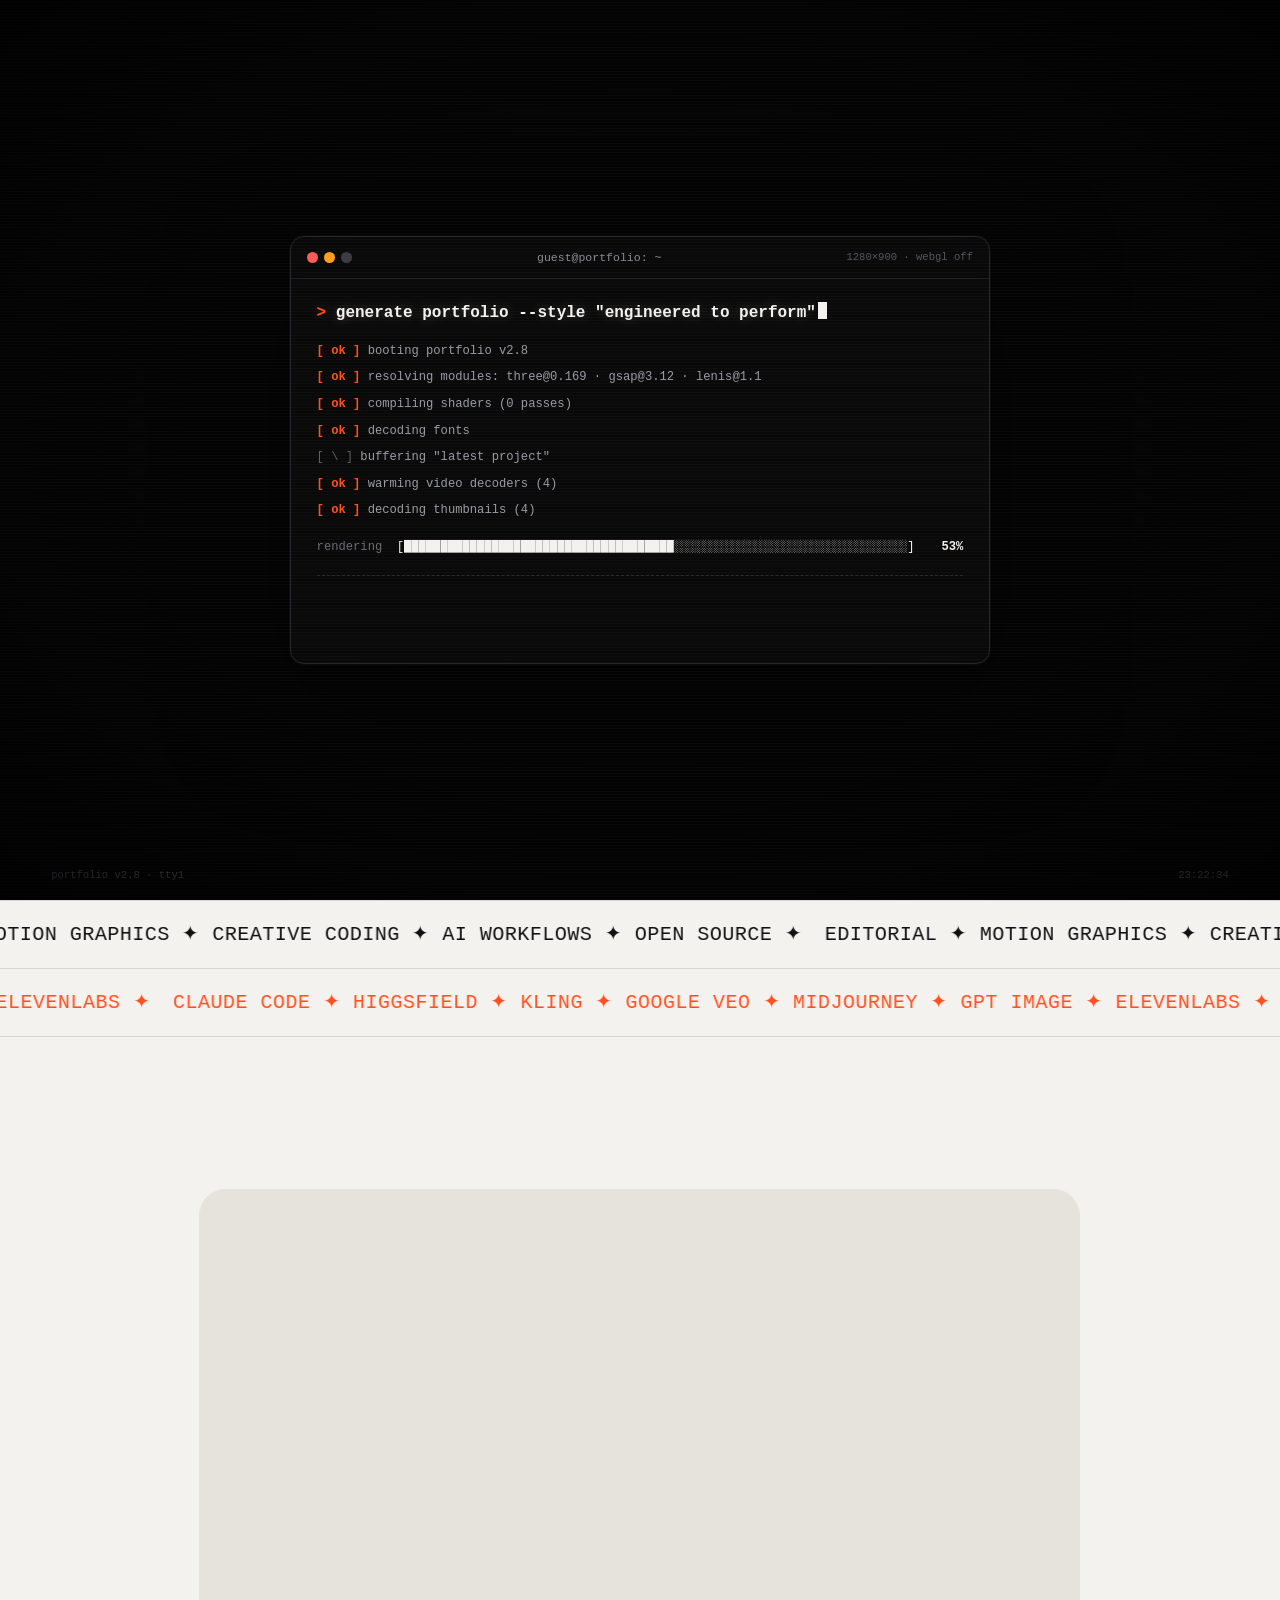
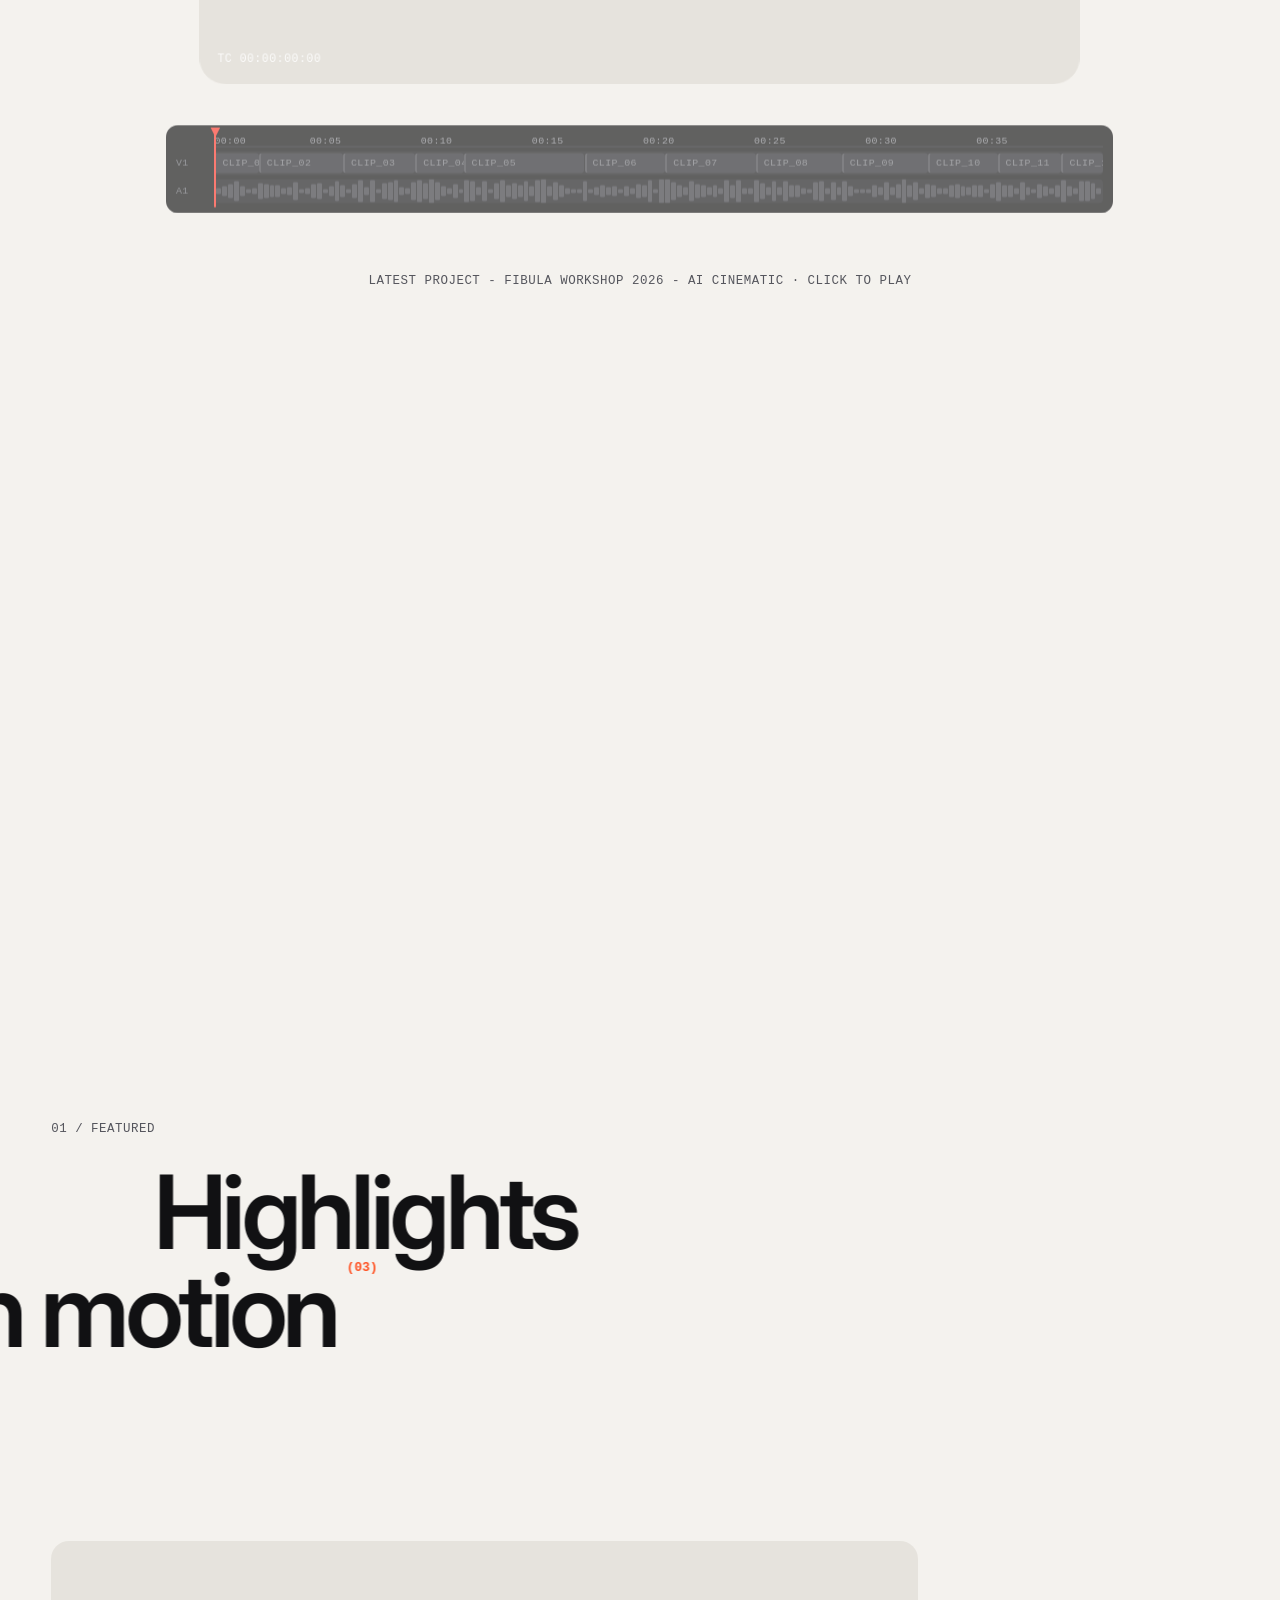
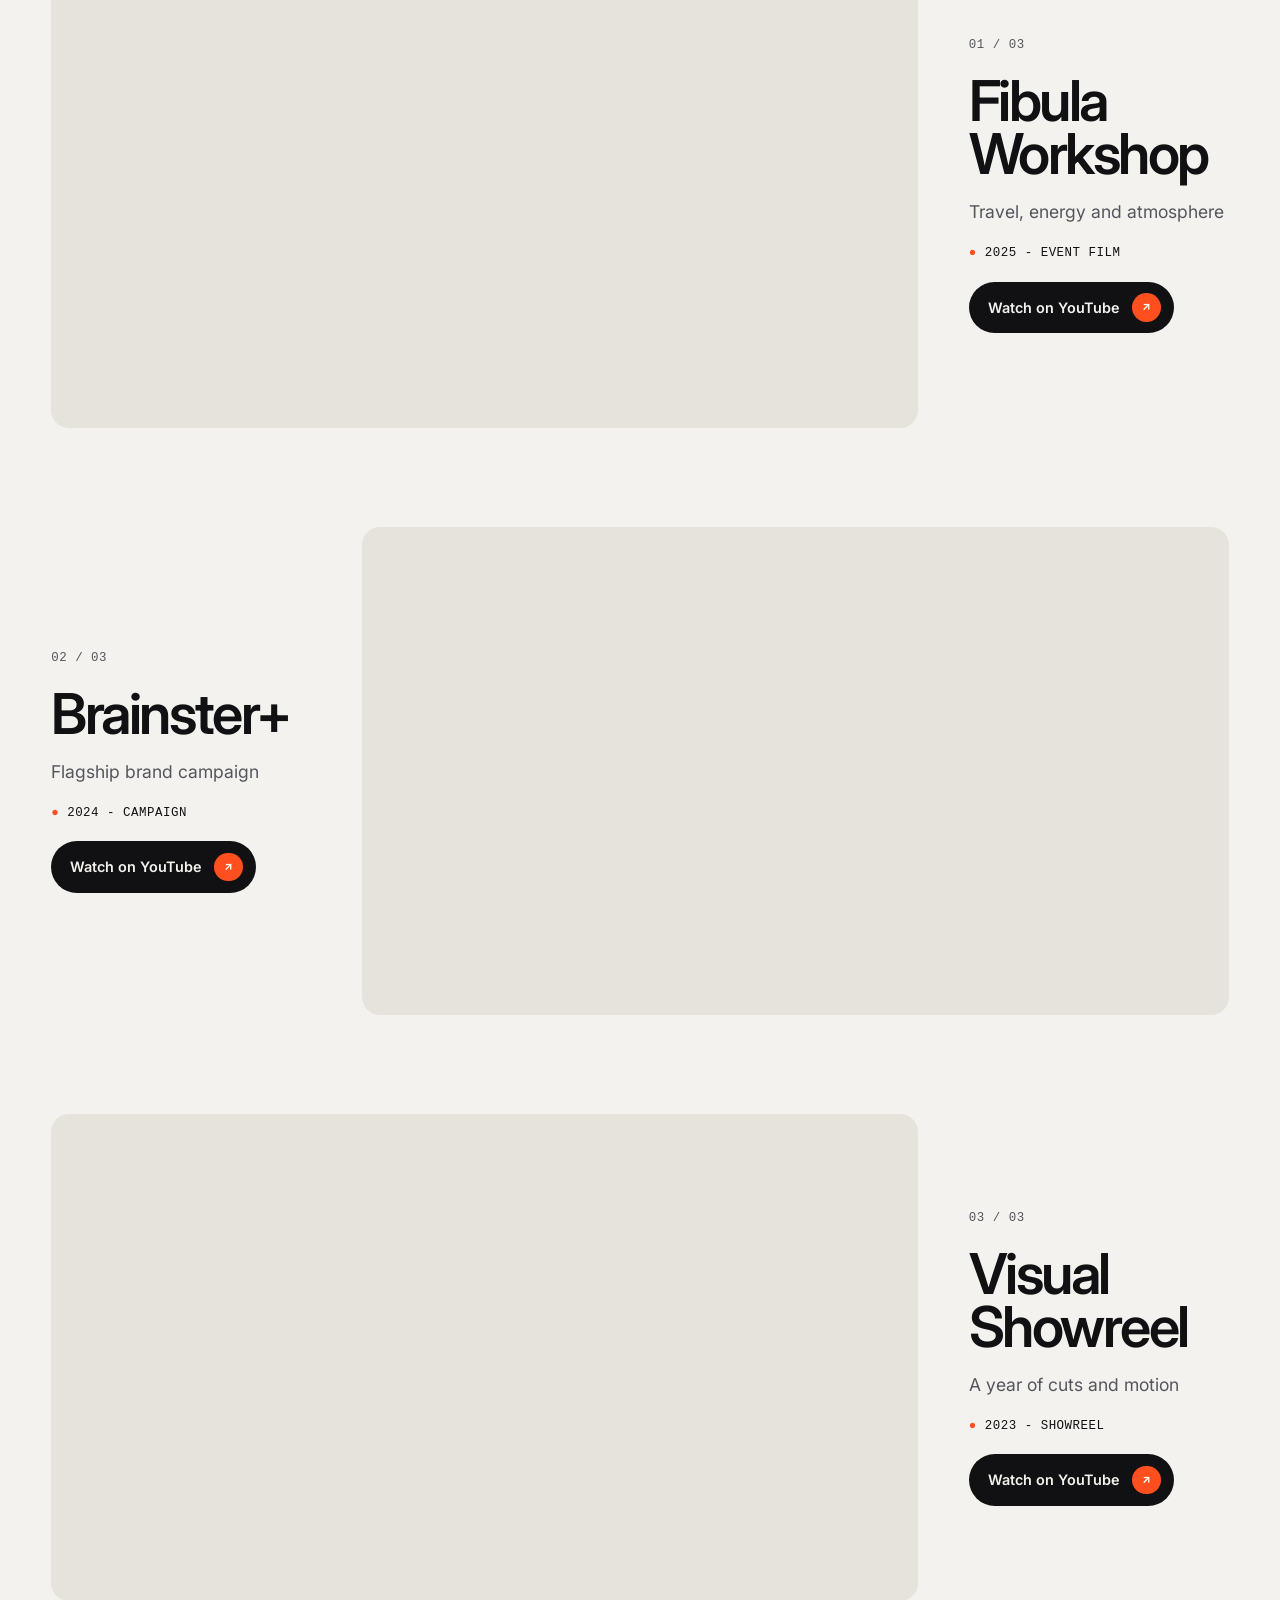
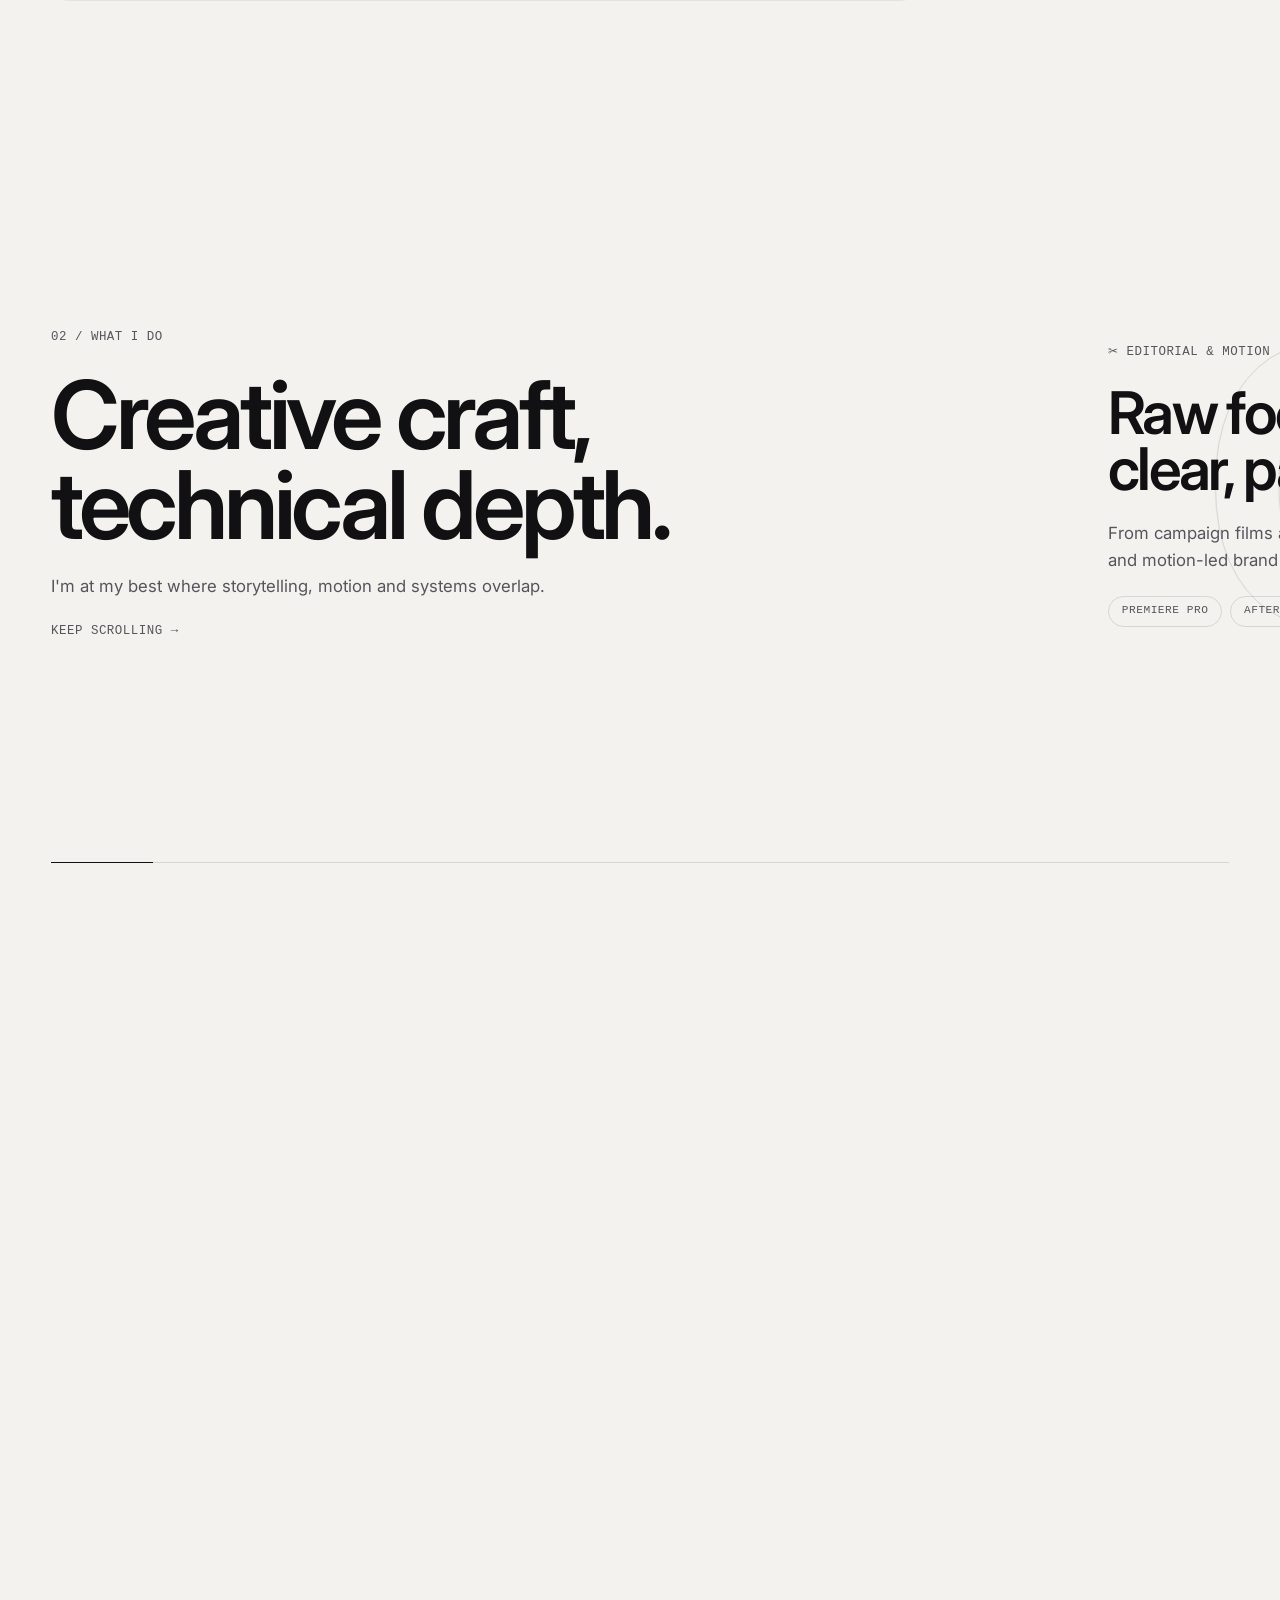
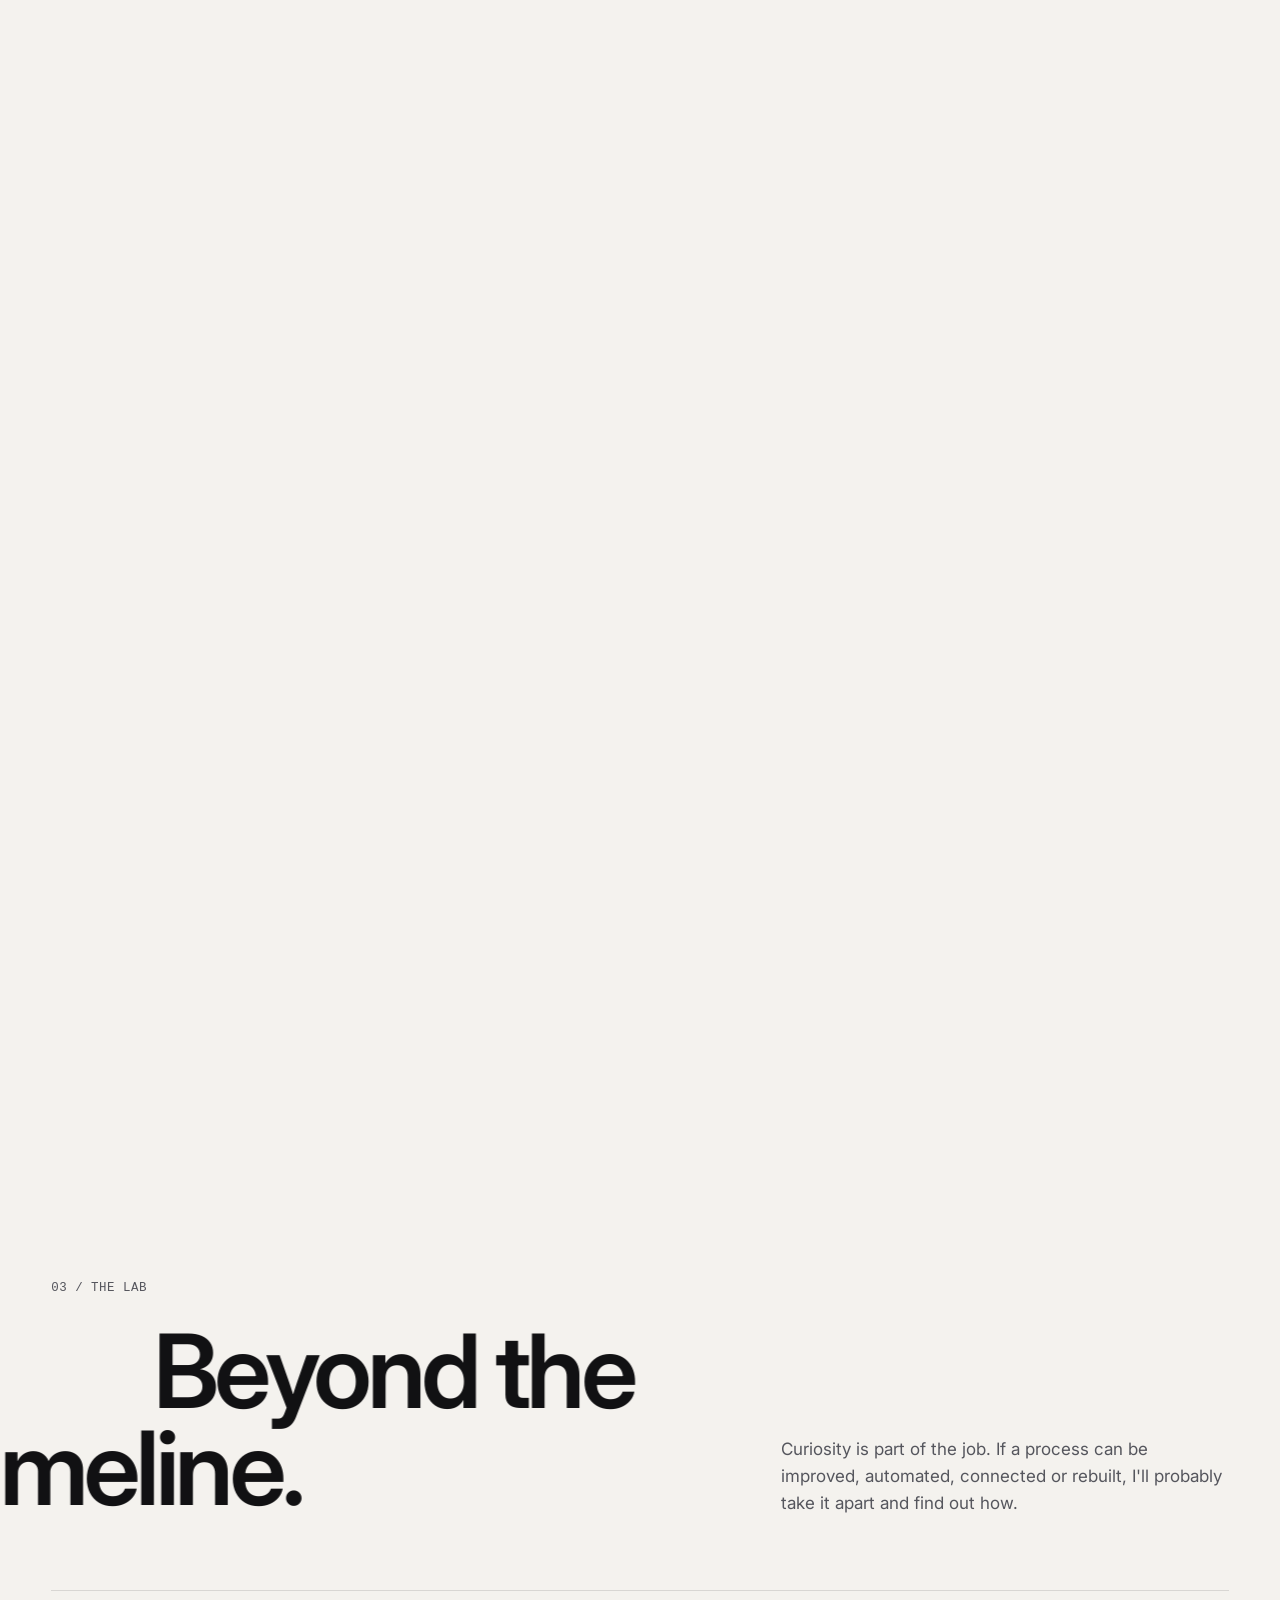
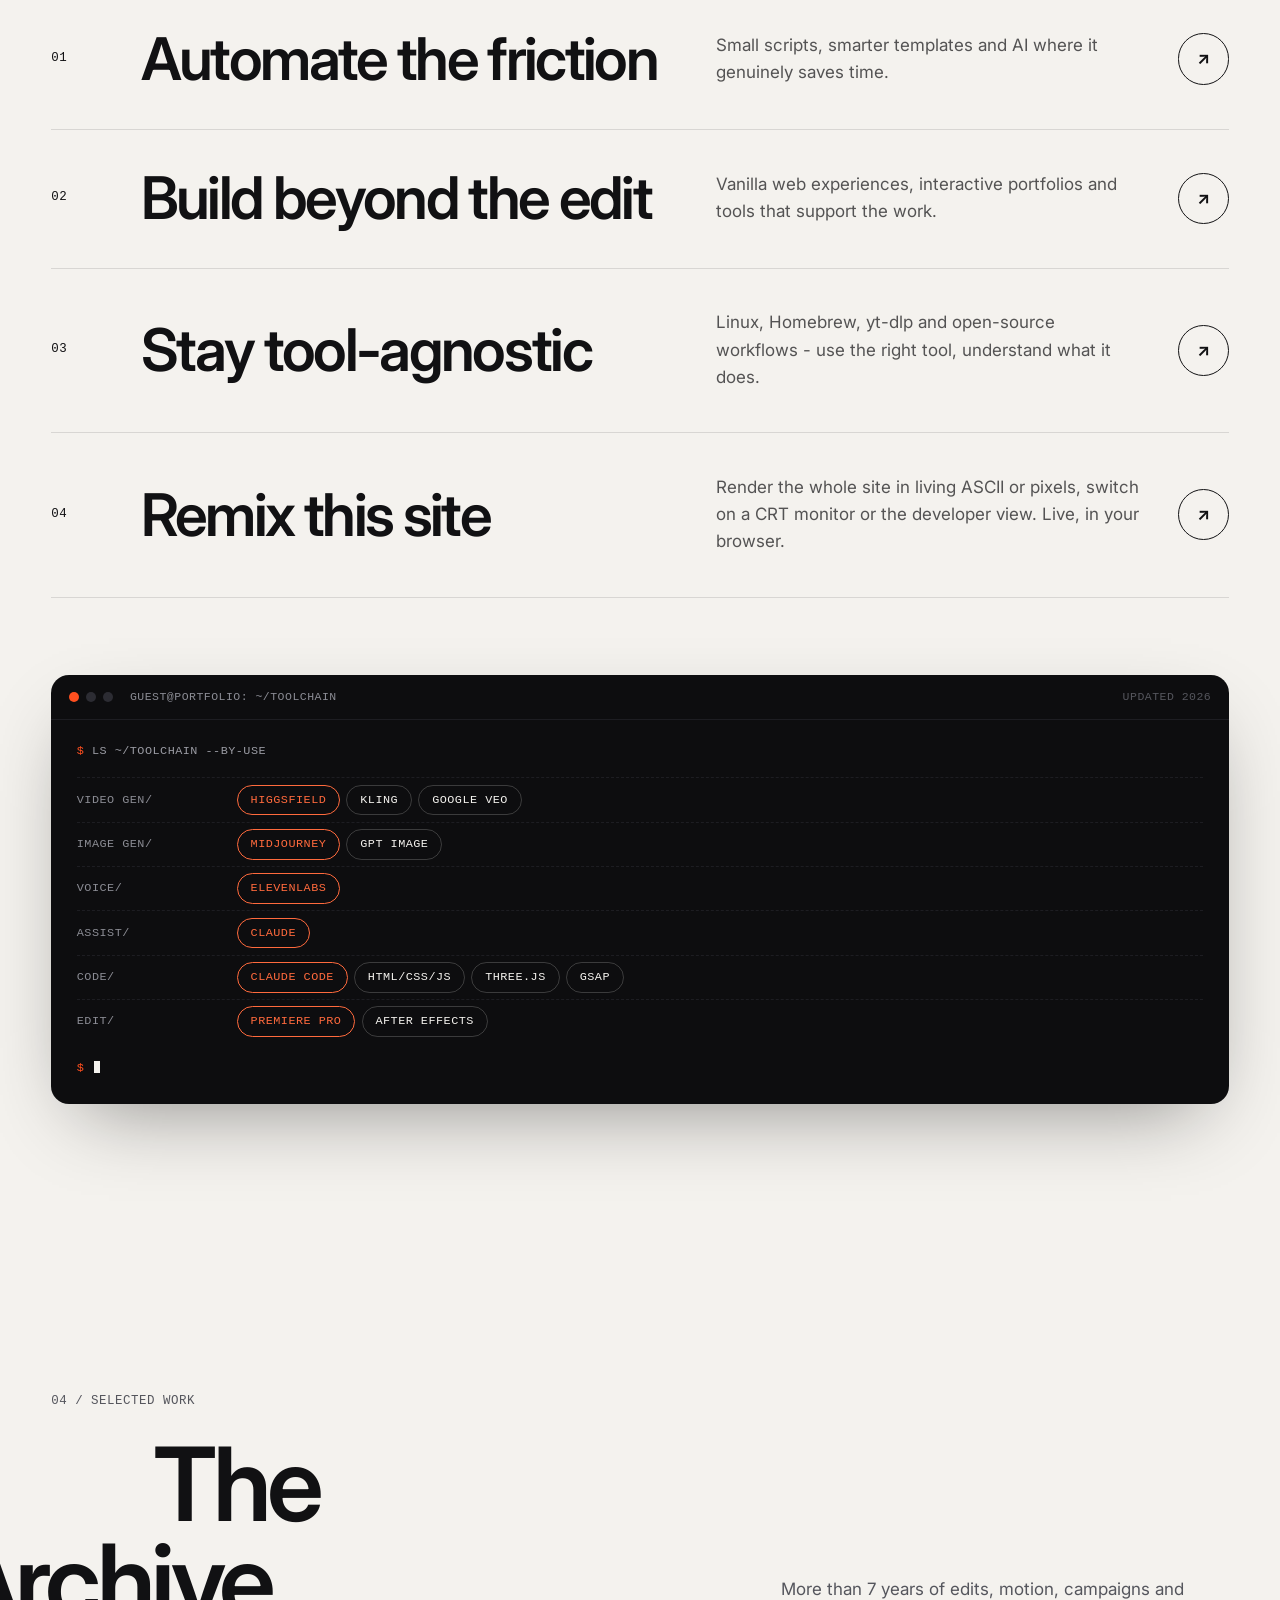
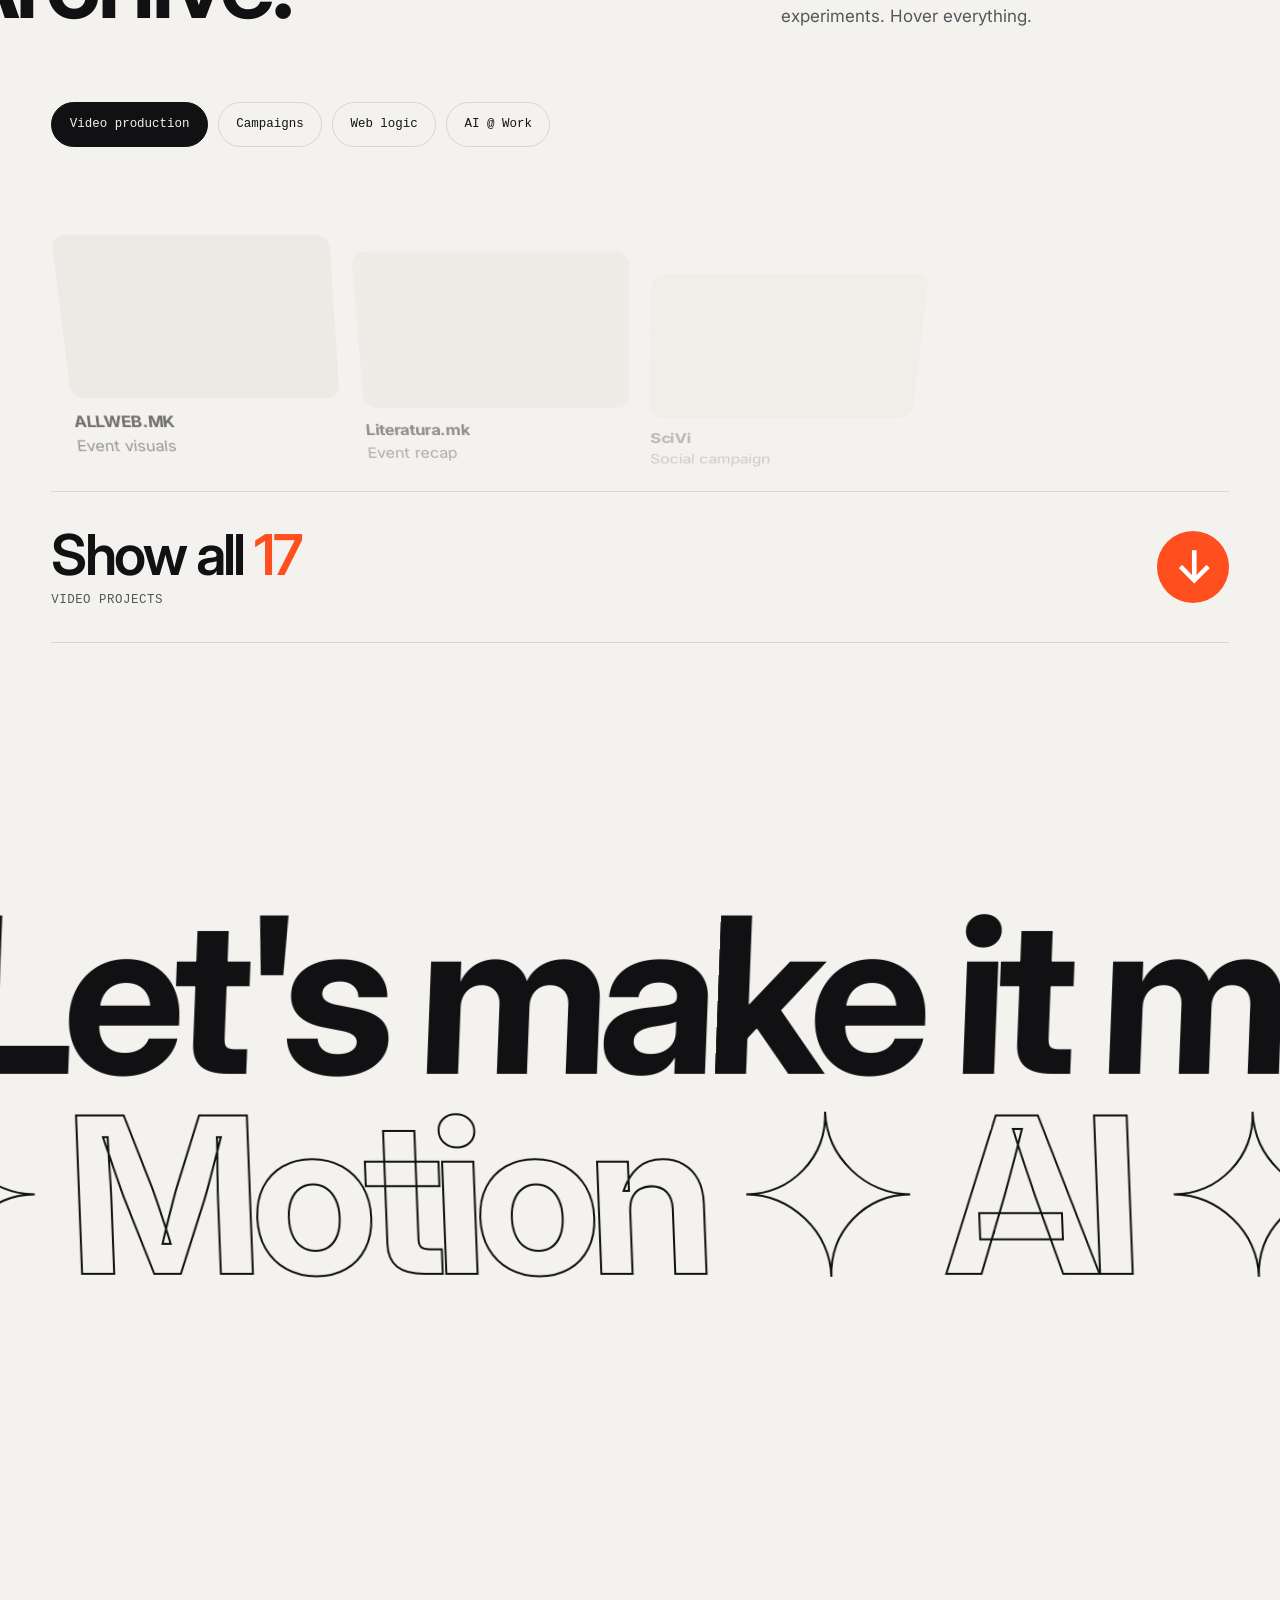
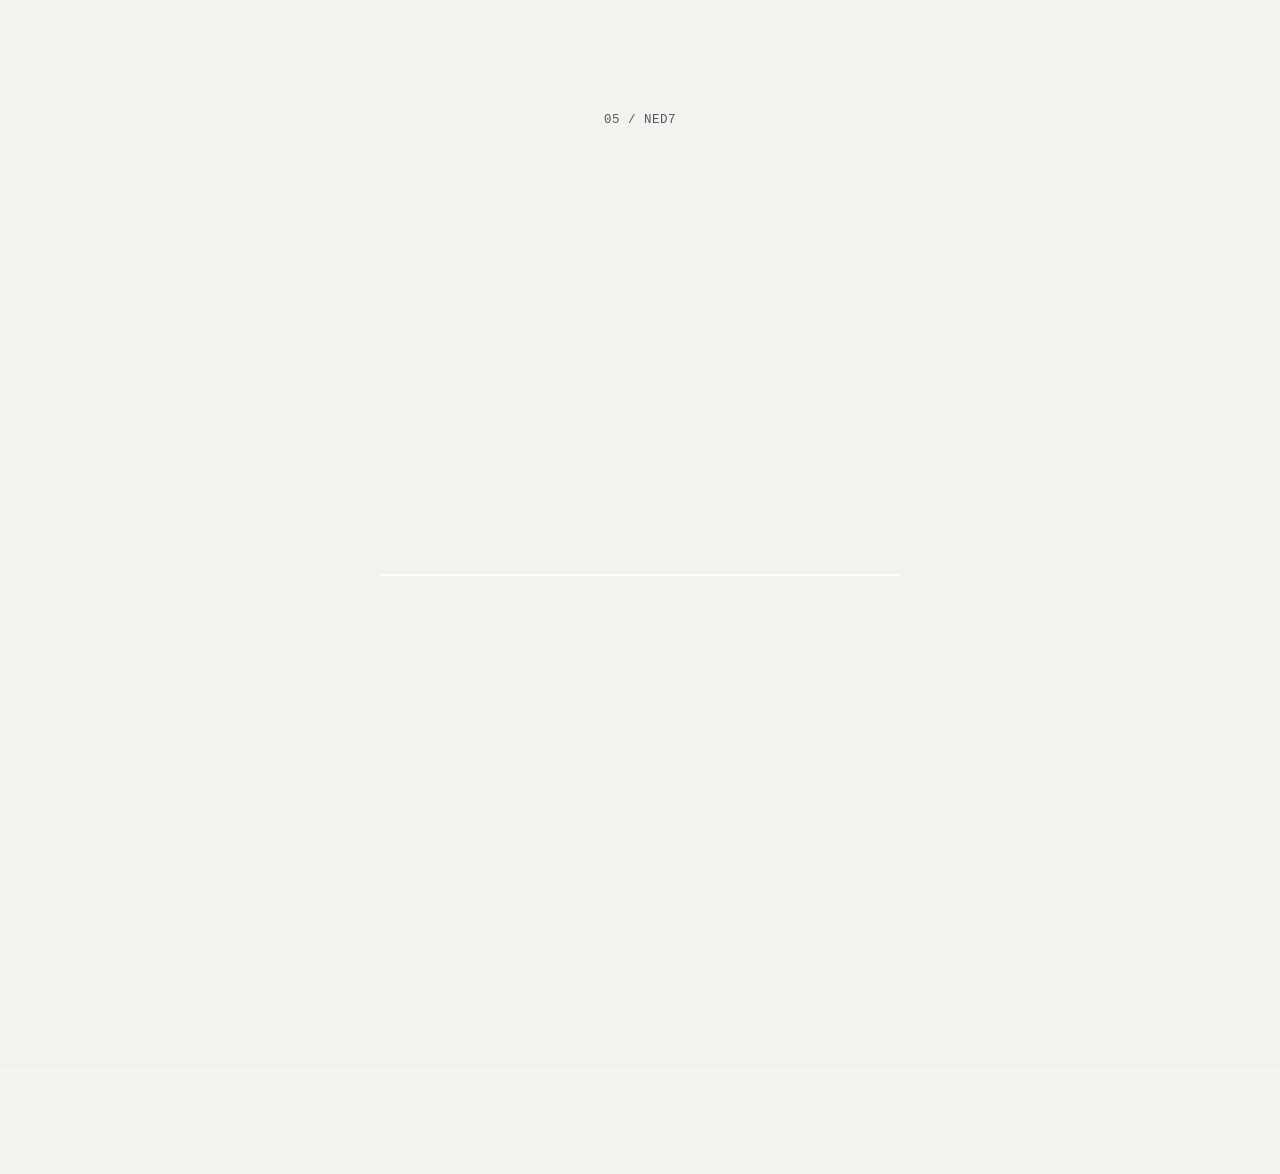
==== commit ec316498: "Add files via upload" ====
--- a/index.html
+++ b/index.html
@@ -4,8 +4,20 @@
   <meta charset="utf-8">
   <meta name="viewport" content="width=device-width, initial-scale=1">
   <title>Dimitar Ristevski - Creative Technologist & Video Editor</title>
-  <meta name="description" content="Video editor, motion designer and creative technologist. Ads. Motion. AI. Engineered to perform.">
+  <meta name="description" content="Video editor, motion designer and creative technologist working with AI tools like Higgsfield, Kling, Midjourney, ElevenLabs and Claude Code. Ads. Motion. AI. Engineered to perform.">
   <meta name="theme-color" content="#f4f2ee">
+  <link rel="canonical" href="https://dristevski.com/">
+  <meta property="og:type" content="website">
+  <meta property="og:site_name" content="Dimitar Ristevski">
+  <meta property="og:url" content="https://dristevski.com/">
+  <meta property="og:title" content="Dimitar Ristevski - Creative Technologist & Video Editor">
+  <meta property="og:description" content="Video editor, motion designer and creative technologist working with AI tools like Higgsfield, Kling, Midjourney, ElevenLabs and Claude Code.">
+  <meta property="og:image" content="https://dristevski.com/assets/img/icon.png">
+  <meta property="og:image:width" content="512">
+  <meta property="og:image:height" content="512">
+  <meta property="og:image:alt" content="DR monogram">
+  <meta name="twitter:card" content="summary">
+  <link rel="apple-touch-icon" href="assets/img/icon.png">
   <link rel="icon" href="data:image/svg+xml,%3Csvg xmlns='http://www.w3.org/2000/svg' viewBox='0 0 64 64'%3E%3Crect width='64' height='64' rx='14' fill='%23ff4f1f'/%3E%3Ctext x='50%25' y='56%25' fill='white' font-family='Arial' font-weight='700' font-size='26' text-anchor='middle' dominant-baseline='middle'%3EDR%3C/text%3E%3C/svg%3E">
   <link rel="preconnect" href="https://fonts.googleapis.com">
   <link rel="preconnect" href="https://fonts.gstatic.com" crossorigin>
@@ -19,7 +31,7 @@
   <link rel="modulepreload" href="js/gl/stage.js">
   <link rel="modulepreload" href="js/gl/media.js">
   <link rel="modulepreload" href="js/gl/lines.js">
-  <link rel="modulepreload" href="js/gl/blob.js">
+  <link rel="modulepreload" href="js/gl/comet.js">
   <link rel="modulepreload" href="js/ui/loader.js">
   <link rel="modulepreload" href="js/ui/reveal.js">
   <link rel="modulepreload" href="js/ui/fx.js">
@@ -27,6 +39,7 @@
   <link rel="modulepreload" href="js/ui/cursor.js">
   <link rel="modulepreload" href="js/ui/archive.js">
   <link rel="modulepreload" href="js/ui/player.js">
+  <link rel="modulepreload" href="js/ui/lightbox.js">
   <link rel="modulepreload" href="js/ui/timeline.js">
   <link rel="modulepreload" href="js/ui/scrub.js">
   <link rel="modulepreload" href="js/ui/config.js">
@@ -101,6 +114,11 @@
       <div class="marquee-track" id="marquee">
         <span>Editorial ✦ Motion graphics ✦ Creative coding ✦ AI workflows ✦ Open source ✦&nbsp;</span>
         <span>Editorial ✦ Motion graphics ✦ Creative coding ✦ AI workflows ✦ Open source ✦&nbsp;</span>
+      </div>
+    </div>
+    <div class="marquee marquee-tools mono" aria-hidden="true">
+      <div class="marquee-track" data-dir="-1">
+        <span>Claude Code ✦ Higgsfield ✦ Kling ✦ Google Veo ✦ Midjourney ✦ GPT Image ✦ ElevenLabs ✦&nbsp;</span>
       </div>
     </div>
 
@@ -177,8 +195,23 @@
         <li class="lab-row" data-cmd="$ ./batch-export.sh --all --notify"><span class="mono">01</span><h3>Automate the friction</h3><p>Small scripts, smarter templates and AI where it genuinely saves time.</p><b class="magnetic">↗</b></li>
         <li class="lab-row" data-cmd="$ touch index.html &amp;&amp; open ."><span class="mono">02</span><h3>Build beyond the edit</h3><p>Vanilla web experiences, interactive portfolios and tools that support the work.</p><b class="magnetic">↗</b></li>
         <li class="lab-row" data-cmd="$ brew install yt-dlp"><span class="mono">03</span><h3>Stay tool-agnostic</h3><p>Linux, Homebrew, yt-dlp and open-source workflows - use the right tool, understand what it does.</p><b class="magnetic">↗</b></li>
-        <li class="lab-row" data-cmd="$ open site.config.js" data-open-config data-cursor="Remix"><span class="mono">04</span><h3>Remix this site</h3><p>Round or sharpen every corner, render the 3D in code or pixels, switch on an amber CRT or the developer view. Live, in your browser.</p><b class="magnetic">↗</b></li>
+        <li class="lab-row" data-cmd="$ open site.config.js" data-open-config data-cursor="Remix"><span class="mono">04</span><h3>Remix this site</h3><p>Render the whole site in living ASCII or pixels, switch on a CRT monitor or the developer view. Live, in your browser.</p><b class="magnetic">↗</b></li>
       </ul>
+      <div class="stack mono" id="stack" data-reveal>
+        <div class="stack-top"><i></i><i></i><i></i><span>guest@portfolio: ~/toolchain</span><span class="stack-date">updated 2026</span></div>
+        <div class="stack-body">
+          <p class="stack-line"><b>$</b> ls ~/toolchain --by-use</p>
+          <dl class="stack-list">
+            <div><dt>video gen/</dt><dd><ul><li>Higgsfield</li><li>Kling</li><li>Google Veo</li></ul></dd></div>
+            <div><dt>image gen/</dt><dd><ul><li>Midjourney</li><li>GPT Image</li></ul></dd></div>
+            <div><dt>voice/</dt><dd><ul><li>ElevenLabs</li></ul></dd></div>
+            <div><dt>assist/</dt><dd><ul><li>Claude</li></ul></dd></div>
+            <div><dt>code/</dt><dd><ul><li>Claude Code</li><li>HTML/CSS/JS</li><li>Three.js</li><li>GSAP</li></ul></dd></div>
+            <div><dt>edit/</dt><dd><ul><li>Premiere Pro</li><li>After Effects</li></ul></dd></div>
+          </dl>
+          <p class="stack-line"><b>$</b> <span id="stack-cmd"></span><i class="stack-caret"></i></p>
+        </div>
+      </div>
     </section>
 
     <section class="archive" id="archive" data-theme="light" data-label="04 / Archive">
@@ -216,7 +249,7 @@
     </section>
   </main>
 
-  <footer class="footer" data-theme="dark">
+  <footer class="footer" data-theme="dark" data-lines="full">
     <div class="footer-name" aria-hidden="true" data-footer-name>DIMITAR RISTEVSKI</div>
     <div class="footer-row mono">
       <span>© <span id="year"></span> Dimitar Ristevski</span>
@@ -224,6 +257,16 @@
       <span>Built from scratch. Still evolving.</span>
     </div>
   </footer>
+
+  <div class="lightbox" id="lightbox" role="dialog" aria-modal="true" aria-label="Image viewer" hidden>
+    <img id="lightbox-img" alt="" draggable="false">
+    <div class="player-bar mono">
+      <span id="lightbox-count"></span>
+      <span class="player-actions"><button id="lightbox-close" type="button" data-cursor="Close">Close ✕</button></span>
+    </div>
+    <button class="lightbox-nav" id="lightbox-prev" type="button" aria-label="Previous image" data-cursor="Prev">←</button>
+    <button class="lightbox-nav" id="lightbox-next" type="button" aria-label="Next image" data-cursor="Next">→</button>
+  </div>
 
   <div class="player" id="player" role="dialog" aria-modal="true" aria-label="Video player" hidden>
     <video id="player-video" playsinline controls></video>
--- a/css/style.css
+++ b/css/style.css
@@ -147,6 +147,8 @@
 .marquee { border-block: 1px solid var(--line); overflow: hidden; padding: 1.1rem 0; }
 .marquee-track { display: flex; width: max-content; will-change: transform; }
 .marquee-track span { font-size: clamp(.9rem, 1.6vw, 1.25rem); white-space: nowrap; padding-right: .5em; }
+.marquee + .marquee { border-top: 0; }
+.marquee-tools { color: var(--accent); }
 
 .reel { height: 175vh; position: relative; padding: 0; }
 .reel-pin { position: sticky; top: 0; height: 100vh; height: 100svh; display: grid; place-items: center; overflow: hidden; }
@@ -250,6 +252,24 @@
 .lab-row:hover h3 { translate: 1.2rem 0; }
 .lab-row p { grid-area: text; color: inherit; opacity: .7; }
 .lab-row b { grid-area: arrow; justify-self: end; display: grid; place-items: center; width: 3.2rem; height: 3.2rem; border-radius: 50%; border: 1px solid currentColor; }
+.stack { margin-top: clamp(3rem, 6vw, 5rem); background: #0d0d0f; color: #f4f2ee; border-radius: var(--radius); overflow: hidden; box-shadow: 0 30px 80px -30px rgba(0, 0, 0, .45); font-size: clamp(.74rem, .9vw, .86rem); }
+.stack-top { display: flex; align-items: center; gap: .45rem; padding: .8rem 1.1rem; border-bottom: 1px solid #1d1d22; color: #8b8c94; font-size: .72rem; }
+.stack-top i { width: 10px; height: 10px; border-radius: 50%; background: #2c2c33; }
+.stack-top i:first-child { background: #ff4f1f; }
+.stack-top span { margin-left: .6rem; }
+.stack-top .stack-date { margin-left: auto; color: #55565d; }
+.stack-body { padding: 1.4rem 1.6rem 1.6rem; }
+.stack-line { margin: 0; min-height: 1.4em; color: #9a9ba3; }
+.stack-line b { color: #ff4f1f; font-weight: 400; }
+.stack-list { margin: 1rem 0; }
+.stack-list > div { display: grid; grid-template-columns: 9rem 1fr; align-items: center; gap: 1rem; padding: .4rem 0; border-top: 1px dashed #1d1d22; }
+.stack-list dt { color: #8b8c94; }
+.stack-list dd { margin: 0; }
+.stack-list ul { list-style: none; margin: 0; padding: 0; display: flex; flex-wrap: wrap; gap: .4rem; }
+.stack-list li { border: 1px solid rgba(244, 242, 238, .2); border-radius: 99px; padding: .3rem .8rem; transition: color .3s, border-color .3s, background-color .3s; }
+.stack-list li:first-child { color: #ff6a3d; border-color: #ff6a3d; }
+.stack-list li:hover { background: #ff4f1f; border-color: #ff4f1f; color: #0d0d0f; }
+.stack-caret { display: inline-block; width: .55em; height: 1.05em; margin-left: .15em; vertical-align: -.16em; background: #f4f2ee; animation: blink 1s steps(2) infinite; }
 
 .tabs { display: flex; flex-wrap: wrap; gap: .6rem; margin-bottom: 2.4rem; }
 .tabs button { border: 1px solid var(--line); border-radius: 99px; padding: .7rem 1.1rem; transition: background-color .3s, color .3s; }
@@ -280,13 +300,13 @@
 .contact { min-height: 120vh; display: grid; place-content: center; justify-items: center; gap: 3rem; text-align: center; position: relative; padding-block: 20vh; }
 .contact > .mono { color: var(--muted); }
 .blob-anchor { position: absolute; left: 50%; top: 50%; width: min(80vw, 82vh); aspect-ratio: 1; transform: translate(-50%, -50%); pointer-events: none; }
-.contact-title { font-size: clamp(2.4rem, 7.4vw, 8rem); color: #fff; mix-blend-mode: difference; position: relative; }
-.contact-mail { position: relative; font-size: clamp(1.3rem, 3.6vw, 3rem); font-weight: 600; letter-spacing: -.03em; border-bottom: 2px solid #fff; padding-bottom: .2rem; color: #fff; mix-blend-mode: difference; }
+.contact-title { font-size: clamp(2.4rem, 7.4vw, 8rem); color: #f4f2ee; position: relative; }
+.contact-mail { position: relative; font-size: clamp(1.3rem, 3.6vw, 3rem); font-weight: 600; letter-spacing: -.03em; border-bottom: 2px solid #fff; padding-bottom: .2rem; color: #f4f2ee; }
 
 .footer { overflow: hidden; }
-.footer-name { overflow: hidden; color: #fff; mix-blend-mode: difference; font-size: 10vw; font-weight: 800; letter-spacing: -.065em; line-height: .78; white-space: nowrap; padding: 6vh var(--pad) 3vh; margin-left: -.04em; }
+.footer-name { overflow: hidden; color: #f4f2ee; font-size: 10vw; font-weight: 800; letter-spacing: -.065em; line-height: .78; white-space: nowrap; padding: 6vh var(--pad) 3vh; margin-left: -.04em; }
 .footer-name .ch { transform-origin: 50% 100%; }
-.footer-row { display: flex; flex-wrap: wrap; justify-content: space-between; gap: 1rem; padding: 2rem var(--pad) 3.2rem; border-top: 1px solid rgba(255, 255, 255, .5); color: #fff; mix-blend-mode: difference; }
+.footer-row { display: flex; flex-wrap: wrap; justify-content: space-between; gap: 1rem; padding: 2rem var(--pad) 3.2rem; border-top: 1px solid rgba(255, 255, 255, .5); color: #f4f2ee; }
 .footer-links { display: flex; gap: 1.6rem; }
 .footer-links a:hover { color: var(--accent); }
 
@@ -297,6 +317,14 @@
 .player-actions { display: flex; gap: 1.6rem; align-items: center; }
 .player-actions button { border: 1px solid rgba(255, 255, 255, .4); border-radius: 99px; padding: .55rem 1rem; }
 .player-actions button:hover, .player-actions a:hover { color: #ff6a3d; }
+.lightbox { position: fixed; inset: 0; z-index: 200; background: #0d0d0f; display: grid; place-items: center; touch-action: pan-y; }
+.lightbox[hidden] { display: none; }
+.lightbox img { max-width: min(88vw, 1100px); max-height: 82vh; object-fit: contain; border-radius: 12px; user-select: none; }
+.lightbox-nav { position: absolute; top: 50%; translate: 0 -50%; width: 3.4rem; height: 3.4rem; border-radius: 50%; border: 1px solid rgba(255, 255, 255, .4); color: #fff; font-size: 1.2rem; display: grid; place-items: center; transition: color .3s, border-color .3s; }
+.lightbox-nav:hover { color: #ff6a3d; border-color: #ff6a3d; }
+#lightbox-prev { left: var(--pad); }
+#lightbox-next { right: var(--pad); }
+.tile[data-kind="ai"] { cursor: pointer; }
 
 @media (max-width: 760px) {
   .nav-links { display: none; }
@@ -315,6 +343,11 @@
   .tile h4 { font-size: .95rem; }
   .tile p { font-size: .85rem; }
   .lab-cmd { display: none; }
+  .stack-body { padding: 1.1rem 1rem 1.2rem; }
+  .stack-list > div { grid-template-columns: 1fr; gap: .5rem; padding: .7rem 0; }
+  .stack-top .stack-date { display: none; }
+  .lightbox-nav { top: auto; bottom: 28px; translate: none; }
+  .lightbox img { max-height: 74vh; }
   .timeline { --tl-label: 1.8rem; }
   .tl-clip em { display: none; }
   .reel { height: 150vh; }
@@ -432,4 +465,11 @@
 html.fx-ascii :is(.contact-title .w, .footer-name .ch) { color: rgba(255, 255, 255, .16); background-image: var(--ascii-light); }
 html.fx-ascii .lab-row:hover h3 { color: color-mix(in srgb, var(--bg) 16%, transparent); background-image: var(--ascii-fill-inv); }
 
+html.fx-ascii :is(.stack-body, .stack-list li) { position: relative; isolation: isolate; }
+html.fx-ascii :is(.stack-body, .stack-list li)::before { content: ""; position: absolute; inset: 0; z-index: -1; pointer-events: none; border-radius: inherit; background: var(--ascii-light) 0 var(--ascii-y, 0px) / 210px 210px; opacity: .07; }
+html.fx-ascii .stack-list li::before { background-image: var(--ascii-accent); opacity: .35; }
+
 html.fx-pixel :is(.marquee, .timeline) { filter: url(#px8); }
+html.fx-pixel .stack { font-family: "Pixelify Sans", var(--mono); font-size: clamp(.86rem, 1vw, .98rem); border-radius: 0; box-shadow: 10px 10px 0 rgba(0, 0, 0, .35); }
+html.fx-pixel :is(.stack-list li, .stack-top i) { border-radius: 0; }
+html.fx-pixel .stack-caret { animation-timing-function: steps(1); }
